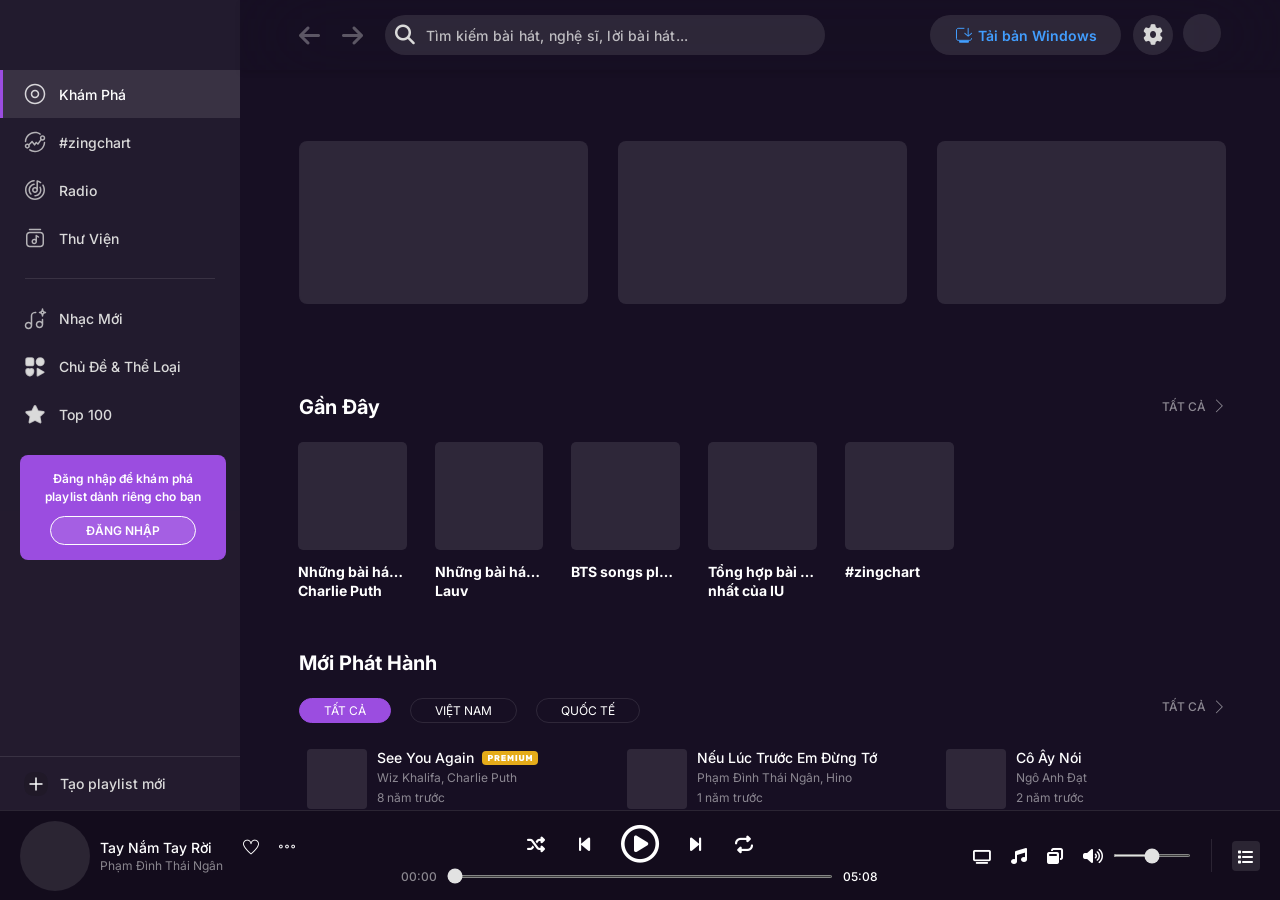
==== MP3Clone.html @ bf53cf37 "new commit" ====
<!DOCTYPE html>
<html lang="en">

<head>
    <meta charset="UTF-8">
    <meta http-equiv="X-UA-Compatible" content="IE=edge">
    <meta name="viewport" content="width=device-width, initial-scale=1.0">
    <meta name="Author" content="MP3 Clone">
    <link rel="icon" type="image/png" href="https://static-zmp3.zmdcdn.me/skins/zmp3-v5.2/images/icon_zing_mp3_60.png">
    <link rel="preconnect" href="https://fonts.googleapis.com">
    <link rel="preconnect" href="https://fonts.gstatic.com" crossorigin>
    <link href="https://fonts.googleapis.com/css2?family=Inter:wght@400;500;600;700&display=swap" rel="stylesheet">
    <link rel="stylesheet" href="./fonts/themify-icons-font/themify-icons/themify-icons.css">
    <link rel="stylesheet" href="./fontawesome-free-6.2.1-web/css/all.min.css">
    <link rel="stylesheet" href="./file_css/main.css">
    <link rel="stylesheet" href="./file_css/base.css">
    <link rel="stylesheet" href="./file_css/responsive.css">
    <title>MP3 Clone</title>
    <script src="https://cdnjs.cloudflare.com/ajax/libs/howler/2.2.3/howler.min.js"></script>
</head>

<body>
    <div class="main">
        <div class="main-layout zing-layout has-player">
            <!-- Music Sidebar -->
            <aside id="left-sidebar">
                <div class="sidebar-wrapper">
                    <nav class="navbar">
                        <div class="navbar-branch">
                            <div class="navbar-item">
                                <button class="btn-button" tabindex="0">
                                    <div class="logo"></div>
                                </button>
                            </div>
                        </div>
                    </nav>
                    <nav class="navbar navbar-main">
                        <ul class="navbar-menu">
                            <li class="navbar-items navbar-items-active">
                                <a href="#" title="Khám phá">
                                    <svg width="24" height="24" viewBox="0 0 24 24" fill="currentColor">
                                        <path fill-rule="evenodd" clip-rule="evenodd"
                                            d="M3.25 12C3.25 7.16751 7.16751 3.25 12 3.25C16.8325 3.25 20.75 7.16751 20.75 12C20.75 16.8325 16.8325 20.75 12 20.75C7.16751 20.75 3.25 16.8325 3.25 12ZM12 1.75C6.33908 1.75 1.75 6.33908 1.75 12C1.75 17.6609 6.33908 22.25 12 22.25C17.6609 22.25 22.25 17.6609 22.25 12C22.25 6.33908 17.6609 1.75 12 1.75ZM9.25 12C9.25 10.4812 10.4812 9.25 12 9.25C13.5188 9.25 14.75 10.4812 14.75 12C14.75 13.5188 13.5188 14.75 12 14.75C10.4812 14.75 9.25 13.5188 9.25 12ZM12 7.75C9.65279 7.75 7.75 9.65279 7.75 12C7.75 14.3472 9.65279 16.25 12 16.25C14.3472 16.25 16.25 14.3472 16.25 12C16.25 9.65279 14.3472 7.75 12 7.75Z"
                                            fill-opacity="0.8">
                                        </path>
                                    </svg>
                                    <span>Khám Phá</span>
                                </a>
                            </li>
                            <li class="navbar-items">
                                <a href="#" title="#zingchart">
                                    <svg width="24" height="24" viewBox="0 0 24 24" fill="currentColor">
                                        <path fill-rule="evenodd" clip-rule="evenodd"
                                            d="M1.76078 11.5281C2.0086 6.08576 6.49865 1.75 12.0018 1.75C14.0559 1.75 15.971 2.35489 17.5759 3.39648C17.9234 3.62198 18.0222 4.08645 17.7967 4.4339C17.5712 4.78136 17.1068 4.88023 16.7593 4.65473C15.3901 3.76614 13.7574 3.25 12.0018 3.25C7.30422 3.25 3.47074 6.95138 3.25923 11.5963C3.24039 12.0101 2.88968 12.3303 2.47589 12.3114C2.06211 12.2926 1.74194 11.9419 1.76078 11.5281ZM21.5275 11.6871C21.9413 11.7057 22.2617 12.0563 22.243 12.4701C21.998 17.9149 17.5067 22.2536 12.0018 22.2536C9.89696 22.2536 7.93821 21.6184 6.30952 20.5292C5.9652 20.299 5.87274 19.8332 6.103 19.4889C6.33327 19.1446 6.79905 19.0521 7.14337 19.2824C8.53298 20.2117 10.203 20.7536 12.0018 20.7536C16.7009 20.7536 20.5354 17.0497 20.7445 12.4026C20.7632 11.9888 21.1137 11.6685 21.5275 11.6871ZM20.7535 8.05986C20.7535 7.40256 20.2207 6.86972 19.5634 6.86972C18.9061 6.86972 18.3732 7.40256 18.3732 8.05986C18.3732 8.71715 18.9061 9.25 19.5634 9.25C20.2207 9.25 20.7535 8.71715 20.7535 8.05986ZM19.5634 5.36972C21.0491 5.36972 22.2535 6.57413 22.2535 8.05986C22.2535 9.54558 21.0491 10.75 19.5634 10.75C19.1208 10.75 18.7031 10.6431 18.3349 10.4537L15.5083 14.5112C15.3814 14.6933 15.1803 14.8099 14.9592 14.8295C14.738 14.8491 14.5196 14.7698 14.3626 14.6128L13.3637 13.6139L12.2257 15.3202C12.0906 15.5227 11.8658 15.6471 11.6225 15.6538C11.3793 15.6605 11.1478 15.5488 11.0018 15.3542L9.05228 12.7558L6.78385 15.0242C6.75187 15.0562 6.71772 15.0847 6.68188 15.1097C6.80299 15.4073 6.86972 15.7328 6.86972 16.074C6.86972 17.4877 5.72363 18.6338 4.30986 18.6338C2.89609 18.6338 1.75 17.4877 1.75 16.074C1.75 14.6602 2.89609 13.5141 4.30986 13.5141C4.83856 13.5141 5.32983 13.6744 5.73772 13.949L8.60299 11.0837C8.75671 10.93 8.96957 10.8506 9.18642 10.8659C9.40327 10.8813 9.60278 10.9901 9.73324 11.164L11.5657 13.6064L12.6234 12.0207C12.748 11.8338 12.9499 11.7126 13.1735 11.6905C13.3971 11.6684 13.6188 11.7477 13.7776 11.9065L14.7897 12.9186L17.2351 9.40829C17.005 9.01185 16.8732 8.55124 16.8732 8.05986C16.8732 6.57413 18.0777 5.36972 19.5634 5.36972ZM4.30986 15.0141C4.8952 15.0141 5.36972 15.4886 5.36972 16.074C5.36972 16.6593 4.8952 17.1338 4.30986 17.1338C3.72452 17.1338 3.25 16.6593 3.25 16.074C3.25 15.4886 3.72452 15.0141 4.30986 15.0141Z"
                                            fill-opacity="0.8">
                                        </path>
                                    </svg>
                                    <span>#zingchart</span>
                                    <button class="nav-btn shuffle-play-btn button">
                                        <i class="icon ic-20-play-outline">
                                            <i class="fa-regular fa-circle-play"></i>
                                        </i>
                                    </button>
                                </a>
                            </li>
                            <li class="navbar-items">
                                <a href="#" title="Radio">
                                    <svg width="24" height="24" viewBox="0 0 24 24" fill="currentColor">
                                        <path fill-rule="evenodd" clip-rule="evenodd"
                                            d="M11.8722 2.67978C11.911 3.09217 11.6082 3.45794 11.1958 3.49675C6.88011 3.90291 3.5 7.54519 3.5 11.98C3.5 16.6875 7.30771 20.501 12.0014 20.501C16.6952 20.501 20.5029 16.6875 20.5029 11.98C20.5029 10.3767 20.0618 8.87895 19.2951 7.59953C19.0822 7.24422 19.1976 6.78359 19.5529 6.57068C19.9082 6.35777 20.3688 6.4732 20.5818 6.82851C21.4842 8.33451 22.0029 10.0978 22.0029 11.98C22.0029 17.513 17.5266 22.001 12.0014 22.001C6.4763 22.001 2 17.513 2 11.98C2 6.76649 5.9737 2.48158 11.0553 2.00335C11.4676 1.96454 11.8334 2.26739 11.8722 2.67978ZM11.8656 6.19339C11.9286 6.60278 11.6479 6.98576 11.2385 7.0488C8.85318 7.4161 7.02419 9.48361 7.02419 11.9799C7.02419 13.3678 7.58856 14.622 8.50124 15.527C8.79536 15.8186 8.79736 16.2935 8.50571 16.5876C8.21405 16.8818 7.73918 16.8838 7.44506 16.5921C6.25964 15.4166 5.52419 13.7835 5.52419 11.9799C5.52419 8.73441 7.90208 6.04487 11.0102 5.56627C11.4196 5.50323 11.8026 5.784 11.8656 6.19339ZM16.7493 8.68305C17.1175 8.49328 17.5698 8.63791 17.7595 9.00609C18.2192 9.89782 18.4783 10.9096 18.4783 11.9799C18.4783 15.5622 15.58 18.469 12.0013 18.469C11.5871 18.469 11.2513 18.1333 11.2513 17.719C11.2513 17.3048 11.5871 16.969 12.0013 16.969C14.7485 16.969 16.9783 14.7368 16.9783 11.9799C16.9783 11.1542 16.7788 10.3774 16.4262 9.69332C16.2365 9.32514 16.3811 8.87282 16.7493 8.68305ZM14.3787 2.2439C13.9763 2.14558 13.5704 2.39207 13.4721 2.79444C13.4513 2.87927 13.4459 2.96425 13.4541 3.04647V9.4046C13.0253 9.16142 12.5297 9.02255 12.0013 9.02255C10.3691 9.02255 9.04861 10.3481 9.04861 11.9799C9.04861 13.6117 10.3691 14.9373 12.0013 14.9373C13.6336 14.9373 14.9541 13.6117 14.9541 11.9799C14.9541 11.9479 14.9535 11.916 14.9525 11.8842C14.9536 11.8681 14.9541 11.8519 14.9541 11.8355V3.98669C15.7486 4.28167 16.4875 4.69246 17.1504 5.19895C17.4795 5.45044 17.9502 5.3875 18.2017 5.05837C18.4532 4.72924 18.3902 4.25855 18.0611 4.00706C16.9849 3.18473 15.7363 2.57565 14.3787 2.2439ZM12.0013 10.5225C11.2005 10.5225 10.5486 11.1735 10.5486 11.9799C10.5486 12.7863 11.2005 13.4373 12.0013 13.4373C12.8022 13.4373 13.4541 12.7863 13.4541 11.9799C13.4541 11.1735 12.8022 10.5225 12.0013 10.5225Z"
                                            fill-opacity="0.8">
                                        </path>
                                    </svg>
                                    <span>Radio</span>
                                    <figure class="image tag is-48x48">
                                        <img style="height: auto; width: 100%;"
                                            src="https://zjs.zmdcdn.me/zmp3-desktop/dev/147506/static/media/live-tag.e25dd240.svg"
                                            alt="">
                                    </figure>
                                    <button class="nav-btn shuffle-play-btn button">
                                        <i class="icon ic-20-play-outline">
                                            <i class="fa-regular fa-circle-play"></i>
                                        </i>
                                    </button>
                                </a>
                            </li>
                            <li class="navbar-items sidebar-lib">
                                <a href="#" title="Thư viện">
                                    <svg width="24" height="24" viewBox="0 0 24 24" fill="currentColor">
                                        <path fill-rule="evenodd" clip-rule="evenodd"
                                            d="M6.5 2.75C6.08579 2.75 5.75 3.08579 5.75 3.5C5.75 3.91421 6.08579 4.25 6.5 4.25H17.5C17.9142 4.25 18.25 3.91421 18.25 3.5C18.25 3.08579 17.9142 2.75 17.5 2.75H6.5ZM3 9.5C3 7.42893 4.67893 5.75 6.75 5.75H17.25C19.3211 5.75 21 7.42893 21 9.5V17.5C21 19.5711 19.3211 21.25 17.25 21.25H6.75C4.67893 21.25 3 19.5711 3 17.5V9.5ZM6.75 7.25C5.50736 7.25 4.5 8.25736 4.5 9.5V17.5C4.5 18.7426 5.50736 19.75 6.75 19.75H17.25C18.4926 19.75 19.5 18.7426 19.5 17.5V9.5C19.5 8.25736 18.4926 7.25 17.25 7.25H6.75ZM13.666 8.87596C13.4359 8.72253 13.14 8.70823 12.8961 8.83874C12.6522 8.96926 12.5 9.2234 12.5 9.5V13.0499C12.125 12.8581 11.7001 12.75 11.25 12.75C9.73122 12.75 8.5 13.9812 8.5 15.5C8.5 17.0188 9.73122 18.25 11.25 18.25C12.6911 18.25 13.8733 17.1415 13.9905 15.7307C13.9967 15.6916 14 15.6515 14 15.6107V15.5V10.9014L15.084 11.624C15.4286 11.8538 15.8943 11.7607 16.124 11.416C16.3538 11.0714 16.2607 10.6057 15.916 10.376L13.666 8.87596ZM12.5 15.5C12.5 14.8096 11.9404 14.25 11.25 14.25C10.5596 14.25 10 14.8096 10 15.5C10 16.1904 10.5596 16.75 11.25 16.75C11.9404 16.75 12.5 16.1904 12.5 15.5Z"
                                            fill-opacity="0.8">
                                        </path>
                                    </svg>
                                    <span>Thư Viện</span>
                                </a>
                            </li>
                        </ul>
                    </nav>
                    <div class="sidebar-divide"></div>
                    <div style="width: 100%; height: 100%; overflow:hidden; position: relative;">
                        <div class="sidebar-scrollbar is-mark"
                            style="position: absolute; inset: 0px; overflow: hidden scroll; margin-right: -6px; margin-bottom: 0;">
                            <nav class="navbar navbar-main">
                                <ul class="navbar-menu">
                                    <li class="navbar-items">
                                        <a title="Nhạc Mới">
                                            <svg width="24" height="24" viewBox="0 0 24 24" fill="currentColor">
                                                <path fill-rule="evenodd" clip-rule="evenodd"
                                                    d="M20.25 2C20.25 1.58579 19.9142 1.25 19.5 1.25C19.0858 1.25 18.75 1.58579 18.75 2C18.75 2.95195 18.4626 3.63685 18.0656 4.07478C17.6709 4.51015 17.1258 4.75 16.5 4.75C16.0858 4.75 15.75 5.08579 15.75 5.5C15.75 5.91421 16.0858 6.25 16.5 6.25C17.126 6.25 17.671 6.48996 18.0657 6.9254C18.4628 7.36341 18.75 8.04835 18.75 9C18.75 9.41421 19.0858 9.75 19.5 9.75C19.9142 9.75 20.25 9.41421 20.25 9C20.25 8.04805 20.5374 7.36315 20.9344 6.92522C21.3291 6.48985 21.8742 6.25 22.5 6.25C22.9142 6.25 23.25 5.91421 23.25 5.5C23.25 5.08579 22.9142 4.75 22.5 4.75C21.874 4.75 21.329 4.51004 20.9343 4.0746C20.5372 3.63659 20.25 2.95165 20.25 2ZM19.1769 5.08231C19.2934 4.95373 19.4013 4.81641 19.5 4.6709C19.5987 4.81629 19.7064 4.95351 19.8229 5.082C19.9625 5.23602 20.1129 5.37549 20.2725 5.49999C20.113 5.62441 19.9627 5.76378 19.8231 5.91769C19.7066 6.04627 19.5987 6.18359 19.5 6.3291C19.4013 6.18371 19.2936 6.04649 19.1771 5.918C19.0375 5.76398 18.8871 5.62451 18.7275 5.50001C18.887 5.37559 19.0373 5.23622 19.1769 5.08231ZM13.5095 5.31294C13.5652 5.72339 13.2776 6.10128 12.8672 6.15698L12.3492 6.22728L11.3238 6.36644C10.186 6.55633 9.25 7.65728 9.25 8.74999V18.5C9.25 20.5711 7.57107 22.25 5.5 22.25C3.42893 22.25 1.75 20.5711 1.75 18.5C1.75 16.4289 3.42893 14.75 5.5 14.75C6.3442 14.75 7.12325 15.0289 7.75 15.4997V8.74999C7.75 6.89294 9.25015 5.18376 11.0921 4.88439L11.1116 4.88149L12.1475 4.7409L12.6655 4.67061C13.0759 4.61491 13.4538 4.90249 13.5095 5.31294ZM5.5 16.25C6.74264 16.25 7.75 17.2573 7.75 18.5C7.75 19.7426 6.74264 20.75 5.5 20.75C4.25736 20.75 3.25 19.7426 3.25 18.5C3.25 17.2573 4.25736 16.25 5.5 16.25ZM19.5 11.75C19.9142 11.75 20.25 12.0858 20.25 12.5V17.5C20.25 19.5711 18.5711 21.25 16.5 21.25C14.4289 21.25 12.75 19.5711 12.75 17.5C12.75 15.4289 14.4289 13.75 16.5 13.75C17.3442 13.75 18.1233 14.0289 18.75 14.4997V12.5C18.75 12.0858 19.0858 11.75 19.5 11.75ZM16.5 15.25C17.7426 15.25 18.75 16.2573 18.75 17.5C18.75 18.7426 17.7426 19.75 16.5 19.75C15.2574 19.75 14.25 18.7426 14.25 17.5C14.25 16.2573 15.2574 15.25 16.5 15.25Z"
                                                    fill-opacity="0.8"></path>
                                            </svg>
                                            <span>Nhạc Mới</span>
                                            <button class="nav-btn shuffle-play-btn button">
                                                <i class="icon ic-20-play-outline">
                                                    <i class="fa-regular fa-circle-play"></i>
                                                </i>
                                            </button>
                                        </a>
                                    </li>
                                    <li class="navbar-items">
                                        <a title="Chủ Đề & Thể Loại">
                                            <svg width="24" height="24" viewBox="0 0 24 24" fill="currentColor">
                                                <rect x="3" y="3" width="7.57895" height="7.57895" rx="1.89474"
                                                    stroke="currentColor" stroke-opacity="0.8" stroke-width="1.5">
                                                </rect>
                                                <rect x="13.4211" y="3" width="7.57895" height="7.57895" rx="3.78947"
                                                    stroke="currentColor" stroke-opacity="0.8" stroke-width="1.5">
                                                </rect>
                                                <path
                                                    d="M7.02442 20.7272C6.89558 20.7751 6.68337 20.7751 6.55453 20.7272C5.45558 20.3321 3 18.6835 3 15.8893C3 14.6558 3.94358 13.6579 5.10695 13.6579C5.79663 13.6579 6.40674 14.0092 6.78947 14.552C7.17221 14.0092 7.78611 13.6579 8.472 13.6579C9.63537 13.6579 10.5789 14.6558 10.5789 15.8893C10.5789 18.6835 8.12337 20.3321 7.02442 20.7272Z"
                                                    stroke="currentColor" stroke-opacity="0.8" stroke-width="1.5"
                                                    stroke-linecap="round" stroke-linejoin="round"></path>
                                                <path
                                                    d="M14.3684 13.7475L14.3684 20.6735C14.3684 20.819 14.5256 20.9102 14.6519 20.838L20.7121 17.375C20.8394 17.3023 20.8394 17.1188 20.7121 17.046L14.6519 13.583C14.5256 13.5109 14.3684 13.6021 14.3684 13.7475Z"
                                                    stroke="currentColor" stroke-opacity="0.8" stroke-width="1.5">
                                                </path>
                                            </svg>
                                            <span>Chủ Đề & Thể Loại</span>
                                        </a>
                                    </li>
                                    <li class="navbar-items">
                                        <a title="Top 100">
                                            <svg width="24" height="24" viewBox="0 0 24 24" fill="currentColor">
                                                <path fill-rule="evenodd" clip-rule="evenodd"
                                                    d="M12 17L7.01888 19.6187C6.65207 19.8116 6.22335 19.5001 6.29341 19.0916L7.24472 13.5451L3.21491 9.61699C2.91815 9.32773 3.08191 8.82374 3.49202 8.76415L9.06107 7.95491L11.5516 2.90849C11.735 2.53687 12.265 2.53687 12.4484 2.90849L14.9389 7.95491L20.508 8.76415C20.9181 8.82374 21.0818 9.32773 20.7851 9.61699L16.7553 13.5451L17.7066 19.0916C17.7766 19.5001 17.3479 19.8116 16.9811 19.6187L12 17Z"
                                                    stroke="currentColor" stroke-opacity="0.8" stroke-width="1.5">
                                                </path>
                                            </svg>
                                            <span>Top 100</span>
                                        </a>
                                    </li>
                                </ul>
                            </nav>
                            <div class="login-nav-container login mar-t-15">
                                <div class="text">Đăng nhập để khám phá playlist dành riêng cho bạn</div>
                                <button class="nav-btn is-medium is-outlined is-upper button btn-to-login" tabindex="0">
                                    <span>Đăng Nhập</span>
                                </button>
                            </div>
                        </div>
                        <div class="track-horizontal"
                            style="position: absolute; height: 6px; transition: opacity 200ms ease 0s; opacity: 0;">
                            <div
                                style="position: relative; display: block; height: 100%; cursor: pointer; border-radius: inherit; background-color: rgba(0, 0, 0, 0.2); width: 0px;">
                            </div>
                        </div>
                        <div class="track-vertical"
                            style="position: absolute; width: 4px; transition: opacity 200ms ease 0s; opacity: 0; right: 2px; top: 2px; bottom: 2px; z-index: 100;">
                            <div class="thumb-vertical"
                                style="position: relative; display: block; width: 100%; height: 30px; transform: translateY(0px);">
                            </div>
                        </div>
                    </div>
                    <div class="add-playist-sidebar">
                        <button class="nav-btn button">
                            <i class="icon">
                                <svg width="24" height="24" viewBox="0 0 24 24" fill="none">
                                    <path fill-rule="evenodd" clip-rule="evenodd"
                                        d="M0.5164 7.14319C1.32829 3.21545 3.8263 1.02782 7.72282 0.366909C10.6032 -0.121503 13.4847 -0.12767 16.3602 0.380652C20.3723 1.08984 22.7841 3.40504 23.5524 7.39215C24.1461 10.4736 24.1554 13.5879 23.5431 16.6663C22.7218 20.5669 20.1593 22.9747 16.2772 23.6331C13.3968 24.1215 10.5153 24.1277 7.63977 23.6193C3.62772 22.9102 1.20521 20.4794 0.436861 16.4923C-0.186982 13.3905 -0.126933 10.2566 0.5164 7.14319Z"
                                        fill="#141414" fill-opacity="0.2"></path>
                                    <path fill-rule="evenodd" clip-rule="evenodd"
                                        d="M11.25 12.75L11.25 18C11.25 18.4142 11.5858 18.75 12 18.75C12.4142 18.75 12.75 18.4142 12.75 18L12.75 12.75H18C18.4142 12.75 18.75 12.4142 18.75 12C18.75 11.5858 18.4142 11.25 18 11.25H12.75L12.75 6C12.75 5.58579 12.4142 5.25 12 5.25C11.5858 5.25 11.25 5.58579 11.25 6L11.25 11.25H6C5.58579 11.25 5.25 11.5858 5.25 12C5.25 12.4142 5.58579 12.75 6 12.75H11.25Z"
                                        fill="#FEFFFF"></path>
                                </svg>
                            </i>
                            <span>Tạo playlist mới</span>
                        </button>
                    </div>
                </div>
                <button class="nav-btn btn-expanded button" tabindex="0"></button>
            </aside>

            <!-- Music Header -->
            <header class="zm-header is-sticky">
                <div class="level">
                    <div class="level-left">
                        <button class="nav-btn disabled button" tabindex="0">
                            <i class="icon ic-back">
                                <i class="fa-solid fa-arrow-left"></i>
                            </i>
                        </button>
                        <button class="nav-btn disabled button" tabindex="0">
                            <i class="icon ic-forward">
                                <i class="fa-solid fa-arrow-right"></i>
                            </i>
                        </button>
                        <form class="search">
                            <div class="search-container">
                                <button class="nav-btn button" tabindex="0">
                                    <i class="icon ic-search">
                                        <i class="fa-solid fa-search"></i>
                                    </i>
                                </button>
                                <div class="input-wrapper">
                                    <input type="text" class="form-control z-input-placeholder"
                                        placeholder="Tìm kiếm bài hát, nghệ sĩ, lời bài hát...">
                                </div>
                            </div>
                            <ul class="suggest__list">
                                <div class="suggest__list--content">
                                    <div class="search-title">Đề xuất cho bạn</div>
                                    <div>
                                        <li class="suggest__item">
                                            <i class="icon ic-trend">
                                                <i class="fa-solid fa-arrow-trend-up"></i>
                                            </i>
                                            <div class="is-oneline">hoa cỏ lau</div>
                                        </li>
                                    </div>
                                    <div>
                                        <li class="suggest__item">
                                            <i class="icon ic-trend">
                                                <i class="fa-solid fa-arrow-trend-up"></i>
                                            </i>
                                            <div class="is-oneline">cuối cùng thì</div>
                                        </li>
                                    </div>
                                    <div>
                                        <li class="suggest__item">
                                            <i class="icon ic-trend">
                                                <i class="fa-solid fa-arrow-trend-up"></i>
                                            </i>
                                            <div class="is-oneline">tay nắm tay rời</div>
                                        </li>
                                    </div>
                                    <div>
                                        <li class="suggest__item">
                                            <i class="icon ic-trend">
                                                <i class="fa-solid fa-arrow-trend-up"></i>
                                            </i>
                                            <div class="is-oneline">cần 1 ai đó</div>
                                        </li>
                                    </div>
                                    <div>
                                        <li class="suggest__item">
                                            <i class="icon ic-trend">
                                                <i class="fa-solid fa-arrow-trend-up"></i>
                                            </i>
                                            <div class="is-oneline">đừng lo anh đợi mà</div>
                                        </li>
                                    </div>
                                    <a class href="#zing-chart">
                                        <li class="suggest__item">
                                            <i class="icon ic-trend">
                                                <i class="fa-solid fa-arrow-trend-up"></i>
                                            </i>
                                            <div class="is-online">#zingchart</div>
                                        </li>
                                    </a>
                                </div>
                            </ul>
                        </form>
                    </div>
                    <div class="level-right">
                        <div class="download-desktop-app" style="color: var(--link-text-hover);">
                            <a class="nav-btn download-btn button" tabindex="0">
                                <i class="icon">
                                    <svg width="20" height="20" viewBox="0 0 20 20" fill="none">
                                        <path
                                            d="M17.4966 13.4203V13.6633C17.4966 14.5857 16.7489 15.3333 15.8266 15.3333H4.16658C3.24427 15.3333 2.49658 14.5857 2.49658 13.6633V5.00334C2.49658 4.08103 3.24427 3.33334 4.16658 3.33334H9.99658"
                                            stroke="currentColor" stroke-linecap="round"></path>
                                        <path fill-rule="evenodd" clip-rule="evenodd"
                                            d="M14.4979 11.6247C14.4103 11.7021 14.2955 11.7493 14.1696 11.75C14.1687 11.75 14.1678 11.75 14.1668 11.75C14.1659 11.75 14.165 11.75 14.1641 11.75C14.0382 11.7493 13.9233 11.7021 13.8358 11.6247L10.5043 8.70963C10.2964 8.52779 10.2754 8.21191 10.4572 8.00409C10.6391 7.79627 10.9549 7.77521 11.1628 7.95705L13.6668 10.1481V3.33334C13.6668 3.0572 13.8907 2.83334 14.1668 2.83334C14.443 2.83334 14.6668 3.0572 14.6668 3.33334V10.1481L17.1709 7.95705C17.3787 7.77521 17.6946 7.79627 17.8765 8.00409C18.0583 8.21191 18.0372 8.52779 17.8294 8.70963L14.4979 11.6247Z"
                                            fill="currentColor"></path>
                                        <path d="M6 16.8333H14" stroke="currentColor" stroke-width="2"
                                            stroke-linecap="round"></path>
                                    </svg>
                                </i>
                                <span>Tải bản Windows</span>
                            </a>
                            <div class="tooltip-download-btn">
                                Zing MP3 đã có ứng dụng cho máy tính, tải ngay cho trải nghiệm tuyệt vời nhất.
                            </div>
                        </div>
                        <div class="setting-item">
                            <button class="nav-btn zm-tooltip-btn is-hover-circle button">
                                <i class="icon ic-setting fa-solid fa-gear"></i>
                            </button>
                            <span class="setting-text-hidden">Setting</span>
                        </div>
                        <div class="user-setting">
                            <div class="zm-avarta-frame">
                                <button class="nav-btn button" tabindex="0">
                                    <figure class="image is-38x38 is-rounded">
                                        <img src="https://zjs.zmdcdn.me/zmp3-desktop/releases/v1.9.35/static/media/user-default.3ff115bb.png"
                                            alt="">
                                    </figure>
                                </button>
                            </div>
                        </div>
                    </div>
                </div>
            </header>

            <!-- Music Content -->
            <div class="zm-box zm-mainpage">
                <div style="position: relative; overflow: hidden; width: 100%; height: 100%;">
                    <main class="zm-section" id="body-scroll"
                        style="position: absolute; inset: 0px; overflow: hidden scroll; margin-right: -5px; margin-bottom: 0px;">
                        <div class="container home-page-content">
                            <div class="container">
                                <div class="gallery">
                                    <div class="gallery-container" style="height: 241.528px;">
                                        <div class="zm-gallery-prev">
                                            <button class="nav-btn zm-carousel-control-prev control-prev button">
                                                <i class="icon ic-go-left">
                                                    <i class="fa-solid fa-chevron-left"></i>
                                                </i>
                                            </button>
                                        </div>
                                        <div class="gallery-item gallery-item-first">
                                            <div class="zm-card">
                                                <a title="" href="#">
                                                    <div class="zm-card-image">
                                                        <figure class="image is-48x48">
                                                            <img src="https://photo-zmp3.zmdcdn.me/banner/2/3/3/f/233f0f4123b510ad9583de0d94d3b7a4.jpg"
                                                                alt="">
                                                        </figure>
                                                    </div>
                                                    <div class="zm-card-content">
                                                        <div class="title"></div>
                                                        <h3 class="subtitle"></h3>
                                                    </div>
                                                </a>
                                            </div>
                                        </div>
                                        <div class="gallery-item gallery-item-previous">
                                            <div class="zm-card">
                                                <a title="" href="#">
                                                    <div class="zm-card-image">
                                                        <figure class="image is-48x48">
                                                            <img src="https://photo-zmp3.zmdcdn.me/banner/7/a/f/5/7af583e5183a39d36fd4eeb9f02d776e.jpg"
                                                                alt="">
                                                        </figure>
                                                    </div>
                                                    <div class="zm-card-content">
                                                        <div class="title"></div>
                                                        <h3 class="subtitle"></h3>
                                                    </div>
                                                </a>
                                            </div>
                                        </div>
                                        <div class="gallery-item gallery-item-selected">
                                            <div class="zm-card">
                                                <a title="" href="#">
                                                    <div class="zm-card-image">
                                                        <figure class="image is-48x48">
                                                            <img src="https://photo-zmp3.zmdcdn.me/banner/1/9/1/4/191422adebef2244f5ff10e15e7a5a8d.jpg"
                                                                alt="">
                                                        </figure>
                                                    </div>
                                                    <div class="zm-card-content">
                                                        <div class="title"></div>
                                                        <h3 class="subtitle"></h3>
                                                    </div>
                                                </a>
                                            </div>
                                        </div>
                                        <div class="gallery-item gallery-item-next">
                                            <div class="zm-card">
                                                <a title="" href="#">
                                                    <div class="zm-card-image">
                                                        <figure class="image is-48x48">
                                                            <img src="https://photo-zmp3.zmdcdn.me/banner/9/c/e/f/9cefbd7bcc0874603873aae5f3bd1ec6.jpg"
                                                                alt="">
                                                        </figure>
                                                    </div>
                                                    <div class="zm-card-content">
                                                        <div class="title"></div>
                                                        <h3 class="subtitle"></h3>
                                                    </div>
                                                </a>
                                            </div>
                                        </div>
                                        <div class="gallery-item gallery-item-last">
                                            <div class="zm-card">
                                                <a title="" href="#">
                                                    <div class="zm-card-image">
                                                        <figure class="image is-48x48">
                                                            <img src="https://photo-zmp3.zmdcdn.me/banner/1/e/f/1/1ef1decf18c19b5c45787fb8cfbe3fdd.jpg"
                                                                alt="">
                                                        </figure>
                                                    </div>
                                                    <div class="zm-card-content">
                                                        <div class="title"></div>
                                                        <h3 class="subtitle"></h3>
                                                    </div>
                                                </a>
                                            </div>
                                        </div>
                                        <div class="gallery-item gallery-item-add">
                                            <div class="zm-card">
                                                <a title="" href="#">
                                                    <div class="zm-card-image">
                                                        <figure class="image is-48x48">
                                                            <img src="https://photo-zmp3.zmdcdn.me/banner/b/5/4/9/b54904a86a1b6f2fc84263400127c680.jpg"
                                                                alt="">
                                                        </figure>
                                                    </div>
                                                    <div class="zm-card-content">
                                                        <div class="title"></div>
                                                        <h3 class="subtitle"></h3>
                                                    </div>
                                                </a>
                                            </div>
                                        </div>
                                        <div class="zm-gallery-next">
                                            <button class="nav-btn zm-carousel-control-next control-next button">
                                                <i class="icon ic-go-right">
                                                    <i class="fa-solid fa-chevron-right "></i>
                                                </i>
                                            </button>
                                        </div>
                                    </div>
                                </div>
                            </div>
                            <div class="zm-section playist-section zm-home-recent channel-section pad-0">
                                <div class="container">
                                    <h3 class="zm-section-title title is-2">
                                        Gần đây
                                        <a class="discovery-btn" href="https://zingmp3.vn/mymusic/history">
                                            Tất cả
                                            <i class="ti-angle-right icon ic-go-right"></i>
                                        </a>
                                    </h3>
                                    <div class="zm-carousel-wrapper">
                                        <div class="zm-carousel">
                                            <div class="zm-carousel__container"
                                                style="transform: translate3d(0px, 0px, 0px);">
                                                <div
                                                    class="zm-carousel-item is-fullhd-1.4 is-widescreen-1.4 is-desktop-2 is-touch-20 is-tablet-20">
                                                    <div class="playist-wrapper is-title">
                                                        <div class="zm-card">
                                                            <div>
                                                                <a class=""
                                                                    title="Những bài hát hay nhất của Charlie Puth"
                                                                    href="https://zingmp3.vn/playlist/Nhung-Bai-Hat-Hay-Nhat-Cua-Charlie-Puth/ZOUIIC6C.html">
                                                                    <div class="zm-card-image">
                                                                        <figure class="image is-48x48">
                                                                            <img class="imgs"
                                                                                src="https://i1.sndcdn.com/avatars-ebWszZJWGLhZz8L6-ChfpGw-t500x500.jpg"
                                                                                alt="">
                                                                        </figure>
                                                                        <div class="opacity"></div>
                                                                        <div class="zm-actions-container">
                                                                            <div
                                                                                class="zm-box zm-actions playist-actions">
                                                                                <span>
                                                                                    <button
                                                                                        class="nav-btn zm-tooltip-btn is-hover-circle button">
                                                                                        <i
                                                                                            class="icon ic-like fa-regular fa-heart"></i>
                                                                                    </button>
                                                                                </span>
                                                                                <button
                                                                                    class="nav-btn action-play button">
                                                                                    <i
                                                                                        class="icon action-play ic-svg-play-circle"></i>
                                                                                </button>
                                                                                <button
                                                                                    class="nav-btn zm-tooltip-btn is-hover-circle button">
                                                                                    <i class="icon ic-more ti-more"></i>
                                                                                </button>
                                                                            </div>
                                                                        </div>
                                                                    </div>
                                                                </a>
                                                            </div>
                                                            <div class="zm-card-content">
                                                                <h4 class="title is-6">
                                                                    <a class=""
                                                                        title="Những bài hát hay nhất của Charlie Puth"
                                                                        href="https://zingmp3.vn/playlist/Nhung-Bai-Hat-Hay-Nhat-Cua-Charlie-Puth/ZOUIIC6C.html">
                                                                        <span>
                                                                            <span>
                                                                                <span>Những bài hát hay nhất</span>
                                                                                <br>
                                                                                <span>Charlie Puth</span>
                                                                            </span>
                                                                            <span
                                                                                style="position: fixed; visibility: hidden; top: 0; left: 0;"></span>
                                                                        </span>
                                                                    </a>
                                                                </h4>
                                                            </div>
                                                        </div>
                                                    </div>
                                                </div>
                                                <div
                                                    class="zm-carousel-item is-fullhd-1.4 is-widescreen-1.4 is-desktop-2 is-touch-20 is-tablet-20">
                                                    <div class="playist-wrapper is-title">
                                                        <div class="zm-card">
                                                            <div>
                                                                <a class="" title="Những bài hát hay nhất của Lauv"
                                                                    href="https://zingmp3.vn/playlist/Nhung-Bai-Hat-Hay-Nhat-Cua-Lauv/ZUUO7BB0.html">
                                                                    <div class="zm-card-image">
                                                                        <figure class="image is-48x48">
                                                                            <img class="imgs"
                                                                                src="https://photo-resize-zmp3.zmdcdn.me/w600_r1x1_webp/images/d/4/9/7/d4978e0dc59038586ebeb96b278614e4.jpg"
                                                                                alt="">
                                                                        </figure>
                                                                        <div class="opacity"></div>
                                                                        <div class="zm-actions-container">
                                                                            <div
                                                                                class="zm-box zm-actions playist-actions">
                                                                                <span>
                                                                                    <button
                                                                                        class="nav-btn zm-tooltip-btn is-hover-circle button">
                                                                                        <i
                                                                                            class="icon ic-like fa-regular fa-heart"></i>
                                                                                    </button>
                                                                                </span>
                                                                                <button
                                                                                    class="nav-btn action-play button">
                                                                                    <i
                                                                                        class="icon action-play ic-svg-play-circle"></i>
                                                                                </button>
                                                                                <button
                                                                                    class="nav-btn zm-tooltip-btn is-hover-circle button">
                                                                                    <i class="icon ic-more ti-more"></i>
                                                                                </button>
                                                                            </div>
                                                                        </div>
                                                                    </div>
                                                                </a>
                                                            </div>
                                                            <div class="zm-card-content">
                                                                <h4 class="title is-6">
                                                                    <a class="" title="Những bài hát hay nhất của Lauv"
                                                                        href="https://zingmp3.vn/playlist/Nhung-Bai-Hat-Hay-Nhat-Cua-Lauv/ZUUO7BB0.html">
                                                                        <span>
                                                                            <span>
                                                                                <span>Những bài hát hay nhất</span>
                                                                                <br>
                                                                                <span>Lauv</span>
                                                                            </span>
                                                                            <span
                                                                                style="position: fixed; visibility: hidden; top: 0; left: 0;"></span>
                                                                        </span>
                                                                    </a>
                                                                </h4>
                                                            </div>
                                                        </div>
                                                    </div>
                                                </div>
                                                <div
                                                    class="zm-carousel-item is-fullhd-1.4 is-widescreen-1.4 is-desktop-2 is-touch-20 is-tablet-20">
                                                    <div class="playist-wrapper is-title">
                                                        <div class="zm-card">
                                                            <div>
                                                                <a class="" title="Những bài hát hay nhất của BTS"
                                                                    href="https://zingmp3.vn/album/Nhung-Bai-Hat-Hay-Nhat-Cua-BTS-BTS/ZOUODF7C.html">
                                                                    <div class="zm-card-image">
                                                                        <figure class="image is-48x48">
                                                                            <img class="imgs"
                                                                                src="https://photo-resize-zmp3.zmdcdn.me/w320_r1x1_webp/images/0/f/d/a/0fda88573d3a1408c3ea90b7954234f9.jpg"
                                                                                alt="">
                                                                        </figure>
                                                                        <div class="opacity"></div>
                                                                        <div class="zm-actions-container">
                                                                            <div
                                                                                class="zm-box zm-actions playist-actions">
                                                                                <span>
                                                                                    <button
                                                                                        class="nav-btn zm-tooltip-btn is-hover-circle button">
                                                                                        <i
                                                                                            class="icon ic-like fa-regular fa-heart"></i>
                                                                                    </button>
                                                                                </span>
                                                                                <button
                                                                                    class="nav-btn action-play button">
                                                                                    <i
                                                                                        class="icon action-play ic-svg-play-circle"></i>
                                                                                </button>
                                                                                <button
                                                                                    class="nav-btn zm-tooltip-btn is-hover-circle button">
                                                                                    <i class="icon ic-more ti-more"></i>
                                                                                </button>
                                                                            </div>
                                                                        </div>
                                                                    </div>
                                                                </a>
                                                            </div>
                                                            <div class="zm-card-content">
                                                                <h4 class="title is-6">
                                                                    <a class="" title="Những bài hát hay nhất của BTS"
                                                                        href="https://zingmp3.vn/album/Nhung-Bai-Hat-Hay-Nhat-Cua-BTS-BTS/ZOUODF7C.html">
                                                                        <span>
                                                                            <span>
                                                                                <span>BTS songs playlist</span>
                                                                            </span>
                                                                            <span
                                                                                style="position: fixed; visibility: hidden; top: 0; left: 0;"></span>
                                                                        </span>
                                                                    </a>
                                                                </h4>
                                                            </div>
                                                        </div>
                                                    </div>
                                                </div>
                                                <div
                                                    class="zm-carousel-item is-fullhd-1.4 is-widescreen-1.4 is-desktop-2 is-touch-20 is-tablet-20">
                                                    <div class="playist-wrapper is-title">
                                                        <div class="zm-card">
                                                            <div>
                                                                <a class="" title="Những bài hát hay nhất của IU"
                                                                    href="https://zingmp3.vn/album/Nhung-Bai-Hat-Hay-Nhat-Cua-IU-IU/ZOZAO0W8.html">
                                                                    <div class="zm-card-image">
                                                                        <figure class="image is-48x48">
                                                                            <img class="imgs"
                                                                                src="https://photo-resize-zmp3.zmdcdn.me/w600_r1x1_webp/cover/9/9/c/d/99cd218e49667fdde5d7155b176e5ada.jpg"
                                                                                alt="">
                                                                        </figure>
                                                                        <div class="opacity"></div>
                                                                        <div class="zm-actions-container">
                                                                            <div
                                                                                class="zm-box zm-actions playist-actions">
                                                                                <span>
                                                                                    <button
                                                                                        class="nav-btn zm-tooltip-btn is-hover-circle button">
                                                                                        <i
                                                                                            class="icon ic-like fa-regular fa-heart"></i>
                                                                                    </button>
                                                                                </span>
                                                                                <button
                                                                                    class="nav-btn action-play button">
                                                                                    <i
                                                                                        class="icon action-play ic-svg-play-circle"></i>
                                                                                </button>
                                                                                <button
                                                                                    class="nav-btn zm-tooltip-btn is-hover-circle button">
                                                                                    <i class="icon ic-more ti-more"></i>
                                                                                </button>
                                                                            </div>
                                                                        </div>
                                                                    </div>
                                                                </a>
                                                            </div>
                                                            <div class="zm-card-content">
                                                                <h4 class="title is-6">
                                                                    <a class="" title="Những bài hát hay nhất của IU"
                                                                        href="https://zingmp3.vn/album/Nhung-Bai-Hat-Hay-Nhat-Cua-IU-IU/ZOZAO0W8.html">
                                                                        <span>
                                                                            <span>
                                                                                <span>Tổng hợp bài hát hay</span>
                                                                                <br>
                                                                                <span>nhất của IU</span>
                                                                            </span>
                                                                            <span
                                                                                style="position: fixed; visibility: hidden; top: 0; left: 0;"></span>
                                                                        </span>
                                                                    </a>
                                                                </h4>
                                                            </div>
                                                        </div>
                                                    </div>
                                                </div>
                                                <div
                                                    class="zm-carousel-item is-fullhd-1.4 is-widescreen-1.4 is-desktop-2 is-touch-20 is-tablet-20">
                                                    <div class="playist-wrapper is-title">
                                                        <div class="zm-card">
                                                            <div>
                                                                <a class="" title="#zingchart"
                                                                    href="https://zingmp3.vn/album/zingchart-DIMZ-TVk-NH4T-Phat-Ho/ZO68OC68.html">
                                                                    <div class="zm-card-image">
                                                                        <figure class="image is-48x48">
                                                                            <img class="imgs"
                                                                                src="https://photo-resize-zmp3.zmdcdn.me/w320_r1x1_webp/cover/e/d/2/5/ed251cf560be4747e7737b535c357f07.jpg"
                                                                                alt="">
                                                                        </figure>
                                                                        <div class="opacity"></div>
                                                                        <div class="zm-actions-container">
                                                                            <div
                                                                                class="zm-box zm-actions playist-actions">
                                                                                <span>
                                                                                    <button
                                                                                        class="nav-btn zm-tooltip-btn is-hover-circle button">
                                                                                        <i
                                                                                            class="icon ic-like fa-regular fa-heart"></i>
                                                                                    </button>
                                                                                </span>
                                                                                <button
                                                                                    class="nav-btn action-play button">
                                                                                    <i
                                                                                        class="icon action-play ic-svg-play-circle"></i>
                                                                                </button>
                                                                                <button
                                                                                    class="nav-btn zm-tooltip-btn is-hover-circle button">
                                                                                    <i class="icon ic-more ti-more"></i>
                                                                                </button>
                                                                            </div>
                                                                        </div>
                                                                    </div>
                                                                </a>
                                                            </div>
                                                            <div class="zm-card-content">
                                                                <h4 class="title is-6">
                                                                    <a class="" title="#zingchart"
                                                                        href="https://zingmp3.vn/album/zingchart-DIMZ-TVk-NH4T-Phat-Ho/ZO68OC68.html">
                                                                        <span>
                                                                            <span>
                                                                                <span>#zingchart</span>
                                                                            </span>
                                                                            <span
                                                                                style="position: fixed; visibility: hidden; top: 0; left: 0;"></span>
                                                                        </span>
                                                                    </a>
                                                                </h4>
                                                            </div>
                                                        </div>
                                                    </div>
                                                </div>
                                            </div>
                                        </div>
                                        <button class="nav-btn zm-carousel-control-prev zm-disabled is-hide button"
                                            tabindex="0"></button>
                                        <button class="nav-btn zm-carousel-control-next zm-disabled is-hide button"
                                            tabindex="0"></button>
                                    </div>
                                </div>
                            </div>
                            <div class="zm-section zm-new-release-section channel-section pad-0">
                                <h3 class="zm-section-title title is-2">
                                    Mới Phát Hành
                                    <a class="discovery-btn" href="https://zingmp3.vn/new-release/song?filter=all">
                                        Tất cả
                                        <i class="ti-angle-right icon ic-go-right"></i>
                                    </a>
                                </h3>
                                <div class="genre-select">
                                    <button class="tablinks nav-btn button active"
                                        onclick="openMusicList(event, 'Tất cả')" id="defaultOpen" tabindex="0">Tất
                                        cả</button>
                                    <button class="tablinks nav-btn button" onclick="openMusicList(event, 'Việt Nam')"
                                        tabindex="0">Việt Nam</button>
                                    <button class="tablinks nav-btn button" onclick="openMusicList(event, 'Quốc tế')"
                                        tabindex="0">Quốc tế</button>
                                </div>
                                <div class="tabcontent columns is-multiline" id="Tất cả">
                                    <div
                                        class="column mar-b-0 is-fullhd-4 is-widescreen-4 is-desktop-4 is-touch-6 is-tablet-6">
                                        <div class="list">
                                            <div class="list-item hide-right media-item hide-right full-left is-vip">
                                                <div class="media">
                                                    <div class="media-left">
                                                        <div class="song-thumb">
                                                            <figure class="image is-60x60" title="">
                                                                <img src="https://photo-resize-zmp3.zmdcdn.me/w94_r1x1_webp/avatars/e/6/e6315a53da3054a2a4587b532d06933c_1425035895.jpg"
                                                                    alt="">
                                                            </figure>
                                                            <div class="opacity"></div>
                                                            <div class="zm-actions-container">
                                                                <div class="zm-box zm-actions">
                                                                    <button
                                                                        class="nav-btn zm-tooltip-btn animation-like is-hidden active is-hover-circle button">
                                                                        <i class="icon ic-like"></i>
                                                                        <i class="icon ic-like-full"></i>
                                                                    </button>
                                                                    <button class="nav-btn action-play button">
                                                                        <i
                                                                            class="icon action-play ic-play fa-solid fa-play"></i>
                                                                    </button>
                                                                    <button
                                                                        class="nav-btn zm-tooltip-btn is-hidden is-hover-circle button">
                                                                        <i class="icon ic-more"></i>
                                                                    </button>
                                                                </div>
                                                            </div>
                                                        </div>
                                                        <div class="card-info">
                                                            <div class="title-wrapper">
                                                                <span class="item-title title">
                                                                    <span>
                                                                        <span>
                                                                            <span>See You Again</span>
                                                                        </span>
                                                                        <span
                                                                            style="position: fixed; visibility: hidden; top: 0; left: 0;"></span>
                                                                    </span>
                                                                    <i class="icon"
                                                                        style="flex-shrink: 0; margin-left: 8px;">
                                                                        <svg width="56" height="14" viewBox="0 0 56 14"
                                                                            fill="none">
                                                                            <rect width="56" height="14" rx="4"
                                                                                fill="#e5ac1a"></rect>
                                                                            <g clip-path="url(#clip0_3541_3928)">
                                                                                <path
                                                                                    d="M9.89231 4.22549C9.54389 4.07843 9.12579 4 8.64796 4H6.3086C6.219 4 6.14932 4.02941 6.08959 4.08824C6.02986 4.14706 6 4.21569 6 4.30392V9.68627C6 9.77451 6.02986 9.85294 6.08959 9.90196C6.14932 9.96078 6.219 9.9902 6.3086 9.9902H7.43348C7.52308 9.9902 7.60271 9.96078 7.65249 9.91177C7.72217 9.85294 7.75204 9.77451 7.75204 9.68627V7.97059H8.64796C9.12579 7.97059 9.53394 7.90196 9.89231 7.76471C10.2507 7.62745 10.5394 7.40196 10.7385 7.11765C10.9475 6.82353 11.0471 6.45098 11.0471 6.0098C11.0471 5.56863 10.9475 5.18627 10.7385 4.88235C10.5394 4.58824 10.2507 4.36275 9.89231 4.21569V4.22549ZM9.29502 6C9.29502 6.21569 9.23529 6.37255 9.11584 6.48039C8.99638 6.58824 8.82715 6.63725 8.6181 6.63725H7.74208V5.35294H8.6181C8.86697 5.35294 9.04615 5.41176 9.1457 5.52941C9.2552 5.65686 9.30498 5.80392 9.30498 6H9.29502Z"
                                                                                    fill="#FEFFFF"></path>
                                                                                <path
                                                                                    d="M16.5818 7.63725C16.8606 7.4902 17.0995 7.29412 17.2787 7.03922C17.4877 6.7549 17.5873 6.40196 17.5873 5.9902C17.5873 5.36275 17.3583 4.86275 16.9203 4.51961C16.4922 4.17647 15.895 4 15.1583 4H12.8787C12.7891 4 12.7194 4.02941 12.6597 4.08824C12.5999 4.14706 12.5701 4.21569 12.5701 4.30392V9.68627C12.5701 9.77451 12.5999 9.85294 12.6597 9.90196C12.7194 9.96078 12.7891 9.9902 12.8787 9.9902H13.9538C14.0434 9.9902 14.123 9.96078 14.1728 9.90196C14.2325 9.84314 14.2624 9.77451 14.2624 9.68627V7.94118H14.9592L15.885 9.70588C15.9149 9.7549 15.9547 9.81373 16.0144 9.88235C16.0841 9.95098 16.1836 9.9902 16.323 9.9902H17.428C17.5076 9.9902 17.5674 9.96078 17.6271 9.91177C17.6868 9.85294 17.7167 9.78431 17.7167 9.71569C17.7167 9.67647 17.7067 9.62745 17.6769 9.57843L16.5719 7.62745L16.5818 7.63725ZM15.8352 5.97059C15.8352 6.16667 15.7755 6.31373 15.666 6.42157C15.5565 6.52941 15.3873 6.58824 15.1483 6.58824H14.2823V5.35294H15.1483C15.3873 5.35294 15.5664 5.41176 15.666 5.51961C15.7755 5.63725 15.8352 5.78431 15.8352 5.97059Z"
                                                                                    fill="#FEFFFF"></path>
                                                                                <path
                                                                                    d="M23.5801 8.60784H20.9421V7.64706H23.3312C23.4208 7.64706 23.5005 7.61765 23.5602 7.55882C23.6199 7.5 23.6398 7.42157 23.6398 7.34314V6.61765C23.6398 6.52941 23.61 6.46078 23.5602 6.40196C23.5005 6.33333 23.4208 6.30392 23.3312 6.30392H20.9421V5.38235H23.5104C23.6 5.38235 23.6697 5.35294 23.7294 5.29412C23.7892 5.23529 23.819 5.16667 23.819 5.07843V4.30392C23.819 4.21569 23.7892 4.14706 23.7294 4.08824C23.6697 4.02941 23.6 4 23.5104 4H19.6082C19.5186 4 19.4489 4.02941 19.3892 4.08824C19.3294 4.14706 19.2996 4.21569 19.2996 4.30392V9.68627C19.2996 9.77451 19.3294 9.85294 19.3892 9.90196C19.4489 9.96078 19.5186 9.9902 19.6082 9.9902H23.5801C23.6697 9.9902 23.7394 9.96078 23.7991 9.90196C23.8588 9.84314 23.8887 9.77451 23.8887 9.68627V8.91177C23.8887 8.82353 23.8588 8.7549 23.7991 8.69608C23.7394 8.63725 23.6697 8.60784 23.5801 8.60784Z"
                                                                                    fill="#FEFFFF"></path>
                                                                                <path
                                                                                    d="M31.2054 4H30.3095C30.19 4 30.0904 4.03922 30.0208 4.10784C29.9809 4.15686 29.9411 4.19608 29.9212 4.23529L28.5375 6.69608L27.1638 4.2451C27.1638 4.2451 27.104 4.15686 27.0542 4.10784C26.9945 4.03922 26.895 4 26.7755 4H25.8696C25.79 4 25.7203 4.02941 25.6506 4.08824C25.5909 4.14706 25.561 4.21569 25.561 4.30392V9.68627C25.561 9.77451 25.5909 9.85294 25.6506 9.91177C25.7104 9.97059 25.79 9.9902 25.8696 9.9902H26.8751C26.9647 9.9902 27.0443 9.96078 27.0941 9.90196C27.1538 9.84314 27.1837 9.77451 27.1837 9.68627V6.97059L27.9402 8.36274C27.9701 8.42157 28.0199 8.48039 28.0696 8.51961C28.1294 8.57843 28.219 8.59804 28.3185 8.59804H28.7565C28.8561 8.59804 28.9457 8.56863 29.0054 8.51961C29.0651 8.47059 29.1049 8.41176 29.1248 8.36274L29.8814 6.97059V9.68627C29.8814 9.77451 29.9113 9.85294 29.971 9.91177C30.0307 9.97059 30.1104 9.9902 30.1999 9.9902H31.1954C31.285 9.9902 31.3647 9.96078 31.4144 9.91177C31.4841 9.85294 31.514 9.77451 31.514 9.68627V4.30392C31.514 4.21569 31.4841 4.13725 31.4144 4.08824C31.3547 4.02941 31.285 4 31.1954 4H31.2054Z"
                                                                                    fill="#FEFFFF"></path>
                                                                                <path
                                                                                    d="M34.8488 4H33.7239C33.6343 4 33.5546 4.02941 33.5049 4.08824C33.4451 4.14706 33.4153 4.21569 33.4153 4.30392V9.68627C33.4153 9.77451 33.4451 9.85294 33.5049 9.90196C33.5646 9.96078 33.6343 9.9902 33.7239 9.9902H34.8488C34.9384 9.9902 35.018 9.96078 35.0678 9.90196C35.1275 9.84314 35.1574 9.77451 35.1574 9.68627V4.30392C35.1574 4.21569 35.1275 4.14706 35.0678 4.08824C35.008 4.02941 34.9384 4 34.8488 4Z"
                                                                                    fill="#feffff"></path>
                                                                                <path
                                                                                    d="M41.8969 4H40.8118C40.7322 4 40.6625 4.02941 40.5928 4.08824C40.5331 4.14706 40.5032 4.21569 40.5032 4.30392V7.62745C40.5032 7.95098 40.4236 8.19608 40.2643 8.36274C40.105 8.51961 39.896 8.59804 39.6073 8.59804C39.3186 8.59804 39.0896 8.51961 38.9403 8.36274C38.781 8.20588 38.7114 7.95098 38.7114 7.62745V4.30392C38.7114 4.21569 38.6815 4.14706 38.6218 4.08824C38.562 4.02941 38.4923 4 38.4028 4H37.3276C37.238 4 37.1584 4.02941 37.1086 4.08824C37.0489 4.14706 37.019 4.21569 37.019 4.30392V7.63725C37.019 8.16667 37.1285 8.61765 37.3376 8.97059C37.5566 9.31373 37.8652 9.57843 38.2534 9.7549C38.6417 9.92157 39.0996 10 39.6172 10C40.1349 10 40.5928 9.92157 40.981 9.7549C41.3693 9.58824 41.6779 9.32353 41.8969 8.97059C42.1159 8.61765 42.2154 8.16667 42.2154 7.63725V4.30392C42.2154 4.21569 42.1856 4.13725 42.1159 4.08824C42.0561 4.02941 41.9865 4 41.9068 4H41.8969Z"
                                                                                    fill="#FEFFFF"></path>
                                                                                <path
                                                                                    d="M49.9005 4.08824C49.8407 4.02941 49.771 4 49.6815 4H48.7855C48.6561 4 48.5665 4.03922 48.5068 4.10784C48.457 4.15686 48.4272 4.19608 48.4072 4.23529L47.0235 6.69608L45.6398 4.2451C45.6398 4.2451 45.5801 4.15686 45.5303 4.10784C45.4706 4.03922 45.371 4 45.2516 4H44.3457C44.2661 4 44.1864 4.02941 44.1267 4.08824C44.067 4.14706 44.0371 4.21569 44.0371 4.30392V9.68627C44.0371 9.77451 44.067 9.85294 44.1267 9.91177C44.1864 9.97059 44.2661 9.9902 44.3457 9.9902H45.3511C45.4407 9.9902 45.5204 9.96078 45.5701 9.90196C45.6299 9.84314 45.6597 9.77451 45.6597 9.68627V6.97059L46.4163 8.36274C46.4462 8.42157 46.4959 8.48039 46.5457 8.51961C46.6054 8.57843 46.695 8.59804 46.7946 8.59804H47.2326C47.3321 8.59804 47.4217 8.56863 47.4815 8.51961C47.5412 8.47059 47.581 8.41176 47.6009 8.36274L48.3575 6.97059V9.68627C48.3575 9.77451 48.3873 9.85294 48.4471 9.91177C48.5068 9.97059 48.5864 9.9902 48.676 9.9902H49.6715C49.7611 9.9902 49.8407 9.96078 49.8905 9.91177C49.9602 9.85294 49.99 9.77451 49.99 9.68627V4.30392C49.99 4.21569 49.9602 4.13725 49.8905 4.08824H49.9005Z"
                                                                                    fill="#FEFFFF"></path>
                                                                            </g>
                                                                        </svg>
                                                                    </i>
                                                                </span>
                                                            </div>
                                                            <h3 class="is-one-line is-truncate subtitle">
                                                                <a class="is-ghost" href="#">Wiz Khalifa</a>,
                                                                <a class="is-ghost" href="#">Charlie Puth</a>
                                                            </h3>
                                                            <div class="time-release">
                                                                <span>8 năm trước</span>
                                                            </div>
                                                        </div>
                                                    </div>
                                                    <div class="media-right">
                                                        <div class="hover-items">
                                                            <div class="level">
                                                                <div class="level-item"></div>
                                                                <div class="level-item">
                                                                    <button
                                                                        class="nav-btn zm-tooltip-btn is-hover-circle button">
                                                                        <i class="icon ic-karaoke"></i>
                                                                    </button>
                                                                </div>
                                                                <div class="level-item">
                                                                    <button
                                                                        class="nav-btn zm-tooltip-btn animation-like undefined active is-hover-circle button">
                                                                        <i class="icon ic-like"></i>
                                                                        <i class="icon ic-like-full"></i>
                                                                    </button>
                                                                </div>
                                                                <div class="level-item">
                                                                    <button
                                                                        class="nav-btn zm-tooltip-btn is-hover-circle button">
                                                                        <i class="icon ic-more ti-more"></i>
                                                                    </button>
                                                                </div>
                                                            </div>
                                                        </div>
                                                        <div class="action-items">
                                                            <div class="level">
                                                                <div class="level-item">
                                                                    <button
                                                                        class="nav-btn zm-tooltip-btn animation-like undefined active is-hover-circle button">
                                                                        <i class="icon ic-like"></i>
                                                                        <i class="icon ic-like-full"></i>
                                                                    </button>
                                                                </div>
                                                                <div class="level-item duration"></div>
                                                            </div>
                                                        </div>
                                                    </div>
                                                </div>
                                            </div>
                                            <div class="list-item hide-right media-item hide-right full-left">
                                                <div class="media">
                                                    <div class="media-left">
                                                        <div class="song-thumb">
                                                            <figure class="image is-60x60" title="">
                                                                <img src="https://photo-resize-zmp3.zmdcdn.me/w94_r1x1_webp/banner/7/6/b/7/76b7731638db8c6bd3d626319bf77a65.jpg"
                                                                    alt="">
                                                            </figure>
                                                            <div class="opacity"></div>
                                                            <div class="zm-actions-container">
                                                                <div class="zm-box zm-actions">
                                                                    <button
                                                                        class="nav-btn zm-tooltip-btn animation-like is-hidden active is-hover-circle button">
                                                                        <i class="icon ic-like"></i>
                                                                        <i class="icon ic-like-full"></i>
                                                                    </button>
                                                                    <button class="nav-btn action-play button">
                                                                        <i
                                                                            class="icon action-play ic-play fa-solid fa-play"></i>
                                                                    </button>
                                                                    <button
                                                                        class="nav-btn zm-tooltip-btn is-hidden is-hover-circle button">
                                                                        <i class="icon ic-more"></i>
                                                                    </button>
                                                                </div>
                                                            </div>
                                                        </div>
                                                        <div class="card-info">
                                                            <div class="title-wrapper">
                                                                <span class="item-title title">
                                                                    <span>
                                                                        <span>
                                                                            <span>Thuyền Không Đợi Bến</span>
                                                                        </span>
                                                                        <span
                                                                            style="position: fixed; visibility: hidden; top: 0; left: 0;"></span>
                                                                    </span>
                                                                </span>
                                                            </div>
                                                            <h3 class="is-one-line is-truncate subtitle">
                                                                <a class="is-ghost" href="#">Hương Ly</a>
                                                            </h3>
                                                            <div class="time-release">
                                                                <span>2 ngày trước</span>
                                                            </div>
                                                        </div>
                                                    </div>
                                                    <div class="media-right">
                                                        <div class="hover-items">
                                                            <div class="level">
                                                                <div class="level-item"></div>
                                                                <div class="level-item">
                                                                    <button
                                                                        class="nav-btn zm-tooltip-btn is-hover-circle button">
                                                                        <i class="icon ic-karaoke"></i>
                                                                    </button>
                                                                </div>
                                                                <div class="level-item">
                                                                    <button
                                                                        class="nav-btn zm-tooltip-btn animation-like undefined active is-hover-circle button">
                                                                        <i class="icon ic-like"></i>
                                                                        <i class="icon ic-like-full"></i>
                                                                    </button>
                                                                </div>
                                                                <div class="level-item">
                                                                    <button
                                                                        class="nav-btn zm-tooltip-btn is-hover-circle button">
                                                                        <i class="icon ic-more ti-more"></i>
                                                                    </button>
                                                                </div>
                                                            </div>
                                                        </div>
                                                        <div class="action-items">
                                                            <div class="level">
                                                                <div class="level-item">
                                                                    <button
                                                                        class="nav-btn zm-tooltip-btn animation-like undefined active is-hover-circle button">
                                                                        <i class="icon ic-like"></i>
                                                                        <i class="icon ic-like-full"></i>
                                                                    </button>
                                                                </div>
                                                                <div class="level-item duration"></div>
                                                            </div>
                                                        </div>
                                                    </div>
                                                </div>
                                            </div>
                                            <div class="list-item hide-right media-item hide-right full-left">
                                                <div class="media">
                                                    <div class="media-left">
                                                        <div class="song-thumb">
                                                            <figure class="image is-60x60" title="">
                                                                <img src="https://photo-resize-zmp3.zmdcdn.me/w94_r1x1_webp/cover/7/4/6/8/7468cda9226c9caa61730a7fe07151f3.jpg"
                                                                    alt="">
                                                            </figure>
                                                            <div class="opacity"></div>
                                                            <div class="zm-actions-container">
                                                                <div class="zm-box zm-actions">
                                                                    <button
                                                                        class="nav-btn zm-tooltip-btn animation-like is-hidden active is-hover-circle button">
                                                                        <i class="icon ic-like"></i>
                                                                        <i class="icon ic-like-full"></i>
                                                                    </button>
                                                                    <button class="nav-btn action-play button">
                                                                        <i
                                                                            class="icon action-play ic-play fa-solid fa-play"></i>
                                                                    </button>
                                                                    <button
                                                                        class="nav-btn zm-tooltip-btn is-hidden is-hover-circle button">
                                                                        <i class="icon ic-more"></i>
                                                                    </button>
                                                                </div>
                                                            </div>
                                                        </div>
                                                        <div class="card-info">
                                                            <div class="title-wrapper">
                                                                <span class="item-title title">
                                                                    <span>
                                                                        <span>
                                                                            <span>Yêu Nhau Nhé Bạn Thân</span>
                                                                        </span>
                                                                        <span
                                                                            style="position: fixed; visibility: hidden; top: 0; left: 0;"></span>
                                                                    </span>
                                                                </span>
                                                            </div>
                                                            <h3 class="is-one-line is-truncate subtitle">
                                                                <a class="is-ghost" href="#">Phạm Đình Thái Ngân</a>
                                                            </h3>
                                                            <div class="time-release">
                                                                <span>3 năm trước</span>
                                                            </div>
                                                        </div>
                                                    </div>
                                                    <div class="media-right">
                                                        <div class="hover-items">
                                                            <div class="level">
                                                                <div class="level-item"></div>
                                                                <div class="level-item">
                                                                    <button
                                                                        class="nav-btn zm-tooltip-btn is-hover-circle button">
                                                                        <i class="icon ic-karaoke"></i>
                                                                    </button>
                                                                </div>
                                                                <div class="level-item">
                                                                    <button
                                                                        class="nav-btn zm-tooltip-btn animation-like undefined active is-hover-circle button">
                                                                        <i class="icon ic-like"></i>
                                                                        <i class="icon ic-like-full"></i>
                                                                    </button>
                                                                </div>
                                                                <div class="level-item">
                                                                    <button
                                                                        class="nav-btn zm-tooltip-btn is-hover-circle button">
                                                                        <i class="icon ic-more ti-more"></i>
                                                                    </button>
                                                                </div>
                                                            </div>
                                                        </div>
                                                        <div class="action-items">
                                                            <div class="level">
                                                                <div class="level-item">
                                                                    <button
                                                                        class="nav-btn zm-tooltip-btn animation-like undefined active is-hover-circle button">
                                                                        <i class="icon ic-like"></i>
                                                                        <i class="icon ic-like-full"></i>
                                                                    </button>
                                                                </div>
                                                                <div class="level-item duration"></div>
                                                            </div>
                                                        </div>
                                                    </div>
                                                </div>
                                            </div>
                                            <div class="list-item hide-right media-item hide-right full-left">
                                                <div class="media">
                                                    <div class="media-left">
                                                        <div class="song-thumb">
                                                            <figure class="image is-60x60" title="">
                                                                <img src="https://photo-resize-zmp3.zmdcdn.me/w94_r1x1_webp/cover/a/4/3/e/a43e2f55c5699c55e34703b8dc6aad3c.jpg"
                                                                    alt="">
                                                            </figure>
                                                            <div class="opacity"></div>
                                                            <div class="zm-actions-container">
                                                                <div class="zm-box zm-actions">
                                                                    <button
                                                                        class="nav-btn zm-tooltip-btn animation-like is-hidden active is-hover-circle button">
                                                                        <i class="icon ic-like"></i>
                                                                        <i class="icon ic-like-full"></i>
                                                                    </button>
                                                                    <button class="nav-btn action-play button">
                                                                        <i
                                                                            class="icon action-play ic-play fa-solid fa-play"></i>
                                                                    </button>
                                                                    <button
                                                                        class="nav-btn zm-tooltip-btn is-hidden is-hover-circle button">
                                                                        <i class="icon ic-more"></i>
                                                                    </button>
                                                                </div>
                                                            </div>
                                                        </div>
                                                        <div class="card-info">
                                                            <div class="title-wrapper">
                                                                <span class="item-title title">
                                                                    <span>
                                                                        <span>
                                                                            <span>Tay Nắm Tay Rời</span>
                                                                        </span>
                                                                        <span
                                                                            style="position: fixed; visibility: hidden; top: 0; left: 0;"></span>
                                                                    </span>
                                                                </span>
                                                            </div>
                                                            <h3 class="is-one-line is-truncate subtitle">
                                                                <a class="is-ghost" href="#">Phạm Đình Thái Ngân</a>
                                                            </h3>
                                                            <div class="time-release">
                                                                <span>2 năm trước</span>
                                                            </div>
                                                        </div>
                                                    </div>
                                                    <div class="media-right">
                                                        <div class="hover-items">
                                                            <div class="level">
                                                                <div class="level-item"></div>
                                                                <div class="level-item">
                                                                    <button
                                                                        class="nav-btn zm-tooltip-btn is-hover-circle button">
                                                                        <i class="icon ic-karaoke"></i>
                                                                    </button>
                                                                </div>
                                                                <div class="level-item">
                                                                    <button
                                                                        class="nav-btn zm-tooltip-btn animation-like undefined active is-hover-circle button">
                                                                        <i class="icon ic-like"></i>
                                                                        <i class="icon ic-like-full"></i>
                                                                    </button>
                                                                </div>
                                                                <div class="level-item">
                                                                    <button
                                                                        class="nav-btn zm-tooltip-btn is-hover-circle button">
                                                                        <i class="icon ic-more ti-more"></i>
                                                                    </button>
                                                                </div>
                                                            </div>
                                                        </div>
                                                        <div class="action-items">
                                                            <div class="level">
                                                                <div class="level-item">
                                                                    <button
                                                                        class="nav-btn zm-tooltip-btn animation-like undefined active is-hover-circle button">
                                                                        <i class="icon ic-like"></i>
                                                                        <i class="icon ic-like-full"></i>
                                                                    </button>
                                                                </div>
                                                                <div class="level-item duration"></div>
                                                            </div>
                                                        </div>
                                                    </div>
                                                </div>
                                            </div>
                                        </div>
                                    </div>
                                    <div
                                        class="column mar-b-0 is-fullhd-4 is-widescreen-4 is-desktop-4 is-touch-6 is-tablet-6">
                                        <div class="list">
                                            <div class="list-item hide-right media-item hide-right full-left">
                                                <div class="media">
                                                    <div class="media-left">
                                                        <div class="song-thumb">
                                                            <figure class="image is-60x60" title="">
                                                                <img src="https://photo-resize-zmp3.zmdcdn.me/w94_r1x1_webp/cover/9/4/d/1/94d1b9b64bb6aad4d9f05c04efc1e5bd.jpg"
                                                                    alt="">
                                                            </figure>
                                                            <div class="opacity"></div>
                                                            <div class="zm-actions-container">
                                                                <div class="zm-box zm-actions">
                                                                    <button
                                                                        class="nav-btn zm-tooltip-btn animation-like is-hidden active is-hover-circle button">
                                                                        <i class="icon ic-like"></i>
                                                                        <i class="icon ic-like-full"></i>
                                                                    </button>
                                                                    <button class="nav-btn action-play button">
                                                                        <i
                                                                            class="icon action-play ic-play fa-solid fa-play"></i>
                                                                    </button>
                                                                    <button
                                                                        class="nav-btn zm-tooltip-btn is-hidden is-hover-circle button">
                                                                        <i class="icon ic-more"></i>
                                                                    </button>
                                                                </div>
                                                            </div>
                                                        </div>
                                                        <div class="card-info">
                                                            <div class="title-wrapper">
                                                                <span class="item-title title">
                                                                    <span>
                                                                        <span>
                                                                            <span>Nếu Lúc Trước Em Đừng Tới</span>
                                                                        </span>
                                                                        <span
                                                                            style="position: fixed; visibility: hidden; top: 0; left: 0;"></span>
                                                                    </span>
                                                                </span>
                                                            </div>
                                                            <h3 class="is-one-line is-truncate subtitle">
                                                                <a class="is-ghost" href="#">Phạm Đình Thái Ngân</a>,
                                                                <a class="is-ghost" href="#">Hino</a>
                                                            </h3>
                                                            <div class="time-release">
                                                                <span>1 năm trước</span>
                                                            </div>
                                                        </div>
                                                    </div>
                                                    <div class="media-right">
                                                        <div class="hover-items">
                                                            <div class="level">
                                                                <div class="level-item"></div>
                                                                <div class="level-item">
                                                                    <button
                                                                        class="nav-btn zm-tooltip-btn is-hover-circle button">
                                                                        <i class="icon ic-karaoke"></i>
                                                                    </button>
                                                                </div>
                                                                <div class="level-item">
                                                                    <button
                                                                        class="nav-btn zm-tooltip-btn animation-like undefined active is-hover-circle button">
                                                                        <i class="icon ic-like"></i>
                                                                        <i class="icon ic-like-full"></i>
                                                                    </button>
                                                                </div>
                                                                <div class="level-item">
                                                                    <button
                                                                        class="nav-btn zm-tooltip-btn is-hover-circle button">
                                                                        <i class="icon ic-more ti-more"></i>
                                                                    </button>
                                                                </div>
                                                            </div>
                                                        </div>
                                                        <div class="action-items">
                                                            <div class="level">
                                                                <div class="level-item">
                                                                    <button
                                                                        class="nav-btn zm-tooltip-btn animation-like undefined active is-hover-circle button">
                                                                        <i class="icon ic-like"></i>
                                                                        <i class="icon ic-like-full"></i>
                                                                    </button>
                                                                </div>
                                                                <div class="level-item duration"></div>
                                                            </div>
                                                        </div>
                                                    </div>
                                                </div>
                                            </div>
                                            <div class="list-item hide-right media-item hide-right full-left">
                                                <div class="media">
                                                    <div class="media-left">
                                                        <div class="song-thumb">
                                                            <figure class="image is-60x60" title="">
                                                                <img src="https://photo-resize-zmp3.zmdcdn.me/w94_r1x1_webp/cover/c/6/1/7/c617977bfbaba706c2ddebe9c6b5df23.jpg"
                                                                    alt="">
                                                            </figure>
                                                            <div class="opacity"></div>
                                                            <div class="zm-actions-container">
                                                                <div class="zm-box zm-actions">
                                                                    <button
                                                                        class="nav-btn zm-tooltip-btn animation-like is-hidden active is-hover-circle button">
                                                                        <i class="icon ic-like"></i>
                                                                        <i class="icon ic-like-full"></i>
                                                                    </button>
                                                                    <button class="nav-btn action-play button">
                                                                        <i
                                                                            class="icon action-play ic-play fa-solid fa-play"></i>
                                                                    </button>
                                                                    <button
                                                                        class="nav-btn zm-tooltip-btn is-hidden is-hover-circle button">
                                                                        <i class="icon ic-more"></i>
                                                                    </button>
                                                                </div>
                                                            </div>
                                                        </div>
                                                        <div class="card-info">
                                                            <div class="title-wrapper">
                                                                <span class="item-title title">
                                                                    <span>
                                                                        <span>
                                                                            <span>Hoa Cỏ Lau</span>
                                                                        </span>
                                                                        <span
                                                                            style="position: fixed; visibility: hidden; top: 0; left: 0;"></span>
                                                                    </span>
                                                                </span>
                                                            </div>
                                                            <h3 class="is-one-line is-truncate subtitle">
                                                                <a class="is-ghost" href="#">Phong Max</a>
                                                            </h3>
                                                            <div class="time-release">
                                                                <span>4 tháng trước</span>
                                                            </div>
                                                        </div>
                                                    </div>
                                                    <div class="media-right">
                                                        <div class="hover-items">
                                                            <div class="level">
                                                                <div class="level-item"></div>
                                                                <div class="level-item">
                                                                    <button
                                                                        class="nav-btn zm-tooltip-btn is-hover-circle button">
                                                                        <i class="icon ic-karaoke"></i>
                                                                    </button>
                                                                </div>
                                                                <div class="level-item">
                                                                    <button
                                                                        class="nav-btn zm-tooltip-btn animation-like undefined active is-hover-circle button">
                                                                        <i class="icon ic-like"></i>
                                                                        <i class="icon ic-like-full"></i>
                                                                    </button>
                                                                </div>
                                                                <div class="level-item">
                                                                    <button
                                                                        class="nav-btn zm-tooltip-btn is-hover-circle button">
                                                                        <i class="icon ic-more ti-more"></i>
                                                                    </button>
                                                                </div>
                                                            </div>
                                                        </div>
                                                        <div class="action-items">
                                                            <div class="level">
                                                                <div class="level-item">
                                                                    <button
                                                                        class="nav-btn zm-tooltip-btn animation-like undefined active is-hover-circle button">
                                                                        <i class="icon ic-like"></i>
                                                                        <i class="icon ic-like-full"></i>
                                                                    </button>
                                                                </div>
                                                                <div class="level-item duration"></div>
                                                            </div>
                                                        </div>
                                                    </div>
                                                </div>
                                            </div>
                                            <div class="list-item hide-right media-item hide-right full-left">
                                                <div class="media">
                                                    <div class="media-left">
                                                        <div class="song-thumb">
                                                            <figure class="image is-60x60" title="">
                                                                <img src="https://photo-resize-zmp3.zmdcdn.me/w94_r1x1_webp/cover/a/5/3/8/a538d9c932eb45d4e713090821d55120.jpg"
                                                                    alt="">
                                                            </figure>
                                                            <div class="opacity"></div>
                                                            <div class="zm-actions-container">
                                                                <div class="zm-box zm-actions">
                                                                    <button
                                                                        class="nav-btn zm-tooltip-btn animation-like is-hidden active is-hover-circle button">
                                                                        <i class="icon ic-like"></i>
                                                                        <i class="icon ic-like-full"></i>
                                                                    </button>
                                                                    <button class="nav-btn action-play button">
                                                                        <i
                                                                            class="icon action-play ic-play fa-solid fa-play"></i>
                                                                    </button>
                                                                    <button
                                                                        class="nav-btn zm-tooltip-btn is-hidden is-hover-circle button">
                                                                        <i class="icon ic-more"></i>
                                                                    </button>
                                                                </div>
                                                            </div>
                                                        </div>
                                                        <div class="card-info">
                                                            <div class="title-wrapper">
                                                                <span class="item-title title">
                                                                    <span>
                                                                        <span>
                                                                            <span>Cần 1 Ai Đó</span>
                                                                        </span>
                                                                        <span
                                                                            style="position: fixed; visibility: hidden; top: 0; left: 0;"></span>
                                                                    </span>
                                                                </span>
                                                            </div>
                                                            <h3 class="is-one-line is-truncate subtitle">
                                                                <a class="is-ghost" href="#">Phạm Đình Thái Ngân</a>
                                                            </h3>
                                                            <div class="time-release">
                                                                <span>2 năm trước</span>
                                                            </div>
                                                        </div>
                                                    </div>
                                                    <div class="media-right">
                                                        <div class="hover-items">
                                                            <div class="level">
                                                                <div class="level-item"></div>
                                                                <div class="level-item">
                                                                    <button
                                                                        class="nav-btn zm-tooltip-btn is-hover-circle button">
                                                                        <i class="icon ic-karaoke"></i>
                                                                    </button>
                                                                </div>
                                                                <div class="level-item">
                                                                    <button
                                                                        class="nav-btn zm-tooltip-btn animation-like undefined active is-hover-circle button">
                                                                        <i class="icon ic-like"></i>
                                                                        <i class="icon ic-like-full"></i>
                                                                    </button>
                                                                </div>
                                                                <div class="level-item">
                                                                    <button
                                                                        class="nav-btn zm-tooltip-btn is-hover-circle button">
                                                                        <i class="icon ic-more ti-more"></i>
                                                                    </button>
                                                                </div>
                                                            </div>
                                                        </div>
                                                        <div class="action-items">
                                                            <div class="level">
                                                                <div class="level-item">
                                                                    <button
                                                                        class="nav-btn zm-tooltip-btn animation-like undefined active is-hover-circle button">
                                                                        <i class="icon ic-like"></i>
                                                                        <i class="icon ic-like-full"></i>
                                                                    </button>
                                                                </div>
                                                                <div class="level-item duration"></div>
                                                            </div>
                                                        </div>
                                                    </div>
                                                </div>
                                            </div>
                                            <div class="list-item hide-right media-item hide-right full-left is-vip">
                                                <div class="media">
                                                    <div class="media-left">
                                                        <div class="song-thumb">
                                                            <figure class="image is-60x60" title="">
                                                                <img src="https://audiomidimania.com/midicovers/CR2417.jpg"
                                                                    alt="">
                                                            </figure>
                                                            <div class="opacity"></div>
                                                            <div class="zm-actions-container">
                                                                <div class="zm-box zm-actions">
                                                                    <button
                                                                        class="nav-btn zm-tooltip-btn animation-like is-hidden active is-hover-circle button">
                                                                        <i class="icon ic-like"></i>
                                                                        <i class="icon ic-like-full"></i>
                                                                    </button>
                                                                    <button class="nav-btn action-play button">
                                                                        <i
                                                                            class="icon action-play ic-play fa-solid fa-play"></i>
                                                                    </button>
                                                                    <button
                                                                        class="nav-btn zm-tooltip-btn is-hidden is-hover-circle button">
                                                                        <i class="icon ic-more"></i>
                                                                    </button>
                                                                </div>
                                                            </div>
                                                        </div>
                                                        <div class="card-info">
                                                            <div class="title-wrapper">
                                                                <span class="item-title title">
                                                                    <span>
                                                                        <span>
                                                                            <span>Dangerously</span>
                                                                        </span>
                                                                        <span
                                                                            style="position: fixed; visibility: hidden; top: 0; left: 0;"></span>
                                                                    </span>
                                                                    <i class="icon"
                                                                        style="flex-shrink: 0; margin-left: 8px;">
                                                                        <svg width="56" height="14" viewBox="0 0 56 14"
                                                                            fill="none">
                                                                            <rect width="56" height="14" rx="4"
                                                                                fill="#e5ac1a"></rect>
                                                                            <g clip-path="url(#clip0_3541_3928)">
                                                                                <path
                                                                                    d="M9.89231 4.22549C9.54389 4.07843 9.12579 4 8.64796 4H6.3086C6.219 4 6.14932 4.02941 6.08959 4.08824C6.02986 4.14706 6 4.21569 6 4.30392V9.68627C6 9.77451 6.02986 9.85294 6.08959 9.90196C6.14932 9.96078 6.219 9.9902 6.3086 9.9902H7.43348C7.52308 9.9902 7.60271 9.96078 7.65249 9.91177C7.72217 9.85294 7.75204 9.77451 7.75204 9.68627V7.97059H8.64796C9.12579 7.97059 9.53394 7.90196 9.89231 7.76471C10.2507 7.62745 10.5394 7.40196 10.7385 7.11765C10.9475 6.82353 11.0471 6.45098 11.0471 6.0098C11.0471 5.56863 10.9475 5.18627 10.7385 4.88235C10.5394 4.58824 10.2507 4.36275 9.89231 4.21569V4.22549ZM9.29502 6C9.29502 6.21569 9.23529 6.37255 9.11584 6.48039C8.99638 6.58824 8.82715 6.63725 8.6181 6.63725H7.74208V5.35294H8.6181C8.86697 5.35294 9.04615 5.41176 9.1457 5.52941C9.2552 5.65686 9.30498 5.80392 9.30498 6H9.29502Z"
                                                                                    fill="#FEFFFF"></path>
                                                                                <path
                                                                                    d="M16.5818 7.63725C16.8606 7.4902 17.0995 7.29412 17.2787 7.03922C17.4877 6.7549 17.5873 6.40196 17.5873 5.9902C17.5873 5.36275 17.3583 4.86275 16.9203 4.51961C16.4922 4.17647 15.895 4 15.1583 4H12.8787C12.7891 4 12.7194 4.02941 12.6597 4.08824C12.5999 4.14706 12.5701 4.21569 12.5701 4.30392V9.68627C12.5701 9.77451 12.5999 9.85294 12.6597 9.90196C12.7194 9.96078 12.7891 9.9902 12.8787 9.9902H13.9538C14.0434 9.9902 14.123 9.96078 14.1728 9.90196C14.2325 9.84314 14.2624 9.77451 14.2624 9.68627V7.94118H14.9592L15.885 9.70588C15.9149 9.7549 15.9547 9.81373 16.0144 9.88235C16.0841 9.95098 16.1836 9.9902 16.323 9.9902H17.428C17.5076 9.9902 17.5674 9.96078 17.6271 9.91177C17.6868 9.85294 17.7167 9.78431 17.7167 9.71569C17.7167 9.67647 17.7067 9.62745 17.6769 9.57843L16.5719 7.62745L16.5818 7.63725ZM15.8352 5.97059C15.8352 6.16667 15.7755 6.31373 15.666 6.42157C15.5565 6.52941 15.3873 6.58824 15.1483 6.58824H14.2823V5.35294H15.1483C15.3873 5.35294 15.5664 5.41176 15.666 5.51961C15.7755 5.63725 15.8352 5.78431 15.8352 5.97059Z"
                                                                                    fill="#FEFFFF"></path>
                                                                                <path
                                                                                    d="M23.5801 8.60784H20.9421V7.64706H23.3312C23.4208 7.64706 23.5005 7.61765 23.5602 7.55882C23.6199 7.5 23.6398 7.42157 23.6398 7.34314V6.61765C23.6398 6.52941 23.61 6.46078 23.5602 6.40196C23.5005 6.33333 23.4208 6.30392 23.3312 6.30392H20.9421V5.38235H23.5104C23.6 5.38235 23.6697 5.35294 23.7294 5.29412C23.7892 5.23529 23.819 5.16667 23.819 5.07843V4.30392C23.819 4.21569 23.7892 4.14706 23.7294 4.08824C23.6697 4.02941 23.6 4 23.5104 4H19.6082C19.5186 4 19.4489 4.02941 19.3892 4.08824C19.3294 4.14706 19.2996 4.21569 19.2996 4.30392V9.68627C19.2996 9.77451 19.3294 9.85294 19.3892 9.90196C19.4489 9.96078 19.5186 9.9902 19.6082 9.9902H23.5801C23.6697 9.9902 23.7394 9.96078 23.7991 9.90196C23.8588 9.84314 23.8887 9.77451 23.8887 9.68627V8.91177C23.8887 8.82353 23.8588 8.7549 23.7991 8.69608C23.7394 8.63725 23.6697 8.60784 23.5801 8.60784Z"
                                                                                    fill="#FEFFFF"></path>
                                                                                <path
                                                                                    d="M31.2054 4H30.3095C30.19 4 30.0904 4.03922 30.0208 4.10784C29.9809 4.15686 29.9411 4.19608 29.9212 4.23529L28.5375 6.69608L27.1638 4.2451C27.1638 4.2451 27.104 4.15686 27.0542 4.10784C26.9945 4.03922 26.895 4 26.7755 4H25.8696C25.79 4 25.7203 4.02941 25.6506 4.08824C25.5909 4.14706 25.561 4.21569 25.561 4.30392V9.68627C25.561 9.77451 25.5909 9.85294 25.6506 9.91177C25.7104 9.97059 25.79 9.9902 25.8696 9.9902H26.8751C26.9647 9.9902 27.0443 9.96078 27.0941 9.90196C27.1538 9.84314 27.1837 9.77451 27.1837 9.68627V6.97059L27.9402 8.36274C27.9701 8.42157 28.0199 8.48039 28.0696 8.51961C28.1294 8.57843 28.219 8.59804 28.3185 8.59804H28.7565C28.8561 8.59804 28.9457 8.56863 29.0054 8.51961C29.0651 8.47059 29.1049 8.41176 29.1248 8.36274L29.8814 6.97059V9.68627C29.8814 9.77451 29.9113 9.85294 29.971 9.91177C30.0307 9.97059 30.1104 9.9902 30.1999 9.9902H31.1954C31.285 9.9902 31.3647 9.96078 31.4144 9.91177C31.4841 9.85294 31.514 9.77451 31.514 9.68627V4.30392C31.514 4.21569 31.4841 4.13725 31.4144 4.08824C31.3547 4.02941 31.285 4 31.1954 4H31.2054Z"
                                                                                    fill="#FEFFFF"></path>
                                                                                <path
                                                                                    d="M34.8488 4H33.7239C33.6343 4 33.5546 4.02941 33.5049 4.08824C33.4451 4.14706 33.4153 4.21569 33.4153 4.30392V9.68627C33.4153 9.77451 33.4451 9.85294 33.5049 9.90196C33.5646 9.96078 33.6343 9.9902 33.7239 9.9902H34.8488C34.9384 9.9902 35.018 9.96078 35.0678 9.90196C35.1275 9.84314 35.1574 9.77451 35.1574 9.68627V4.30392C35.1574 4.21569 35.1275 4.14706 35.0678 4.08824C35.008 4.02941 34.9384 4 34.8488 4Z"
                                                                                    fill="#feffff"></path>
                                                                                <path
                                                                                    d="M41.8969 4H40.8118C40.7322 4 40.6625 4.02941 40.5928 4.08824C40.5331 4.14706 40.5032 4.21569 40.5032 4.30392V7.62745C40.5032 7.95098 40.4236 8.19608 40.2643 8.36274C40.105 8.51961 39.896 8.59804 39.6073 8.59804C39.3186 8.59804 39.0896 8.51961 38.9403 8.36274C38.781 8.20588 38.7114 7.95098 38.7114 7.62745V4.30392C38.7114 4.21569 38.6815 4.14706 38.6218 4.08824C38.562 4.02941 38.4923 4 38.4028 4H37.3276C37.238 4 37.1584 4.02941 37.1086 4.08824C37.0489 4.14706 37.019 4.21569 37.019 4.30392V7.63725C37.019 8.16667 37.1285 8.61765 37.3376 8.97059C37.5566 9.31373 37.8652 9.57843 38.2534 9.7549C38.6417 9.92157 39.0996 10 39.6172 10C40.1349 10 40.5928 9.92157 40.981 9.7549C41.3693 9.58824 41.6779 9.32353 41.8969 8.97059C42.1159 8.61765 42.2154 8.16667 42.2154 7.63725V4.30392C42.2154 4.21569 42.1856 4.13725 42.1159 4.08824C42.0561 4.02941 41.9865 4 41.9068 4H41.8969Z"
                                                                                    fill="#FEFFFF"></path>
                                                                                <path
                                                                                    d="M49.9005 4.08824C49.8407 4.02941 49.771 4 49.6815 4H48.7855C48.6561 4 48.5665 4.03922 48.5068 4.10784C48.457 4.15686 48.4272 4.19608 48.4072 4.23529L47.0235 6.69608L45.6398 4.2451C45.6398 4.2451 45.5801 4.15686 45.5303 4.10784C45.4706 4.03922 45.371 4 45.2516 4H44.3457C44.2661 4 44.1864 4.02941 44.1267 4.08824C44.067 4.14706 44.0371 4.21569 44.0371 4.30392V9.68627C44.0371 9.77451 44.067 9.85294 44.1267 9.91177C44.1864 9.97059 44.2661 9.9902 44.3457 9.9902H45.3511C45.4407 9.9902 45.5204 9.96078 45.5701 9.90196C45.6299 9.84314 45.6597 9.77451 45.6597 9.68627V6.97059L46.4163 8.36274C46.4462 8.42157 46.4959 8.48039 46.5457 8.51961C46.6054 8.57843 46.695 8.59804 46.7946 8.59804H47.2326C47.3321 8.59804 47.4217 8.56863 47.4815 8.51961C47.5412 8.47059 47.581 8.41176 47.6009 8.36274L48.3575 6.97059V9.68627C48.3575 9.77451 48.3873 9.85294 48.4471 9.91177C48.5068 9.97059 48.5864 9.9902 48.676 9.9902H49.6715C49.7611 9.9902 49.8407 9.96078 49.8905 9.91177C49.9602 9.85294 49.99 9.77451 49.99 9.68627V4.30392C49.99 4.21569 49.9602 4.13725 49.8905 4.08824H49.9005Z"
                                                                                    fill="#FEFFFF"></path>
                                                                            </g>
                                                                        </svg>
                                                                    </i>
                                                                </span>
                                                            </div>
                                                            <h3 class="is-one-line is-truncate subtitle">
                                                                <a class="is-ghost" href="#">Charlie Puth</a>
                                                            </h3>
                                                            <div class="time-release">
                                                                <span>7 năm trước</span>
                                                            </div>
                                                        </div>
                                                    </div>
                                                    <div class="media-right">
                                                        <div class="hover-items">
                                                            <div class="level">
                                                                <div class="level-item"></div>
                                                                <div class="level-item">
                                                                    <button
                                                                        class="nav-btn zm-tooltip-btn is-hover-circle button">
                                                                        <i class="icon ic-karaoke"></i>
                                                                    </button>
                                                                </div>
                                                                <div class="level-item">
                                                                    <button
                                                                        class="nav-btn zm-tooltip-btn animation-like undefined active is-hover-circle button">
                                                                        <i class="icon ic-like"></i>
                                                                        <i class="icon ic-like-full"></i>
                                                                    </button>
                                                                </div>
                                                                <div class="level-item">
                                                                    <button
                                                                        class="nav-btn zm-tooltip-btn is-hover-circle button">
                                                                        <i class="icon ic-more ti-more"></i>
                                                                    </button>
                                                                </div>
                                                            </div>
                                                        </div>
                                                        <div class="action-items">
                                                            <div class="level">
                                                                <div class="level-item">
                                                                    <button
                                                                        class="nav-btn zm-tooltip-btn animation-like undefined active is-hover-circle button">
                                                                        <i class="icon ic-like"></i>
                                                                        <i class="icon ic-like-full"></i>
                                                                    </button>
                                                                </div>
                                                                <div class="level-item duration"></div>
                                                            </div>
                                                        </div>
                                                    </div>
                                                </div>
                                            </div>
                                        </div>
                                    </div>
                                    <div
                                        class="column mar-b-0 is-fullhd-4 is-widescreen-4 is-desktop-4 is-touch-0 is-tablet-0">
                                        <div class="list">
                                            <div class="list-item hide-right media-item hide-right full-left">
                                                <div class="media">
                                                    <div class="media-left">
                                                        <div class="song-thumb">
                                                            <figure class="image is-60x60" title="">
                                                                <img src="https://photo-resize-zmp3.zmdcdn.me/w94_r1x1_webp/cover/c/d/c/9/cdc97c56de2db4b273513653b83113b9.jpg"
                                                                    alt="">
                                                            </figure>
                                                            <div class="opacity"></div>
                                                            <div class="zm-actions-container">
                                                                <div class="zm-box zm-actions">
                                                                    <button
                                                                        class="nav-btn zm-tooltip-btn animation-like is-hidden active is-hover-circle button">
                                                                        <i class="icon ic-like"></i>
                                                                        <i class="icon ic-like-full"></i>
                                                                    </button>
                                                                    <button class="nav-btn action-play button">
                                                                        <i
                                                                            class="icon action-play ic-play fa-solid fa-play"></i>
                                                                    </button>
                                                                    <button
                                                                        class="nav-btn zm-tooltip-btn is-hidden is-hover-circle button">
                                                                        <i class="icon ic-more"></i>
                                                                    </button>
                                                                </div>
                                                            </div>
                                                        </div>
                                                        <div class="card-info">
                                                            <div class="title-wrapper">
                                                                <span class="item-title title">
                                                                    <span>
                                                                        <span>
                                                                            <span>Cô Ấy Nói</span>
                                                                        </span>
                                                                        <span
                                                                            style="position: fixed; visibility: hidden; top: 0; left: 0;"></span>
                                                                    </span>
                                                                </span>
                                                            </div>
                                                            <h3 class="is-one-line is-truncate subtitle">
                                                                <a class="is-ghost" href="#">Ngô Anh Đạt</a>
                                                            </h3>
                                                            <div class="time-release">
                                                                <span>2 năm trước</span>
                                                            </div>
                                                        </div>
                                                    </div>
                                                    <div class="media-right">
                                                        <div class="hover-items">
                                                            <div class="level">
                                                                <div class="level-item"></div>
                                                                <div class="level-item">
                                                                    <button
                                                                        class="nav-btn zm-tooltip-btn is-hover-circle button">
                                                                        <i class="icon ic-karaoke"></i>
                                                                    </button>
                                                                </div>
                                                                <div class="level-item">
                                                                    <button
                                                                        class="nav-btn zm-tooltip-btn animation-like undefined active is-hover-circle button">
                                                                        <i class="icon ic-like"></i>
                                                                        <i class="icon ic-like-full"></i>
                                                                    </button>
                                                                </div>
                                                                <div class="level-item">
                                                                    <button
                                                                        class="nav-btn zm-tooltip-btn is-hover-circle button">
                                                                        <i class="icon ic-more ti-more"></i>
                                                                    </button>
                                                                </div>
                                                            </div>
                                                        </div>
                                                        <div class="action-items">
                                                            <div class="level">
                                                                <div class="level-item">
                                                                    <button
                                                                        class="nav-btn zm-tooltip-btn animation-like undefined active is-hover-circle button">
                                                                        <i class="icon ic-like"></i>
                                                                        <i class="icon ic-like-full"></i>
                                                                    </button>
                                                                </div>
                                                                <div class="level-item duration"></div>
                                                            </div>
                                                        </div>
                                                    </div>
                                                </div>
                                            </div>
                                            <div class="list-item hide-right media-item hide-right full-left">
                                                <div class="media">
                                                    <div class="media-left">
                                                        <div class="song-thumb">
                                                            <figure class="image is-60x60" title="">
                                                                <img src="https://photo-resize-zmp3.zmdcdn.me/w94_r1x1_webp/cover/3/b/6/c/3b6cd83083294c69539f0e8b15ed6c89.jpg"
                                                                    alt="">
                                                            </figure>
                                                            <div class="opacity"></div>
                                                            <div class="zm-actions-container">
                                                                <div class="zm-box zm-actions">
                                                                    <button
                                                                        class="nav-btn zm-tooltip-btn animation-like is-hidden active is-hover-circle button">
                                                                        <i class="icon ic-like"></i>
                                                                        <i class="icon ic-like-full"></i>
                                                                    </button>
                                                                    <button class="nav-btn action-play button">
                                                                        <i
                                                                            class="icon action-play ic-play fa-solid fa-play"></i>
                                                                    </button>
                                                                    <button
                                                                        class="nav-btn zm-tooltip-btn is-hidden is-hover-circle button">
                                                                        <i class="icon ic-more"></i>
                                                                    </button>
                                                                </div>
                                                            </div>
                                                        </div>
                                                        <div class="card-info">
                                                            <div class="title-wrapper">
                                                                <span class="item-title title">
                                                                    <span>
                                                                        <span>
                                                                            <span>Từ Khung Cửa Sổ Này</span>
                                                                        </span>
                                                                        <span
                                                                            style="position: fixed; visibility: hidden; top: 0; left: 0;"></span>
                                                                    </span>
                                                                </span>
                                                            </div>
                                                            <h3 class="is-one-line is-truncate subtitle">
                                                                <a class="is-ghost" href="#">Suni Hạ Linh</a>
                                                            </h3>
                                                            <div class="time-release">
                                                                <span>4 ngày trước</span>
                                                            </div>
                                                        </div>
                                                    </div>
                                                    <div class="media-right">
                                                        <div class="hover-items">
                                                            <div class="level">
                                                                <div class="level-item"></div>
                                                                <div class="level-item">
                                                                    <button
                                                                        class="nav-btn zm-tooltip-btn is-hover-circle button">
                                                                        <i class="icon ic-karaoke"></i>
                                                                    </button>
                                                                </div>
                                                                <div class="level-item">
                                                                    <button
                                                                        class="nav-btn zm-tooltip-btn animation-like undefined active is-hover-circle button">
                                                                        <i class="icon ic-like"></i>
                                                                        <i class="icon ic-like-full"></i>
                                                                    </button>
                                                                </div>
                                                                <div class="level-item">
                                                                    <button
                                                                        class="nav-btn zm-tooltip-btn is-hover-circle button">
                                                                        <i class="icon ic-more ti-more"></i>
                                                                    </button>
                                                                </div>
                                                            </div>
                                                        </div>
                                                        <div class="action-items">
                                                            <div class="level">
                                                                <div class="level-item">
                                                                    <button
                                                                        class="nav-btn zm-tooltip-btn animation-like undefined active is-hover-circle button">
                                                                        <i class="icon ic-like"></i>
                                                                        <i class="icon ic-like-full"></i>
                                                                    </button>
                                                                </div>
                                                                <div class="level-item duration"></div>
                                                            </div>
                                                        </div>
                                                    </div>
                                                </div>
                                            </div>
                                            <div class="list-item hide-right media-item hide-right full-left is-vip">
                                                <div class="media">
                                                    <div class="media-left">
                                                        <div class="song-thumb">
                                                            <figure class="image is-60x60" title="">
                                                                <img src="https://photo-resize-zmp3.zmdcdn.me/w94_r1x1_webp/cover/a/4/a/0/a4a08bd0ddc1fce1b83119a4e8401761.jpg"
                                                                    alt="">
                                                            </figure>
                                                            <div class="opacity"></div>
                                                            <div class="zm-actions-container">
                                                                <div class="zm-box zm-actions">
                                                                    <button
                                                                        class="nav-btn zm-tooltip-btn animation-like is-hidden active is-hover-circle button">
                                                                        <i class="icon ic-like"></i>
                                                                        <i class="icon ic-like-full"></i>
                                                                    </button>
                                                                    <button class="nav-btn action-play button">
                                                                        <i
                                                                            class="icon action-play ic-play fa-solid fa-play"></i>
                                                                    </button>
                                                                    <button
                                                                        class="nav-btn zm-tooltip-btn is-hidden is-hover-circle button">
                                                                        <i class="icon ic-more"></i>
                                                                    </button>
                                                                </div>
                                                            </div>
                                                        </div>
                                                        <div class="card-info">
                                                            <div class="title-wrapper">
                                                                <span class="item-title title">
                                                                    <span>
                                                                        <span>
                                                                            <span>Đi Bơi</span>
                                                                        </span>
                                                                        <span
                                                                            style="position: fixed; visibility: hidden; top: 0; left: 0;"></span>
                                                                    </span>
                                                                    <i class="icon"
                                                                        style="flex-shrink: 0; margin-left: 8px;">
                                                                        <svg width="56" height="14" viewBox="0 0 56 14"
                                                                            fill="none">
                                                                            <rect width="56" height="14" rx="4"
                                                                                fill="#e5ac1a"></rect>
                                                                            <g clip-path="url(#clip0_3541_3928)">
                                                                                <path
                                                                                    d="M9.89231 4.22549C9.54389 4.07843 9.12579 4 8.64796 4H6.3086C6.219 4 6.14932 4.02941 6.08959 4.08824C6.02986 4.14706 6 4.21569 6 4.30392V9.68627C6 9.77451 6.02986 9.85294 6.08959 9.90196C6.14932 9.96078 6.219 9.9902 6.3086 9.9902H7.43348C7.52308 9.9902 7.60271 9.96078 7.65249 9.91177C7.72217 9.85294 7.75204 9.77451 7.75204 9.68627V7.97059H8.64796C9.12579 7.97059 9.53394 7.90196 9.89231 7.76471C10.2507 7.62745 10.5394 7.40196 10.7385 7.11765C10.9475 6.82353 11.0471 6.45098 11.0471 6.0098C11.0471 5.56863 10.9475 5.18627 10.7385 4.88235C10.5394 4.58824 10.2507 4.36275 9.89231 4.21569V4.22549ZM9.29502 6C9.29502 6.21569 9.23529 6.37255 9.11584 6.48039C8.99638 6.58824 8.82715 6.63725 8.6181 6.63725H7.74208V5.35294H8.6181C8.86697 5.35294 9.04615 5.41176 9.1457 5.52941C9.2552 5.65686 9.30498 5.80392 9.30498 6H9.29502Z"
                                                                                    fill="#FEFFFF"></path>
                                                                                <path
                                                                                    d="M16.5818 7.63725C16.8606 7.4902 17.0995 7.29412 17.2787 7.03922C17.4877 6.7549 17.5873 6.40196 17.5873 5.9902C17.5873 5.36275 17.3583 4.86275 16.9203 4.51961C16.4922 4.17647 15.895 4 15.1583 4H12.8787C12.7891 4 12.7194 4.02941 12.6597 4.08824C12.5999 4.14706 12.5701 4.21569 12.5701 4.30392V9.68627C12.5701 9.77451 12.5999 9.85294 12.6597 9.90196C12.7194 9.96078 12.7891 9.9902 12.8787 9.9902H13.9538C14.0434 9.9902 14.123 9.96078 14.1728 9.90196C14.2325 9.84314 14.2624 9.77451 14.2624 9.68627V7.94118H14.9592L15.885 9.70588C15.9149 9.7549 15.9547 9.81373 16.0144 9.88235C16.0841 9.95098 16.1836 9.9902 16.323 9.9902H17.428C17.5076 9.9902 17.5674 9.96078 17.6271 9.91177C17.6868 9.85294 17.7167 9.78431 17.7167 9.71569C17.7167 9.67647 17.7067 9.62745 17.6769 9.57843L16.5719 7.62745L16.5818 7.63725ZM15.8352 5.97059C15.8352 6.16667 15.7755 6.31373 15.666 6.42157C15.5565 6.52941 15.3873 6.58824 15.1483 6.58824H14.2823V5.35294H15.1483C15.3873 5.35294 15.5664 5.41176 15.666 5.51961C15.7755 5.63725 15.8352 5.78431 15.8352 5.97059Z"
                                                                                    fill="#FEFFFF"></path>
                                                                                <path
                                                                                    d="M23.5801 8.60784H20.9421V7.64706H23.3312C23.4208 7.64706 23.5005 7.61765 23.5602 7.55882C23.6199 7.5 23.6398 7.42157 23.6398 7.34314V6.61765C23.6398 6.52941 23.61 6.46078 23.5602 6.40196C23.5005 6.33333 23.4208 6.30392 23.3312 6.30392H20.9421V5.38235H23.5104C23.6 5.38235 23.6697 5.35294 23.7294 5.29412C23.7892 5.23529 23.819 5.16667 23.819 5.07843V4.30392C23.819 4.21569 23.7892 4.14706 23.7294 4.08824C23.6697 4.02941 23.6 4 23.5104 4H19.6082C19.5186 4 19.4489 4.02941 19.3892 4.08824C19.3294 4.14706 19.2996 4.21569 19.2996 4.30392V9.68627C19.2996 9.77451 19.3294 9.85294 19.3892 9.90196C19.4489 9.96078 19.5186 9.9902 19.6082 9.9902H23.5801C23.6697 9.9902 23.7394 9.96078 23.7991 9.90196C23.8588 9.84314 23.8887 9.77451 23.8887 9.68627V8.91177C23.8887 8.82353 23.8588 8.7549 23.7991 8.69608C23.7394 8.63725 23.6697 8.60784 23.5801 8.60784Z"
                                                                                    fill="#FEFFFF"></path>
                                                                                <path
                                                                                    d="M31.2054 4H30.3095C30.19 4 30.0904 4.03922 30.0208 4.10784C29.9809 4.15686 29.9411 4.19608 29.9212 4.23529L28.5375 6.69608L27.1638 4.2451C27.1638 4.2451 27.104 4.15686 27.0542 4.10784C26.9945 4.03922 26.895 4 26.7755 4H25.8696C25.79 4 25.7203 4.02941 25.6506 4.08824C25.5909 4.14706 25.561 4.21569 25.561 4.30392V9.68627C25.561 9.77451 25.5909 9.85294 25.6506 9.91177C25.7104 9.97059 25.79 9.9902 25.8696 9.9902H26.8751C26.9647 9.9902 27.0443 9.96078 27.0941 9.90196C27.1538 9.84314 27.1837 9.77451 27.1837 9.68627V6.97059L27.9402 8.36274C27.9701 8.42157 28.0199 8.48039 28.0696 8.51961C28.1294 8.57843 28.219 8.59804 28.3185 8.59804H28.7565C28.8561 8.59804 28.9457 8.56863 29.0054 8.51961C29.0651 8.47059 29.1049 8.41176 29.1248 8.36274L29.8814 6.97059V9.68627C29.8814 9.77451 29.9113 9.85294 29.971 9.91177C30.0307 9.97059 30.1104 9.9902 30.1999 9.9902H31.1954C31.285 9.9902 31.3647 9.96078 31.4144 9.91177C31.4841 9.85294 31.514 9.77451 31.514 9.68627V4.30392C31.514 4.21569 31.4841 4.13725 31.4144 4.08824C31.3547 4.02941 31.285 4 31.1954 4H31.2054Z"
                                                                                    fill="#FEFFFF"></path>
                                                                                <path
                                                                                    d="M34.8488 4H33.7239C33.6343 4 33.5546 4.02941 33.5049 4.08824C33.4451 4.14706 33.4153 4.21569 33.4153 4.30392V9.68627C33.4153 9.77451 33.4451 9.85294 33.5049 9.90196C33.5646 9.96078 33.6343 9.9902 33.7239 9.9902H34.8488C34.9384 9.9902 35.018 9.96078 35.0678 9.90196C35.1275 9.84314 35.1574 9.77451 35.1574 9.68627V4.30392C35.1574 4.21569 35.1275 4.14706 35.0678 4.08824C35.008 4.02941 34.9384 4 34.8488 4Z"
                                                                                    fill="#feffff"></path>
                                                                                <path
                                                                                    d="M41.8969 4H40.8118C40.7322 4 40.6625 4.02941 40.5928 4.08824C40.5331 4.14706 40.5032 4.21569 40.5032 4.30392V7.62745C40.5032 7.95098 40.4236 8.19608 40.2643 8.36274C40.105 8.51961 39.896 8.59804 39.6073 8.59804C39.3186 8.59804 39.0896 8.51961 38.9403 8.36274C38.781 8.20588 38.7114 7.95098 38.7114 7.62745V4.30392C38.7114 4.21569 38.6815 4.14706 38.6218 4.08824C38.562 4.02941 38.4923 4 38.4028 4H37.3276C37.238 4 37.1584 4.02941 37.1086 4.08824C37.0489 4.14706 37.019 4.21569 37.019 4.30392V7.63725C37.019 8.16667 37.1285 8.61765 37.3376 8.97059C37.5566 9.31373 37.8652 9.57843 38.2534 9.7549C38.6417 9.92157 39.0996 10 39.6172 10C40.1349 10 40.5928 9.92157 40.981 9.7549C41.3693 9.58824 41.6779 9.32353 41.8969 8.97059C42.1159 8.61765 42.2154 8.16667 42.2154 7.63725V4.30392C42.2154 4.21569 42.1856 4.13725 42.1159 4.08824C42.0561 4.02941 41.9865 4 41.9068 4H41.8969Z"
                                                                                    fill="#FEFFFF"></path>
                                                                                <path
                                                                                    d="M49.9005 4.08824C49.8407 4.02941 49.771 4 49.6815 4H48.7855C48.6561 4 48.5665 4.03922 48.5068 4.10784C48.457 4.15686 48.4272 4.19608 48.4072 4.23529L47.0235 6.69608L45.6398 4.2451C45.6398 4.2451 45.5801 4.15686 45.5303 4.10784C45.4706 4.03922 45.371 4 45.2516 4H44.3457C44.2661 4 44.1864 4.02941 44.1267 4.08824C44.067 4.14706 44.0371 4.21569 44.0371 4.30392V9.68627C44.0371 9.77451 44.067 9.85294 44.1267 9.91177C44.1864 9.97059 44.2661 9.9902 44.3457 9.9902H45.3511C45.4407 9.9902 45.5204 9.96078 45.5701 9.90196C45.6299 9.84314 45.6597 9.77451 45.6597 9.68627V6.97059L46.4163 8.36274C46.4462 8.42157 46.4959 8.48039 46.5457 8.51961C46.6054 8.57843 46.695 8.59804 46.7946 8.59804H47.2326C47.3321 8.59804 47.4217 8.56863 47.4815 8.51961C47.5412 8.47059 47.581 8.41176 47.6009 8.36274L48.3575 6.97059V9.68627C48.3575 9.77451 48.3873 9.85294 48.4471 9.91177C48.5068 9.97059 48.5864 9.9902 48.676 9.9902H49.6715C49.7611 9.9902 49.8407 9.96078 49.8905 9.91177C49.9602 9.85294 49.99 9.77451 49.99 9.68627V4.30392C49.99 4.21569 49.9602 4.13725 49.8905 4.08824H49.9005Z"
                                                                                    fill="#FEFFFF"></path>
                                                                            </g>
                                                                        </svg>
                                                                    </i>
                                                                </span>
                                                            </div>
                                                            <h3 class="is-one-line is-truncate subtitle">
                                                                <a class="is-ghost" href="#">Mr. B</a>,
                                                                <a class="is-ghost" href="#">T.R.I</a>
                                                            </h3>
                                                            <div class="time-release">
                                                                <span>4 ngày trước</span>
                                                            </div>
                                                        </div>
                                                    </div>
                                                    <div class="media-right">
                                                        <div class="hover-items">
                                                            <div class="level">
                                                                <div class="level-item"></div>
                                                                <div class="level-item">
                                                                    <button
                                                                        class="nav-btn zm-tooltip-btn is-hover-circle button">
                                                                        <i class="icon ic-karaoke"></i>
                                                                    </button>
                                                                </div>
                                                                <div class="level-item">
                                                                    <button
                                                                        class="nav-btn zm-tooltip-btn animation-like undefined active is-hover-circle button">
                                                                        <i class="icon ic-like"></i>
                                                                        <i class="icon ic-like-full"></i>
                                                                    </button>
                                                                </div>
                                                                <div class="level-item">
                                                                    <button
                                                                        class="nav-btn zm-tooltip-btn is-hover-circle button">
                                                                        <i class="icon ic-more ti-more"></i>
                                                                    </button>
                                                                </div>
                                                            </div>
                                                        </div>
                                                        <div class="action-items">
                                                            <div class="level">
                                                                <div class="level-item">
                                                                    <button
                                                                        class="nav-btn zm-tooltip-btn animation-like undefined active is-hover-circle button">
                                                                        <i class="icon ic-like"></i>
                                                                        <i class="icon ic-like-full"></i>
                                                                    </button>
                                                                </div>
                                                                <div class="level-item duration"></div>
                                                            </div>
                                                        </div>
                                                    </div>
                                                </div>
                                            </div>
                                            <div class="list-item hide-right media-item hide-right full-left">
                                                <div class="media">
                                                    <div class="media-left">
                                                        <div class="song-thumb">
                                                            <figure class="image is-60x60" title="">
                                                                <img src="https://photo-resize-zmp3.zmdcdn.me/w94_r1x1_webp/cover/d/c/6/7/dc67d1cca8873aa0086583e9db762184.jpg"
                                                                    alt="">
                                                            </figure>
                                                            <div class="opacity"></div>
                                                            <div class="zm-actions-container">
                                                                <div class="zm-box zm-actions">
                                                                    <button
                                                                        class="nav-btn zm-tooltip-btn animation-like is-hidden active is-hover-circle button">
                                                                        <i class="icon ic-like"></i>
                                                                        <i class="icon ic-like-full"></i>
                                                                    </button>
                                                                    <button class="nav-btn action-play button">
                                                                        <i
                                                                            class="icon action-play ic-play fa-solid fa-play"></i>
                                                                    </button>
                                                                    <button
                                                                        class="nav-btn zm-tooltip-btn is-hidden is-hover-circle button">
                                                                        <i class="icon ic-more"></i>
                                                                    </button>
                                                                </div>
                                                            </div>
                                                        </div>
                                                        <div class="card-info">
                                                            <div class="title-wrapper">
                                                                <span class="item-title title">
                                                                    <span>
                                                                        <span>
                                                                            <span>Cho Hai Người Đau</span>
                                                                        </span>
                                                                        <span
                                                                            style="position: fixed; visibility: hidden; top: 0; left: 0;"></span>
                                                                    </span>
                                                                </span>
                                                            </div>
                                                            <h3 class="is-one-line is-truncate subtitle">
                                                                <a class="is-ghost" href="#">Dee Trần</a>
                                                            </h3>
                                                            <div class="time-release">
                                                                <span>3 ngày trước</span>
                                                            </div>
                                                        </div>
                                                    </div>
                                                    <div class="media-right">
                                                        <div class="hover-items">
                                                            <div class="level">
                                                                <div class="level-item"></div>
                                                                <div class="level-item">
                                                                    <button
                                                                        class="nav-btn zm-tooltip-btn is-hover-circle button">
                                                                        <i class="icon ic-karaoke"></i>
                                                                    </button>
                                                                </div>
                                                                <div class="level-item">
                                                                    <button
                                                                        class="nav-btn zm-tooltip-btn animation-like undefined active is-hover-circle button">
                                                                        <i class="icon ic-like"></i>
                                                                        <i class="icon ic-like-full"></i>
                                                                    </button>
                                                                </div>
                                                                <div class="level-item">
                                                                    <button
                                                                        class="nav-btn zm-tooltip-btn is-hover-circle button">
                                                                        <i class="icon ic-more ti-more"></i>
                                                                    </button>
                                                                </div>
                                                            </div>
                                                        </div>
                                                        <div class="action-items">
                                                            <div class="level">
                                                                <div class="level-item">
                                                                    <button
                                                                        class="nav-btn zm-tooltip-btn animation-like undefined active is-hover-circle button">
                                                                        <i class="icon ic-like"></i>
                                                                        <i class="icon ic-like-full"></i>
                                                                    </button>
                                                                </div>
                                                                <div class="level-item duration"></div>
                                                            </div>
                                                        </div>
                                                    </div>
                                                </div>
                                            </div>
                                        </div>
                                    </div>
                                </div>
                                <div class="tabcontent columns is-multiline" id="Việt Nam" style="display: none;">
                                    <div
                                        class="column mar-b-0 is-fullhd-4 is-widescreen-4 is-desktop-4 is-touch-6 is-tablet-6">
                                        <div class="list">
                                            <div class="list-item hide-right media-item hide-right full-left">
                                                <div class="media">
                                                    <div class="media-left">
                                                        <div class="song-thumb">
                                                            <figure class="image is-60x60" title="">
                                                                <img src="https://photo-resize-zmp3.zmdcdn.me/w94_r1x1_webp/cover/1/a/c/4/1ac4562a284933198b9460ac810d38aa.jpg"
                                                                    alt="">
                                                            </figure>
                                                            <div class="opacity"></div>
                                                            <div class="zm-actions-container">
                                                                <div class="zm-box zm-actions">
                                                                    <button
                                                                        class="nav-btn zm-tooltip-btn animation-like is-hidden active is-hover-circle button">
                                                                        <i class="icon ic-like"></i>
                                                                        <i class="icon ic-like-full"></i>
                                                                    </button>
                                                                    <button class="nav-btn action-play button">
                                                                        <i
                                                                            class="icon action-play ic-play fa-solid fa-play"></i>
                                                                    </button>
                                                                    <button
                                                                        class="nav-btn zm-tooltip-btn is-hidden is-hover-circle button">
                                                                        <i class="icon ic-more"></i>
                                                                    </button>
                                                                </div>
                                                            </div>
                                                        </div>
                                                        <div class="card-info">
                                                            <div class="title-wrapper">
                                                                <span class="item-title title">
                                                                    <span>
                                                                        <span>
                                                                            <span>Cung Nữ</span>
                                                                        </span>
                                                                        <span
                                                                            style="position: fixed; visibility: hidden; top: 0; left: 0;"></span>
                                                                    </span>
                                                                </span>
                                                            </div>
                                                            <h3 class="is-one-line is-truncate subtitle">
                                                                <a class="is-ghost" href="#">YuniBoo</a>,
                                                                <a class="is-ghost" href="#">Hương Ly</a>
                                                            </h3>
                                                            <div class="time-release">
                                                                <span>Hôm qua</span>
                                                            </div>
                                                        </div>
                                                    </div>
                                                    <div class="media-right">
                                                        <div class="hover-items">
                                                            <div class="level">
                                                                <div class="level-item"></div>
                                                                <div class="level-item">
                                                                    <button
                                                                        class="nav-btn zm-tooltip-btn is-hover-circle button">
                                                                        <i class="icon ic-karaoke"></i>
                                                                    </button>
                                                                </div>
                                                                <div class="level-item">
                                                                    <button
                                                                        class="nav-btn zm-tooltip-btn animation-like undefined active is-hover-circle button">
                                                                        <i class="icon ic-like"></i>
                                                                        <i class="icon ic-like-full"></i>
                                                                    </button>
                                                                </div>
                                                                <div class="level-item">
                                                                    <button
                                                                        class="nav-btn zm-tooltip-btn is-hover-circle button">
                                                                        <i class="icon ic-more ti-more"></i>
                                                                    </button>
                                                                </div>
                                                            </div>
                                                        </div>
                                                        <div class="action-items">
                                                            <div class="level">
                                                                <div class="level-item">
                                                                    <button
                                                                        class="nav-btn zm-tooltip-btn animation-like undefined active is-hover-circle button">
                                                                        <i class="icon ic-like"></i>
                                                                        <i class="icon ic-like-full"></i>
                                                                    </button>
                                                                </div>
                                                                <div class="level-item duration"></div>
                                                            </div>
                                                        </div>
                                                    </div>
                                                </div>
                                            </div>
                                            <div class="list-item hide-right media-item hide-right full-left">
                                                <div class="media">
                                                    <div class="media-left">
                                                        <div class="song-thumb">
                                                            <figure class="image is-60x60" title="">
                                                                <img src="https://photo-resize-zmp3.zmdcdn.me/w94_r1x1_webp/cover/3/7/f/1/37f119d89d22f4436c3f64ece176c363.jpg"
                                                                    alt="">
                                                            </figure>
                                                            <div class="opacity"></div>
                                                            <div class="zm-actions-container">
                                                                <div class="zm-box zm-actions">
                                                                    <button
                                                                        class="nav-btn zm-tooltip-btn animation-like is-hidden active is-hover-circle button">
                                                                        <i class="icon ic-like"></i>
                                                                        <i class="icon ic-like-full"></i>
                                                                    </button>
                                                                    <button class="nav-btn action-play button">
                                                                        <i
                                                                            class="icon action-play ic-play fa-solid fa-play"></i>
                                                                    </button>
                                                                    <button
                                                                        class="nav-btn zm-tooltip-btn is-hidden is-hover-circle button">
                                                                        <i class="icon ic-more"></i>
                                                                    </button>
                                                                </div>
                                                            </div>
                                                        </div>
                                                        <div class="card-info">
                                                            <div class="title-wrapper">
                                                                <span class="item-title title">
                                                                    <span>
                                                                        <span>
                                                                            <span>Em Là Ai</span>
                                                                        </span>
                                                                        <span
                                                                            style="position: fixed; visibility: hidden; top: 0; left: 0;"></span>
                                                                    </span>
                                                                </span>
                                                            </div>
                                                            <h3 class="is-one-line is-truncate subtitle">
                                                                <a class="is-ghost" href="#">Keyo</a>
                                                            </h3>
                                                            <div class="time-release">
                                                                <span>2 ngày trước</span>
                                                            </div>
                                                        </div>
                                                    </div>
                                                    <div class="media-right">
                                                        <div class="hover-items">
                                                            <div class="level">
                                                                <div class="level-item"></div>
                                                                <div class="level-item">
                                                                    <button
                                                                        class="nav-btn zm-tooltip-btn is-hover-circle button">
                                                                        <i class="icon ic-karaoke"></i>
                                                                    </button>
                                                                </div>
                                                                <div class="level-item">
                                                                    <button
                                                                        class="nav-btn zm-tooltip-btn animation-like undefined active is-hover-circle button">
                                                                        <i class="icon ic-like"></i>
                                                                        <i class="icon ic-like-full"></i>
                                                                    </button>
                                                                </div>
                                                                <div class="level-item">
                                                                    <button
                                                                        class="nav-btn zm-tooltip-btn is-hover-circle button">
                                                                        <i class="icon ic-more ti-more"></i>
                                                                    </button>
                                                                </div>
                                                            </div>
                                                        </div>
                                                        <div class="action-items">
                                                            <div class="level">
                                                                <div class="level-item">
                                                                    <button
                                                                        class="nav-btn zm-tooltip-btn animation-like undefined active is-hover-circle button">
                                                                        <i class="icon ic-like"></i>
                                                                        <i class="icon ic-like-full"></i>
                                                                    </button>
                                                                </div>
                                                                <div class="level-item duration"></div>
                                                            </div>
                                                        </div>
                                                    </div>
                                                </div>
                                            </div>
                                            <div class="list-item hide-right media-item hide-right full-left">
                                                <div class="media">
                                                    <div class="media-left">
                                                        <div class="song-thumb">
                                                            <figure class="image is-60x60" title="">
                                                                <img src="https://photo-resize-zmp3.zmdcdn.me/w94_r1x1_webp/cover/5/5/3/4/5534082af22f4e4b4175bb4872705759.jpg"
                                                                    alt="">
                                                            </figure>
                                                            <div class="opacity"></div>
                                                            <div class="zm-actions-container">
                                                                <div class="zm-box zm-actions">
                                                                    <button
                                                                        class="nav-btn zm-tooltip-btn animation-like is-hidden active is-hover-circle button">
                                                                        <i class="icon ic-like"></i>
                                                                        <i class="icon ic-like-full"></i>
                                                                    </button>
                                                                    <button class="nav-btn action-play button">
                                                                        <i
                                                                            class="icon action-play ic-play fa-solid fa-play"></i>
                                                                    </button>
                                                                    <button
                                                                        class="nav-btn zm-tooltip-btn is-hidden is-hover-circle button">
                                                                        <i class="icon ic-more"></i>
                                                                    </button>
                                                                </div>
                                                            </div>
                                                        </div>
                                                        <div class="card-info">
                                                            <div class="title-wrapper">
                                                                <span class="item-title title">
                                                                    <span>
                                                                        <span>
                                                                            <span>Khoác Xiêm Y</span>
                                                                        </span>
                                                                        <span
                                                                            style="position: fixed; visibility: hidden; top: 0; left: 0;"></span>
                                                                    </span>
                                                                </span>
                                                            </div>
                                                            <h3 class="is-one-line is-truncate subtitle">
                                                                <a class="is-ghost" href="#">Phát Hồ</a>
                                                            </h3>
                                                            <div class="time-release">
                                                                <span>6 ngày trước</span>
                                                            </div>
                                                        </div>
                                                    </div>
                                                    <div class="media-right">
                                                        <div class="hover-items">
                                                            <div class="level">
                                                                <div class="level-item"></div>
                                                                <div class="level-item">
                                                                    <button
                                                                        class="nav-btn zm-tooltip-btn is-hover-circle button">
                                                                        <i class="icon ic-karaoke"></i>
                                                                    </button>
                                                                </div>
                                                                <div class="level-item">
                                                                    <button
                                                                        class="nav-btn zm-tooltip-btn animation-like undefined active is-hover-circle button">
                                                                        <i class="icon ic-like"></i>
                                                                        <i class="icon ic-like-full"></i>
                                                                    </button>
                                                                </div>
                                                                <div class="level-item">
                                                                    <button
                                                                        class="nav-btn zm-tooltip-btn is-hover-circle button">
                                                                        <i class="icon ic-more ti-more"></i>
                                                                    </button>
                                                                </div>
                                                            </div>
                                                        </div>
                                                        <div class="action-items">
                                                            <div class="level">
                                                                <div class="level-item">
                                                                    <button
                                                                        class="nav-btn zm-tooltip-btn animation-like undefined active is-hover-circle button">
                                                                        <i class="icon ic-like"></i>
                                                                        <i class="icon ic-like-full"></i>
                                                                    </button>
                                                                </div>
                                                                <div class="level-item duration"></div>
                                                            </div>
                                                        </div>
                                                    </div>
                                                </div>
                                            </div>
                                            <div class="list-item hide-right media-item hide-right full-left">
                                                <div class="media">
                                                    <div class="media-left">
                                                        <div class="song-thumb">
                                                            <figure class="image is-60x60" title="">
                                                                <img src="https://photo-resize-zmp3.zmdcdn.me/w94_r1x1_webp/banner/7/6/b/7/76b7731638db8c6bd3d626319bf77a65.jpg"
                                                                    alt="">
                                                            </figure>
                                                            <div class="opacity"></div>
                                                            <div class="zm-actions-container">
                                                                <div class="zm-box zm-actions">
                                                                    <button
                                                                        class="nav-btn zm-tooltip-btn animation-like is-hidden active is-hover-circle button">
                                                                        <i class="icon ic-like"></i>
                                                                        <i class="icon ic-like-full"></i>
                                                                    </button>
                                                                    <button class="nav-btn action-play button">
                                                                        <i
                                                                            class="icon action-play ic-play fa-solid fa-play"></i>
                                                                    </button>
                                                                    <button
                                                                        class="nav-btn zm-tooltip-btn is-hidden is-hover-circle button">
                                                                        <i class="icon ic-more"></i>
                                                                    </button>
                                                                </div>
                                                            </div>
                                                        </div>
                                                        <div class="card-info">
                                                            <div class="title-wrapper">
                                                                <span class="item-title title">
                                                                    <span>
                                                                        <span>
                                                                            <span>Thuyền Không Đợi Bến</span>
                                                                        </span>
                                                                        <span
                                                                            style="position: fixed; visibility: hidden; top: 0; left: 0;"></span>
                                                                    </span>
                                                                </span>
                                                            </div>
                                                            <h3 class="is-one-line is-truncate subtitle">
                                                                <a class="is-ghost" href="#">Hương Ly</a>
                                                            </h3>
                                                            <div class="time-release">
                                                                <span>2 ngày trước</span>
                                                            </div>
                                                        </div>
                                                    </div>
                                                    <div class="media-right">
                                                        <div class="hover-items">
                                                            <div class="level">
                                                                <div class="level-item"></div>
                                                                <div class="level-item">
                                                                    <button
                                                                        class="nav-btn zm-tooltip-btn is-hover-circle button">
                                                                        <i class="icon ic-karaoke"></i>
                                                                    </button>
                                                                </div>
                                                                <div class="level-item">
                                                                    <button
                                                                        class="nav-btn zm-tooltip-btn animation-like undefined active is-hover-circle button">
                                                                        <i class="icon ic-like"></i>
                                                                        <i class="icon ic-like-full"></i>
                                                                    </button>
                                                                </div>
                                                                <div class="level-item">
                                                                    <button
                                                                        class="nav-btn zm-tooltip-btn is-hover-circle button">
                                                                        <i class="icon ic-more ti-more"></i>
                                                                    </button>
                                                                </div>
                                                            </div>
                                                        </div>
                                                        <div class="action-items">
                                                            <div class="level">
                                                                <div class="level-item">
                                                                    <button
                                                                        class="nav-btn zm-tooltip-btn animation-like undefined active is-hover-circle button">
                                                                        <i class="icon ic-like"></i>
                                                                        <i class="icon ic-like-full"></i>
                                                                    </button>
                                                                </div>
                                                                <div class="level-item duration"></div>
                                                            </div>
                                                        </div>
                                                    </div>
                                                </div>
                                            </div>
                                        </div>
                                    </div>
                                    <div
                                        class="column mar-b-0 is-fullhd-4 is-widescreen-4 is-desktop-4 is-touch-6 is-tablet-6">
                                        <div class="list">
                                            <div class="list-item hide-right media-item hide-right full-left">
                                                <div class="media">
                                                    <div class="media-left">
                                                        <div class="song-thumb">
                                                            <figure class="image is-60x60" title="">
                                                                <img src="https://photo-resize-zmp3.zmdcdn.me/w94_r1x1_webp/cover/d/c/6/7/dc67d1cca8873aa0086583e9db762184.jpg"
                                                                    alt="">
                                                            </figure>
                                                            <div class="opacity"></div>
                                                            <div class="zm-actions-container">
                                                                <div class="zm-box zm-actions">
                                                                    <button
                                                                        class="nav-btn zm-tooltip-btn animation-like is-hidden active is-hover-circle button">
                                                                        <i class="icon ic-like"></i>
                                                                        <i class="icon ic-like-full"></i>
                                                                    </button>
                                                                    <button class="nav-btn action-play button">
                                                                        <i
                                                                            class="icon action-play ic-play fa-solid fa-play"></i>
                                                                    </button>
                                                                    <button
                                                                        class="nav-btn zm-tooltip-btn is-hidden is-hover-circle button">
                                                                        <i class="icon ic-more"></i>
                                                                    </button>
                                                                </div>
                                                            </div>
                                                        </div>
                                                        <div class="card-info">
                                                            <div class="title-wrapper">
                                                                <span class="item-title title">
                                                                    <span>
                                                                        <span>
                                                                            <span>Cho Hai Người Đau</span>
                                                                        </span>
                                                                        <span
                                                                            style="position: fixed; visibility: hidden; top: 0; left: 0;"></span>
                                                                    </span>
                                                                </span>
                                                            </div>
                                                            <h3 class="is-one-line is-truncate subtitle">
                                                                <a class="is-ghost" href="#">Dee Trần</a>
                                                            </h3>
                                                            <div class="time-release">
                                                                <span>6 ngày trước</span>
                                                            </div>
                                                        </div>
                                                    </div>
                                                    <div class="media-right">
                                                        <div class="hover-items">
                                                            <div class="level">
                                                                <div class="level-item"></div>
                                                                <div class="level-item">
                                                                    <button
                                                                        class="nav-btn zm-tooltip-btn is-hover-circle button">
                                                                        <i class="icon ic-karaoke"></i>
                                                                    </button>
                                                                </div>
                                                                <div class="level-item">
                                                                    <button
                                                                        class="nav-btn zm-tooltip-btn animation-like undefined active is-hover-circle button">
                                                                        <i class="icon ic-like"></i>
                                                                        <i class="icon ic-like-full"></i>
                                                                    </button>
                                                                </div>
                                                                <div class="level-item">
                                                                    <button
                                                                        class="nav-btn zm-tooltip-btn is-hover-circle button">
                                                                        <i class="icon ic-more ti-more"></i>
                                                                    </button>
                                                                </div>
                                                            </div>
                                                        </div>
                                                        <div class="action-items">
                                                            <div class="level">
                                                                <div class="level-item">
                                                                    <button
                                                                        class="nav-btn zm-tooltip-btn animation-like undefined active is-hover-circle button">
                                                                        <i class="icon ic-like"></i>
                                                                        <i class="icon ic-like-full"></i>
                                                                    </button>
                                                                </div>
                                                                <div class="level-item duration"></div>
                                                            </div>
                                                        </div>
                                                    </div>
                                                </div>
                                            </div>
                                            <div class="list-item hide-right media-item hide-right full-left">
                                                <div class="media">
                                                    <div class="media-left">
                                                        <div class="song-thumb">
                                                            <figure class="image is-60x60" title="">
                                                                <img src="https://photo-resize-zmp3.zmdcdn.me/w94_r1x1_webp/cover/9/4/d/1/94d1b9b64bb6aad4d9f05c04efc1e5bd.jpg"
                                                                    alt="">
                                                            </figure>
                                                            <div class="opacity"></div>
                                                            <div class="zm-actions-container">
                                                                <div class="zm-box zm-actions">
                                                                    <button
                                                                        class="nav-btn zm-tooltip-btn animation-like is-hidden active is-hover-circle button">
                                                                        <i class="icon ic-like"></i>
                                                                        <i class="icon ic-like-full"></i>
                                                                    </button>
                                                                    <button class="nav-btn action-play button">
                                                                        <i
                                                                            class="icon action-play ic-play fa-solid fa-play"></i>
                                                                    </button>
                                                                    <button
                                                                        class="nav-btn zm-tooltip-btn is-hidden is-hover-circle button">
                                                                        <i class="icon ic-more"></i>
                                                                    </button>
                                                                </div>
                                                            </div>
                                                        </div>
                                                        <div class="card-info">
                                                            <div class="title-wrapper">
                                                                <span class="item-title title">
                                                                    <span>
                                                                        <span>
                                                                            <span>Nếu Lúc Trước Em Đừng Tới</span>
                                                                        </span>
                                                                        <span
                                                                            style="position: fixed; visibility: hidden; top: 0; left: 0;"></span>
                                                                    </span>
                                                                </span>
                                                            </div>
                                                            <h3 class="is-one-line is-truncate subtitle">
                                                                <a class="is-ghost" href="#">Phạm Đình Thái Ngân</a>,
                                                                <a class="is-ghost" href="#">Hino</a>
                                                            </h3>
                                                            <div class="time-release">
                                                                <span>1 năm trước</span>
                                                            </div>
                                                        </div>
                                                    </div>
                                                    <div class="media-right">
                                                        <div class="hover-items">
                                                            <div class="level">
                                                                <div class="level-item"></div>
                                                                <div class="level-item">
                                                                    <button
                                                                        class="nav-btn zm-tooltip-btn is-hover-circle button">
                                                                        <i class="icon ic-karaoke"></i>
                                                                    </button>
                                                                </div>
                                                                <div class="level-item">
                                                                    <button
                                                                        class="nav-btn zm-tooltip-btn animation-like undefined active is-hover-circle button">
                                                                        <i class="icon ic-like"></i>
                                                                        <i class="icon ic-like-full"></i>
                                                                    </button>
                                                                </div>
                                                                <div class="level-item">
                                                                    <button
                                                                        class="nav-btn zm-tooltip-btn is-hover-circle button">
                                                                        <i class="icon ic-more ti-more"></i>
                                                                    </button>
                                                                </div>
                                                            </div>
                                                        </div>
                                                        <div class="action-items">
                                                            <div class="level">
                                                                <div class="level-item">
                                                                    <button
                                                                        class="nav-btn zm-tooltip-btn animation-like undefined active is-hover-circle button">
                                                                        <i class="icon ic-like"></i>
                                                                        <i class="icon ic-like-full"></i>
                                                                    </button>
                                                                </div>
                                                                <div class="level-item duration"></div>
                                                            </div>
                                                        </div>
                                                    </div>
                                                </div>
                                            </div>
                                            <div class="list-item hide-right media-item hide-right full-left">
                                                <div class="media">
                                                    <div class="media-left">
                                                        <div class="song-thumb">
                                                            <figure class="image is-60x60" title="">
                                                                <img src="https://photo-resize-zmp3.zmdcdn.me/w94_r1x1_webp/cover/3/b/6/c/3b6cd83083294c69539f0e8b15ed6c89.jpg"
                                                                    alt="">
                                                            </figure>
                                                            <div class="opacity"></div>
                                                            <div class="zm-actions-container">
                                                                <div class="zm-box zm-actions">
                                                                    <button
                                                                        class="nav-btn zm-tooltip-btn animation-like is-hidden active is-hover-circle button">
                                                                        <i class="icon ic-like"></i>
                                                                        <i class="icon ic-like-full"></i>
                                                                    </button>
                                                                    <button class="nav-btn action-play button">
                                                                        <i
                                                                            class="icon action-play ic-play fa-solid fa-play"></i>
                                                                    </button>
                                                                    <button
                                                                        class="nav-btn zm-tooltip-btn is-hidden is-hover-circle button">
                                                                        <i class="icon ic-more"></i>
                                                                    </button>
                                                                </div>
                                                            </div>
                                                        </div>
                                                        <div class="card-info">
                                                            <div class="title-wrapper">
                                                                <span class="item-title title">
                                                                    <span>
                                                                        <span>
                                                                            <span>Từ Khung Cửa Sổ Này</span>
                                                                        </span>
                                                                        <span
                                                                            style="position: fixed; visibility: hidden; top: 0; left: 0;"></span>
                                                                    </span>
                                                                </span>
                                                            </div>
                                                            <h3 class="is-one-line is-truncate subtitle">
                                                                <a class="is-ghost" href="#">Suni Hạ Linh</a>
                                                            </h3>
                                                            <div class="time-release">
                                                                <span>1 tuần trước</span>
                                                            </div>
                                                        </div>
                                                    </div>
                                                    <div class="media-right">
                                                        <div class="hover-items">
                                                            <div class="level">
                                                                <div class="level-item"></div>
                                                                <div class="level-item">
                                                                    <button
                                                                        class="nav-btn zm-tooltip-btn is-hover-circle button">
                                                                        <i class="icon ic-karaoke"></i>
                                                                    </button>
                                                                </div>
                                                                <div class="level-item">
                                                                    <button
                                                                        class="nav-btn zm-tooltip-btn animation-like undefined active is-hover-circle button">
                                                                        <i class="icon ic-like"></i>
                                                                        <i class="icon ic-like-full"></i>
                                                                    </button>
                                                                </div>
                                                                <div class="level-item">
                                                                    <button
                                                                        class="nav-btn zm-tooltip-btn is-hover-circle button">
                                                                        <i class="icon ic-more ti-more"></i>
                                                                    </button>
                                                                </div>
                                                            </div>
                                                        </div>
                                                        <div class="action-items">
                                                            <div class="level">
                                                                <div class="level-item">
                                                                    <button
                                                                        class="nav-btn zm-tooltip-btn animation-like undefined active is-hover-circle button">
                                                                        <i class="icon ic-like"></i>
                                                                        <i class="icon ic-like-full"></i>
                                                                    </button>
                                                                </div>
                                                                <div class="level-item duration"></div>
                                                            </div>
                                                        </div>
                                                    </div>
                                                </div>
                                            </div>
                                            <div class="list-item hide-right media-item hide-right full-left">
                                                <div class="media">
                                                    <div class="media-left">
                                                        <div class="song-thumb">
                                                            <figure class="image is-60x60" title="">
                                                                <img src="https://photo-resize-zmp3.zmdcdn.me/w94_r1x1_webp/cover/1/e/8/0/1e8098989df346b6b4426e0ec78c0427.jpg"
                                                                    alt="">
                                                            </figure>
                                                            <div class="opacity"></div>
                                                            <div class="zm-actions-container">
                                                                <div class="zm-box zm-actions">
                                                                    <button
                                                                        class="nav-btn zm-tooltip-btn animation-like is-hidden active is-hover-circle button">
                                                                        <i class="icon ic-like"></i>
                                                                        <i class="icon ic-like-full"></i>
                                                                    </button>
                                                                    <button class="nav-btn action-play button">
                                                                        <i
                                                                            class="icon action-play ic-play fa-solid fa-play"></i>
                                                                    </button>
                                                                    <button
                                                                        class="nav-btn zm-tooltip-btn is-hidden is-hover-circle button">
                                                                        <i class="icon ic-more"></i>
                                                                    </button>
                                                                </div>
                                                            </div>
                                                        </div>
                                                        <div class="card-info">
                                                            <div class="title-wrapper">
                                                                <span class="item-title title">
                                                                    <span>
                                                                        <span>
                                                                            <span>Thư Gửi Dad</span>
                                                                        </span>
                                                                        <span
                                                                            style="position: fixed; visibility: hidden; top: 0; left: 0;"></span>
                                                                    </span>
                                                                </span>
                                                            </div>
                                                            <h3 class="is-one-line is-truncate subtitle">
                                                                <a class="is-ghost" href="#">Thu Minh</a>,
                                                                <a class="is-ghost" href="#">Trọng Hiếu</a>
                                                            </h3>
                                                            <div class="time-release">
                                                                <span>1 tuần trước</span>
                                                            </div>
                                                        </div>
                                                    </div>
                                                    <div class="media-right">
                                                        <div class="hover-items">
                                                            <div class="level">
                                                                <div class="level-item"></div>
                                                                <div class="level-item">
                                                                    <button
                                                                        class="nav-btn zm-tooltip-btn is-hover-circle button">
                                                                        <i class="icon ic-karaoke"></i>
                                                                    </button>
                                                                </div>
                                                                <div class="level-item">
                                                                    <button
                                                                        class="nav-btn zm-tooltip-btn animation-like undefined active is-hover-circle button">
                                                                        <i class="icon ic-like"></i>
                                                                        <i class="icon ic-like-full"></i>
                                                                    </button>
                                                                </div>
                                                                <div class="level-item">
                                                                    <button
                                                                        class="nav-btn zm-tooltip-btn is-hover-circle button">
                                                                        <i class="icon ic-more ti-more"></i>
                                                                    </button>
                                                                </div>
                                                            </div>
                                                        </div>
                                                        <div class="action-items">
                                                            <div class="level">
                                                                <div class="level-item">
                                                                    <button
                                                                        class="nav-btn zm-tooltip-btn animation-like undefined active is-hover-circle button">
                                                                        <i class="icon ic-like"></i>
                                                                        <i class="icon ic-like-full"></i>
                                                                    </button>
                                                                </div>
                                                                <div class="level-item duration"></div>
                                                            </div>
                                                        </div>
                                                    </div>
                                                </div>
                                            </div>
                                        </div>
                                    </div>
                                    <div
                                        class="column mar-b-0 is-fullhd-4 is-widescreen-4 is-desktop-4 is-touch-0 is-tablet-0">
                                        <div class="list">
                                            <div class="list-item hide-right media-item hide-right full-left is-vip">
                                                <div class="media">
                                                    <div class="media-left">
                                                        <div class="song-thumb">
                                                            <figure class="image is-60x60" title="">
                                                                <img src="https://photo-resize-zmp3.zmdcdn.me/w94_r1x1_webp/cover/a/4/a/0/a4a08bd0ddc1fce1b83119a4e8401761.jpg"
                                                                    alt="">
                                                            </figure>
                                                            <div class="opacity"></div>
                                                            <div class="zm-actions-container">
                                                                <div class="zm-box zm-actions">
                                                                    <button
                                                                        class="nav-btn zm-tooltip-btn animation-like is-hidden active is-hover-circle button">
                                                                        <i class="icon ic-like"></i>
                                                                        <i class="icon ic-like-full"></i>
                                                                    </button>
                                                                    <button class="nav-btn action-play button">
                                                                        <i
                                                                            class="icon action-play ic-play fa-solid fa-play"></i>
                                                                    </button>
                                                                    <button
                                                                        class="nav-btn zm-tooltip-btn is-hidden is-hover-circle button">
                                                                        <i class="icon ic-more"></i>
                                                                    </button>
                                                                </div>
                                                            </div>
                                                        </div>
                                                        <div class="card-info">
                                                            <div class="title-wrapper">
                                                                <span class="item-title title">
                                                                    <span>
                                                                        <span>
                                                                            <span>Đi Bơi</span>
                                                                        </span>
                                                                        <span
                                                                            style="position: fixed; visibility: hidden; top: 0; left: 0;"></span>
                                                                    </span>
                                                                    <i class="icon"
                                                                        style="flex-shrink: 0; margin-left: 8px;">
                                                                        <svg width="56" height="14" viewBox="0 0 56 14"
                                                                            fill="none">
                                                                            <rect width="56" height="14" rx="4"
                                                                                fill="#e5ac1a"></rect>
                                                                            <g clip-path="url(#clip0_3541_3928)">
                                                                                <path
                                                                                    d="M9.89231 4.22549C9.54389 4.07843 9.12579 4 8.64796 4H6.3086C6.219 4 6.14932 4.02941 6.08959 4.08824C6.02986 4.14706 6 4.21569 6 4.30392V9.68627C6 9.77451 6.02986 9.85294 6.08959 9.90196C6.14932 9.96078 6.219 9.9902 6.3086 9.9902H7.43348C7.52308 9.9902 7.60271 9.96078 7.65249 9.91177C7.72217 9.85294 7.75204 9.77451 7.75204 9.68627V7.97059H8.64796C9.12579 7.97059 9.53394 7.90196 9.89231 7.76471C10.2507 7.62745 10.5394 7.40196 10.7385 7.11765C10.9475 6.82353 11.0471 6.45098 11.0471 6.0098C11.0471 5.56863 10.9475 5.18627 10.7385 4.88235C10.5394 4.58824 10.2507 4.36275 9.89231 4.21569V4.22549ZM9.29502 6C9.29502 6.21569 9.23529 6.37255 9.11584 6.48039C8.99638 6.58824 8.82715 6.63725 8.6181 6.63725H7.74208V5.35294H8.6181C8.86697 5.35294 9.04615 5.41176 9.1457 5.52941C9.2552 5.65686 9.30498 5.80392 9.30498 6H9.29502Z"
                                                                                    fill="#FEFFFF"></path>
                                                                                <path
                                                                                    d="M16.5818 7.63725C16.8606 7.4902 17.0995 7.29412 17.2787 7.03922C17.4877 6.7549 17.5873 6.40196 17.5873 5.9902C17.5873 5.36275 17.3583 4.86275 16.9203 4.51961C16.4922 4.17647 15.895 4 15.1583 4H12.8787C12.7891 4 12.7194 4.02941 12.6597 4.08824C12.5999 4.14706 12.5701 4.21569 12.5701 4.30392V9.68627C12.5701 9.77451 12.5999 9.85294 12.6597 9.90196C12.7194 9.96078 12.7891 9.9902 12.8787 9.9902H13.9538C14.0434 9.9902 14.123 9.96078 14.1728 9.90196C14.2325 9.84314 14.2624 9.77451 14.2624 9.68627V7.94118H14.9592L15.885 9.70588C15.9149 9.7549 15.9547 9.81373 16.0144 9.88235C16.0841 9.95098 16.1836 9.9902 16.323 9.9902H17.428C17.5076 9.9902 17.5674 9.96078 17.6271 9.91177C17.6868 9.85294 17.7167 9.78431 17.7167 9.71569C17.7167 9.67647 17.7067 9.62745 17.6769 9.57843L16.5719 7.62745L16.5818 7.63725ZM15.8352 5.97059C15.8352 6.16667 15.7755 6.31373 15.666 6.42157C15.5565 6.52941 15.3873 6.58824 15.1483 6.58824H14.2823V5.35294H15.1483C15.3873 5.35294 15.5664 5.41176 15.666 5.51961C15.7755 5.63725 15.8352 5.78431 15.8352 5.97059Z"
                                                                                    fill="#FEFFFF"></path>
                                                                                <path
                                                                                    d="M23.5801 8.60784H20.9421V7.64706H23.3312C23.4208 7.64706 23.5005 7.61765 23.5602 7.55882C23.6199 7.5 23.6398 7.42157 23.6398 7.34314V6.61765C23.6398 6.52941 23.61 6.46078 23.5602 6.40196C23.5005 6.33333 23.4208 6.30392 23.3312 6.30392H20.9421V5.38235H23.5104C23.6 5.38235 23.6697 5.35294 23.7294 5.29412C23.7892 5.23529 23.819 5.16667 23.819 5.07843V4.30392C23.819 4.21569 23.7892 4.14706 23.7294 4.08824C23.6697 4.02941 23.6 4 23.5104 4H19.6082C19.5186 4 19.4489 4.02941 19.3892 4.08824C19.3294 4.14706 19.2996 4.21569 19.2996 4.30392V9.68627C19.2996 9.77451 19.3294 9.85294 19.3892 9.90196C19.4489 9.96078 19.5186 9.9902 19.6082 9.9902H23.5801C23.6697 9.9902 23.7394 9.96078 23.7991 9.90196C23.8588 9.84314 23.8887 9.77451 23.8887 9.68627V8.91177C23.8887 8.82353 23.8588 8.7549 23.7991 8.69608C23.7394 8.63725 23.6697 8.60784 23.5801 8.60784Z"
                                                                                    fill="#FEFFFF"></path>
                                                                                <path
                                                                                    d="M31.2054 4H30.3095C30.19 4 30.0904 4.03922 30.0208 4.10784C29.9809 4.15686 29.9411 4.19608 29.9212 4.23529L28.5375 6.69608L27.1638 4.2451C27.1638 4.2451 27.104 4.15686 27.0542 4.10784C26.9945 4.03922 26.895 4 26.7755 4H25.8696C25.79 4 25.7203 4.02941 25.6506 4.08824C25.5909 4.14706 25.561 4.21569 25.561 4.30392V9.68627C25.561 9.77451 25.5909 9.85294 25.6506 9.91177C25.7104 9.97059 25.79 9.9902 25.8696 9.9902H26.8751C26.9647 9.9902 27.0443 9.96078 27.0941 9.90196C27.1538 9.84314 27.1837 9.77451 27.1837 9.68627V6.97059L27.9402 8.36274C27.9701 8.42157 28.0199 8.48039 28.0696 8.51961C28.1294 8.57843 28.219 8.59804 28.3185 8.59804H28.7565C28.8561 8.59804 28.9457 8.56863 29.0054 8.51961C29.0651 8.47059 29.1049 8.41176 29.1248 8.36274L29.8814 6.97059V9.68627C29.8814 9.77451 29.9113 9.85294 29.971 9.91177C30.0307 9.97059 30.1104 9.9902 30.1999 9.9902H31.1954C31.285 9.9902 31.3647 9.96078 31.4144 9.91177C31.4841 9.85294 31.514 9.77451 31.514 9.68627V4.30392C31.514 4.21569 31.4841 4.13725 31.4144 4.08824C31.3547 4.02941 31.285 4 31.1954 4H31.2054Z"
                                                                                    fill="#FEFFFF"></path>
                                                                                <path
                                                                                    d="M34.8488 4H33.7239C33.6343 4 33.5546 4.02941 33.5049 4.08824C33.4451 4.14706 33.4153 4.21569 33.4153 4.30392V9.68627C33.4153 9.77451 33.4451 9.85294 33.5049 9.90196C33.5646 9.96078 33.6343 9.9902 33.7239 9.9902H34.8488C34.9384 9.9902 35.018 9.96078 35.0678 9.90196C35.1275 9.84314 35.1574 9.77451 35.1574 9.68627V4.30392C35.1574 4.21569 35.1275 4.14706 35.0678 4.08824C35.008 4.02941 34.9384 4 34.8488 4Z"
                                                                                    fill="#feffff"></path>
                                                                                <path
                                                                                    d="M41.8969 4H40.8118C40.7322 4 40.6625 4.02941 40.5928 4.08824C40.5331 4.14706 40.5032 4.21569 40.5032 4.30392V7.62745C40.5032 7.95098 40.4236 8.19608 40.2643 8.36274C40.105 8.51961 39.896 8.59804 39.6073 8.59804C39.3186 8.59804 39.0896 8.51961 38.9403 8.36274C38.781 8.20588 38.7114 7.95098 38.7114 7.62745V4.30392C38.7114 4.21569 38.6815 4.14706 38.6218 4.08824C38.562 4.02941 38.4923 4 38.4028 4H37.3276C37.238 4 37.1584 4.02941 37.1086 4.08824C37.0489 4.14706 37.019 4.21569 37.019 4.30392V7.63725C37.019 8.16667 37.1285 8.61765 37.3376 8.97059C37.5566 9.31373 37.8652 9.57843 38.2534 9.7549C38.6417 9.92157 39.0996 10 39.6172 10C40.1349 10 40.5928 9.92157 40.981 9.7549C41.3693 9.58824 41.6779 9.32353 41.8969 8.97059C42.1159 8.61765 42.2154 8.16667 42.2154 7.63725V4.30392C42.2154 4.21569 42.1856 4.13725 42.1159 4.08824C42.0561 4.02941 41.9865 4 41.9068 4H41.8969Z"
                                                                                    fill="#FEFFFF"></path>
                                                                                <path
                                                                                    d="M49.9005 4.08824C49.8407 4.02941 49.771 4 49.6815 4H48.7855C48.6561 4 48.5665 4.03922 48.5068 4.10784C48.457 4.15686 48.4272 4.19608 48.4072 4.23529L47.0235 6.69608L45.6398 4.2451C45.6398 4.2451 45.5801 4.15686 45.5303 4.10784C45.4706 4.03922 45.371 4 45.2516 4H44.3457C44.2661 4 44.1864 4.02941 44.1267 4.08824C44.067 4.14706 44.0371 4.21569 44.0371 4.30392V9.68627C44.0371 9.77451 44.067 9.85294 44.1267 9.91177C44.1864 9.97059 44.2661 9.9902 44.3457 9.9902H45.3511C45.4407 9.9902 45.5204 9.96078 45.5701 9.90196C45.6299 9.84314 45.6597 9.77451 45.6597 9.68627V6.97059L46.4163 8.36274C46.4462 8.42157 46.4959 8.48039 46.5457 8.51961C46.6054 8.57843 46.695 8.59804 46.7946 8.59804H47.2326C47.3321 8.59804 47.4217 8.56863 47.4815 8.51961C47.5412 8.47059 47.581 8.41176 47.6009 8.36274L48.3575 6.97059V9.68627C48.3575 9.77451 48.3873 9.85294 48.4471 9.91177C48.5068 9.97059 48.5864 9.9902 48.676 9.9902H49.6715C49.7611 9.9902 49.8407 9.96078 49.8905 9.91177C49.9602 9.85294 49.99 9.77451 49.99 9.68627V4.30392C49.99 4.21569 49.9602 4.13725 49.8905 4.08824H49.9005Z"
                                                                                    fill="#FEFFFF"></path>
                                                                            </g>
                                                                        </svg>
                                                                    </i>
                                                                </span>
                                                            </div>
                                                            <h3 class="is-one-line is-truncate subtitle">
                                                                <a class="is-ghost" href="#">Mr. B</a>,
                                                                <a class="is-ghost" href="#">T.R.I</a>
                                                            </h3>
                                                            <div class="time-release">
                                                                <span>4 ngày trước</span>
                                                            </div>
                                                        </div>
                                                    </div>
                                                    <div class="media-right">
                                                        <div class="hover-items">
                                                            <div class="level">
                                                                <div class="level-item"></div>
                                                                <div class="level-item">
                                                                    <button
                                                                        class="nav-btn zm-tooltip-btn is-hover-circle button">
                                                                        <i class="icon ic-karaoke"></i>
                                                                    </button>
                                                                </div>
                                                                <div class="level-item">
                                                                    <button
                                                                        class="nav-btn zm-tooltip-btn animation-like undefined active is-hover-circle button">
                                                                        <i class="icon ic-like"></i>
                                                                        <i class="icon ic-like-full"></i>
                                                                    </button>
                                                                </div>
                                                                <div class="level-item">
                                                                    <button
                                                                        class="nav-btn zm-tooltip-btn is-hover-circle button">
                                                                        <i class="icon ic-more ti-more"></i>
                                                                    </button>
                                                                </div>
                                                            </div>
                                                        </div>
                                                        <div class="action-items">
                                                            <div class="level">
                                                                <div class="level-item">
                                                                    <button
                                                                        class="nav-btn zm-tooltip-btn animation-like undefined active is-hover-circle button">
                                                                        <i class="icon ic-like"></i>
                                                                        <i class="icon ic-like-full"></i>
                                                                    </button>
                                                                </div>
                                                                <div class="level-item duration"></div>
                                                            </div>
                                                        </div>
                                                    </div>
                                                </div>
                                            </div>
                                            <div class="list-item hide-right media-item hide-right full-left">
                                                <div class="media">
                                                    <div class="media-left">
                                                        <div class="song-thumb">
                                                            <figure class="image is-60x60" title="">
                                                                <img src="https://photo-resize-zmp3.zmdcdn.me/w94_r1x1_webp/cover/1/1/4/4/1144139bdff3ffa4c5dd318fd9ac86e6.jpg"
                                                                    alt="">
                                                            </figure>
                                                            <div class="opacity"></div>
                                                            <div class="zm-actions-container">
                                                                <div class="zm-box zm-actions">
                                                                    <button
                                                                        class="nav-btn zm-tooltip-btn animation-like is-hidden active is-hover-circle button">
                                                                        <i class="icon ic-like"></i>
                                                                        <i class="icon ic-like-full"></i>
                                                                    </button>
                                                                    <button class="nav-btn action-play button">
                                                                        <i
                                                                            class="icon action-play ic-play fa-solid fa-play"></i>
                                                                    </button>
                                                                    <button
                                                                        class="nav-btn zm-tooltip-btn is-hidden is-hover-circle button">
                                                                        <i class="icon ic-more"></i>
                                                                    </button>
                                                                </div>
                                                            </div>
                                                        </div>
                                                        <div class="card-info">
                                                            <div class="title-wrapper">
                                                                <span class="item-title title">
                                                                    <span>
                                                                        <span>
                                                                            <span>Vừa Đi Vừa Khóc</span>
                                                                        </span>
                                                                        <span
                                                                            style="position: fixed; visibility: hidden; top: 0; left: 0;"></span>
                                                                    </span>
                                                                </span>
                                                            </div>
                                                            <h3 class="is-one-line is-truncate subtitle">
                                                                <a class="is-ghost" href="#">GiGi Hương GIang</a>
                                                            </h3>
                                                            <div class="time-release">
                                                                <span>6 ngày trước</span>
                                                            </div>
                                                        </div>
                                                    </div>
                                                    <div class="media-right">
                                                        <div class="hover-items">
                                                            <div class="level">
                                                                <div class="level-item"></div>
                                                                <div class="level-item">
                                                                    <button
                                                                        class="nav-btn zm-tooltip-btn is-hover-circle button">
                                                                        <i class="icon ic-karaoke"></i>
                                                                    </button>
                                                                </div>
                                                                <div class="level-item">
                                                                    <button
                                                                        class="nav-btn zm-tooltip-btn animation-like undefined active is-hover-circle button">
                                                                        <i class="icon ic-like"></i>
                                                                        <i class="icon ic-like-full"></i>
                                                                    </button>
                                                                </div>
                                                                <div class="level-item">
                                                                    <button
                                                                        class="nav-btn zm-tooltip-btn is-hover-circle button">
                                                                        <i class="icon ic-more ti-more"></i>
                                                                    </button>
                                                                </div>
                                                            </div>
                                                        </div>
                                                        <div class="action-items">
                                                            <div class="level">
                                                                <div class="level-item">
                                                                    <button
                                                                        class="nav-btn zm-tooltip-btn animation-like undefined active is-hover-circle button">
                                                                        <i class="icon ic-like"></i>
                                                                        <i class="icon ic-like-full"></i>
                                                                    </button>
                                                                </div>
                                                                <div class="level-item duration"></div>
                                                            </div>
                                                        </div>
                                                    </div>
                                                </div>
                                            </div>
                                            <div class="list-item hide-right media-item hide-right full-left">
                                                <div class="media">
                                                    <div class="media-left">
                                                        <div class="song-thumb">
                                                            <figure class="image is-60x60" title="">
                                                                <img src="https://photo-resize-zmp3.zmdcdn.me/w94_r1x1_webp/cover/c/6/1/7/c617977bfbaba706c2ddebe9c6b5df23.jpg"
                                                                    alt="">
                                                            </figure>
                                                            <div class="opacity"></div>
                                                            <div class="zm-actions-container">
                                                                <div class="zm-box zm-actions">
                                                                    <button
                                                                        class="nav-btn zm-tooltip-btn animation-like is-hidden active is-hover-circle button">
                                                                        <i class="icon ic-like"></i>
                                                                        <i class="icon ic-like-full"></i>
                                                                    </button>
                                                                    <button class="nav-btn action-play button">
                                                                        <i
                                                                            class="icon action-play ic-play fa-solid fa-play"></i>
                                                                    </button>
                                                                    <button
                                                                        class="nav-btn zm-tooltip-btn is-hidden is-hover-circle button">
                                                                        <i class="icon ic-more"></i>
                                                                    </button>
                                                                </div>
                                                            </div>
                                                        </div>
                                                        <div class="card-info">
                                                            <div class="title-wrapper">
                                                                <span class="item-title title">
                                                                    <span>
                                                                        <span>
                                                                            <span>Hoa Cỏ Lau</span>
                                                                        </span>
                                                                        <span
                                                                            style="position: fixed; visibility: hidden; top: 0; left: 0;"></span>
                                                                    </span>
                                                                </span>
                                                            </div>
                                                            <h3 class="is-one-line is-truncate subtitle">
                                                                <a class="is-ghost" href="#">Phong Max</a>
                                                            </h3>
                                                            <div class="time-release">
                                                                <span>4 tháng trước</span>
                                                            </div>
                                                        </div>
                                                    </div>
                                                    <div class="media-right">
                                                        <div class="hover-items">
                                                            <div class="level">
                                                                <div class="level-item"></div>
                                                                <div class="level-item">
                                                                    <button
                                                                        class="nav-btn zm-tooltip-btn is-hover-circle button">
                                                                        <i class="icon ic-karaoke"></i>
                                                                    </button>
                                                                </div>
                                                                <div class="level-item">
                                                                    <button
                                                                        class="nav-btn zm-tooltip-btn animation-like undefined active is-hover-circle button">
                                                                        <i class="icon ic-like"></i>
                                                                        <i class="icon ic-like-full"></i>
                                                                    </button>
                                                                </div>
                                                                <div class="level-item">
                                                                    <button
                                                                        class="nav-btn zm-tooltip-btn is-hover-circle button">
                                                                        <i class="icon ic-more ti-more"></i>
                                                                    </button>
                                                                </div>
                                                            </div>
                                                        </div>
                                                        <div class="action-items">
                                                            <div class="level">
                                                                <div class="level-item">
                                                                    <button
                                                                        class="nav-btn zm-tooltip-btn animation-like undefined active is-hover-circle button">
                                                                        <i class="icon ic-like"></i>
                                                                        <i class="icon ic-like-full"></i>
                                                                    </button>
                                                                </div>
                                                                <div class="level-item duration"></div>
                                                            </div>
                                                        </div>
                                                    </div>
                                                </div>
                                            </div>
                                            <div class="list-item hide-right media-item hide-right full-left">
                                                <div class="media">
                                                    <div class="media-left">
                                                        <div class="song-thumb">
                                                            <figure class="image is-60x60" title="">
                                                                <img src="https://photo-resize-zmp3.zmdcdn.me/w94_r1x1_webp/cover/3/5/0/7/35071c4af266abdba812173c58d3b547.jpg"
                                                                    alt="">
                                                            </figure>
                                                            <div class="opacity"></div>
                                                            <div class="zm-actions-container">
                                                                <div class="zm-box zm-actions">
                                                                    <button
                                                                        class="nav-btn zm-tooltip-btn animation-like is-hidden active is-hover-circle button">
                                                                        <i class="icon ic-like"></i>
                                                                        <i class="icon ic-like-full"></i>
                                                                    </button>
                                                                    <button class="nav-btn action-play button">
                                                                        <i
                                                                            class="icon action-play ic-play fa-solid fa-play"></i>
                                                                    </button>
                                                                    <button
                                                                        class="nav-btn zm-tooltip-btn is-hidden is-hover-circle button">
                                                                        <i class="icon ic-more"></i>
                                                                    </button>
                                                                </div>
                                                            </div>
                                                        </div>
                                                        <div class="card-info">
                                                            <div class="title-wrapper">
                                                                <span class="item-title title">
                                                                    <span>
                                                                        <span>
                                                                            <span>Muốn Quên Được Em</span>
                                                                        </span>
                                                                        <span
                                                                            style="position: fixed; visibility: hidden; top: 0; left: 0;"></span>
                                                                    </span>
                                                                </span>
                                                            </div>
                                                            <h3 class="is-one-line is-truncate subtitle">
                                                                <a class="is-ghost" href="#">Freaky</a>
                                                            </h3>
                                                            <div class="time-release">
                                                                <span>5 ngày trước</span>
                                                            </div>
                                                        </div>
                                                    </div>
                                                    <div class="media-right">
                                                        <div class="hover-items">
                                                            <div class="level">
                                                                <div class="level-item"></div>
                                                                <div class="level-item">
                                                                    <button
                                                                        class="nav-btn zm-tooltip-btn is-hover-circle button">
                                                                        <i class="icon ic-karaoke"></i>
                                                                    </button>
                                                                </div>
                                                                <div class="level-item">
                                                                    <button
                                                                        class="nav-btn zm-tooltip-btn animation-like undefined active is-hover-circle button">
                                                                        <i class="icon ic-like"></i>
                                                                        <i class="icon ic-like-full"></i>
                                                                    </button>
                                                                </div>
                                                                <div class="level-item">
                                                                    <button
                                                                        class="nav-btn zm-tooltip-btn is-hover-circle button">
                                                                        <i class="icon ic-more ti-more"></i>
                                                                    </button>
                                                                </div>
                                                            </div>
                                                        </div>
                                                        <div class="action-items">
                                                            <div class="level">
                                                                <div class="level-item">
                                                                    <button
                                                                        class="nav-btn zm-tooltip-btn animation-like undefined active is-hover-circle button">
                                                                        <i class="icon ic-like"></i>
                                                                        <i class="icon ic-like-full"></i>
                                                                    </button>
                                                                </div>
                                                                <div class="level-item duration"></div>
                                                            </div>
                                                        </div>
                                                    </div>
                                                </div>
                                            </div>
                                        </div>
                                    </div>
                                </div>
                                <div class="tabcontent columns is-multiline" id="Quốc tế" style="display: none;">
                                    <div
                                        class="column mar-b-0 is-fullhd-4 is-widescreen-4 is-desktop-4 is-touch-6 is-tablet-6">
                                        <div class="list">
                                            <div class="list-item hide-right media-item hide-right full-left">
                                                <div class="media">
                                                    <div class="media-left">
                                                        <div class="song-thumb">
                                                            <figure class="image is-60x60" title="">
                                                                <img src="https://photo-resize-zmp3.zmdcdn.me/w94_r1x1_webp/cover/3/a/a/2/3aa27090da76d9c987c7609f943a1b25.jpg"
                                                                    alt="">
                                                            </figure>
                                                            <div class="opacity"></div>
                                                            <div class="zm-actions-container">
                                                                <div class="zm-box zm-actions">
                                                                    <button
                                                                        class="nav-btn zm-tooltip-btn animation-like is-hidden active is-hover-circle button">
                                                                        <i class="icon ic-like"></i>
                                                                        <i class="icon ic-like-full"></i>
                                                                    </button>
                                                                    <button class="nav-btn action-play button">
                                                                        <i
                                                                            class="icon action-play ic-play fa-solid fa-play"></i>
                                                                    </button>
                                                                    <button
                                                                        class="nav-btn zm-tooltip-btn is-hidden is-hover-circle button">
                                                                        <i class="icon ic-more"></i>
                                                                    </button>
                                                                </div>
                                                            </div>
                                                        </div>
                                                        <div class="card-info">
                                                            <div class="title-wrapper">
                                                                <span class="item-title title">
                                                                    <span>
                                                                        <span>
                                                                            <span>ETA</span>
                                                                        </span>
                                                                        <span
                                                                            style="position: fixed; visibility: hidden; top: 0; left: 0;"></span>
                                                                    </span>
                                                                </span>
                                                            </div>
                                                            <h3 class="is-one-line is-truncate subtitle">
                                                                <a class="is-ghost" href="#">NewJeans</a>
                                                            </h3>
                                                            <div class="time-release">
                                                                <span>6 ngày trước</span>
                                                            </div>
                                                        </div>
                                                    </div>
                                                    <div class="media-right">
                                                        <div class="hover-items">
                                                            <div class="level">
                                                                <div class="level-item"></div>
                                                                <div class="level-item">
                                                                    <button
                                                                        class="nav-btn zm-tooltip-btn is-hover-circle button">
                                                                        <i class="icon ic-karaoke"></i>
                                                                    </button>
                                                                </div>
                                                                <div class="level-item">
                                                                    <button
                                                                        class="nav-btn zm-tooltip-btn animation-like undefined active is-hover-circle button">
                                                                        <i class="icon ic-like"></i>
                                                                        <i class="icon ic-like-full"></i>
                                                                    </button>
                                                                </div>
                                                                <div class="level-item">
                                                                    <button
                                                                        class="nav-btn zm-tooltip-btn is-hover-circle button">
                                                                        <i class="icon ic-more ti-more"></i>
                                                                    </button>
                                                                </div>
                                                            </div>
                                                        </div>
                                                        <div class="action-items">
                                                            <div class="level">
                                                                <div class="level-item">
                                                                    <button
                                                                        class="nav-btn zm-tooltip-btn animation-like undefined active is-hover-circle button">
                                                                        <i class="icon ic-like"></i>
                                                                        <i class="icon ic-like-full"></i>
                                                                    </button>
                                                                </div>
                                                                <div class="level-item duration"></div>
                                                            </div>
                                                        </div>
                                                    </div>
                                                </div>
                                            </div>
                                            <div class="list-item hide-right media-item hide-right full-left is-vip">
                                                <div class="media">
                                                    <div class="media-left">
                                                        <div class="song-thumb">
                                                            <figure class="image is-60x60" title="">
                                                                <img src="https://photo-resize-zmp3.zmdcdn.me/w94_r1x1_webp/cover/e/6/5/2/e6523a66076aa76341abb9e8f7acf79b.jpg"
                                                                    alt="">
                                                            </figure>
                                                            <div class="opacity"></div>
                                                            <div class="zm-actions-container">
                                                                <div class="zm-box zm-actions">
                                                                    <button
                                                                        class="nav-btn zm-tooltip-btn animation-like is-hidden active is-hover-circle button">
                                                                        <i class="icon ic-like"></i>
                                                                        <i class="icon ic-like-full"></i>
                                                                    </button>
                                                                    <button class="nav-btn action-play button">
                                                                        <i
                                                                            class="icon action-play ic-play fa-solid fa-play"></i>
                                                                    </button>
                                                                    <button
                                                                        class="nav-btn zm-tooltip-btn is-hidden is-hover-circle button">
                                                                        <i class="icon ic-more"></i>
                                                                    </button>
                                                                </div>
                                                            </div>
                                                        </div>
                                                        <div class="card-info">
                                                            <div class="title-wrapper">
                                                                <span class="item-title title">
                                                                    <span>
                                                                        <span>
                                                                            <span>Summer Comes</span>
                                                                        </span>
                                                                        <span
                                                                            style="position: fixed; visibility: hidden; top: 0; left: 0;"></span>
                                                                    </span>
                                                                    <i class="icon"
                                                                        style="flex-shrink: 0; margin-left: 8px;">
                                                                        <svg width="56" height="14" viewBox="0 0 56 14"
                                                                            fill="none">
                                                                            <rect width="56" height="14" rx="4"
                                                                                fill="#e5ac1a"></rect>
                                                                            <g clip-path="url(#clip0_3541_3928)">
                                                                                <path
                                                                                    d="M9.89231 4.22549C9.54389 4.07843 9.12579 4 8.64796 4H6.3086C6.219 4 6.14932 4.02941 6.08959 4.08824C6.02986 4.14706 6 4.21569 6 4.30392V9.68627C6 9.77451 6.02986 9.85294 6.08959 9.90196C6.14932 9.96078 6.219 9.9902 6.3086 9.9902H7.43348C7.52308 9.9902 7.60271 9.96078 7.65249 9.91177C7.72217 9.85294 7.75204 9.77451 7.75204 9.68627V7.97059H8.64796C9.12579 7.97059 9.53394 7.90196 9.89231 7.76471C10.2507 7.62745 10.5394 7.40196 10.7385 7.11765C10.9475 6.82353 11.0471 6.45098 11.0471 6.0098C11.0471 5.56863 10.9475 5.18627 10.7385 4.88235C10.5394 4.58824 10.2507 4.36275 9.89231 4.21569V4.22549ZM9.29502 6C9.29502 6.21569 9.23529 6.37255 9.11584 6.48039C8.99638 6.58824 8.82715 6.63725 8.6181 6.63725H7.74208V5.35294H8.6181C8.86697 5.35294 9.04615 5.41176 9.1457 5.52941C9.2552 5.65686 9.30498 5.80392 9.30498 6H9.29502Z"
                                                                                    fill="#FEFFFF"></path>
                                                                                <path
                                                                                    d="M16.5818 7.63725C16.8606 7.4902 17.0995 7.29412 17.2787 7.03922C17.4877 6.7549 17.5873 6.40196 17.5873 5.9902C17.5873 5.36275 17.3583 4.86275 16.9203 4.51961C16.4922 4.17647 15.895 4 15.1583 4H12.8787C12.7891 4 12.7194 4.02941 12.6597 4.08824C12.5999 4.14706 12.5701 4.21569 12.5701 4.30392V9.68627C12.5701 9.77451 12.5999 9.85294 12.6597 9.90196C12.7194 9.96078 12.7891 9.9902 12.8787 9.9902H13.9538C14.0434 9.9902 14.123 9.96078 14.1728 9.90196C14.2325 9.84314 14.2624 9.77451 14.2624 9.68627V7.94118H14.9592L15.885 9.70588C15.9149 9.7549 15.9547 9.81373 16.0144 9.88235C16.0841 9.95098 16.1836 9.9902 16.323 9.9902H17.428C17.5076 9.9902 17.5674 9.96078 17.6271 9.91177C17.6868 9.85294 17.7167 9.78431 17.7167 9.71569C17.7167 9.67647 17.7067 9.62745 17.6769 9.57843L16.5719 7.62745L16.5818 7.63725ZM15.8352 5.97059C15.8352 6.16667 15.7755 6.31373 15.666 6.42157C15.5565 6.52941 15.3873 6.58824 15.1483 6.58824H14.2823V5.35294H15.1483C15.3873 5.35294 15.5664 5.41176 15.666 5.51961C15.7755 5.63725 15.8352 5.78431 15.8352 5.97059Z"
                                                                                    fill="#FEFFFF"></path>
                                                                                <path
                                                                                    d="M23.5801 8.60784H20.9421V7.64706H23.3312C23.4208 7.64706 23.5005 7.61765 23.5602 7.55882C23.6199 7.5 23.6398 7.42157 23.6398 7.34314V6.61765C23.6398 6.52941 23.61 6.46078 23.5602 6.40196C23.5005 6.33333 23.4208 6.30392 23.3312 6.30392H20.9421V5.38235H23.5104C23.6 5.38235 23.6697 5.35294 23.7294 5.29412C23.7892 5.23529 23.819 5.16667 23.819 5.07843V4.30392C23.819 4.21569 23.7892 4.14706 23.7294 4.08824C23.6697 4.02941 23.6 4 23.5104 4H19.6082C19.5186 4 19.4489 4.02941 19.3892 4.08824C19.3294 4.14706 19.2996 4.21569 19.2996 4.30392V9.68627C19.2996 9.77451 19.3294 9.85294 19.3892 9.90196C19.4489 9.96078 19.5186 9.9902 19.6082 9.9902H23.5801C23.6697 9.9902 23.7394 9.96078 23.7991 9.90196C23.8588 9.84314 23.8887 9.77451 23.8887 9.68627V8.91177C23.8887 8.82353 23.8588 8.7549 23.7991 8.69608C23.7394 8.63725 23.6697 8.60784 23.5801 8.60784Z"
                                                                                    fill="#FEFFFF"></path>
                                                                                <path
                                                                                    d="M31.2054 4H30.3095C30.19 4 30.0904 4.03922 30.0208 4.10784C29.9809 4.15686 29.9411 4.19608 29.9212 4.23529L28.5375 6.69608L27.1638 4.2451C27.1638 4.2451 27.104 4.15686 27.0542 4.10784C26.9945 4.03922 26.895 4 26.7755 4H25.8696C25.79 4 25.7203 4.02941 25.6506 4.08824C25.5909 4.14706 25.561 4.21569 25.561 4.30392V9.68627C25.561 9.77451 25.5909 9.85294 25.6506 9.91177C25.7104 9.97059 25.79 9.9902 25.8696 9.9902H26.8751C26.9647 9.9902 27.0443 9.96078 27.0941 9.90196C27.1538 9.84314 27.1837 9.77451 27.1837 9.68627V6.97059L27.9402 8.36274C27.9701 8.42157 28.0199 8.48039 28.0696 8.51961C28.1294 8.57843 28.219 8.59804 28.3185 8.59804H28.7565C28.8561 8.59804 28.9457 8.56863 29.0054 8.51961C29.0651 8.47059 29.1049 8.41176 29.1248 8.36274L29.8814 6.97059V9.68627C29.8814 9.77451 29.9113 9.85294 29.971 9.91177C30.0307 9.97059 30.1104 9.9902 30.1999 9.9902H31.1954C31.285 9.9902 31.3647 9.96078 31.4144 9.91177C31.4841 9.85294 31.514 9.77451 31.514 9.68627V4.30392C31.514 4.21569 31.4841 4.13725 31.4144 4.08824C31.3547 4.02941 31.285 4 31.1954 4H31.2054Z"
                                                                                    fill="#FEFFFF"></path>
                                                                                <path
                                                                                    d="M34.8488 4H33.7239C33.6343 4 33.5546 4.02941 33.5049 4.08824C33.4451 4.14706 33.4153 4.21569 33.4153 4.30392V9.68627C33.4153 9.77451 33.4451 9.85294 33.5049 9.90196C33.5646 9.96078 33.6343 9.9902 33.7239 9.9902H34.8488C34.9384 9.9902 35.018 9.96078 35.0678 9.90196C35.1275 9.84314 35.1574 9.77451 35.1574 9.68627V4.30392C35.1574 4.21569 35.1275 4.14706 35.0678 4.08824C35.008 4.02941 34.9384 4 34.8488 4Z"
                                                                                    fill="#feffff"></path>
                                                                                <path
                                                                                    d="M41.8969 4H40.8118C40.7322 4 40.6625 4.02941 40.5928 4.08824C40.5331 4.14706 40.5032 4.21569 40.5032 4.30392V7.62745C40.5032 7.95098 40.4236 8.19608 40.2643 8.36274C40.105 8.51961 39.896 8.59804 39.6073 8.59804C39.3186 8.59804 39.0896 8.51961 38.9403 8.36274C38.781 8.20588 38.7114 7.95098 38.7114 7.62745V4.30392C38.7114 4.21569 38.6815 4.14706 38.6218 4.08824C38.562 4.02941 38.4923 4 38.4028 4H37.3276C37.238 4 37.1584 4.02941 37.1086 4.08824C37.0489 4.14706 37.019 4.21569 37.019 4.30392V7.63725C37.019 8.16667 37.1285 8.61765 37.3376 8.97059C37.5566 9.31373 37.8652 9.57843 38.2534 9.7549C38.6417 9.92157 39.0996 10 39.6172 10C40.1349 10 40.5928 9.92157 40.981 9.7549C41.3693 9.58824 41.6779 9.32353 41.8969 8.97059C42.1159 8.61765 42.2154 8.16667 42.2154 7.63725V4.30392C42.2154 4.21569 42.1856 4.13725 42.1159 4.08824C42.0561 4.02941 41.9865 4 41.9068 4H41.8969Z"
                                                                                    fill="#FEFFFF"></path>
                                                                                <path
                                                                                    d="M49.9005 4.08824C49.8407 4.02941 49.771 4 49.6815 4H48.7855C48.6561 4 48.5665 4.03922 48.5068 4.10784C48.457 4.15686 48.4272 4.19608 48.4072 4.23529L47.0235 6.69608L45.6398 4.2451C45.6398 4.2451 45.5801 4.15686 45.5303 4.10784C45.4706 4.03922 45.371 4 45.2516 4H44.3457C44.2661 4 44.1864 4.02941 44.1267 4.08824C44.067 4.14706 44.0371 4.21569 44.0371 4.30392V9.68627C44.0371 9.77451 44.067 9.85294 44.1267 9.91177C44.1864 9.97059 44.2661 9.9902 44.3457 9.9902H45.3511C45.4407 9.9902 45.5204 9.96078 45.5701 9.90196C45.6299 9.84314 45.6597 9.77451 45.6597 9.68627V6.97059L46.4163 8.36274C46.4462 8.42157 46.4959 8.48039 46.5457 8.51961C46.6054 8.57843 46.695 8.59804 46.7946 8.59804H47.2326C47.3321 8.59804 47.4217 8.56863 47.4815 8.51961C47.5412 8.47059 47.581 8.41176 47.6009 8.36274L48.3575 6.97059V9.68627C48.3575 9.77451 48.3873 9.85294 48.4471 9.91177C48.5068 9.97059 48.5864 9.9902 48.676 9.9902H49.6715C49.7611 9.9902 49.8407 9.96078 49.8905 9.91177C49.9602 9.85294 49.99 9.77451 49.99 9.68627V4.30392C49.99 4.21569 49.9602 4.13725 49.8905 4.08824H49.9005Z"
                                                                                    fill="#FEFFFF"></path>
                                                                            </g>
                                                                        </svg>
                                                                    </i>
                                                                </span>
                                                            </div>
                                                            <h3 class="is-one-line is-truncate subtitle">
                                                                <a class="is-ghost" href="#">OH MY GIRL</a>
                                                            </h3>
                                                            <div class="time-release">
                                                                <span>3 ngày trước</span>
                                                            </div>
                                                        </div>
                                                    </div>
                                                    <div class="media-right">
                                                        <div class="hover-items">
                                                            <div class="level">
                                                                <div class="level-item"></div>
                                                                <div class="level-item">
                                                                    <button
                                                                        class="nav-btn zm-tooltip-btn is-hover-circle button">
                                                                        <i class="icon ic-karaoke"></i>
                                                                    </button>
                                                                </div>
                                                                <div class="level-item">
                                                                    <button
                                                                        class="nav-btn zm-tooltip-btn animation-like undefined active is-hover-circle button">
                                                                        <i class="icon ic-like"></i>
                                                                        <i class="icon ic-like-full"></i>
                                                                    </button>
                                                                </div>
                                                                <div class="level-item">
                                                                    <button
                                                                        class="nav-btn zm-tooltip-btn is-hover-circle button">
                                                                        <i class="icon ic-more ti-more"></i>
                                                                    </button>
                                                                </div>
                                                            </div>
                                                        </div>
                                                        <div class="action-items">
                                                            <div class="level">
                                                                <div class="level-item">
                                                                    <button
                                                                        class="nav-btn zm-tooltip-btn animation-like undefined active is-hover-circle button">
                                                                        <i class="icon ic-like"></i>
                                                                        <i class="icon ic-like-full"></i>
                                                                    </button>
                                                                </div>
                                                                <div class="level-item duration"></div>
                                                            </div>
                                                        </div>
                                                    </div>
                                                </div>
                                            </div>
                                            <div class="list-item hide-right media-item hide-right full-left is-vip">
                                                <div class="media">
                                                    <div class="media-left">
                                                        <div class="song-thumb">
                                                            <figure class="image is-60x60" title="">
                                                                <img src="https://photo-resize-zmp3.zmdcdn.me/w94_r1x1_webp/cover/1/8/4/c/184c02d757b0bec9c0257553addbc0e8.jpg"
                                                                    alt="">
                                                            </figure>
                                                            <div class="opacity"></div>
                                                            <div class="zm-actions-container">
                                                                <div class="zm-box zm-actions">
                                                                    <button
                                                                        class="nav-btn zm-tooltip-btn animation-like is-hidden active is-hover-circle button">
                                                                        <i class="icon ic-like"></i>
                                                                        <i class="icon ic-like-full"></i>
                                                                    </button>
                                                                    <button class="nav-btn action-play button">
                                                                        <i
                                                                            class="icon action-play ic-play fa-solid fa-play"></i>
                                                                    </button>
                                                                    <button
                                                                        class="nav-btn zm-tooltip-btn is-hidden is-hover-circle button">
                                                                        <i class="icon ic-more"></i>
                                                                    </button>
                                                                </div>
                                                            </div>
                                                        </div>
                                                        <div class="card-info">
                                                            <div class="title-wrapper">
                                                                <span class="item-title title">
                                                                    <span>
                                                                        <span>
                                                                            <span>MIND YOUR BUSINESS</span>
                                                                        </span>
                                                                        <span
                                                                            style="position: fixed; visibility: hidden; top: 0; left: 0;"></span>
                                                                    </span>
                                                                    <i class="icon"
                                                                        style="flex-shrink: 0; margin-left: 8px;">
                                                                        <svg width="56" height="14" viewBox="0 0 56 14"
                                                                            fill="none">
                                                                            <rect width="56" height="14" rx="4"
                                                                                fill="#e5ac1a"></rect>
                                                                            <g clip-path="url(#clip0_3541_3928)">
                                                                                <path
                                                                                    d="M9.89231 4.22549C9.54389 4.07843 9.12579 4 8.64796 4H6.3086C6.219 4 6.14932 4.02941 6.08959 4.08824C6.02986 4.14706 6 4.21569 6 4.30392V9.68627C6 9.77451 6.02986 9.85294 6.08959 9.90196C6.14932 9.96078 6.219 9.9902 6.3086 9.9902H7.43348C7.52308 9.9902 7.60271 9.96078 7.65249 9.91177C7.72217 9.85294 7.75204 9.77451 7.75204 9.68627V7.97059H8.64796C9.12579 7.97059 9.53394 7.90196 9.89231 7.76471C10.2507 7.62745 10.5394 7.40196 10.7385 7.11765C10.9475 6.82353 11.0471 6.45098 11.0471 6.0098C11.0471 5.56863 10.9475 5.18627 10.7385 4.88235C10.5394 4.58824 10.2507 4.36275 9.89231 4.21569V4.22549ZM9.29502 6C9.29502 6.21569 9.23529 6.37255 9.11584 6.48039C8.99638 6.58824 8.82715 6.63725 8.6181 6.63725H7.74208V5.35294H8.6181C8.86697 5.35294 9.04615 5.41176 9.1457 5.52941C9.2552 5.65686 9.30498 5.80392 9.30498 6H9.29502Z"
                                                                                    fill="#FEFFFF"></path>
                                                                                <path
                                                                                    d="M16.5818 7.63725C16.8606 7.4902 17.0995 7.29412 17.2787 7.03922C17.4877 6.7549 17.5873 6.40196 17.5873 5.9902C17.5873 5.36275 17.3583 4.86275 16.9203 4.51961C16.4922 4.17647 15.895 4 15.1583 4H12.8787C12.7891 4 12.7194 4.02941 12.6597 4.08824C12.5999 4.14706 12.5701 4.21569 12.5701 4.30392V9.68627C12.5701 9.77451 12.5999 9.85294 12.6597 9.90196C12.7194 9.96078 12.7891 9.9902 12.8787 9.9902H13.9538C14.0434 9.9902 14.123 9.96078 14.1728 9.90196C14.2325 9.84314 14.2624 9.77451 14.2624 9.68627V7.94118H14.9592L15.885 9.70588C15.9149 9.7549 15.9547 9.81373 16.0144 9.88235C16.0841 9.95098 16.1836 9.9902 16.323 9.9902H17.428C17.5076 9.9902 17.5674 9.96078 17.6271 9.91177C17.6868 9.85294 17.7167 9.78431 17.7167 9.71569C17.7167 9.67647 17.7067 9.62745 17.6769 9.57843L16.5719 7.62745L16.5818 7.63725ZM15.8352 5.97059C15.8352 6.16667 15.7755 6.31373 15.666 6.42157C15.5565 6.52941 15.3873 6.58824 15.1483 6.58824H14.2823V5.35294H15.1483C15.3873 5.35294 15.5664 5.41176 15.666 5.51961C15.7755 5.63725 15.8352 5.78431 15.8352 5.97059Z"
                                                                                    fill="#FEFFFF"></path>
                                                                                <path
                                                                                    d="M23.5801 8.60784H20.9421V7.64706H23.3312C23.4208 7.64706 23.5005 7.61765 23.5602 7.55882C23.6199 7.5 23.6398 7.42157 23.6398 7.34314V6.61765C23.6398 6.52941 23.61 6.46078 23.5602 6.40196C23.5005 6.33333 23.4208 6.30392 23.3312 6.30392H20.9421V5.38235H23.5104C23.6 5.38235 23.6697 5.35294 23.7294 5.29412C23.7892 5.23529 23.819 5.16667 23.819 5.07843V4.30392C23.819 4.21569 23.7892 4.14706 23.7294 4.08824C23.6697 4.02941 23.6 4 23.5104 4H19.6082C19.5186 4 19.4489 4.02941 19.3892 4.08824C19.3294 4.14706 19.2996 4.21569 19.2996 4.30392V9.68627C19.2996 9.77451 19.3294 9.85294 19.3892 9.90196C19.4489 9.96078 19.5186 9.9902 19.6082 9.9902H23.5801C23.6697 9.9902 23.7394 9.96078 23.7991 9.90196C23.8588 9.84314 23.8887 9.77451 23.8887 9.68627V8.91177C23.8887 8.82353 23.8588 8.7549 23.7991 8.69608C23.7394 8.63725 23.6697 8.60784 23.5801 8.60784Z"
                                                                                    fill="#FEFFFF"></path>
                                                                                <path
                                                                                    d="M31.2054 4H30.3095C30.19 4 30.0904 4.03922 30.0208 4.10784C29.9809 4.15686 29.9411 4.19608 29.9212 4.23529L28.5375 6.69608L27.1638 4.2451C27.1638 4.2451 27.104 4.15686 27.0542 4.10784C26.9945 4.03922 26.895 4 26.7755 4H25.8696C25.79 4 25.7203 4.02941 25.6506 4.08824C25.5909 4.14706 25.561 4.21569 25.561 4.30392V9.68627C25.561 9.77451 25.5909 9.85294 25.6506 9.91177C25.7104 9.97059 25.79 9.9902 25.8696 9.9902H26.8751C26.9647 9.9902 27.0443 9.96078 27.0941 9.90196C27.1538 9.84314 27.1837 9.77451 27.1837 9.68627V6.97059L27.9402 8.36274C27.9701 8.42157 28.0199 8.48039 28.0696 8.51961C28.1294 8.57843 28.219 8.59804 28.3185 8.59804H28.7565C28.8561 8.59804 28.9457 8.56863 29.0054 8.51961C29.0651 8.47059 29.1049 8.41176 29.1248 8.36274L29.8814 6.97059V9.68627C29.8814 9.77451 29.9113 9.85294 29.971 9.91177C30.0307 9.97059 30.1104 9.9902 30.1999 9.9902H31.1954C31.285 9.9902 31.3647 9.96078 31.4144 9.91177C31.4841 9.85294 31.514 9.77451 31.514 9.68627V4.30392C31.514 4.21569 31.4841 4.13725 31.4144 4.08824C31.3547 4.02941 31.285 4 31.1954 4H31.2054Z"
                                                                                    fill="#FEFFFF"></path>
                                                                                <path
                                                                                    d="M34.8488 4H33.7239C33.6343 4 33.5546 4.02941 33.5049 4.08824C33.4451 4.14706 33.4153 4.21569 33.4153 4.30392V9.68627C33.4153 9.77451 33.4451 9.85294 33.5049 9.90196C33.5646 9.96078 33.6343 9.9902 33.7239 9.9902H34.8488C34.9384 9.9902 35.018 9.96078 35.0678 9.90196C35.1275 9.84314 35.1574 9.77451 35.1574 9.68627V4.30392C35.1574 4.21569 35.1275 4.14706 35.0678 4.08824C35.008 4.02941 34.9384 4 34.8488 4Z"
                                                                                    fill="#feffff"></path>
                                                                                <path
                                                                                    d="M41.8969 4H40.8118C40.7322 4 40.6625 4.02941 40.5928 4.08824C40.5331 4.14706 40.5032 4.21569 40.5032 4.30392V7.62745C40.5032 7.95098 40.4236 8.19608 40.2643 8.36274C40.105 8.51961 39.896 8.59804 39.6073 8.59804C39.3186 8.59804 39.0896 8.51961 38.9403 8.36274C38.781 8.20588 38.7114 7.95098 38.7114 7.62745V4.30392C38.7114 4.21569 38.6815 4.14706 38.6218 4.08824C38.562 4.02941 38.4923 4 38.4028 4H37.3276C37.238 4 37.1584 4.02941 37.1086 4.08824C37.0489 4.14706 37.019 4.21569 37.019 4.30392V7.63725C37.019 8.16667 37.1285 8.61765 37.3376 8.97059C37.5566 9.31373 37.8652 9.57843 38.2534 9.7549C38.6417 9.92157 39.0996 10 39.6172 10C40.1349 10 40.5928 9.92157 40.981 9.7549C41.3693 9.58824 41.6779 9.32353 41.8969 8.97059C42.1159 8.61765 42.2154 8.16667 42.2154 7.63725V4.30392C42.2154 4.21569 42.1856 4.13725 42.1159 4.08824C42.0561 4.02941 41.9865 4 41.9068 4H41.8969Z"
                                                                                    fill="#FEFFFF"></path>
                                                                                <path
                                                                                    d="M49.9005 4.08824C49.8407 4.02941 49.771 4 49.6815 4H48.7855C48.6561 4 48.5665 4.03922 48.5068 4.10784C48.457 4.15686 48.4272 4.19608 48.4072 4.23529L47.0235 6.69608L45.6398 4.2451C45.6398 4.2451 45.5801 4.15686 45.5303 4.10784C45.4706 4.03922 45.371 4 45.2516 4H44.3457C44.2661 4 44.1864 4.02941 44.1267 4.08824C44.067 4.14706 44.0371 4.21569 44.0371 4.30392V9.68627C44.0371 9.77451 44.067 9.85294 44.1267 9.91177C44.1864 9.97059 44.2661 9.9902 44.3457 9.9902H45.3511C45.4407 9.9902 45.5204 9.96078 45.5701 9.90196C45.6299 9.84314 45.6597 9.77451 45.6597 9.68627V6.97059L46.4163 8.36274C46.4462 8.42157 46.4959 8.48039 46.5457 8.51961C46.6054 8.57843 46.695 8.59804 46.7946 8.59804H47.2326C47.3321 8.59804 47.4217 8.56863 47.4815 8.51961C47.5412 8.47059 47.581 8.41176 47.6009 8.36274L48.3575 6.97059V9.68627C48.3575 9.77451 48.3873 9.85294 48.4471 9.91177C48.5068 9.97059 48.5864 9.9902 48.676 9.9902H49.6715C49.7611 9.9902 49.8407 9.96078 49.8905 9.91177C49.9602 9.85294 49.99 9.77451 49.99 9.68627V4.30392C49.99 4.21569 49.9602 4.13725 49.8905 4.08824H49.9005Z"
                                                                                    fill="#FEFFFF"></path>
                                                                            </g>
                                                                        </svg>
                                                                    </i>
                                                                </span>
                                                            </div>
                                                            <h3 class="is-one-line is-truncate subtitle">
                                                                <a class="is-ghost" href="#">Will.i.am</a>,
                                                                <a class="is-ghost" href="#">Britney Spears</a>
                                                            </h3>
                                                            <div class="time-release">
                                                                <span>6 ngày trước</span>
                                                            </div>
                                                        </div>
                                                    </div>
                                                    <div class="media-right">
                                                        <div class="hover-items">
                                                            <div class="level">
                                                                <div class="level-item"></div>
                                                                <div class="level-item">
                                                                    <button
                                                                        class="nav-btn zm-tooltip-btn is-hover-circle button">
                                                                        <i class="icon ic-karaoke"></i>
                                                                    </button>
                                                                </div>
                                                                <div class="level-item">
                                                                    <button
                                                                        class="nav-btn zm-tooltip-btn animation-like undefined active is-hover-circle button">
                                                                        <i class="icon ic-like"></i>
                                                                        <i class="icon ic-like-full"></i>
                                                                    </button>
                                                                </div>
                                                                <div class="level-item">
                                                                    <button
                                                                        class="nav-btn zm-tooltip-btn is-hover-circle button">
                                                                        <i class="icon ic-more ti-more"></i>
                                                                    </button>
                                                                </div>
                                                            </div>
                                                        </div>
                                                        <div class="action-items">
                                                            <div class="level">
                                                                <div class="level-item">
                                                                    <button
                                                                        class="nav-btn zm-tooltip-btn animation-like undefined active is-hover-circle button">
                                                                        <i class="icon ic-like"></i>
                                                                        <i class="icon ic-like-full"></i>
                                                                    </button>
                                                                </div>
                                                                <div class="level-item duration"></div>
                                                            </div>
                                                        </div>
                                                    </div>
                                                </div>
                                            </div>
                                            <div class="list-item hide-right media-item hide-right full-left">
                                                <div class="media">
                                                    <div class="media-left">
                                                        <div class="song-thumb">
                                                            <figure class="image is-60x60" title="">
                                                                <img src="https://photo-resize-zmp3.zmdcdn.me/w94_r1x1_webp/cover/1/4/1/a/141a4f9d31c2ed71a0ef7e0fc9eed2c9.jpg"
                                                                    alt="">
                                                            </figure>
                                                            <div class="opacity"></div>
                                                            <div class="zm-actions-container">
                                                                <div class="zm-box zm-actions">
                                                                    <button
                                                                        class="nav-btn zm-tooltip-btn animation-like is-hidden active is-hover-circle button">
                                                                        <i class="icon ic-like"></i>
                                                                        <i class="icon ic-like-full"></i>
                                                                    </button>
                                                                    <button class="nav-btn action-play button">
                                                                        <i
                                                                            class="icon action-play ic-play fa-solid fa-play"></i>
                                                                    </button>
                                                                    <button
                                                                        class="nav-btn zm-tooltip-btn is-hidden is-hover-circle button">
                                                                        <i class="icon ic-more"></i>
                                                                    </button>
                                                                </div>
                                                            </div>
                                                        </div>
                                                        <div class="card-info">
                                                            <div class="title-wrapper">
                                                                <span class="item-title title">
                                                                    <span>
                                                                        <span>
                                                                            <span>ISTJ</span>
                                                                        </span>
                                                                        <span
                                                                            style="position: fixed; visibility: hidden; top: 0; left: 0;"></span>
                                                                    </span>
                                                                </span>
                                                            </div>
                                                            <h3 class="is-one-line is-truncate subtitle">
                                                                <a class="is-ghost" href="#">NCT Dream</a>
                                                            </h3>
                                                            <div class="time-release">
                                                                <span>1 tuần trước</span>
                                                            </div>
                                                        </div>
                                                    </div>
                                                    <div class="media-right">
                                                        <div class="hover-items">
                                                            <div class="level">
                                                                <div class="level-item"></div>
                                                                <div class="level-item">
                                                                    <button
                                                                        class="nav-btn zm-tooltip-btn is-hover-circle button">
                                                                        <i class="icon ic-karaoke"></i>
                                                                    </button>
                                                                </div>
                                                                <div class="level-item">
                                                                    <button
                                                                        class="nav-btn zm-tooltip-btn animation-like undefined active is-hover-circle button">
                                                                        <i class="icon ic-like"></i>
                                                                        <i class="icon ic-like-full"></i>
                                                                    </button>
                                                                </div>
                                                                <div class="level-item">
                                                                    <button
                                                                        class="nav-btn zm-tooltip-btn is-hover-circle button">
                                                                        <i class="icon ic-more ti-more"></i>
                                                                    </button>
                                                                </div>
                                                            </div>
                                                        </div>
                                                        <div class="action-items">
                                                            <div class="level">
                                                                <div class="level-item">
                                                                    <button
                                                                        class="nav-btn zm-tooltip-btn animation-like undefined active is-hover-circle button">
                                                                        <i class="icon ic-like"></i>
                                                                        <i class="icon ic-like-full"></i>
                                                                    </button>
                                                                </div>
                                                                <div class="level-item duration"></div>
                                                            </div>
                                                        </div>
                                                    </div>
                                                </div>
                                            </div>
                                        </div>
                                    </div>
                                    <div
                                        class="column mar-b-0 is-fullhd-4 is-widescreen-4 is-desktop-4 is-touch-6 is-tablet-6">
                                        <div class="list">
                                            <div class="list-item hide-right media-item hide-right full-left is-vip">
                                                <div class="media">
                                                    <div class="media-left">
                                                        <div class="song-thumb">
                                                            <figure class="image is-60x60" title="">
                                                                <img src="https://photo-resize-zmp3.zmdcdn.me/w94_r1x1_webp/cover/7/3/3/0/733086be9e716c5510bb17e901076721.jpg"
                                                                    alt="">
                                                            </figure>
                                                            <div class="opacity"></div>
                                                            <div class="zm-actions-container">
                                                                <div class="zm-box zm-actions">
                                                                    <button
                                                                        class="nav-btn zm-tooltip-btn animation-like is-hidden active is-hover-circle button">
                                                                        <i class="icon ic-like"></i>
                                                                        <i class="icon ic-like-full"></i>
                                                                    </button>
                                                                    <button class="nav-btn action-play button">
                                                                        <i
                                                                            class="icon action-play ic-play fa-solid fa-play"></i>
                                                                    </button>
                                                                    <button
                                                                        class="nav-btn zm-tooltip-btn is-hidden is-hover-circle button">
                                                                        <i class="icon ic-more"></i>
                                                                    </button>
                                                                </div>
                                                            </div>
                                                        </div>
                                                        <div class="card-info">
                                                            <div class="title-wrapper">
                                                                <span class="item-title title">
                                                                    <span>
                                                                        <span>
                                                                            <span>K-POP</span>
                                                                        </span>
                                                                        <span
                                                                            style="position: fixed; visibility: hidden; top: 0; left: 0;"></span>
                                                                    </span>
                                                                    <i class="icon"
                                                                        style="flex-shrink: 0; margin-left: 8px;">
                                                                        <svg width="56" height="14" viewBox="0 0 56 14"
                                                                            fill="none">
                                                                            <rect width="56" height="14" rx="4"
                                                                                fill="#e5ac1a"></rect>
                                                                            <g clip-path="url(#clip0_3541_3928)">
                                                                                <path
                                                                                    d="M9.89231 4.22549C9.54389 4.07843 9.12579 4 8.64796 4H6.3086C6.219 4 6.14932 4.02941 6.08959 4.08824C6.02986 4.14706 6 4.21569 6 4.30392V9.68627C6 9.77451 6.02986 9.85294 6.08959 9.90196C6.14932 9.96078 6.219 9.9902 6.3086 9.9902H7.43348C7.52308 9.9902 7.60271 9.96078 7.65249 9.91177C7.72217 9.85294 7.75204 9.77451 7.75204 9.68627V7.97059H8.64796C9.12579 7.97059 9.53394 7.90196 9.89231 7.76471C10.2507 7.62745 10.5394 7.40196 10.7385 7.11765C10.9475 6.82353 11.0471 6.45098 11.0471 6.0098C11.0471 5.56863 10.9475 5.18627 10.7385 4.88235C10.5394 4.58824 10.2507 4.36275 9.89231 4.21569V4.22549ZM9.29502 6C9.29502 6.21569 9.23529 6.37255 9.11584 6.48039C8.99638 6.58824 8.82715 6.63725 8.6181 6.63725H7.74208V5.35294H8.6181C8.86697 5.35294 9.04615 5.41176 9.1457 5.52941C9.2552 5.65686 9.30498 5.80392 9.30498 6H9.29502Z"
                                                                                    fill="#FEFFFF"></path>
                                                                                <path
                                                                                    d="M16.5818 7.63725C16.8606 7.4902 17.0995 7.29412 17.2787 7.03922C17.4877 6.7549 17.5873 6.40196 17.5873 5.9902C17.5873 5.36275 17.3583 4.86275 16.9203 4.51961C16.4922 4.17647 15.895 4 15.1583 4H12.8787C12.7891 4 12.7194 4.02941 12.6597 4.08824C12.5999 4.14706 12.5701 4.21569 12.5701 4.30392V9.68627C12.5701 9.77451 12.5999 9.85294 12.6597 9.90196C12.7194 9.96078 12.7891 9.9902 12.8787 9.9902H13.9538C14.0434 9.9902 14.123 9.96078 14.1728 9.90196C14.2325 9.84314 14.2624 9.77451 14.2624 9.68627V7.94118H14.9592L15.885 9.70588C15.9149 9.7549 15.9547 9.81373 16.0144 9.88235C16.0841 9.95098 16.1836 9.9902 16.323 9.9902H17.428C17.5076 9.9902 17.5674 9.96078 17.6271 9.91177C17.6868 9.85294 17.7167 9.78431 17.7167 9.71569C17.7167 9.67647 17.7067 9.62745 17.6769 9.57843L16.5719 7.62745L16.5818 7.63725ZM15.8352 5.97059C15.8352 6.16667 15.7755 6.31373 15.666 6.42157C15.5565 6.52941 15.3873 6.58824 15.1483 6.58824H14.2823V5.35294H15.1483C15.3873 5.35294 15.5664 5.41176 15.666 5.51961C15.7755 5.63725 15.8352 5.78431 15.8352 5.97059Z"
                                                                                    fill="#FEFFFF"></path>
                                                                                <path
                                                                                    d="M23.5801 8.60784H20.9421V7.64706H23.3312C23.4208 7.64706 23.5005 7.61765 23.5602 7.55882C23.6199 7.5 23.6398 7.42157 23.6398 7.34314V6.61765C23.6398 6.52941 23.61 6.46078 23.5602 6.40196C23.5005 6.33333 23.4208 6.30392 23.3312 6.30392H20.9421V5.38235H23.5104C23.6 5.38235 23.6697 5.35294 23.7294 5.29412C23.7892 5.23529 23.819 5.16667 23.819 5.07843V4.30392C23.819 4.21569 23.7892 4.14706 23.7294 4.08824C23.6697 4.02941 23.6 4 23.5104 4H19.6082C19.5186 4 19.4489 4.02941 19.3892 4.08824C19.3294 4.14706 19.2996 4.21569 19.2996 4.30392V9.68627C19.2996 9.77451 19.3294 9.85294 19.3892 9.90196C19.4489 9.96078 19.5186 9.9902 19.6082 9.9902H23.5801C23.6697 9.9902 23.7394 9.96078 23.7991 9.90196C23.8588 9.84314 23.8887 9.77451 23.8887 9.68627V8.91177C23.8887 8.82353 23.8588 8.7549 23.7991 8.69608C23.7394 8.63725 23.6697 8.60784 23.5801 8.60784Z"
                                                                                    fill="#FEFFFF"></path>
                                                                                <path
                                                                                    d="M31.2054 4H30.3095C30.19 4 30.0904 4.03922 30.0208 4.10784C29.9809 4.15686 29.9411 4.19608 29.9212 4.23529L28.5375 6.69608L27.1638 4.2451C27.1638 4.2451 27.104 4.15686 27.0542 4.10784C26.9945 4.03922 26.895 4 26.7755 4H25.8696C25.79 4 25.7203 4.02941 25.6506 4.08824C25.5909 4.14706 25.561 4.21569 25.561 4.30392V9.68627C25.561 9.77451 25.5909 9.85294 25.6506 9.91177C25.7104 9.97059 25.79 9.9902 25.8696 9.9902H26.8751C26.9647 9.9902 27.0443 9.96078 27.0941 9.90196C27.1538 9.84314 27.1837 9.77451 27.1837 9.68627V6.97059L27.9402 8.36274C27.9701 8.42157 28.0199 8.48039 28.0696 8.51961C28.1294 8.57843 28.219 8.59804 28.3185 8.59804H28.7565C28.8561 8.59804 28.9457 8.56863 29.0054 8.51961C29.0651 8.47059 29.1049 8.41176 29.1248 8.36274L29.8814 6.97059V9.68627C29.8814 9.77451 29.9113 9.85294 29.971 9.91177C30.0307 9.97059 30.1104 9.9902 30.1999 9.9902H31.1954C31.285 9.9902 31.3647 9.96078 31.4144 9.91177C31.4841 9.85294 31.514 9.77451 31.514 9.68627V4.30392C31.514 4.21569 31.4841 4.13725 31.4144 4.08824C31.3547 4.02941 31.285 4 31.1954 4H31.2054Z"
                                                                                    fill="#FEFFFF"></path>
                                                                                <path
                                                                                    d="M34.8488 4H33.7239C33.6343 4 33.5546 4.02941 33.5049 4.08824C33.4451 4.14706 33.4153 4.21569 33.4153 4.30392V9.68627C33.4153 9.77451 33.4451 9.85294 33.5049 9.90196C33.5646 9.96078 33.6343 9.9902 33.7239 9.9902H34.8488C34.9384 9.9902 35.018 9.96078 35.0678 9.90196C35.1275 9.84314 35.1574 9.77451 35.1574 9.68627V4.30392C35.1574 4.21569 35.1275 4.14706 35.0678 4.08824C35.008 4.02941 34.9384 4 34.8488 4Z"
                                                                                    fill="#feffff"></path>
                                                                                <path
                                                                                    d="M41.8969 4H40.8118C40.7322 4 40.6625 4.02941 40.5928 4.08824C40.5331 4.14706 40.5032 4.21569 40.5032 4.30392V7.62745C40.5032 7.95098 40.4236 8.19608 40.2643 8.36274C40.105 8.51961 39.896 8.59804 39.6073 8.59804C39.3186 8.59804 39.0896 8.51961 38.9403 8.36274C38.781 8.20588 38.7114 7.95098 38.7114 7.62745V4.30392C38.7114 4.21569 38.6815 4.14706 38.6218 4.08824C38.562 4.02941 38.4923 4 38.4028 4H37.3276C37.238 4 37.1584 4.02941 37.1086 4.08824C37.0489 4.14706 37.019 4.21569 37.019 4.30392V7.63725C37.019 8.16667 37.1285 8.61765 37.3376 8.97059C37.5566 9.31373 37.8652 9.57843 38.2534 9.7549C38.6417 9.92157 39.0996 10 39.6172 10C40.1349 10 40.5928 9.92157 40.981 9.7549C41.3693 9.58824 41.6779 9.32353 41.8969 8.97059C42.1159 8.61765 42.2154 8.16667 42.2154 7.63725V4.30392C42.2154 4.21569 42.1856 4.13725 42.1159 4.08824C42.0561 4.02941 41.9865 4 41.9068 4H41.8969Z"
                                                                                    fill="#FEFFFF"></path>
                                                                                <path
                                                                                    d="M49.9005 4.08824C49.8407 4.02941 49.771 4 49.6815 4H48.7855C48.6561 4 48.5665 4.03922 48.5068 4.10784C48.457 4.15686 48.4272 4.19608 48.4072 4.23529L47.0235 6.69608L45.6398 4.2451C45.6398 4.2451 45.5801 4.15686 45.5303 4.10784C45.4706 4.03922 45.371 4 45.2516 4H44.3457C44.2661 4 44.1864 4.02941 44.1267 4.08824C44.067 4.14706 44.0371 4.21569 44.0371 4.30392V9.68627C44.0371 9.77451 44.067 9.85294 44.1267 9.91177C44.1864 9.97059 44.2661 9.9902 44.3457 9.9902H45.3511C45.4407 9.9902 45.5204 9.96078 45.5701 9.90196C45.6299 9.84314 45.6597 9.77451 45.6597 9.68627V6.97059L46.4163 8.36274C46.4462 8.42157 46.4959 8.48039 46.5457 8.51961C46.6054 8.57843 46.695 8.59804 46.7946 8.59804H47.2326C47.3321 8.59804 47.4217 8.56863 47.4815 8.51961C47.5412 8.47059 47.581 8.41176 47.6009 8.36274L48.3575 6.97059V9.68627C48.3575 9.77451 48.3873 9.85294 48.4471 9.91177C48.5068 9.97059 48.5864 9.9902 48.676 9.9902H49.6715C49.7611 9.9902 49.8407 9.96078 49.8905 9.91177C49.9602 9.85294 49.99 9.77451 49.99 9.68627V4.30392C49.99 4.21569 49.9602 4.13725 49.8905 4.08824H49.9005Z"
                                                                                    fill="#FEFFFF"></path>
                                                                            </g>
                                                                        </svg>
                                                                    </i>
                                                                </span>
                                                            </div>
                                                            <h3 class="is-one-line is-truncate subtitle">
                                                                <i class="icon indicator ic-explicit">
                                                                    <i class="fa-solid fa-e"></i>
                                                                </i>
                                                                <a class="is-ghost" href="#">Travis Scott</a>,
                                                                <a class="is-ghost" href="#">Bad Bunny</a>,
                                                                <a class="is-ghost" href="#">The Weeknd</a>
                                                            </h3>
                                                            <div class="time-release">
                                                                <span>1 tuần trước</span>
                                                            </div>
                                                        </div>
                                                    </div>
                                                    <div class="media-right">
                                                        <div class="hover-items">
                                                            <div class="level">
                                                                <div class="level-item"></div>
                                                                <div class="level-item">
                                                                    <button
                                                                        class="nav-btn zm-tooltip-btn is-hover-circle button">
                                                                        <i class="icon ic-karaoke"></i>
                                                                    </button>
                                                                </div>
                                                                <div class="level-item">
                                                                    <button
                                                                        class="nav-btn zm-tooltip-btn animation-like undefined active is-hover-circle button">
                                                                        <i class="icon ic-like"></i>
                                                                        <i class="icon ic-like-full"></i>
                                                                    </button>
                                                                </div>
                                                                <div class="level-item">
                                                                    <button
                                                                        class="nav-btn zm-tooltip-btn is-hover-circle button">
                                                                        <i class="icon ic-more ti-more"></i>
                                                                    </button>
                                                                </div>
                                                            </div>
                                                        </div>
                                                        <div class="action-items">
                                                            <div class="level">
                                                                <div class="level-item">
                                                                    <button
                                                                        class="nav-btn zm-tooltip-btn animation-like undefined active is-hover-circle button">
                                                                        <i class="icon ic-like"></i>
                                                                        <i class="icon ic-like-full"></i>
                                                                    </button>
                                                                </div>
                                                                <div class="level-item duration"></div>
                                                            </div>
                                                        </div>
                                                    </div>
                                                </div>
                                            </div>
                                            <div class="list-item hide-right media-item hide-right full-left">
                                                <div class="media">
                                                    <div class="media-left">
                                                        <div class="song-thumb">
                                                            <figure class="image is-60x60" title="">
                                                                <img src="https://photo-resize-zmp3.zmdcdn.me/w94_r1x1_webp/cover/7/4/9/f/749f378b09dc3fb46ebb50a44d335562.jpg"
                                                                    alt="">
                                                            </figure>
                                                            <div class="opacity"></div>
                                                            <div class="zm-actions-container">
                                                                <div class="zm-box zm-actions">
                                                                    <button
                                                                        class="nav-btn zm-tooltip-btn animation-like is-hidden active is-hover-circle button">
                                                                        <i class="icon ic-like"></i>
                                                                        <i class="icon ic-like-full"></i>
                                                                    </button>
                                                                    <button class="nav-btn action-play button">
                                                                        <i
                                                                            class="icon action-play ic-play fa-solid fa-play"></i>
                                                                    </button>
                                                                    <button
                                                                        class="nav-btn zm-tooltip-btn is-hidden is-hover-circle button">
                                                                        <i class="icon ic-more"></i>
                                                                    </button>
                                                                </div>
                                                            </div>
                                                        </div>
                                                        <div class="card-info">
                                                            <div class="title-wrapper">
                                                                <span class="item-title title">
                                                                    <span>
                                                                        <span>
                                                                            <span>Endless Summer</span>
                                                                        </span>
                                                                        <span
                                                                            style="position: fixed; visibility: hidden; top: 0; left: 0;"></span>
                                                                    </span>
                                                                </span>
                                                            </div>
                                                            <h3 class="is-one-line is-truncate subtitle">
                                                                <i class="icon indicator ic-explicit">
                                                                    <i class="fa-solid fa-e"></i>
                                                                </i>
                                                                <a class="is-ghost" href="#">Alan Walker</a>,
                                                                <a class="is-ghost" href="#">Zak Abel   </a>
                                                            </h3>
                                                            <div class="time-release">
                                                                <span>1 tuần trước</span>
                                                            </div>
                                                        </div>
                                                    </div>
                                                    <div class="media-right">
                                                        <div class="hover-items">
                                                            <div class="level">
                                                                <div class="level-item"></div>
                                                                <div class="level-item">
                                                                    <button
                                                                        class="nav-btn zm-tooltip-btn is-hover-circle button">
                                                                        <i class="icon ic-karaoke"></i>
                                                                    </button>
                                                                </div>
                                                                <div class="level-item">
                                                                    <button
                                                                        class="nav-btn zm-tooltip-btn animation-like undefined active is-hover-circle button">
                                                                        <i class="icon ic-like"></i>
                                                                        <i class="icon ic-like-full"></i>
                                                                    </button>
                                                                </div>
                                                                <div class="level-item">
                                                                    <button
                                                                        class="nav-btn zm-tooltip-btn is-hover-circle button">
                                                                        <i class="icon ic-more ti-more"></i>
                                                                    </button>
                                                                </div>
                                                            </div>
                                                        </div>
                                                        <div class="action-items">
                                                            <div class="level">
                                                                <div class="level-item">
                                                                    <button
                                                                        class="nav-btn zm-tooltip-btn animation-like undefined active is-hover-circle button">
                                                                        <i class="icon ic-like"></i>
                                                                        <i class="icon ic-like-full"></i>
                                                                    </button>
                                                                </div>
                                                                <div class="level-item duration"></div>
                                                            </div>
                                                        </div>
                                                    </div>
                                                </div>
                                            </div>
                                            <div class="list-item hide-right media-item hide-right full-left is-vip">
                                                <div class="media">
                                                    <div class="media-left">
                                                        <div class="song-thumb">
                                                            <figure class="image is-60x60" title="">
                                                                <img src="https://photo-resize-zmp3.zmdcdn.me/w94_r1x1_webp/cover/7/d/b/3/7db31badb8fcba16321d063b6539cc34.jpg"
                                                                    alt="">
                                                            </figure>
                                                            <div class="opacity"></div>
                                                            <div class="zm-actions-container">
                                                                <div class="zm-box zm-actions">
                                                                    <button
                                                                        class="nav-btn zm-tooltip-btn animation-like is-hidden active is-hover-circle button">
                                                                        <i class="icon ic-like"></i>
                                                                        <i class="icon ic-like-full"></i>
                                                                    </button>
                                                                    <button class="nav-btn action-play button">
                                                                        <i
                                                                            class="icon action-play ic-play fa-solid fa-play"></i>
                                                                    </button>
                                                                    <button
                                                                        class="nav-btn zm-tooltip-btn is-hidden is-hover-circle button">
                                                                        <i class="icon ic-more"></i>
                                                                    </button>
                                                                </div>
                                                            </div>
                                                        </div>
                                                        <div class="card-info">
                                                            <div class="title-wrapper">
                                                                <span class="item-title title">
                                                                    <span>
                                                                        <span>
                                                                            <span>Love Like This</span>
                                                                        </span>
                                                                        <span
                                                                            style="position: fixed; visibility: hidden; top: 0; left: 0;"></span>
                                                                    </span>
                                                                    <i class="icon" style="flex-shrink: 0; margin-left: 8px;">
                                                                        <svg width="56" height="14" viewBox="0 0 56 14" fill="none">
                                                                            <rect width="56" height="14" rx="4" fill="#e5ac1a"></rect>
                                                                            <g clip-path="url(#clip0_3541_3928)">
                                                                                <path d="M9.89231 4.22549C9.54389 4.07843 9.12579 4 8.64796 4H6.3086C6.219 4 6.14932 4.02941 6.08959 4.08824C6.02986 4.14706 6 4.21569 6 4.30392V9.68627C6 9.77451 6.02986 9.85294 6.08959 9.90196C6.14932 9.96078 6.219 9.9902 6.3086 9.9902H7.43348C7.52308 9.9902 7.60271 9.96078 7.65249 9.91177C7.72217 9.85294 7.75204 9.77451 7.75204 9.68627V7.97059H8.64796C9.12579 7.97059 9.53394 7.90196 9.89231 7.76471C10.2507 7.62745 10.5394 7.40196 10.7385 7.11765C10.9475 6.82353 11.0471 6.45098 11.0471 6.0098C11.0471 5.56863 10.9475 5.18627 10.7385 4.88235C10.5394 4.58824 10.2507 4.36275 9.89231 4.21569V4.22549ZM9.29502 6C9.29502 6.21569 9.23529 6.37255 9.11584 6.48039C8.99638 6.58824 8.82715 6.63725 8.6181 6.63725H7.74208V5.35294H8.6181C8.86697 5.35294 9.04615 5.41176 9.1457 5.52941C9.2552 5.65686 9.30498 5.80392 9.30498 6H9.29502Z" fill="#FEFFFF"></path>
                                                                                <path d="M16.5818 7.63725C16.8606 7.4902 17.0995 7.29412 17.2787 7.03922C17.4877 6.7549 17.5873 6.40196 17.5873 5.9902C17.5873 5.36275 17.3583 4.86275 16.9203 4.51961C16.4922 4.17647 15.895 4 15.1583 4H12.8787C12.7891 4 12.7194 4.02941 12.6597 4.08824C12.5999 4.14706 12.5701 4.21569 12.5701 4.30392V9.68627C12.5701 9.77451 12.5999 9.85294 12.6597 9.90196C12.7194 9.96078 12.7891 9.9902 12.8787 9.9902H13.9538C14.0434 9.9902 14.123 9.96078 14.1728 9.90196C14.2325 9.84314 14.2624 9.77451 14.2624 9.68627V7.94118H14.9592L15.885 9.70588C15.9149 9.7549 15.9547 9.81373 16.0144 9.88235C16.0841 9.95098 16.1836 9.9902 16.323 9.9902H17.428C17.5076 9.9902 17.5674 9.96078 17.6271 9.91177C17.6868 9.85294 17.7167 9.78431 17.7167 9.71569C17.7167 9.67647 17.7067 9.62745 17.6769 9.57843L16.5719 7.62745L16.5818 7.63725ZM15.8352 5.97059C15.8352 6.16667 15.7755 6.31373 15.666 6.42157C15.5565 6.52941 15.3873 6.58824 15.1483 6.58824H14.2823V5.35294H15.1483C15.3873 5.35294 15.5664 5.41176 15.666 5.51961C15.7755 5.63725 15.8352 5.78431 15.8352 5.97059Z" fill="#FEFFFF"></path>
                                                                                <path d="M23.5801 8.60784H20.9421V7.64706H23.3312C23.4208 7.64706 23.5005 7.61765 23.5602 7.55882C23.6199 7.5 23.6398 7.42157 23.6398 7.34314V6.61765C23.6398 6.52941 23.61 6.46078 23.5602 6.40196C23.5005 6.33333 23.4208 6.30392 23.3312 6.30392H20.9421V5.38235H23.5104C23.6 5.38235 23.6697 5.35294 23.7294 5.29412C23.7892 5.23529 23.819 5.16667 23.819 5.07843V4.30392C23.819 4.21569 23.7892 4.14706 23.7294 4.08824C23.6697 4.02941 23.6 4 23.5104 4H19.6082C19.5186 4 19.4489 4.02941 19.3892 4.08824C19.3294 4.14706 19.2996 4.21569 19.2996 4.30392V9.68627C19.2996 9.77451 19.3294 9.85294 19.3892 9.90196C19.4489 9.96078 19.5186 9.9902 19.6082 9.9902H23.5801C23.6697 9.9902 23.7394 9.96078 23.7991 9.90196C23.8588 9.84314 23.8887 9.77451 23.8887 9.68627V8.91177C23.8887 8.82353 23.8588 8.7549 23.7991 8.69608C23.7394 8.63725 23.6697 8.60784 23.5801 8.60784Z" fill="#FEFFFF"></path>
                                                                                <path d="M31.2054 4H30.3095C30.19 4 30.0904 4.03922 30.0208 4.10784C29.9809 4.15686 29.9411 4.19608 29.9212 4.23529L28.5375 6.69608L27.1638 4.2451C27.1638 4.2451 27.104 4.15686 27.0542 4.10784C26.9945 4.03922 26.895 4 26.7755 4H25.8696C25.79 4 25.7203 4.02941 25.6506 4.08824C25.5909 4.14706 25.561 4.21569 25.561 4.30392V9.68627C25.561 9.77451 25.5909 9.85294 25.6506 9.91177C25.7104 9.97059 25.79 9.9902 25.8696 9.9902H26.8751C26.9647 9.9902 27.0443 9.96078 27.0941 9.90196C27.1538 9.84314 27.1837 9.77451 27.1837 9.68627V6.97059L27.9402 8.36274C27.9701 8.42157 28.0199 8.48039 28.0696 8.51961C28.1294 8.57843 28.219 8.59804 28.3185 8.59804H28.7565C28.8561 8.59804 28.9457 8.56863 29.0054 8.51961C29.0651 8.47059 29.1049 8.41176 29.1248 8.36274L29.8814 6.97059V9.68627C29.8814 9.77451 29.9113 9.85294 29.971 9.91177C30.0307 9.97059 30.1104 9.9902 30.1999 9.9902H31.1954C31.285 9.9902 31.3647 9.96078 31.4144 9.91177C31.4841 9.85294 31.514 9.77451 31.514 9.68627V4.30392C31.514 4.21569 31.4841 4.13725 31.4144 4.08824C31.3547 4.02941 31.285 4 31.1954 4H31.2054Z" fill="#FEFFFF"></path>
                                                                                <path d="M34.8488 4H33.7239C33.6343 4 33.5546 4.02941 33.5049 4.08824C33.4451 4.14706 33.4153 4.21569 33.4153 4.30392V9.68627C33.4153 9.77451 33.4451 9.85294 33.5049 9.90196C33.5646 9.96078 33.6343 9.9902 33.7239 9.9902H34.8488C34.9384 9.9902 35.018 9.96078 35.0678 9.90196C35.1275 9.84314 35.1574 9.77451 35.1574 9.68627V4.30392C35.1574 4.21569 35.1275 4.14706 35.0678 4.08824C35.008 4.02941 34.9384 4 34.8488 4Z" fill="#feffff"></path>
                                                                                <path d="M41.8969 4H40.8118C40.7322 4 40.6625 4.02941 40.5928 4.08824C40.5331 4.14706 40.5032 4.21569 40.5032 4.30392V7.62745C40.5032 7.95098 40.4236 8.19608 40.2643 8.36274C40.105 8.51961 39.896 8.59804 39.6073 8.59804C39.3186 8.59804 39.0896 8.51961 38.9403 8.36274C38.781 8.20588 38.7114 7.95098 38.7114 7.62745V4.30392C38.7114 4.21569 38.6815 4.14706 38.6218 4.08824C38.562 4.02941 38.4923 4 38.4028 4H37.3276C37.238 4 37.1584 4.02941 37.1086 4.08824C37.0489 4.14706 37.019 4.21569 37.019 4.30392V7.63725C37.019 8.16667 37.1285 8.61765 37.3376 8.97059C37.5566 9.31373 37.8652 9.57843 38.2534 9.7549C38.6417 9.92157 39.0996 10 39.6172 10C40.1349 10 40.5928 9.92157 40.981 9.7549C41.3693 9.58824 41.6779 9.32353 41.8969 8.97059C42.1159 8.61765 42.2154 8.16667 42.2154 7.63725V4.30392C42.2154 4.21569 42.1856 4.13725 42.1159 4.08824C42.0561 4.02941 41.9865 4 41.9068 4H41.8969Z" fill="#FEFFFF"></path>
                                                                                <path d="M49.9005 4.08824C49.8407 4.02941 49.771 4 49.6815 4H48.7855C48.6561 4 48.5665 4.03922 48.5068 4.10784C48.457 4.15686 48.4272 4.19608 48.4072 4.23529L47.0235 6.69608L45.6398 4.2451C45.6398 4.2451 45.5801 4.15686 45.5303 4.10784C45.4706 4.03922 45.371 4 45.2516 4H44.3457C44.2661 4 44.1864 4.02941 44.1267 4.08824C44.067 4.14706 44.0371 4.21569 44.0371 4.30392V9.68627C44.0371 9.77451 44.067 9.85294 44.1267 9.91177C44.1864 9.97059 44.2661 9.9902 44.3457 9.9902H45.3511C45.4407 9.9902 45.5204 9.96078 45.5701 9.90196C45.6299 9.84314 45.6597 9.77451 45.6597 9.68627V6.97059L46.4163 8.36274C46.4462 8.42157 46.4959 8.48039 46.5457 8.51961C46.6054 8.57843 46.695 8.59804 46.7946 8.59804H47.2326C47.3321 8.59804 47.4217 8.56863 47.4815 8.51961C47.5412 8.47059 47.581 8.41176 47.6009 8.36274L48.3575 6.97059V9.68627C48.3575 9.77451 48.3873 9.85294 48.4471 9.91177C48.5068 9.97059 48.5864 9.9902 48.676 9.9902H49.6715C49.7611 9.9902 49.8407 9.96078 49.8905 9.91177C49.9602 9.85294 49.99 9.77451 49.99 9.68627V4.30392C49.99 4.21569 49.9602 4.13725 49.8905 4.08824H49.9005Z" fill="#FEFFFF"></path>
                                                                            </g>
                                                                        </svg>
                                                                    </i>
                                                                </span>
                                                            </div>
                                                            <h3 class="is-one-line is-truncate subtitle">
                                                                <a class="is-ghost" href="#">ZAYN</a>
                                                            </h3>
                                                            <div class="time-release">
                                                                <span>6 ngày trước</span>
                                                            </div>
                                                        </div>
                                                    </div>
                                                    <div class="media-right">
                                                        <div class="hover-items">
                                                            <div class="level">
                                                                <div class="level-item"></div>
                                                                <div class="level-item">
                                                                    <button
                                                                        class="nav-btn zm-tooltip-btn is-hover-circle button">
                                                                        <i class="icon ic-karaoke"></i>
                                                                    </button>
                                                                </div>
                                                                <div class="level-item">
                                                                    <button
                                                                        class="nav-btn zm-tooltip-btn animation-like undefined active is-hover-circle button">
                                                                        <i class="icon ic-like"></i>
                                                                        <i class="icon ic-like-full"></i>
                                                                    </button>
                                                                </div>
                                                                <div class="level-item">
                                                                    <button
                                                                        class="nav-btn zm-tooltip-btn is-hover-circle button">
                                                                        <i class="icon ic-more ti-more"></i>
                                                                    </button>
                                                                </div>
                                                            </div>
                                                        </div>
                                                        <div class="action-items">
                                                            <div class="level">
                                                                <div class="level-item">
                                                                    <button
                                                                        class="nav-btn zm-tooltip-btn animation-like undefined active is-hover-circle button">
                                                                        <i class="icon ic-like"></i>
                                                                        <i class="icon ic-like-full"></i>
                                                                    </button>
                                                                </div>
                                                                <div class="level-item duration"></div>
                                                            </div>
                                                        </div>
                                                    </div>
                                                </div>
                                            </div>
                                            <div class="list-item hide-right media-item hide-right full-left">
                                                <div class="media">
                                                    <div class="media-left">
                                                        <div class="song-thumb">
                                                            <figure class="image is-60x60" title="">
                                                                <img src="https://photo-resize-zmp3.zmdcdn.me/w94_r1x1_webp/cover/3/6/a/4/36a4f508df29ec8c7c342118b63a00aa.jpg"
                                                                    alt="">
                                                            </figure>
                                                            <div class="opacity"></div>
                                                            <div class="zm-actions-container">
                                                                <div class="zm-box zm-actions">
                                                                    <button
                                                                        class="nav-btn zm-tooltip-btn animation-like is-hidden active is-hover-circle button">
                                                                        <i class="icon ic-like"></i>
                                                                        <i class="icon ic-like-full"></i>
                                                                    </button>
                                                                    <button class="nav-btn action-play button">
                                                                        <i
                                                                            class="icon action-play ic-play fa-solid fa-play"></i>
                                                                    </button>
                                                                    <button
                                                                        class="nav-btn zm-tooltip-btn is-hidden is-hover-circle button">
                                                                        <i class="icon ic-more"></i>
                                                                    </button>
                                                                </div>
                                                            </div>
                                                        </div>
                                                        <div class="card-info">
                                                            <div class="title-wrapper">
                                                                <span class="item-title title">
                                                                    <span>
                                                                        <span>
                                                                            <span>Seven (feat. Latto) (Explicit Ver.)</span>
                                                                        </span>
                                                                        <span
                                                                            style="position: fixed; visibility: hidden; top: 0; left: 0;"></span>
                                                                    </span>
                                                                </span>
                                                            </div>
                                                            <h3 class="is-one-line is-truncate subtitle">
                                                                <i class="icon indicator ic-explicit">
                                                                    <i class="fa-solid fa-e"></i>
                                                                </i>
                                                                <a class="is-ghost" href="#">Jung Kook</a>,
                                                                <a class="is-ghost" href="#">Latto</a>
                                                            </h3>
                                                            <div class="time-release">
                                                                <span>1 tuần trước</span>
                                                            </div>
                                                        </div>
                                                    </div>
                                                    <div class="media-right">
                                                        <div class="hover-items">
                                                            <div class="level">
                                                                <div class="level-item"></div>
                                                                <div class="level-item">
                                                                    <button
                                                                        class="nav-btn zm-tooltip-btn is-hover-circle button">
                                                                        <i class="icon ic-karaoke"></i>
                                                                    </button>
                                                                </div>
                                                                <div class="level-item">
                                                                    <button
                                                                        class="nav-btn zm-tooltip-btn animation-like undefined active is-hover-circle button">
                                                                        <i class="icon ic-like"></i>
                                                                        <i class="icon ic-like-full"></i>
                                                                    </button>
                                                                </div>
                                                                <div class="level-item">
                                                                    <button
                                                                        class="nav-btn zm-tooltip-btn is-hover-circle button">
                                                                        <i class="icon ic-more ti-more"></i>
                                                                    </button>
                                                                </div>
                                                            </div>
                                                        </div>
                                                        <div class="action-items">
                                                            <div class="level">
                                                                <div class="level-item">
                                                                    <button
                                                                        class="nav-btn zm-tooltip-btn animation-like undefined active is-hover-circle button">
                                                                        <i class="icon ic-like"></i>
                                                                        <i class="icon ic-like-full"></i>
                                                                    </button>
                                                                </div>
                                                                <div class="level-item duration"></div>
                                                            </div>
                                                        </div>
                                                    </div>
                                                </div>
                                            </div>
                                        </div>
                                    </div>
                                    <div
                                        class="column mar-b-0 is-fullhd-4 is-widescreen-4 is-desktop-4 is-touch-0 is-tablet-0">
                                        <div class="list">
                                            <div class="list-item hide-right media-item hide-right full-left is-vip">
                                                <div class="media">
                                                    <div class="media-left">
                                                        <div class="song-thumb">
                                                            <figure class="image is-60x60" title="">
                                                                <img src="https://photo-resize-zmp3.zmdcdn.me/w94_r1x1_webp/cover/7/e/d/a/7eda2945795e00857cdc0eb10d8cfab7.jpg"
                                                                    alt="">
                                                            </figure>
                                                            <div class="opacity"></div>
                                                            <div class="zm-actions-container">
                                                                <div class="zm-box zm-actions">
                                                                    <button
                                                                        class="nav-btn zm-tooltip-btn animation-like is-hidden active is-hover-circle button">
                                                                        <i class="icon ic-like"></i>
                                                                        <i class="icon ic-like-full"></i>
                                                                    </button>
                                                                    <button class="nav-btn action-play button">
                                                                        <i
                                                                            class="icon action-play ic-play fa-solid fa-play"></i>
                                                                    </button>
                                                                    <button
                                                                        class="nav-btn zm-tooltip-btn is-hidden is-hover-circle button">
                                                                        <i class="icon ic-more"></i>
                                                                    </button>
                                                                </div>
                                                            </div>
                                                        </div>
                                                        <div class="card-info">
                                                            <div class="title-wrapper">
                                                                <span class="item-title title">
                                                                    <span>
                                                                        <span>
                                                                            <span>Overdrive</span>
                                                                        </span>
                                                                        <span
                                                                            style="position: fixed; visibility: hidden; top: 0; left: 0;"></span>
                                                                    </span>
                                                                    <i class="icon"
                                                                        style="flex-shrink: 0; margin-left: 8px;">
                                                                        <svg width="56" height="14" viewBox="0 0 56 14"
                                                                            fill="none">
                                                                            <rect width="56" height="14" rx="4"
                                                                                fill="#e5ac1a"></rect>
                                                                            <g clip-path="url(#clip0_3541_3928)">
                                                                                <path
                                                                                    d="M9.89231 4.22549C9.54389 4.07843 9.12579 4 8.64796 4H6.3086C6.219 4 6.14932 4.02941 6.08959 4.08824C6.02986 4.14706 6 4.21569 6 4.30392V9.68627C6 9.77451 6.02986 9.85294 6.08959 9.90196C6.14932 9.96078 6.219 9.9902 6.3086 9.9902H7.43348C7.52308 9.9902 7.60271 9.96078 7.65249 9.91177C7.72217 9.85294 7.75204 9.77451 7.75204 9.68627V7.97059H8.64796C9.12579 7.97059 9.53394 7.90196 9.89231 7.76471C10.2507 7.62745 10.5394 7.40196 10.7385 7.11765C10.9475 6.82353 11.0471 6.45098 11.0471 6.0098C11.0471 5.56863 10.9475 5.18627 10.7385 4.88235C10.5394 4.58824 10.2507 4.36275 9.89231 4.21569V4.22549ZM9.29502 6C9.29502 6.21569 9.23529 6.37255 9.11584 6.48039C8.99638 6.58824 8.82715 6.63725 8.6181 6.63725H7.74208V5.35294H8.6181C8.86697 5.35294 9.04615 5.41176 9.1457 5.52941C9.2552 5.65686 9.30498 5.80392 9.30498 6H9.29502Z"
                                                                                    fill="#FEFFFF"></path>
                                                                                <path
                                                                                    d="M16.5818 7.63725C16.8606 7.4902 17.0995 7.29412 17.2787 7.03922C17.4877 6.7549 17.5873 6.40196 17.5873 5.9902C17.5873 5.36275 17.3583 4.86275 16.9203 4.51961C16.4922 4.17647 15.895 4 15.1583 4H12.8787C12.7891 4 12.7194 4.02941 12.6597 4.08824C12.5999 4.14706 12.5701 4.21569 12.5701 4.30392V9.68627C12.5701 9.77451 12.5999 9.85294 12.6597 9.90196C12.7194 9.96078 12.7891 9.9902 12.8787 9.9902H13.9538C14.0434 9.9902 14.123 9.96078 14.1728 9.90196C14.2325 9.84314 14.2624 9.77451 14.2624 9.68627V7.94118H14.9592L15.885 9.70588C15.9149 9.7549 15.9547 9.81373 16.0144 9.88235C16.0841 9.95098 16.1836 9.9902 16.323 9.9902H17.428C17.5076 9.9902 17.5674 9.96078 17.6271 9.91177C17.6868 9.85294 17.7167 9.78431 17.7167 9.71569C17.7167 9.67647 17.7067 9.62745 17.6769 9.57843L16.5719 7.62745L16.5818 7.63725ZM15.8352 5.97059C15.8352 6.16667 15.7755 6.31373 15.666 6.42157C15.5565 6.52941 15.3873 6.58824 15.1483 6.58824H14.2823V5.35294H15.1483C15.3873 5.35294 15.5664 5.41176 15.666 5.51961C15.7755 5.63725 15.8352 5.78431 15.8352 5.97059Z"
                                                                                    fill="#FEFFFF"></path>
                                                                                <path
                                                                                    d="M23.5801 8.60784H20.9421V7.64706H23.3312C23.4208 7.64706 23.5005 7.61765 23.5602 7.55882C23.6199 7.5 23.6398 7.42157 23.6398 7.34314V6.61765C23.6398 6.52941 23.61 6.46078 23.5602 6.40196C23.5005 6.33333 23.4208 6.30392 23.3312 6.30392H20.9421V5.38235H23.5104C23.6 5.38235 23.6697 5.35294 23.7294 5.29412C23.7892 5.23529 23.819 5.16667 23.819 5.07843V4.30392C23.819 4.21569 23.7892 4.14706 23.7294 4.08824C23.6697 4.02941 23.6 4 23.5104 4H19.6082C19.5186 4 19.4489 4.02941 19.3892 4.08824C19.3294 4.14706 19.2996 4.21569 19.2996 4.30392V9.68627C19.2996 9.77451 19.3294 9.85294 19.3892 9.90196C19.4489 9.96078 19.5186 9.9902 19.6082 9.9902H23.5801C23.6697 9.9902 23.7394 9.96078 23.7991 9.90196C23.8588 9.84314 23.8887 9.77451 23.8887 9.68627V8.91177C23.8887 8.82353 23.8588 8.7549 23.7991 8.69608C23.7394 8.63725 23.6697 8.60784 23.5801 8.60784Z"
                                                                                    fill="#FEFFFF"></path>
                                                                                <path
                                                                                    d="M31.2054 4H30.3095C30.19 4 30.0904 4.03922 30.0208 4.10784C29.9809 4.15686 29.9411 4.19608 29.9212 4.23529L28.5375 6.69608L27.1638 4.2451C27.1638 4.2451 27.104 4.15686 27.0542 4.10784C26.9945 4.03922 26.895 4 26.7755 4H25.8696C25.79 4 25.7203 4.02941 25.6506 4.08824C25.5909 4.14706 25.561 4.21569 25.561 4.30392V9.68627C25.561 9.77451 25.5909 9.85294 25.6506 9.91177C25.7104 9.97059 25.79 9.9902 25.8696 9.9902H26.8751C26.9647 9.9902 27.0443 9.96078 27.0941 9.90196C27.1538 9.84314 27.1837 9.77451 27.1837 9.68627V6.97059L27.9402 8.36274C27.9701 8.42157 28.0199 8.48039 28.0696 8.51961C28.1294 8.57843 28.219 8.59804 28.3185 8.59804H28.7565C28.8561 8.59804 28.9457 8.56863 29.0054 8.51961C29.0651 8.47059 29.1049 8.41176 29.1248 8.36274L29.8814 6.97059V9.68627C29.8814 9.77451 29.9113 9.85294 29.971 9.91177C30.0307 9.97059 30.1104 9.9902 30.1999 9.9902H31.1954C31.285 9.9902 31.3647 9.96078 31.4144 9.91177C31.4841 9.85294 31.514 9.77451 31.514 9.68627V4.30392C31.514 4.21569 31.4841 4.13725 31.4144 4.08824C31.3547 4.02941 31.285 4 31.1954 4H31.2054Z"
                                                                                    fill="#FEFFFF"></path>
                                                                                <path
                                                                                    d="M34.8488 4H33.7239C33.6343 4 33.5546 4.02941 33.5049 4.08824C33.4451 4.14706 33.4153 4.21569 33.4153 4.30392V9.68627C33.4153 9.77451 33.4451 9.85294 33.5049 9.90196C33.5646 9.96078 33.6343 9.9902 33.7239 9.9902H34.8488C34.9384 9.9902 35.018 9.96078 35.0678 9.90196C35.1275 9.84314 35.1574 9.77451 35.1574 9.68627V4.30392C35.1574 4.21569 35.1275 4.14706 35.0678 4.08824C35.008 4.02941 34.9384 4 34.8488 4Z"
                                                                                    fill="#feffff"></path>
                                                                                <path
                                                                                    d="M41.8969 4H40.8118C40.7322 4 40.6625 4.02941 40.5928 4.08824C40.5331 4.14706 40.5032 4.21569 40.5032 4.30392V7.62745C40.5032 7.95098 40.4236 8.19608 40.2643 8.36274C40.105 8.51961 39.896 8.59804 39.6073 8.59804C39.3186 8.59804 39.0896 8.51961 38.9403 8.36274C38.781 8.20588 38.7114 7.95098 38.7114 7.62745V4.30392C38.7114 4.21569 38.6815 4.14706 38.6218 4.08824C38.562 4.02941 38.4923 4 38.4028 4H37.3276C37.238 4 37.1584 4.02941 37.1086 4.08824C37.0489 4.14706 37.019 4.21569 37.019 4.30392V7.63725C37.019 8.16667 37.1285 8.61765 37.3376 8.97059C37.5566 9.31373 37.8652 9.57843 38.2534 9.7549C38.6417 9.92157 39.0996 10 39.6172 10C40.1349 10 40.5928 9.92157 40.981 9.7549C41.3693 9.58824 41.6779 9.32353 41.8969 8.97059C42.1159 8.61765 42.2154 8.16667 42.2154 7.63725V4.30392C42.2154 4.21569 42.1856 4.13725 42.1159 4.08824C42.0561 4.02941 41.9865 4 41.9068 4H41.8969Z"
                                                                                    fill="#FEFFFF"></path>
                                                                                <path
                                                                                    d="M49.9005 4.08824C49.8407 4.02941 49.771 4 49.6815 4H48.7855C48.6561 4 48.5665 4.03922 48.5068 4.10784C48.457 4.15686 48.4272 4.19608 48.4072 4.23529L47.0235 6.69608L45.6398 4.2451C45.6398 4.2451 45.5801 4.15686 45.5303 4.10784C45.4706 4.03922 45.371 4 45.2516 4H44.3457C44.2661 4 44.1864 4.02941 44.1267 4.08824C44.067 4.14706 44.0371 4.21569 44.0371 4.30392V9.68627C44.0371 9.77451 44.067 9.85294 44.1267 9.91177C44.1864 9.97059 44.2661 9.9902 44.3457 9.9902H45.3511C45.4407 9.9902 45.5204 9.96078 45.5701 9.90196C45.6299 9.84314 45.6597 9.77451 45.6597 9.68627V6.97059L46.4163 8.36274C46.4462 8.42157 46.4959 8.48039 46.5457 8.51961C46.6054 8.57843 46.695 8.59804 46.7946 8.59804H47.2326C47.3321 8.59804 47.4217 8.56863 47.4815 8.51961C47.5412 8.47059 47.581 8.41176 47.6009 8.36274L48.3575 6.97059V9.68627C48.3575 9.77451 48.3873 9.85294 48.4471 9.91177C48.5068 9.97059 48.5864 9.9902 48.676 9.9902H49.6715C49.7611 9.9902 49.8407 9.96078 49.8905 9.91177C49.9602 9.85294 49.99 9.77451 49.99 9.68627V4.30392C49.99 4.21569 49.9602 4.13725 49.8905 4.08824H49.9005Z"
                                                                                    fill="#FEFFFF"></path>
                                                                            </g>
                                                                        </svg>
                                                                    </i>
                                                                </span>
                                                            </div>
                                                            <h3 class="is-one-line is-truncate subtitle">
                                                                <a class="is-ghost" href="#">Post Malone</a>
                                                            </h3>
                                                            <div class="time-release">
                                                                <span>1 tuần trước</span>
                                                            </div>
                                                        </div>
                                                    </div>
                                                    <div class="media-right">
                                                        <div class="hover-items">
                                                            <div class="level">
                                                                <div class="level-item"></div>
                                                                <div class="level-item">
                                                                    <button
                                                                        class="nav-btn zm-tooltip-btn is-hover-circle button">
                                                                        <i class="icon ic-karaoke"></i>
                                                                    </button>
                                                                </div>
                                                                <div class="level-item">
                                                                    <button
                                                                        class="nav-btn zm-tooltip-btn animation-like undefined active is-hover-circle button">
                                                                        <i class="icon ic-like"></i>
                                                                        <i class="icon ic-like-full"></i>
                                                                    </button>
                                                                </div>
                                                                <div class="level-item">
                                                                    <button
                                                                        class="nav-btn zm-tooltip-btn is-hover-circle button">
                                                                        <i class="icon ic-more ti-more"></i>
                                                                    </button>
                                                                </div>
                                                            </div>
                                                        </div>
                                                        <div class="action-items">
                                                            <div class="level">
                                                                <div class="level-item">
                                                                    <button
                                                                        class="nav-btn zm-tooltip-btn animation-like undefined active is-hover-circle button">
                                                                        <i class="icon ic-like"></i>
                                                                        <i class="icon ic-like-full"></i>
                                                                    </button>
                                                                </div>
                                                                <div class="level-item duration"></div>
                                                            </div>
                                                        </div>
                                                    </div>
                                                </div>
                                            </div>
                                            <div class="list-item hide-right media-item hide-right full-left is-vip">
                                                <div class="media">
                                                    <div class="media-left">
                                                        <div class="song-thumb">
                                                            <figure class="image is-60x60" title="">
                                                                <img src="https://photo-resize-zmp3.zmdcdn.me/w94_r1x1_webp/cover/0/6/a/0/06a02e4ba5d19390b004c979557ee0c5.jpg"
                                                                    alt="">
                                                            </figure>
                                                            <div class="opacity"></div>
                                                            <div class="zm-actions-container">
                                                                <div class="zm-box zm-actions">
                                                                    <button
                                                                        class="nav-btn zm-tooltip-btn animation-like is-hidden active is-hover-circle button">
                                                                        <i class="icon ic-like"></i>
                                                                        <i class="icon ic-like-full"></i>
                                                                    </button>
                                                                    <button class="nav-btn action-play button">
                                                                        <i
                                                                            class="icon action-play ic-play fa-solid fa-play"></i>
                                                                    </button>
                                                                    <button
                                                                        class="nav-btn zm-tooltip-btn is-hidden is-hover-circle button">
                                                                        <i class="icon ic-more"></i>
                                                                    </button>
                                                                </div>
                                                            </div>
                                                        </div>
                                                        <div class="card-info">
                                                            <div class="title-wrapper">
                                                                <span class="item-title title">
                                                                    <span>
                                                                        <span>
                                                                            <span>Rush</span>
                                                                        </span>
                                                                        <span
                                                                            style="position: fixed; visibility: hidden; top: 0; left: 0;"></span>
                                                                    </span>
                                                                    <i class="icon"
                                                                        style="flex-shrink: 0; margin-left: 8px;">
                                                                        <svg width="56" height="14" viewBox="0 0 56 14"
                                                                            fill="none">
                                                                            <rect width="56" height="14" rx="4"
                                                                                fill="#e5ac1a"></rect>
                                                                            <g clip-path="url(#clip0_3541_3928)">
                                                                                <path
                                                                                    d="M9.89231 4.22549C9.54389 4.07843 9.12579 4 8.64796 4H6.3086C6.219 4 6.14932 4.02941 6.08959 4.08824C6.02986 4.14706 6 4.21569 6 4.30392V9.68627C6 9.77451 6.02986 9.85294 6.08959 9.90196C6.14932 9.96078 6.219 9.9902 6.3086 9.9902H7.43348C7.52308 9.9902 7.60271 9.96078 7.65249 9.91177C7.72217 9.85294 7.75204 9.77451 7.75204 9.68627V7.97059H8.64796C9.12579 7.97059 9.53394 7.90196 9.89231 7.76471C10.2507 7.62745 10.5394 7.40196 10.7385 7.11765C10.9475 6.82353 11.0471 6.45098 11.0471 6.0098C11.0471 5.56863 10.9475 5.18627 10.7385 4.88235C10.5394 4.58824 10.2507 4.36275 9.89231 4.21569V4.22549ZM9.29502 6C9.29502 6.21569 9.23529 6.37255 9.11584 6.48039C8.99638 6.58824 8.82715 6.63725 8.6181 6.63725H7.74208V5.35294H8.6181C8.86697 5.35294 9.04615 5.41176 9.1457 5.52941C9.2552 5.65686 9.30498 5.80392 9.30498 6H9.29502Z"
                                                                                    fill="#FEFFFF"></path>
                                                                                <path
                                                                                    d="M16.5818 7.63725C16.8606 7.4902 17.0995 7.29412 17.2787 7.03922C17.4877 6.7549 17.5873 6.40196 17.5873 5.9902C17.5873 5.36275 17.3583 4.86275 16.9203 4.51961C16.4922 4.17647 15.895 4 15.1583 4H12.8787C12.7891 4 12.7194 4.02941 12.6597 4.08824C12.5999 4.14706 12.5701 4.21569 12.5701 4.30392V9.68627C12.5701 9.77451 12.5999 9.85294 12.6597 9.90196C12.7194 9.96078 12.7891 9.9902 12.8787 9.9902H13.9538C14.0434 9.9902 14.123 9.96078 14.1728 9.90196C14.2325 9.84314 14.2624 9.77451 14.2624 9.68627V7.94118H14.9592L15.885 9.70588C15.9149 9.7549 15.9547 9.81373 16.0144 9.88235C16.0841 9.95098 16.1836 9.9902 16.323 9.9902H17.428C17.5076 9.9902 17.5674 9.96078 17.6271 9.91177C17.6868 9.85294 17.7167 9.78431 17.7167 9.71569C17.7167 9.67647 17.7067 9.62745 17.6769 9.57843L16.5719 7.62745L16.5818 7.63725ZM15.8352 5.97059C15.8352 6.16667 15.7755 6.31373 15.666 6.42157C15.5565 6.52941 15.3873 6.58824 15.1483 6.58824H14.2823V5.35294H15.1483C15.3873 5.35294 15.5664 5.41176 15.666 5.51961C15.7755 5.63725 15.8352 5.78431 15.8352 5.97059Z"
                                                                                    fill="#FEFFFF"></path>
                                                                                <path
                                                                                    d="M23.5801 8.60784H20.9421V7.64706H23.3312C23.4208 7.64706 23.5005 7.61765 23.5602 7.55882C23.6199 7.5 23.6398 7.42157 23.6398 7.34314V6.61765C23.6398 6.52941 23.61 6.46078 23.5602 6.40196C23.5005 6.33333 23.4208 6.30392 23.3312 6.30392H20.9421V5.38235H23.5104C23.6 5.38235 23.6697 5.35294 23.7294 5.29412C23.7892 5.23529 23.819 5.16667 23.819 5.07843V4.30392C23.819 4.21569 23.7892 4.14706 23.7294 4.08824C23.6697 4.02941 23.6 4 23.5104 4H19.6082C19.5186 4 19.4489 4.02941 19.3892 4.08824C19.3294 4.14706 19.2996 4.21569 19.2996 4.30392V9.68627C19.2996 9.77451 19.3294 9.85294 19.3892 9.90196C19.4489 9.96078 19.5186 9.9902 19.6082 9.9902H23.5801C23.6697 9.9902 23.7394 9.96078 23.7991 9.90196C23.8588 9.84314 23.8887 9.77451 23.8887 9.68627V8.91177C23.8887 8.82353 23.8588 8.7549 23.7991 8.69608C23.7394 8.63725 23.6697 8.60784 23.5801 8.60784Z"
                                                                                    fill="#FEFFFF"></path>
                                                                                <path
                                                                                    d="M31.2054 4H30.3095C30.19 4 30.0904 4.03922 30.0208 4.10784C29.9809 4.15686 29.9411 4.19608 29.9212 4.23529L28.5375 6.69608L27.1638 4.2451C27.1638 4.2451 27.104 4.15686 27.0542 4.10784C26.9945 4.03922 26.895 4 26.7755 4H25.8696C25.79 4 25.7203 4.02941 25.6506 4.08824C25.5909 4.14706 25.561 4.21569 25.561 4.30392V9.68627C25.561 9.77451 25.5909 9.85294 25.6506 9.91177C25.7104 9.97059 25.79 9.9902 25.8696 9.9902H26.8751C26.9647 9.9902 27.0443 9.96078 27.0941 9.90196C27.1538 9.84314 27.1837 9.77451 27.1837 9.68627V6.97059L27.9402 8.36274C27.9701 8.42157 28.0199 8.48039 28.0696 8.51961C28.1294 8.57843 28.219 8.59804 28.3185 8.59804H28.7565C28.8561 8.59804 28.9457 8.56863 29.0054 8.51961C29.0651 8.47059 29.1049 8.41176 29.1248 8.36274L29.8814 6.97059V9.68627C29.8814 9.77451 29.9113 9.85294 29.971 9.91177C30.0307 9.97059 30.1104 9.9902 30.1999 9.9902H31.1954C31.285 9.9902 31.3647 9.96078 31.4144 9.91177C31.4841 9.85294 31.514 9.77451 31.514 9.68627V4.30392C31.514 4.21569 31.4841 4.13725 31.4144 4.08824C31.3547 4.02941 31.285 4 31.1954 4H31.2054Z"
                                                                                    fill="#FEFFFF"></path>
                                                                                <path
                                                                                    d="M34.8488 4H33.7239C33.6343 4 33.5546 4.02941 33.5049 4.08824C33.4451 4.14706 33.4153 4.21569 33.4153 4.30392V9.68627C33.4153 9.77451 33.4451 9.85294 33.5049 9.90196C33.5646 9.96078 33.6343 9.9902 33.7239 9.9902H34.8488C34.9384 9.9902 35.018 9.96078 35.0678 9.90196C35.1275 9.84314 35.1574 9.77451 35.1574 9.68627V4.30392C35.1574 4.21569 35.1275 4.14706 35.0678 4.08824C35.008 4.02941 34.9384 4 34.8488 4Z"
                                                                                    fill="#feffff"></path>
                                                                                <path
                                                                                    d="M41.8969 4H40.8118C40.7322 4 40.6625 4.02941 40.5928 4.08824C40.5331 4.14706 40.5032 4.21569 40.5032 4.30392V7.62745C40.5032 7.95098 40.4236 8.19608 40.2643 8.36274C40.105 8.51961 39.896 8.59804 39.6073 8.59804C39.3186 8.59804 39.0896 8.51961 38.9403 8.36274C38.781 8.20588 38.7114 7.95098 38.7114 7.62745V4.30392C38.7114 4.21569 38.6815 4.14706 38.6218 4.08824C38.562 4.02941 38.4923 4 38.4028 4H37.3276C37.238 4 37.1584 4.02941 37.1086 4.08824C37.0489 4.14706 37.019 4.21569 37.019 4.30392V7.63725C37.019 8.16667 37.1285 8.61765 37.3376 8.97059C37.5566 9.31373 37.8652 9.57843 38.2534 9.7549C38.6417 9.92157 39.0996 10 39.6172 10C40.1349 10 40.5928 9.92157 40.981 9.7549C41.3693 9.58824 41.6779 9.32353 41.8969 8.97059C42.1159 8.61765 42.2154 8.16667 42.2154 7.63725V4.30392C42.2154 4.21569 42.1856 4.13725 42.1159 4.08824C42.0561 4.02941 41.9865 4 41.9068 4H41.8969Z"
                                                                                    fill="#FEFFFF"></path>
                                                                                <path
                                                                                    d="M49.9005 4.08824C49.8407 4.02941 49.771 4 49.6815 4H48.7855C48.6561 4 48.5665 4.03922 48.5068 4.10784C48.457 4.15686 48.4272 4.19608 48.4072 4.23529L47.0235 6.69608L45.6398 4.2451C45.6398 4.2451 45.5801 4.15686 45.5303 4.10784C45.4706 4.03922 45.371 4 45.2516 4H44.3457C44.2661 4 44.1864 4.02941 44.1267 4.08824C44.067 4.14706 44.0371 4.21569 44.0371 4.30392V9.68627C44.0371 9.77451 44.067 9.85294 44.1267 9.91177C44.1864 9.97059 44.2661 9.9902 44.3457 9.9902H45.3511C45.4407 9.9902 45.5204 9.96078 45.5701 9.90196C45.6299 9.84314 45.6597 9.77451 45.6597 9.68627V6.97059L46.4163 8.36274C46.4462 8.42157 46.4959 8.48039 46.5457 8.51961C46.6054 8.57843 46.695 8.59804 46.7946 8.59804H47.2326C47.3321 8.59804 47.4217 8.56863 47.4815 8.51961C47.5412 8.47059 47.581 8.41176 47.6009 8.36274L48.3575 6.97059V9.68627C48.3575 9.77451 48.3873 9.85294 48.4471 9.91177C48.5068 9.97059 48.5864 9.9902 48.676 9.9902H49.6715C49.7611 9.9902 49.8407 9.96078 49.8905 9.91177C49.9602 9.85294 49.99 9.77451 49.99 9.68627V4.30392C49.99 4.21569 49.9602 4.13725 49.8905 4.08824H49.9005Z"
                                                                                    fill="#FEFFFF"></path>
                                                                            </g>
                                                                        </svg>
                                                                    </i>
                                                                </span>
                                                            </div>
                                                            <h3 class="is-one-line is-truncate subtitle">
                                                                <i class="icon indicator ic-explicit">
                                                                    <i class="fa-solid fa-e"></i>
                                                                </i>
                                                                <a class="is-ghost" href="#">Troye Sivan</a>
                                                            </h3>
                                                            <div class="time-release">
                                                                <span>2 tuần trước</span>
                                                            </div>
                                                        </div>
                                                    </div>
                                                    <div class="media-right">
                                                        <div class="hover-items">
                                                            <div class="level">
                                                                <div class="level-item"></div>
                                                                <div class="level-item">
                                                                    <button
                                                                        class="nav-btn zm-tooltip-btn is-hover-circle button">
                                                                        <i class="icon ic-karaoke"></i>
                                                                    </button>
                                                                </div>
                                                                <div class="level-item">
                                                                    <button
                                                                        class="nav-btn zm-tooltip-btn animation-like undefined active is-hover-circle button">
                                                                        <i class="icon ic-like"></i>
                                                                        <i class="icon ic-like-full"></i>
                                                                    </button>
                                                                </div>
                                                                <div class="level-item">
                                                                    <button
                                                                        class="nav-btn zm-tooltip-btn is-hover-circle button">
                                                                        <i class="icon ic-more ti-more"></i>
                                                                    </button>
                                                                </div>
                                                            </div>
                                                        </div>
                                                        <div class="action-items">
                                                            <div class="level">
                                                                <div class="level-item">
                                                                    <button
                                                                        class="nav-btn zm-tooltip-btn animation-like undefined active is-hover-circle button">
                                                                        <i class="icon ic-like"></i>
                                                                        <i class="icon ic-like-full"></i>
                                                                    </button>
                                                                </div>
                                                                <div class="level-item duration"></div>
                                                            </div>
                                                        </div>
                                                    </div>
                                                </div>
                                            </div>
                                            <div class="list-item hide-right media-item hide-right full-left is-vip">
                                                <div class="media">
                                                    <div class="media-left">
                                                        <div class="song-thumb">
                                                            <figure class="image is-60x60" title="">
                                                                <img src="https://photo-resize-zmp3.zmdcdn.me/w94_r1x1_webp/cover/c/0/c/a/c0cabd0ac5ddd4646b2603c0bdd71887.jpg"
                                                                    alt="">
                                                            </figure>
                                                            <div class="opacity"></div>
                                                            <div class="zm-actions-container">
                                                                <div class="zm-box zm-actions">
                                                                    <button
                                                                        class="nav-btn zm-tooltip-btn animation-like is-hidden active is-hover-circle button">
                                                                        <i class="icon ic-like"></i>
                                                                        <i class="icon ic-like-full"></i>
                                                                    </button>
                                                                    <button class="nav-btn action-play button">
                                                                        <i
                                                                            class="icon action-play ic-play fa-solid fa-play"></i>
                                                                    </button>
                                                                    <button
                                                                        class="nav-btn zm-tooltip-btn is-hidden is-hover-circle button">
                                                                        <i class="icon ic-more"></i>
                                                                    </button>
                                                                </div>
                                                            </div>
                                                        </div>
                                                        <div class="card-info">
                                                            <div class="title-wrapper">
                                                                <span class="item-title title">
                                                                    <span>
                                                                        <span>
                                                                            <span>What Was I Made For? [From The Motion...</span>
                                                                        </span>
                                                                        <span
                                                                            style="position: fixed; visibility: hidden; top: 0; left: 0;"></span>
                                                                    </span>
                                                                    <i class="icon"
                                                                        style="flex-shrink: 0; margin-left: 8px;">
                                                                        <svg width="56" height="14" viewBox="0 0 56 14"
                                                                            fill="none">
                                                                            <rect width="56" height="14" rx="4"
                                                                                fill="#e5ac1a"></rect>
                                                                            <g clip-path="url(#clip0_3541_3928)">
                                                                                <path
                                                                                    d="M9.89231 4.22549C9.54389 4.07843 9.12579 4 8.64796 4H6.3086C6.219 4 6.14932 4.02941 6.08959 4.08824C6.02986 4.14706 6 4.21569 6 4.30392V9.68627C6 9.77451 6.02986 9.85294 6.08959 9.90196C6.14932 9.96078 6.219 9.9902 6.3086 9.9902H7.43348C7.52308 9.9902 7.60271 9.96078 7.65249 9.91177C7.72217 9.85294 7.75204 9.77451 7.75204 9.68627V7.97059H8.64796C9.12579 7.97059 9.53394 7.90196 9.89231 7.76471C10.2507 7.62745 10.5394 7.40196 10.7385 7.11765C10.9475 6.82353 11.0471 6.45098 11.0471 6.0098C11.0471 5.56863 10.9475 5.18627 10.7385 4.88235C10.5394 4.58824 10.2507 4.36275 9.89231 4.21569V4.22549ZM9.29502 6C9.29502 6.21569 9.23529 6.37255 9.11584 6.48039C8.99638 6.58824 8.82715 6.63725 8.6181 6.63725H7.74208V5.35294H8.6181C8.86697 5.35294 9.04615 5.41176 9.1457 5.52941C9.2552 5.65686 9.30498 5.80392 9.30498 6H9.29502Z"
                                                                                    fill="#FEFFFF"></path>
                                                                                <path
                                                                                    d="M16.5818 7.63725C16.8606 7.4902 17.0995 7.29412 17.2787 7.03922C17.4877 6.7549 17.5873 6.40196 17.5873 5.9902C17.5873 5.36275 17.3583 4.86275 16.9203 4.51961C16.4922 4.17647 15.895 4 15.1583 4H12.8787C12.7891 4 12.7194 4.02941 12.6597 4.08824C12.5999 4.14706 12.5701 4.21569 12.5701 4.30392V9.68627C12.5701 9.77451 12.5999 9.85294 12.6597 9.90196C12.7194 9.96078 12.7891 9.9902 12.8787 9.9902H13.9538C14.0434 9.9902 14.123 9.96078 14.1728 9.90196C14.2325 9.84314 14.2624 9.77451 14.2624 9.68627V7.94118H14.9592L15.885 9.70588C15.9149 9.7549 15.9547 9.81373 16.0144 9.88235C16.0841 9.95098 16.1836 9.9902 16.323 9.9902H17.428C17.5076 9.9902 17.5674 9.96078 17.6271 9.91177C17.6868 9.85294 17.7167 9.78431 17.7167 9.71569C17.7167 9.67647 17.7067 9.62745 17.6769 9.57843L16.5719 7.62745L16.5818 7.63725ZM15.8352 5.97059C15.8352 6.16667 15.7755 6.31373 15.666 6.42157C15.5565 6.52941 15.3873 6.58824 15.1483 6.58824H14.2823V5.35294H15.1483C15.3873 5.35294 15.5664 5.41176 15.666 5.51961C15.7755 5.63725 15.8352 5.78431 15.8352 5.97059Z"
                                                                                    fill="#FEFFFF"></path>
                                                                                <path
                                                                                    d="M23.5801 8.60784H20.9421V7.64706H23.3312C23.4208 7.64706 23.5005 7.61765 23.5602 7.55882C23.6199 7.5 23.6398 7.42157 23.6398 7.34314V6.61765C23.6398 6.52941 23.61 6.46078 23.5602 6.40196C23.5005 6.33333 23.4208 6.30392 23.3312 6.30392H20.9421V5.38235H23.5104C23.6 5.38235 23.6697 5.35294 23.7294 5.29412C23.7892 5.23529 23.819 5.16667 23.819 5.07843V4.30392C23.819 4.21569 23.7892 4.14706 23.7294 4.08824C23.6697 4.02941 23.6 4 23.5104 4H19.6082C19.5186 4 19.4489 4.02941 19.3892 4.08824C19.3294 4.14706 19.2996 4.21569 19.2996 4.30392V9.68627C19.2996 9.77451 19.3294 9.85294 19.3892 9.90196C19.4489 9.96078 19.5186 9.9902 19.6082 9.9902H23.5801C23.6697 9.9902 23.7394 9.96078 23.7991 9.90196C23.8588 9.84314 23.8887 9.77451 23.8887 9.68627V8.91177C23.8887 8.82353 23.8588 8.7549 23.7991 8.69608C23.7394 8.63725 23.6697 8.60784 23.5801 8.60784Z"
                                                                                    fill="#FEFFFF"></path>
                                                                                <path
                                                                                    d="M31.2054 4H30.3095C30.19 4 30.0904 4.03922 30.0208 4.10784C29.9809 4.15686 29.9411 4.19608 29.9212 4.23529L28.5375 6.69608L27.1638 4.2451C27.1638 4.2451 27.104 4.15686 27.0542 4.10784C26.9945 4.03922 26.895 4 26.7755 4H25.8696C25.79 4 25.7203 4.02941 25.6506 4.08824C25.5909 4.14706 25.561 4.21569 25.561 4.30392V9.68627C25.561 9.77451 25.5909 9.85294 25.6506 9.91177C25.7104 9.97059 25.79 9.9902 25.8696 9.9902H26.8751C26.9647 9.9902 27.0443 9.96078 27.0941 9.90196C27.1538 9.84314 27.1837 9.77451 27.1837 9.68627V6.97059L27.9402 8.36274C27.9701 8.42157 28.0199 8.48039 28.0696 8.51961C28.1294 8.57843 28.219 8.59804 28.3185 8.59804H28.7565C28.8561 8.59804 28.9457 8.56863 29.0054 8.51961C29.0651 8.47059 29.1049 8.41176 29.1248 8.36274L29.8814 6.97059V9.68627C29.8814 9.77451 29.9113 9.85294 29.971 9.91177C30.0307 9.97059 30.1104 9.9902 30.1999 9.9902H31.1954C31.285 9.9902 31.3647 9.96078 31.4144 9.91177C31.4841 9.85294 31.514 9.77451 31.514 9.68627V4.30392C31.514 4.21569 31.4841 4.13725 31.4144 4.08824C31.3547 4.02941 31.285 4 31.1954 4H31.2054Z"
                                                                                    fill="#FEFFFF"></path>
                                                                                <path
                                                                                    d="M34.8488 4H33.7239C33.6343 4 33.5546 4.02941 33.5049 4.08824C33.4451 4.14706 33.4153 4.21569 33.4153 4.30392V9.68627C33.4153 9.77451 33.4451 9.85294 33.5049 9.90196C33.5646 9.96078 33.6343 9.9902 33.7239 9.9902H34.8488C34.9384 9.9902 35.018 9.96078 35.0678 9.90196C35.1275 9.84314 35.1574 9.77451 35.1574 9.68627V4.30392C35.1574 4.21569 35.1275 4.14706 35.0678 4.08824C35.008 4.02941 34.9384 4 34.8488 4Z"
                                                                                    fill="#feffff"></path>
                                                                                <path
                                                                                    d="M41.8969 4H40.8118C40.7322 4 40.6625 4.02941 40.5928 4.08824C40.5331 4.14706 40.5032 4.21569 40.5032 4.30392V7.62745C40.5032 7.95098 40.4236 8.19608 40.2643 8.36274C40.105 8.51961 39.896 8.59804 39.6073 8.59804C39.3186 8.59804 39.0896 8.51961 38.9403 8.36274C38.781 8.20588 38.7114 7.95098 38.7114 7.62745V4.30392C38.7114 4.21569 38.6815 4.14706 38.6218 4.08824C38.562 4.02941 38.4923 4 38.4028 4H37.3276C37.238 4 37.1584 4.02941 37.1086 4.08824C37.0489 4.14706 37.019 4.21569 37.019 4.30392V7.63725C37.019 8.16667 37.1285 8.61765 37.3376 8.97059C37.5566 9.31373 37.8652 9.57843 38.2534 9.7549C38.6417 9.92157 39.0996 10 39.6172 10C40.1349 10 40.5928 9.92157 40.981 9.7549C41.3693 9.58824 41.6779 9.32353 41.8969 8.97059C42.1159 8.61765 42.2154 8.16667 42.2154 7.63725V4.30392C42.2154 4.21569 42.1856 4.13725 42.1159 4.08824C42.0561 4.02941 41.9865 4 41.9068 4H41.8969Z"
                                                                                    fill="#FEFFFF"></path>
                                                                                <path
                                                                                    d="M49.9005 4.08824C49.8407 4.02941 49.771 4 49.6815 4H48.7855C48.6561 4 48.5665 4.03922 48.5068 4.10784C48.457 4.15686 48.4272 4.19608 48.4072 4.23529L47.0235 6.69608L45.6398 4.2451C45.6398 4.2451 45.5801 4.15686 45.5303 4.10784C45.4706 4.03922 45.371 4 45.2516 4H44.3457C44.2661 4 44.1864 4.02941 44.1267 4.08824C44.067 4.14706 44.0371 4.21569 44.0371 4.30392V9.68627C44.0371 9.77451 44.067 9.85294 44.1267 9.91177C44.1864 9.97059 44.2661 9.9902 44.3457 9.9902H45.3511C45.4407 9.9902 45.5204 9.96078 45.5701 9.90196C45.6299 9.84314 45.6597 9.77451 45.6597 9.68627V6.97059L46.4163 8.36274C46.4462 8.42157 46.4959 8.48039 46.5457 8.51961C46.6054 8.57843 46.695 8.59804 46.7946 8.59804H47.2326C47.3321 8.59804 47.4217 8.56863 47.4815 8.51961C47.5412 8.47059 47.581 8.41176 47.6009 8.36274L48.3575 6.97059V9.68627C48.3575 9.77451 48.3873 9.85294 48.4471 9.91177C48.5068 9.97059 48.5864 9.9902 48.676 9.9902H49.6715C49.7611 9.9902 49.8407 9.96078 49.8905 9.91177C49.9602 9.85294 49.99 9.77451 49.99 9.68627V4.30392C49.99 4.21569 49.9602 4.13725 49.8905 4.08824H49.9005Z"
                                                                                    fill="#FEFFFF"></path>
                                                                            </g>
                                                                        </svg>
                                                                    </i>
                                                                </span>
                                                            </div>
                                                            <h3 class="is-one-line is-truncate subtitle">
                                                                <a class="is-ghost" href="#">Billie Eilish</a>
                                                            </h3>
                                                            <div class="time-release">
                                                                <span>2 tuần trước</span>
                                                            </div>
                                                        </div>
                                                    </div>
                                                    <div class="media-right">
                                                        <div class="hover-items">
                                                            <div class="level">
                                                                <div class="level-item"></div>
                                                                <div class="level-item">
                                                                    <button
                                                                        class="nav-btn zm-tooltip-btn is-hover-circle button">
                                                                        <i class="icon ic-karaoke"></i>
                                                                    </button>
                                                                </div>
                                                                <div class="level-item">
                                                                    <button
                                                                        class="nav-btn zm-tooltip-btn animation-like undefined active is-hover-circle button">
                                                                        <i class="icon ic-like"></i>
                                                                        <i class="icon ic-like-full"></i>
                                                                    </button>
                                                                </div>
                                                                <div class="level-item">
                                                                    <button
                                                                        class="nav-btn zm-tooltip-btn is-hover-circle button">
                                                                        <i class="icon ic-more ti-more"></i>
                                                                    </button>
                                                                </div>
                                                            </div>
                                                        </div>
                                                        <div class="action-items">
                                                            <div class="level">
                                                                <div class="level-item">
                                                                    <button
                                                                        class="nav-btn zm-tooltip-btn animation-like undefined active is-hover-circle button">
                                                                        <i class="icon ic-like"></i>
                                                                        <i class="icon ic-like-full"></i>
                                                                    </button>
                                                                </div>
                                                                <div class="level-item duration"></div>
                                                            </div>
                                                        </div>
                                                    </div>
                                                </div>
                                            </div>
                                            <div class="list-item hide-right media-item hide-right full-left">
                                                <div class="media">
                                                    <div class="media-left">
                                                        <div class="song-thumb">
                                                            <figure class="image is-60x60" title="">
                                                                <img src="https://photo-resize-zmp3.zmdcdn.me/w94_r1x1_webp/cover/7/2/9/4/7294fcdc0433d2b70a85354a3a204a3f.jpg"
                                                                    alt="">
                                                            </figure>
                                                            <div class="opacity"></div>
                                                            <div class="zm-actions-container">
                                                                <div class="zm-box zm-actions">
                                                                    <button
                                                                        class="nav-btn zm-tooltip-btn animation-like is-hidden active is-hover-circle button">
                                                                        <i class="icon ic-like"></i>
                                                                        <i class="icon ic-like-full"></i>
                                                                    </button>
                                                                    <button class="nav-btn action-play button">
                                                                        <i
                                                                            class="icon action-play ic-play fa-solid fa-play"></i>
                                                                    </button>
                                                                    <button
                                                                        class="nav-btn zm-tooltip-btn is-hidden is-hover-circle button">
                                                                        <i class="icon ic-more"></i>
                                                                    </button>
                                                                </div>
                                                            </div>
                                                        </div>
                                                        <div class="card-info">
                                                            <div class="title-wrapper">
                                                                <span class="item-title title">
                                                                    <span>
                                                                        <span>
                                                                            <span>I WANT</span>
                                                                        </span>
                                                                        <span
                                                                            style="position: fixed; visibility: hidden; top: 0; left: 0;"></span>
                                                                    </span>
                                                                </span>
                                                            </div>
                                                            <h3 class="is-one-line is-truncate subtitle">
                                                                <a class="is-ghost" href="#">IVE</a>
                                                            </h3>
                                                            <div class="time-release">
                                                                <span>2 tuần trước</span>
                                                            </div>
                                                        </div>
                                                    </div>
                                                    <div class="media-right">
                                                        <div class="hover-items">
                                                            <div class="level">
                                                                <div class="level-item"></div>
                                                                <div class="level-item">
                                                                    <button
                                                                        class="nav-btn zm-tooltip-btn is-hover-circle button">
                                                                        <i class="icon ic-karaoke"></i>
                                                                    </button>
                                                                </div>
                                                                <div class="level-item">
                                                                    <button
                                                                        class="nav-btn zm-tooltip-btn animation-like undefined active is-hover-circle button">
                                                                        <i class="icon ic-like"></i>
                                                                        <i class="icon ic-like-full"></i>
                                                                    </button>
                                                                </div>
                                                                <div class="level-item">
                                                                    <button
                                                                        class="nav-btn zm-tooltip-btn is-hover-circle button">
                                                                        <i class="icon ic-more ti-more"></i>
                                                                    </button>
                                                                </div>
                                                            </div>
                                                        </div>
                                                        <div class="action-items">
                                                            <div class="level">
                                                                <div class="level-item">
                                                                    <button
                                                                        class="nav-btn zm-tooltip-btn animation-like undefined active is-hover-circle button">
                                                                        <i class="icon ic-like"></i>
                                                                        <i class="icon ic-like-full"></i>
                                                                    </button>
                                                                </div>
                                                                <div class="level-item duration"></div>
                                                            </div>
                                                        </div>
                                                    </div>
                                                </div>
                                            </div>
                                        </div>
                                    </div>
                                </div>
                            </div>
                            <div class="zm-section playist-section channel-section pad-0">
                                <div class="container">
                                    <h3 class="zm-section-title title is-2">
                                        Chill
                                        <a class="discovery-btn" href="#">
                                            Tất cả
                                            <i class="ti-angle-right icon ic-go-right"></i>
                                        </a>
                                    </h3>
                                    <div class="zm-carousel-wrapper">
                                        <div class="zm-carousel">
                                            <div class="zm-carousel__container"
                                                style="transform: translate3d(0px, 0px, 0px);">
                                                <div
                                                    class="zm-carousel-item is-fullhd-20 is-widescreen-20 is-desktop-3 is-touch-3 is-tablet-3">
                                                    <div class="playist-wrapper is-description">
                                                        <div class="zm-card">
                                                            <div>
                                                                <a class="" title=""
                                                                    href="https://zingmp3.vn/album/Acoustic-Thu-Gian-GREY-D-Thinh-Suy-AMEE-Hoang-Yen-Chibi/ZOUWE9EO.html">
                                                                    <div class="zm-card-image">
                                                                        <figure class="image is-48x48">
                                                                            <img class="imgs"
                                                                                src="https://photo-resize-zmp3.zmdcdn.me/w320_r1x1_webp/cover/1/7/3/c/173ce5cfc42b83b9ebe59d4441fbae60.jpg"
                                                                                alt="">
                                                                        </figure>
                                                                        <div class="opacity"></div>
                                                                        <div class="zm-actions-container">
                                                                            <div
                                                                                class="zm-box zm-actions playist-actions">
                                                                                <span>
                                                                                    <button
                                                                                        class="nav-btn zm-tooltip-btn is-hover-circle button">
                                                                                        <i
                                                                                            class="icon ic-like fa-regular fa-heart"></i>
                                                                                    </button>
                                                                                </span>
                                                                                <button
                                                                                    class="nav-btn action-play button">
                                                                                    <i
                                                                                        class="icon action-play ic-svg-play-circle"></i>
                                                                                </button>
                                                                                <button
                                                                                    class="nav-btn zm-tooltip-btn is-hover-circle button">
                                                                                    <i class="icon ic-more ti-more"></i>
                                                                                </button>
                                                                            </div>
                                                                        </div>
                                                                    </div>
                                                                </a>
                                                            </div>
                                                            <div class="zm-card-content">
                                                                <h3 class="mt-10 subtitle">
                                                                    <span>
                                                                        <span>
                                                                            <span>Không ồn ã, không vội vàng, cùng thư
                                                                                giãn với âm nhạc Acoustic ngay tại
                                                                                đây</span>
                                                                        </span>
                                                                        <span
                                                                            style="position: fixed; visibility: hidden; top: 0; left: 0;"></span>
                                                                    </span>
                                                                </h3>
                                                            </div>
                                                        </div>
                                                    </div>
                                                </div>
                                                <div
                                                    class="zm-carousel-item is-fullhd-20 is-widescreen-20 is-desktop-3 is-touch-3 is-tablet-3">
                                                    <div class="playist-wrapper is-description">
                                                        <div class="zm-card">
                                                            <div>
                                                                <a class="" title=""
                                                                    href="https://zingmp3.vn/album/Giai-Dieu-Chua-Lanh-Wren-Evans-GREY-D-Thinh-Suy-Bao-Anh/SB7ACB7D.html">
                                                                    <div class="zm-card-image">
                                                                        <figure class="image is-48x48">
                                                                            <img class="imgs"
                                                                                src="https://photo-resize-zmp3.zmdcdn.me/w320_r1x1_webp/cover/8/3/5/1/8351ceb59c750597f4fd74670d2c9088.jpg"
                                                                                alt="">
                                                                        </figure>
                                                                        <div class="opacity"></div>
                                                                        <div class="zm-actions-container">
                                                                            <div
                                                                                class="zm-box zm-actions playist-actions">
                                                                                <span>
                                                                                    <button
                                                                                        class="nav-btn zm-tooltip-btn is-hover-circle button">
                                                                                        <i
                                                                                            class="icon ic-like fa-regular fa-heart"></i>
                                                                                    </button>
                                                                                </span>
                                                                                <button
                                                                                    class="nav-btn action-play button">
                                                                                    <i
                                                                                        class="icon action-play ic-svg-play-circle"></i>
                                                                                </button>
                                                                                <button
                                                                                    class="nav-btn zm-tooltip-btn is-hover-circle button">
                                                                                    <i class="icon ic-more ti-more"></i>
                                                                                </button>
                                                                            </div>
                                                                        </div>
                                                                    </div>
                                                                </a>
                                                            </div>
                                                            <div class="zm-card-content">
                                                                <h3 class="mt-10 subtitle">
                                                                    <span>
                                                                        <span>
                                                                            <span>Khi bạn cần giai điệu để xoa dịu những
                                                                                tổn thương đã qua</span>
                                                                        </span>
                                                                        <span
                                                                            style="position: fixed; visibility: hidden; top: 0; left: 0;"></span>
                                                                    </span>
                                                                </h3>
                                                            </div>
                                                        </div>
                                                    </div>
                                                </div>
                                                <div
                                                    class="zm-carousel-item is-fullhd-20 is-widescreen-20 is-desktop-3 is-touch-3 is-tablet-3">
                                                    <div class="playist-wrapper is-description">
                                                        <div class="zm-card">
                                                            <div>
                                                                <a class="" title=""
                                                                    href="https://zingmp3.vn/album/Don-He-Nhe-Nhang-Hoang-Dung-Hoang-Yen-Chibi-Hoang-Duyen-Minh-Min/ZOZC0WC0.html">
                                                                    <div class="zm-card-image">
                                                                        <figure class="image is-48x48">
                                                                            <img class="imgs"
                                                                                src="https://photo-resize-zmp3.zmdcdn.me/w320_r1x1_webp/cover/6/5/6/4/6564372bd4a9df8add0125fe9fe4b226.jpg"
                                                                                alt="">
                                                                        </figure>
                                                                        <div class="opacity"></div>
                                                                        <div class="zm-actions-container">
                                                                            <div
                                                                                class="zm-box zm-actions playist-actions">
                                                                                <span>
                                                                                    <button
                                                                                        class="nav-btn zm-tooltip-btn is-hover-circle button">
                                                                                        <i
                                                                                            class="icon ic-like fa-regular fa-heart"></i>
                                                                                    </button>
                                                                                </span>
                                                                                <button
                                                                                    class="nav-btn action-play button">
                                                                                    <i
                                                                                        class="icon action-play ic-svg-play-circle"></i>
                                                                                </button>
                                                                                <button
                                                                                    class="nav-btn zm-tooltip-btn is-hover-circle button">
                                                                                    <i class="icon ic-more ti-more"></i>
                                                                                </button>
                                                                            </div>
                                                                        </div>
                                                                    </div>
                                                                </a>
                                                            </div>
                                                            <div class="zm-card-content">
                                                                <h3 class="mt-10 subtitle">
                                                                    <span>
                                                                        <span>
                                                                            <span>Âm nhạc V-pop nhẹ nhàng cùng bạn chào
                                                                                đón những ngày hè</span>
                                                                        </span>
                                                                        <span
                                                                            style="position: fixed; visibility: hidden; top: 0; left: 0;"></span>
                                                                    </span>
                                                                </h3>
                                                            </div>
                                                        </div>
                                                    </div>
                                                </div>
                                                <div
                                                    class="zm-carousel-item is-fullhd-20 is-widescreen-20 is-desktop-3 is-touch-3 is-tablet-3">
                                                    <div class="playist-wrapper is-description">
                                                        <div class="zm-card">
                                                            <div>
                                                                <a class="" title=""
                                                                    href="https://zingmp3.vn/album/Lofi-Mot-Chut-Thoi-Kai-Dinh-Vicky-Nhung-Kha-Vuong-Anh-Tu/6IACDA86.html">
                                                                    <div class="zm-card-image">
                                                                        <figure class="image is-48x48">
                                                                            <img class="imgs"
                                                                                src="https://photo-resize-zmp3.zmdcdn.me/w320_r1x1_webp/cover/2/4/5/3/24538985249cd4d3b324b4a4a09ad288.jpg"
                                                                                alt="">
                                                                        </figure>
                                                                        <div class="opacity"></div>
                                                                        <div class="zm-actions-container">
                                                                            <div
                                                                                class="zm-box zm-actions playist-actions">
                                                                                <span>
                                                                                    <button
                                                                                        class="nav-btn zm-tooltip-btn is-hover-circle button">
                                                                                        <i
                                                                                            class="icon ic-like fa-regular fa-heart"></i>
                                                                                    </button>
                                                                                </span>
                                                                                <button
                                                                                    class="nav-btn action-play button">
                                                                                    <i
                                                                                        class="icon action-play ic-svg-play-circle"></i>
                                                                                </button>
                                                                                <button
                                                                                    class="nav-btn zm-tooltip-btn is-hover-circle button">
                                                                                    <i class="icon ic-more ti-more"></i>
                                                                                </button>
                                                                            </div>
                                                                        </div>
                                                                    </div>
                                                                </a>
                                                            </div>
                                                            <div class="zm-card-content">
                                                                <h3 class="mt-10 subtitle">
                                                                    <span>
                                                                        <span>
                                                                            <span>Nhạc Việt "lâu phai" và gây nghiện
                                                                                hoài hoài</span>
                                                                        </span>
                                                                        <span
                                                                            style="position: fixed; visibility: hidden; top: 0; left: 0;"></span>
                                                                    </span>
                                                                </h3>
                                                            </div>
                                                        </div>
                                                    </div>
                                                </div>
                                                <div
                                                    class="zm-carousel-item is-fullhd-20 is-widescreen-20 is-desktop-3 is-touch-3 is-tablet-3">
                                                    <div class="playist-wrapper is-description">
                                                        <div class="zm-card">
                                                            <div>
                                                                <a class="" title=""
                                                                    href="https://zingmp3.vn/album/Nhe-Nhang-Cung-V-Pop-LyLy-Suni-Ha-Linh-Bao-Anh-O-lew/ZOZU0I7A.html">
                                                                    <div class="zm-card-image">
                                                                        <figure class="image is-48x48">
                                                                            <img class="imgs"
                                                                                src="https://photo-resize-zmp3.zmdcdn.me/w320_r1x1_webp/cover/3/3/8/3/338314b32165c5e44d6c7ec302d3fdfb.jpg"
                                                                                alt="">
                                                                        </figure>
                                                                        <div class="opacity"></div>
                                                                        <div class="zm-actions-container">
                                                                            <div
                                                                                class="zm-box zm-actions playist-actions">
                                                                                <span>
                                                                                    <button
                                                                                        class="nav-btn zm-tooltip-btn is-hover-circle button">
                                                                                        <i
                                                                                            class="icon ic-like fa-regular fa-heart"></i>
                                                                                    </button>
                                                                                </span>
                                                                                <button
                                                                                    class="nav-btn action-play button">
                                                                                    <i
                                                                                        class="icon action-play ic-svg-play-circle"></i>
                                                                                </button>
                                                                                <button
                                                                                    class="nav-btn zm-tooltip-btn is-hover-circle button">
                                                                                    <i class="icon ic-more ti-more"></i>
                                                                                </button>
                                                                            </div>
                                                                        </div>
                                                                    </div>
                                                                </a>
                                                            </div>
                                                            <div class="zm-card-content">
                                                                <h3 class="mt-10 subtitle">
                                                                    <span>
                                                                        <span>
                                                                            <span>Thả mình cùng những giai điệu V-pop
                                                                                nhẹ nhàng</span>
                                                                        </span>
                                                                        <span
                                                                            style="position: fixed; visibility: hidden; top: 0; left: 0;"></span>
                                                                    </span>
                                                                </h3>
                                                            </div>
                                                        </div>
                                                    </div>
                                                </div>
                                            </div>
                                        </div>
                                        <button class="nav-btn zm-carousel-control-prev zm-disabled is-hide button">
                                            <i class="icon ic-go-left"></i>
                                        </button>
                                        <button class="nav-btn zm-carousel-control-next zm-disabled is-hide button">
                                            <i class="icon ic-go-right"></i>
                                        </button>
                                    </div>
                                </div>
                            </div>
                            <div class="zm-section playist-section channel-section pad-0">
                                <div class="container">
                                    <h3 class="zm-section-title title is-2">
                                        Một Chút Yêu Đời
                                    </h3>
                                    <div class="zm-carousel-wrapper">
                                        <div class="zm-carousel">
                                            <div class="zm-carousel__container"
                                                style="transform: translate3d(0px, 0px, 0px);">
                                                <div
                                                    class="zm-carousel-item is-fullhd-20 is-widescreen-20 is-desktop-3 is-touch-3 is-tablet-3">
                                                    <div class="playist-wrapper is-description">
                                                        <div class="zm-card">
                                                            <div>
                                                                <a class="" title="" href="#">
                                                                    <div class="zm-card-image">
                                                                        <figure class="image is-48x48">
                                                                            <img class="imgs"
                                                                                src="https://photo-resize-zmp3.zmdcdn.me/w320_r1x1_webp/cover/e/e/5/8/ee585aaa535d279fffe6a20485c77c32.jpg"
                                                                                alt="">
                                                                        </figure>
                                                                        <div class="opacity"></div>
                                                                        <div class="zm-actions-container">
                                                                            <div
                                                                                class="zm-box zm-actions playist-actions">
                                                                                <span>
                                                                                    <button
                                                                                        class="nav-btn zm-tooltip-btn is-hover-circle button">
                                                                                        <i
                                                                                            class="icon ic-like fa-regular fa-heart"></i>
                                                                                    </button>
                                                                                </span>
                                                                                <button
                                                                                    class="nav-btn action-play button">
                                                                                    <i
                                                                                        class="icon action-play ic-svg-play-circle"></i>
                                                                                </button>
                                                                                <button
                                                                                    class="nav-btn zm-tooltip-btn is-hover-circle button">
                                                                                    <i class="icon ic-more ti-more"></i>
                                                                                </button>
                                                                            </div>
                                                                        </div>
                                                                    </div>
                                                                </a>
                                                            </div>
                                                            <div class="zm-card-content">
                                                                <h3 class="mt-10 subtitle">
                                                                    <span>
                                                                        <span>
                                                                            <span>
                                                                                <span>Dễ nghe dễ nhớ, nghe một phát dính
                                                                                    ngay</span>
                                                                            </span>
                                                                            <span
                                                                                style="position: fixed; visibility: hidden; top: 0; left: 0;"></span>
                                                                        </span>
                                                                    </span>
                                                                </h3>
                                                            </div>
                                                        </div>
                                                    </div>
                                                </div>
                                                <div
                                                    class="zm-carousel-item is-fullhd-20 is-widescreen-20 is-desktop-3 is-touch-3 is-tablet-3">
                                                    <div class="playist-wrapper is-description">
                                                        <div class="zm-card">
                                                            <div>
                                                                <a class="" title="" href="#">
                                                                    <div class="zm-card-image">
                                                                        <figure class="image is-48x48">
                                                                            <img class="imgs"
                                                                                src="https://photo-resize-zmp3.zmdcdn.me/w320_r1x1_webp/cover/f/d/4/e/fd4ea3ded2ef220f877559d176ae5fe8.jpg"
                                                                                alt="">
                                                                        </figure>
                                                                        <div class="opacity"></div>
                                                                        <div class="zm-actions-container">
                                                                            <div
                                                                                class="zm-box zm-actions playist-actions">
                                                                                <span>
                                                                                    <button
                                                                                        class="nav-btn zm-tooltip-btn is-hover-circle button">
                                                                                        <i
                                                                                            class="icon ic-like fa-regular fa-heart"></i>
                                                                                    </button>
                                                                                </span>
                                                                                <button
                                                                                    class="nav-btn action-play button">
                                                                                    <i
                                                                                        class="icon action-play ic-svg-play-circle"></i>
                                                                                </button>
                                                                                <button
                                                                                    class="nav-btn zm-tooltip-btn is-hover-circle button">
                                                                                    <i class="icon ic-more ti-more"></i>
                                                                                </button>
                                                                            </div>
                                                                        </div>
                                                                    </div>
                                                                </a>
                                                            </div>
                                                            <div class="zm-card-content">
                                                                <h3 class="mt-10 subtitle">
                                                                    <span>
                                                                        <span>
                                                                            <span>
                                                                                <span>Hạnh phúc trong tình yêu là được
                                                                                    bên nhau mỗi ngày</span>
                                                                            </span>
                                                                            <span
                                                                                style="position: fixed; visibility: hidden; top: 0; left: 0;"></span>
                                                                        </span>
                                                                    </span>
                                                                </h3>
                                                            </div>
                                                        </div>
                                                    </div>
                                                </div>
                                                <div
                                                    class="zm-carousel-item is-fullhd-20 is-widescreen-20 is-desktop-3 is-touch-3 is-tablet-3">
                                                    <div class="playist-wrapper is-description">
                                                        <div class="zm-card">
                                                            <div>
                                                                <a class="" title="" href="#">
                                                                    <div class="zm-card-image">
                                                                        <figure class="image is-48x48">
                                                                            <img class="imgs"
                                                                                src="https://photo-resize-zmp3.zmdcdn.me/w320_r1x1_webp/cover/b/4/1/3/b41377b4f7b65faa4a4884b6bb529506.jpg"
                                                                                alt="">
                                                                        </figure>
                                                                        <div class="opacity"></div>
                                                                        <div class="zm-actions-container">
                                                                            <div
                                                                                class="zm-box zm-actions playist-actions">
                                                                                <span>
                                                                                    <button
                                                                                        class="nav-btn zm-tooltip-btn is-hover-circle button">
                                                                                        <i
                                                                                            class="icon ic-like fa-regular fa-heart"></i>
                                                                                    </button>
                                                                                </span>
                                                                                <button
                                                                                    class="nav-btn action-play button">
                                                                                    <i
                                                                                        class="icon action-play ic-svg-play-circle"></i>
                                                                                </button>
                                                                                <button
                                                                                    class="nav-btn zm-tooltip-btn is-hover-circle button">
                                                                                    <i class="icon ic-more ti-more"></i>
                                                                                </button>
                                                                            </div>
                                                                        </div>
                                                                    </div>
                                                                </a>
                                                            </div>
                                                            <div class="zm-card-content">
                                                                <h3 class="mt-10 subtitle">
                                                                    <span>
                                                                        <span>
                                                                            <span>
                                                                                <span>Vượt qua nỗi buồn, lấy lại niềm
                                                                                    vui</span>
                                                                            </span>
                                                                            <span
                                                                                style="position: fixed; visibility: hidden; top: 0; left: 0;"></span>
                                                                        </span>
                                                                    </span>
                                                                </h3>
                                                            </div>
                                                        </div>
                                                    </div>
                                                </div>
                                                <div
                                                    class="zm-carousel-item is-fullhd-20 is-widescreen-20 is-desktop-3 is-touch-3 is-tablet-3">
                                                    <div class="playist-wrapper is-description">
                                                        <div class="zm-card">
                                                            <div>
                                                                <a class="" title="" href="#">
                                                                    <div class="zm-card-image">
                                                                        <figure class="image is-48x48">
                                                                            <img class="imgs"
                                                                                src="https://photo-resize-zmp3.zmdcdn.me/w320_r1x1_webp/cover/1/4/e/7/14e7559ebd1dfc6684761f157746106a.jpg"
                                                                                alt="">
                                                                        </figure>
                                                                        <div class="opacity"></div>
                                                                        <div class="zm-actions-container">
                                                                            <div
                                                                                class="zm-box zm-actions playist-actions">
                                                                                <span>
                                                                                    <button
                                                                                        class="nav-btn zm-tooltip-btn is-hover-circle button">
                                                                                        <i
                                                                                            class="icon ic-like fa-regular fa-heart"></i>
                                                                                    </button>
                                                                                </span>
                                                                                <button
                                                                                    class="nav-btn action-play button">
                                                                                    <i
                                                                                        class="icon action-play ic-svg-play-circle"></i>
                                                                                </button>
                                                                                <button
                                                                                    class="nav-btn zm-tooltip-btn is-hover-circle button">
                                                                                    <i class="icon ic-more ti-more"></i>
                                                                                </button>
                                                                            </div>
                                                                        </div>
                                                                    </div>
                                                                </a>
                                                            </div>
                                                            <div class="zm-card-content">
                                                                <h3 class="mt-10 subtitle">
                                                                    <span>
                                                                        <span>
                                                                            <span>
                                                                                <span>Hãy cứ yêu đi vì cuộc đời cho
                                                                                    phép</span>
                                                                            </span>
                                                                            <span
                                                                                style="position: fixed; visibility: hidden; top: 0; left: 0;"></span>
                                                                        </span>
                                                                    </span>
                                                                </h3>
                                                            </div>
                                                        </div>
                                                    </div>
                                                </div>
                                                <div
                                                    class="zm-carousel-item is-fullhd-20 is-widescreen-20 is-desktop-3 is-touch-3 is-tablet-3">
                                                    <div class="playist-wrapper is-description">
                                                        <div class="zm-card">
                                                            <div>
                                                                <a class="" title="" href="#">
                                                                    <div class="zm-card-image">
                                                                        <figure class="image is-48x48">
                                                                            <img class="imgs"
                                                                                src="https://photo-resize-zmp3.zmdcdn.me/w320_r1x1_webp/cover/7/4/1/d/741d049eb93a2a8214f75ff239e9195f.jpg"
                                                                                alt="">
                                                                        </figure>
                                                                        <div class="opacity"></div>
                                                                        <div class="zm-actions-container">
                                                                            <div
                                                                                class="zm-box zm-actions playist-actions">
                                                                                <span>
                                                                                    <button
                                                                                        class="nav-btn zm-tooltip-btn is-hover-circle button">
                                                                                        <i
                                                                                            class="icon ic-like fa-regular fa-heart"></i>
                                                                                    </button>
                                                                                </span>
                                                                                <button
                                                                                    class="nav-btn action-play button">
                                                                                    <i
                                                                                        class="icon action-play ic-svg-play-circle"></i>
                                                                                </button>
                                                                                <button
                                                                                    class="nav-btn zm-tooltip-btn is-hover-circle button">
                                                                                    <i class="icon ic-more ti-more"></i>
                                                                                </button>
                                                                            </div>
                                                                        </div>
                                                                    </div>
                                                                </a>
                                                            </div>
                                                            <div class="zm-card-content">
                                                                <h3 class="mt-10 subtitle">
                                                                    <span>
                                                                        <span>
                                                                            <span>
                                                                                <span>Ở đây có những lựa chọn V-pop làm
                                                                                    bạn vui tươi không cần tưới</span>
                                                                            </span>
                                                                            <span
                                                                                style="position: fixed; visibility: hidden; top: 0; left: 0;"></span>
                                                                        </span>
                                                                    </span>
                                                                </h3>
                                                            </div>
                                                        </div>
                                                    </div>
                                                </div>
                                            </div>
                                        </div>
                                        <button class="nav-btn zm-carousel-control-prev zm-disabled is-hide button">
                                            <i class="icon ic-go-left"></i>
                                        </button>
                                        <button class="nav-btn zm-carousel-control-next zm-disabled is-hide button">
                                            <i class="icon ic-go-right"></i>
                                        </button>
                                    </div>
                                </div>
                            </div>
                            <div class="zm-section playist-section channel-section pad-0">
                                <div class="container">
                                    <h3 class="zm-section-title title is-2">
                                        Cuối Tuần Lên Nhạc
                                    </h3>
                                    <div class="zm-carousel-wrapper">
                                        <div class="zm-carousel">
                                            <div class="zm-carousel__container"
                                                style="transform: translate3d(0px, 0px, 0px);">
                                                <div
                                                    class="zm-carousel-item is-fullhd-20 is-widescreen-20 is-desktop-3 is-touch-3 is-tablet-3">
                                                    <div class="playist-wrapper is-description">
                                                        <div class="zm-card">
                                                            <div>
                                                                <a class="" title="" href="#">
                                                                    <div class="zm-card-image">
                                                                        <figure class="image is-48x48">
                                                                            <img class="imgs"
                                                                                src="https://photo-resize-zmp3.zmdcdn.me/w320_r1x1_webp/cover/6/1/7/b/617b2f3b99e6eafc4b7901a00fc1eab2.jpg"
                                                                                alt="">
                                                                        </figure>
                                                                        <div class="opacity"></div>
                                                                        <div class="zm-actions-container">
                                                                            <div
                                                                                class="zm-box zm-actions playist-actions">
                                                                                <span>
                                                                                    <button
                                                                                        class="nav-btn zm-tooltip-btn is-hover-circle button">
                                                                                        <i
                                                                                            class="icon ic-like fa-regular fa-heart"></i>
                                                                                    </button>
                                                                                </span>
                                                                                <button
                                                                                    class="nav-btn action-play button">
                                                                                    <i
                                                                                        class="icon action-play ic-svg-play-circle"></i>
                                                                                </button>
                                                                                <button
                                                                                    class="nav-btn zm-tooltip-btn is-hover-circle button">
                                                                                    <i class="icon ic-more ti-more"></i>
                                                                                </button>
                                                                            </div>
                                                                        </div>
                                                                    </div>
                                                                </a>
                                                            </div>
                                                            <div class="zm-card-content">
                                                                <h3 class="mt-10 subtitle">
                                                                    <span>
                                                                        <span>
                                                                            <span>
                                                                                <span>Giải tỏa tinh thần sau 1 tuần căng
                                                                                    thẳng bằng những giai điệu V-pop sôi
                                                                                    động</span>
                                                                            </span>
                                                                            <span
                                                                                style="position: fixed; visibility: hidden; top: 0; left: 0;"></span>
                                                                        </span>
                                                                    </span>
                                                                </h3>
                                                            </div>
                                                        </div>
                                                    </div>
                                                </div>
                                                <div
                                                    class="zm-carousel-item is-fullhd-20 is-widescreen-20 is-desktop-3 is-touch-3 is-tablet-3">
                                                    <div class="playist-wrapper is-description">
                                                        <div class="zm-card">
                                                            <div>
                                                                <a class="" title="" href="#">
                                                                    <div class="zm-card-image">
                                                                        <figure class="image is-48x48">
                                                                            <img class="imgs"
                                                                                src="https://photo-resize-zmp3.zmdcdn.me/w320_r1x1_webp/cover/6/b/4/c/6b4c6ea307d1a82e5d21ac44d1057d16.jpg"
                                                                                alt="">
                                                                        </figure>
                                                                        <div class="opacity"></div>
                                                                        <div class="zm-actions-container">
                                                                            <div
                                                                                class="zm-box zm-actions playist-actions">
                                                                                <span>
                                                                                    <button
                                                                                        class="nav-btn zm-tooltip-btn is-hover-circle button">
                                                                                        <i
                                                                                            class="icon ic-like fa-regular fa-heart"></i>
                                                                                    </button>
                                                                                </span>
                                                                                <button
                                                                                    class="nav-btn action-play button">
                                                                                    <i
                                                                                        class="icon action-play ic-svg-play-circle"></i>
                                                                                </button>
                                                                                <button
                                                                                    class="nav-btn zm-tooltip-btn is-hover-circle button">
                                                                                    <i class="icon ic-more ti-more"></i>
                                                                                </button>
                                                                            </div>
                                                                        </div>
                                                                    </div>
                                                                </a>
                                                            </div>
                                                            <div class="zm-card-content">
                                                                <h3 class="mt-10 subtitle">
                                                                    <span>
                                                                        <span>
                                                                            <span>
                                                                                <span>Có những ngày cuối tuần chẳng muốn
                                                                                    đi đâu, chỉ muốn nằm dài ở nhà, cắm
                                                                                    tai</span>
                                                                            </span>
                                                                            <span
                                                                                style="position: fixed; visibility: hidden; top: 0; left: 0;"></span>
                                                                        </span>
                                                                    </span>
                                                                </h3>
                                                            </div>
                                                        </div>
                                                    </div>
                                                </div>
                                                <div
                                                    class="zm-carousel-item is-fullhd-20 is-widescreen-20 is-desktop-3 is-touch-3 is-tablet-3">
                                                    <div class="playist-wrapper is-description">
                                                        <div class="zm-card">
                                                            <div>
                                                                <a class="" title="" href="#">
                                                                    <div class="zm-card-image">
                                                                        <figure class="image is-48x48">
                                                                            <img class="imgs"
                                                                                src="https://photo-resize-zmp3.zmdcdn.me/w320_r1x1_webp/cover/3/2/f/e/32fe988cfd3e6d90b0306017726ee345.jpg"
                                                                                alt="">
                                                                        </figure>
                                                                        <div class="opacity"></div>
                                                                        <div class="zm-actions-container">
                                                                            <div
                                                                                class="zm-box zm-actions playist-actions">
                                                                                <span>
                                                                                    <button
                                                                                        class="nav-btn zm-tooltip-btn is-hover-circle button">
                                                                                        <i
                                                                                            class="icon ic-like fa-regular fa-heart"></i>
                                                                                    </button>
                                                                                </span>
                                                                                <button
                                                                                    class="nav-btn action-play button">
                                                                                    <i
                                                                                        class="icon action-play ic-svg-play-circle"></i>
                                                                                </button>
                                                                                <button
                                                                                    class="nav-btn zm-tooltip-btn is-hover-circle button">
                                                                                    <i class="icon ic-more ti-more"></i>
                                                                                </button>
                                                                            </div>
                                                                        </div>
                                                                    </div>
                                                                </a>
                                                            </div>
                                                            <div class="zm-card-content">
                                                                <h3 class="mt-10 subtitle">
                                                                    <span>
                                                                        <span>
                                                                            <span>
                                                                                <span>Cuối tuần ngọt ngào với những giai
                                                                                    điệu nghe là muốn yêu</span>
                                                                            </span>
                                                                            <span
                                                                                style="position: fixed; visibility: hidden; top: 0; left: 0;"></span>
                                                                        </span>
                                                                    </span>
                                                                </h3>
                                                            </div>
                                                        </div>
                                                    </div>
                                                </div>
                                                <div
                                                    class="zm-carousel-item is-fullhd-20 is-widescreen-20 is-desktop-3 is-touch-3 is-tablet-3">
                                                    <div class="playist-wrapper is-description">
                                                        <div class="zm-card">
                                                            <div>
                                                                <a class="" title="" href="#">
                                                                    <div class="zm-card-image">
                                                                        <figure class="image is-48x48">
                                                                            <img class="imgs"
                                                                                src="https://photo-resize-zmp3.zmdcdn.me/w320_r1x1_webp/cover/c/0/4/9/c04909f0e7c3b6df3eff11632b5bb23c.jpg"
                                                                                alt="">
                                                                        </figure>
                                                                        <div class="opacity"></div>
                                                                        <div class="zm-actions-container">
                                                                            <div
                                                                                class="zm-box zm-actions playist-actions">
                                                                                <span>
                                                                                    <button
                                                                                        class="nav-btn zm-tooltip-btn is-hover-circle button">
                                                                                        <i
                                                                                            class="icon ic-like fa-regular fa-heart"></i>
                                                                                    </button>
                                                                                </span>
                                                                                <button
                                                                                    class="nav-btn action-play button">
                                                                                    <i
                                                                                        class="icon action-play ic-svg-play-circle"></i>
                                                                                </button>
                                                                                <button
                                                                                    class="nav-btn zm-tooltip-btn is-hover-circle button">
                                                                                    <i class="icon ic-more ti-more"></i>
                                                                                </button>
                                                                            </div>
                                                                        </div>
                                                                    </div>
                                                                </a>
                                                            </div>
                                                            <div class="zm-card-content">
                                                                <h3 class="mt-10 subtitle">
                                                                    <span>
                                                                        <span>
                                                                            <span>
                                                                                <span>Tận hưởng cuối tuần cùng thanh âm
                                                                                    thảnh thơi của V-pop</span>
                                                                            </span>
                                                                            <span
                                                                                style="position: fixed; visibility: hidden; top: 0; left: 0;"></span>
                                                                        </span>
                                                                    </span>
                                                                </h3>
                                                            </div>
                                                        </div>
                                                    </div>
                                                </div>
                                                <div
                                                    class="zm-carousel-item is-fullhd-20 is-widescreen-20 is-desktop-3 is-touch-3 is-tablet-3">
                                                    <div class="playist-wrapper is-description">
                                                        <div class="zm-card">
                                                            <div>
                                                                <a class="" title="" href="#">
                                                                    <div class="zm-card-image">
                                                                        <figure class="image is-48x48">
                                                                            <img class="imgs"
                                                                                src="https://photo-resize-zmp3.zmdcdn.me/w320_r1x1_webp/cover/f/2/c/3/f2c342c689f75ebe23bfff34745338b8.jpg"
                                                                                alt="">
                                                                        </figure>
                                                                        <div class="opacity"></div>
                                                                        <div class="zm-actions-container">
                                                                            <div
                                                                                class="zm-box zm-actions playist-actions">
                                                                                <span>
                                                                                    <button
                                                                                        class="nav-btn zm-tooltip-btn is-hover-circle button">
                                                                                        <i
                                                                                            class="icon ic-like fa-regular fa-heart"></i>
                                                                                    </button>
                                                                                </span>
                                                                                <button
                                                                                    class="nav-btn action-play button">
                                                                                    <i
                                                                                        class="icon action-play ic-svg-play-circle"></i>
                                                                                </button>
                                                                                <button
                                                                                    class="nav-btn zm-tooltip-btn is-hover-circle button">
                                                                                    <i class="icon ic-more ti-more"></i>
                                                                                </button>
                                                                            </div>
                                                                        </div>
                                                                    </div>
                                                                </a>
                                                            </div>
                                                            <div class="zm-card-content">
                                                                <h3 class="mt-10 subtitle">
                                                                    <span>
                                                                        <span>
                                                                            <span>
                                                                                <span>Ở đây có những lựa chọn V-pop làm
                                                                                    bạn vui tươi không cần tưới</span>
                                                                            </span>
                                                                            <span
                                                                                style="position: fixed; visibility: hidden; top: 0; left: 0;"></span>
                                                                        </span>
                                                                    </span>
                                                                </h3>
                                                            </div>
                                                        </div>
                                                    </div>
                                                </div>
                                            </div>
                                        </div>
                                        <button class="nav-btn zm-carousel-control-prev zm-disabled is-hide button">
                                            <i class="icon ic-go-left"></i>
                                        </button>
                                        <button class="nav-btn zm-carousel-control-next zm-disabled is-hide button">
                                            <i class="icon ic-go-right"></i>
                                        </button>
                                    </div>
                                </div>
                            </div>
                            <div class="zm-section playist-section channel-section pad-0">
                                <div class="container">
                                    <h3 class="zm-section-title title is-2">
                                        Remix Là Dance Luôn
                                    </h3>
                                    <div class="zm-carousel-wrapper">
                                        <div class="zm-carousel">
                                            <div class="zm-carousel__container"
                                                style="transform: translate3d(0px, 0px, 0px);">
                                                <div
                                                    class="zm-carousel-item is-fullhd-20 is-widescreen-20 is-desktop-3 is-touch-3 is-tablet-3">
                                                    <div class="playist-wrapper is-description">
                                                        <div class="zm-card">
                                                            <div>
                                                                <a class="" title="" href="#">
                                                                    <div class="zm-card-image">
                                                                        <figure class="image is-48x48">
                                                                            <img class="imgs"
                                                                                src="https://photo-resize-zmp3.zmdcdn.me/w320_r1x1_webp/cover/0/2/c/a/02caafca8652825677d61435fb68e1eb.jpg"
                                                                                alt="">
                                                                        </figure>
                                                                        <div class="opacity"></div>
                                                                        <div class="zm-actions-container">
                                                                            <div
                                                                                class="zm-box zm-actions playist-actions">
                                                                                <span>
                                                                                    <button
                                                                                        class="nav-btn zm-tooltip-btn is-hover-circle button">
                                                                                        <i
                                                                                            class="icon ic-like fa-regular fa-heart"></i>
                                                                                    </button>
                                                                                </span>
                                                                                <button
                                                                                    class="nav-btn action-play button">
                                                                                    <i
                                                                                        class="icon action-play ic-svg-play-circle"></i>
                                                                                </button>
                                                                                <button
                                                                                    class="nav-btn zm-tooltip-btn is-hover-circle button">
                                                                                    <i class="icon ic-more ti-more"></i>
                                                                                </button>
                                                                            </div>
                                                                        </div>
                                                                    </div>
                                                                </a>
                                                            </div>
                                                            <div class="zm-card-content">
                                                                <h3 class="mt-10 subtitle">
                                                                    <a class="is-ghost"
                                                                        href="http://zingmp3.vn/K-ICM">K-ICM</a>,
                                                                    <a class="is-ghost"
                                                                        href="http://zingmp3.vn/Touliver">Touliver</a>,
                                                                    <a class="is-ghost"
                                                                        href="http://zingmp3.vn/Hoaprox">Hoaprox</a>...
                                                                </h3>
                                                            </div>
                                                        </div>
                                                    </div>
                                                </div>
                                                <div
                                                    class="zm-carousel-item is-fullhd-20 is-widescreen-20 is-desktop-3 is-touch-3 is-tablet-3">
                                                    <div class="playist-wrapper is-description">
                                                        <div class="zm-card">
                                                            <div>
                                                                <a class="" title="" href="#">
                                                                    <div class="zm-card-image">
                                                                        <figure class="image is-48x48">
                                                                            <img class="imgs"
                                                                                src="https://photo-resize-zmp3.zmdcdn.me/w320_r1x1_webp/cover/2/9/e/7/29e78741b838c9db1e97aa321d9a6ca6.jpg"
                                                                                alt="">
                                                                        </figure>
                                                                        <div class="opacity"></div>
                                                                        <div class="zm-actions-container">
                                                                            <div
                                                                                class="zm-box zm-actions playist-actions">
                                                                                <span>
                                                                                    <button
                                                                                        class="nav-btn zm-tooltip-btn is-hover-circle button">
                                                                                        <i
                                                                                            class="icon ic-like fa-regular fa-heart"></i>
                                                                                    </button>
                                                                                </span>
                                                                                <button
                                                                                    class="nav-btn action-play button">
                                                                                    <i
                                                                                        class="icon action-play ic-svg-play-circle"></i>
                                                                                </button>
                                                                                <button
                                                                                    class="nav-btn zm-tooltip-btn is-hover-circle button">
                                                                                    <i class="icon ic-more ti-more"></i>
                                                                                </button>
                                                                            </div>
                                                                        </div>
                                                                    </div>
                                                                </a>
                                                            </div>
                                                            <div class="zm-card-content">
                                                                <h3 class="mt-10 subtitle">
                                                                    <a class="is-ghost"
                                                                        href="http://zingmp3.vn/Masew">Masew</a>,
                                                                    <a class="is-ghost"
                                                                        href="http://zingmp3.vn/K-ICM">K-ICM</a>,
                                                                    <a class="is-ghost"
                                                                        href="http://zingmp3.vn/SlimV">SlimV</a>...
                                                                </h3>
                                                            </div>
                                                        </div>
                                                    </div>
                                                </div>
                                                <div
                                                    class="zm-carousel-item is-fullhd-20 is-widescreen-20 is-desktop-3 is-touch-3 is-tablet-3">
                                                    <div class="playist-wrapper is-description">
                                                        <div class="zm-card">
                                                            <div>
                                                                <a class="" title="" href="#">
                                                                    <div class="zm-card-image">
                                                                        <figure class="image is-48x48">
                                                                            <img class="imgs"
                                                                                src="https://photo-resize-zmp3.zmdcdn.me/w320_r1x1_webp/cover/8/b/6/3/8b633f47ce20e9e7d6f73ff577899c85.jpg"
                                                                                alt="">
                                                                        </figure>
                                                                        <div class="opacity"></div>
                                                                        <div class="zm-actions-container">
                                                                            <div
                                                                                class="zm-box zm-actions playist-actions">
                                                                                <span>
                                                                                    <button
                                                                                        class="nav-btn zm-tooltip-btn is-hover-circle button">
                                                                                        <i
                                                                                            class="icon ic-like fa-regular fa-heart"></i>
                                                                                    </button>
                                                                                </span>
                                                                                <button
                                                                                    class="nav-btn action-play button">
                                                                                    <i
                                                                                        class="icon action-play ic-svg-play-circle"></i>
                                                                                </button>
                                                                                <button
                                                                                    class="nav-btn zm-tooltip-btn is-hover-circle button">
                                                                                    <i class="icon ic-more ti-more"></i>
                                                                                </button>
                                                                            </div>
                                                                        </div>
                                                                    </div>
                                                                </a>
                                                            </div>
                                                            <div class="zm-card-content">
                                                                <h3 class="mt-10 subtitle">
                                                                    <a class="is-ghost"
                                                                        href="http://zingmp3.vn/Hoang-Thuy-Linh">Hoàng
                                                                        Thùy Linh</a>,
                                                                    <a class="is-ghost"
                                                                        href="http://zingmp3.vn/Masew">Masew</a>,
                                                                    <a class="is-ghost"
                                                                        href="http://zingmp3.vn/Van-Mai-Huong">Văn Mai
                                                                        Hương</a>...
                                                                </h3>
                                                            </div>
                                                        </div>
                                                    </div>
                                                </div>
                                                <div
                                                    class="zm-carousel-item is-fullhd-20 is-widescreen-20 is-desktop-3 is-touch-3 is-tablet-3">
                                                    <div class="playist-wrapper is-description">
                                                        <div class="zm-card">
                                                            <div>
                                                                <a class="" title="" href="#">
                                                                    <div class="zm-card-image">
                                                                        <figure class="image is-48x48">
                                                                            <img class="imgs"
                                                                                src="https://photo-resize-zmp3.zmdcdn.me/w320_r1x1_webp/cover/b/6/9/3/b693be6c98b86ae20fb6ad6e6969d8a7.jpg"
                                                                                alt="">
                                                                        </figure>
                                                                        <div class="opacity"></div>
                                                                        <div class="zm-actions-container">
                                                                            <div
                                                                                class="zm-box zm-actions playist-actions">
                                                                                <span>
                                                                                    <button
                                                                                        class="nav-btn zm-tooltip-btn is-hover-circle button">
                                                                                        <i
                                                                                            class="icon ic-like fa-regular fa-heart"></i>
                                                                                    </button>
                                                                                </span>
                                                                                <button
                                                                                    class="nav-btn action-play button">
                                                                                    <i
                                                                                        class="icon action-play ic-svg-play-circle"></i>
                                                                                </button>
                                                                                <button
                                                                                    class="nav-btn zm-tooltip-btn is-hover-circle button">
                                                                                    <i class="icon ic-more ti-more"></i>
                                                                                </button>
                                                                            </div>
                                                                        </div>
                                                                    </div>
                                                                </a>
                                                            </div>
                                                            <div class="zm-card-content">
                                                                <h3 class="mt-10 subtitle">
                                                                    <a class="is-ghost"
                                                                        href="http://zingmp3.vn/Dong-Nhi">Đông Nhi</a>,
                                                                    <a class="is-ghost"
                                                                        href="http://zingmp3.vn/Hoang-Thuy-Linh">Hoàng
                                                                        Thùy Linh</a>,
                                                                    <a class="is-ghost"
                                                                        href="http://zingmp3.vn/Chi-Pu">Chi Pu</a>...
                                                                </h3>
                                                            </div>
                                                        </div>
                                                    </div>
                                                </div>
                                                <div
                                                    class="zm-carousel-item is-fullhd-20 is-widescreen-20 is-desktop-3 is-touch-3 is-tablet-3">
                                                    <div class="playist-wrapper is-description">
                                                        <div class="zm-card">
                                                            <div>
                                                                <a class="" title="" href="#">
                                                                    <div class="zm-card-image">
                                                                        <figure class="image is-48x48">
                                                                            <img class="imgs"
                                                                                src="https://photo-resize-zmp3.zmdcdn.me/w320_r1x1_webp/cover/5/8/d/f/58df1d4ef8f51f181b77af6623be9c78.jpg"
                                                                                alt="">
                                                                        </figure>
                                                                        <div class="opacity"></div>
                                                                        <div class="zm-actions-container">
                                                                            <div
                                                                                class="zm-box zm-actions playist-actions">
                                                                                <span>
                                                                                    <button
                                                                                        class="nav-btn zm-tooltip-btn is-hover-circle button">
                                                                                        <i
                                                                                            class="icon ic-like fa-regular fa-heart"></i>
                                                                                    </button>
                                                                                </span>
                                                                                <button
                                                                                    class="nav-btn action-play button">
                                                                                    <i
                                                                                        class="icon action-play ic-svg-play-circle"></i>
                                                                                </button>
                                                                                <button
                                                                                    class="nav-btn zm-tooltip-btn is-hover-circle button">
                                                                                    <i class="icon ic-more ti-more"></i>
                                                                                </button>
                                                                            </div>
                                                                        </div>
                                                                    </div>
                                                                </a>
                                                            </div>
                                                            <div class="zm-card-content">
                                                                <h3 class="mt-10 subtitle">
                                                                    <a class="is-ghost"
                                                                        href="http://zingmp3.vn/Xesi">Xesi</a>,
                                                                    <a class="is-ghost"
                                                                        href="http://zingmp3.vn/Phao">Pháo</a>,
                                                                    <a class="is-ghost"
                                                                        href="http://zingmp3.vn/ricky-star">Ricky
                                                                        Star</a>...
                                                                </h3>
                                                            </div>
                                                        </div>
                                                    </div>
                                                </div>
                                            </div>
                                        </div>
                                        <button class="nav-btn zm-carousel-control-prev zm-disabled is-hide button">
                                            <i class="icon ic-go-left"></i>
                                        </button>
                                        <button class="nav-btn zm-carousel-control-next zm-disabled is-hide button">
                                            <i class="icon ic-go-right"></i>
                                        </button>
                                    </div>
                                </div>
                            </div>
                            <div class="zm-section playist-section channel-section pad-0">
                                <div class="container">
                                    <h3 class="zm-section-title title is-2">
                                        Tâm Trạng Tan Chậm
                                    </h3>
                                    <div class="zm-carousel-wrapper">
                                        <div class="zm-carousel">
                                            <div class="zm-carousel__container"
                                                style="transform: translate3d(0px, 0px, 0px);">
                                                <div
                                                    class="zm-carousel-item is-fullhd-20 is-widescreen-20 is-desktop-3 is-touch-3 is-tablet-3">
                                                    <div class="playist-wrapper is-description">
                                                        <div class="zm-card">
                                                            <div>
                                                                <a class="" title="" href="#">
                                                                    <div class="zm-card-image">
                                                                        <figure class="image is-48x48">
                                                                            <img class="imgs"
                                                                                src="https://photo-resize-zmp3.zmdcdn.me/w320_r1x1_webp/cover/f/a/c/a/facaf9c8894e7817bb44b328a5548d63.jpg"
                                                                                alt="">
                                                                        </figure>
                                                                        <div class="opacity"></div>
                                                                        <div class="zm-actions-container">
                                                                            <div
                                                                                class="zm-box zm-actions playist-actions">
                                                                                <span>
                                                                                    <button
                                                                                        class="nav-btn zm-tooltip-btn is-hover-circle button">
                                                                                        <i
                                                                                            class="icon ic-like fa-regular fa-heart"></i>
                                                                                    </button>
                                                                                </span>
                                                                                <button
                                                                                    class="nav-btn action-play button">
                                                                                    <i
                                                                                        class="icon action-play ic-svg-play-circle"></i>
                                                                                </button>
                                                                                <button
                                                                                    class="nav-btn zm-tooltip-btn is-hover-circle button">
                                                                                    <i class="icon ic-more ti-more"></i>
                                                                                </button>
                                                                            </div>
                                                                        </div>
                                                                    </div>
                                                                </a>
                                                            </div>
                                                            <div class="zm-card-content">
                                                                <h3 class="mt-10 subtitle">
                                                                    <span>
                                                                        <span>
                                                                            <span>
                                                                                <span>Để những giai điệu nhẹ nhàng dìu
                                                                                    bạn bước qua nỗi cô đơn</span>
                                                                            </span>
                                                                            <span
                                                                                style="position: fixed; visibility: hidden; top: 0; left: 0;"></span>
                                                                        </span>
                                                                    </span>
                                                                </h3>
                                                            </div>
                                                        </div>
                                                    </div>
                                                </div>
                                                <div
                                                    class="zm-carousel-item is-fullhd-20 is-widescreen-20 is-desktop-3 is-touch-3 is-tablet-3">
                                                    <div class="playist-wrapper is-description">
                                                        <div class="zm-card">
                                                            <div>
                                                                <a class="" title="" href="#">
                                                                    <div class="zm-card-image">
                                                                        <figure class="image is-48x48">
                                                                            <img class="imgs"
                                                                                src="https://photo-resize-zmp3.zmdcdn.me/w320_r1x1_webp/cover/9/4/0/5/94050761b3ebf508595a7d6d99d79e23.jpg"
                                                                                alt="">
                                                                        </figure>
                                                                        <div class="opacity"></div>
                                                                        <div class="zm-actions-container">
                                                                            <div
                                                                                class="zm-box zm-actions playist-actions">
                                                                                <span>
                                                                                    <button
                                                                                        class="nav-btn zm-tooltip-btn is-hover-circle button">
                                                                                        <i
                                                                                            class="icon ic-like fa-regular fa-heart"></i>
                                                                                    </button>
                                                                                </span>
                                                                                <button
                                                                                    class="nav-btn action-play button">
                                                                                    <i
                                                                                        class="icon action-play ic-svg-play-circle"></i>
                                                                                </button>
                                                                                <button
                                                                                    class="nav-btn zm-tooltip-btn is-hover-circle button">
                                                                                    <i class="icon ic-more ti-more"></i>
                                                                                </button>
                                                                            </div>
                                                                        </div>
                                                                    </div>
                                                                </a>
                                                            </div>
                                                            <div class="zm-card-content">
                                                                <h3 class="mt-10 subtitle">
                                                                    <span>
                                                                        <span>
                                                                            <span>
                                                                                <span>Chưa đi hết nửa đoạn đường, hứa
                                                                                    thề chi để vấn vương trong
                                                                                    lòng</span>
                                                                            </span>
                                                                            <span
                                                                                style="position: fixed; visibility: hidden; top: 0; left: 0;"></span>
                                                                        </span>
                                                                    </span>
                                                                </h3>
                                                            </div>
                                                        </div>
                                                    </div>
                                                </div>
                                                <div
                                                    class="zm-carousel-item is-fullhd-20 is-widescreen-20 is-desktop-3 is-touch-3 is-tablet-3">
                                                    <div class="playist-wrapper is-description">
                                                        <div class="zm-card">
                                                            <div>
                                                                <a class="" title="" href="#">
                                                                    <div class="zm-card-image">
                                                                        <figure class="image is-48x48">
                                                                            <img class="imgs"
                                                                                src="https://photo-resize-zmp3.zmdcdn.me/w320_r1x1_webp/cover/2/c/d/3/2cd315ae59e4ae41c398be044fb474df.jpg"
                                                                                alt="">
                                                                        </figure>
                                                                        <div class="opacity"></div>
                                                                        <div class="zm-actions-container">
                                                                            <div
                                                                                class="zm-box zm-actions playist-actions">
                                                                                <span>
                                                                                    <button
                                                                                        class="nav-btn zm-tooltip-btn is-hover-circle button">
                                                                                        <i
                                                                                            class="icon ic-like fa-regular fa-heart"></i>
                                                                                    </button>
                                                                                </span>
                                                                                <button
                                                                                    class="nav-btn action-play button">
                                                                                    <i
                                                                                        class="icon action-play ic-svg-play-circle"></i>
                                                                                </button>
                                                                                <button
                                                                                    class="nav-btn zm-tooltip-btn is-hover-circle button">
                                                                                    <i class="icon ic-more ti-more"></i>
                                                                                </button>
                                                                            </div>
                                                                        </div>
                                                                    </div>
                                                                </a>
                                                            </div>
                                                            <div class="zm-card-content">
                                                                <h3 class="mt-10 subtitle">
                                                                    <span>
                                                                        <span>
                                                                            <span>
                                                                                <span>Nỗi buồn đẹp đẽ lướt qua tay như
                                                                                    những phím đàn</span>
                                                                            </span>
                                                                            <span
                                                                                style="position: fixed; visibility: hidden; top: 0; left: 0;"></span>
                                                                        </span>
                                                                    </span>
                                                                </h3>
                                                            </div>
                                                        </div>
                                                    </div>
                                                </div>
                                                <div
                                                    class="zm-carousel-item is-fullhd-20 is-widescreen-20 is-desktop-3 is-touch-3 is-tablet-3">
                                                    <div class="playist-wrapper is-description">
                                                        <div class="zm-card">
                                                            <div>
                                                                <a class="" title="" href="#">
                                                                    <div class="zm-card-image">
                                                                        <figure class="image is-48x48">
                                                                            <img class="imgs"
                                                                                src="https://photo-resize-zmp3.zmdcdn.me/w320_r1x1_webp/cover/7/6/5/8/7658a72abd7e5fb1a862d264106e4323.jpg"
                                                                                alt="">
                                                                        </figure>
                                                                        <div class="opacity"></div>
                                                                        <div class="zm-actions-container">
                                                                            <div
                                                                                class="zm-box zm-actions playist-actions">
                                                                                <span>
                                                                                    <button
                                                                                        class="nav-btn zm-tooltip-btn is-hover-circle button">
                                                                                        <i
                                                                                            class="icon ic-like fa-regular fa-heart"></i>
                                                                                    </button>
                                                                                </span>
                                                                                <button
                                                                                    class="nav-btn action-play button">
                                                                                    <i
                                                                                        class="icon action-play ic-svg-play-circle"></i>
                                                                                </button>
                                                                                <button
                                                                                    class="nav-btn zm-tooltip-btn is-hover-circle button">
                                                                                    <i class="icon ic-more ti-more"></i>
                                                                                </button>
                                                                            </div>
                                                                        </div>
                                                                    </div>
                                                                </a>
                                                            </div>
                                                            <div class="zm-card-content">
                                                                <h3 class="mt-10 subtitle">
                                                                    <span>
                                                                        <span>
                                                                            <span>
                                                                                <span>Lắng nghe những khúc tình buồn
                                                                                    ngày xưa qua tiếng hát ngày
                                                                                    nay</span>
                                                                            </span>
                                                                            <span
                                                                                style="position: fixed; visibility: hidden; top: 0; left: 0;"></span>
                                                                        </span>
                                                                    </span>
                                                                </h3>
                                                            </div>
                                                        </div>
                                                    </div>
                                                </div>
                                                <div
                                                    class="zm-carousel-item is-fullhd-20 is-widescreen-20 is-desktop-3 is-touch-3 is-tablet-3">
                                                    <div class="playist-wrapper is-description">
                                                        <div class="zm-card">
                                                            <div>
                                                                <a class="" title="" href="#">
                                                                    <div class="zm-card-image">
                                                                        <figure class="image is-48x48">
                                                                            <img class="imgs"
                                                                                src="https://photo-resize-zmp3.zmdcdn.me/w320_r1x1_webp/cover/d/f/9/c/df9ce952c631d5b30ed42d6cc13972af.jpg"
                                                                                alt="">
                                                                        </figure>
                                                                        <div class="opacity"></div>
                                                                        <div class="zm-actions-container">
                                                                            <div
                                                                                class="zm-box zm-actions playist-actions">
                                                                                <span>
                                                                                    <button
                                                                                        class="nav-btn zm-tooltip-btn is-hover-circle button">
                                                                                        <i
                                                                                            class="icon ic-like fa-regular fa-heart"></i>
                                                                                    </button>
                                                                                </span>
                                                                                <button
                                                                                    class="nav-btn action-play button">
                                                                                    <i
                                                                                        class="icon action-play ic-svg-play-circle"></i>
                                                                                </button>
                                                                                <button
                                                                                    class="nav-btn zm-tooltip-btn is-hover-circle button">
                                                                                    <i class="icon ic-more ti-more"></i>
                                                                                </button>
                                                                            </div>
                                                                        </div>
                                                                    </div>
                                                                </a>
                                                            </div>
                                                            <div class="zm-card-content">
                                                                <h3 class="mt-10 subtitle">
                                                                    <span>
                                                                        <span>
                                                                            <span>
                                                                                <span>Một mình nghêu ngao những câu hát
                                                                                    indie buồn tênh</span>
                                                                            </span>
                                                                            <span
                                                                                style="position: fixed; visibility: hidden; top: 0; left: 0;"></span>
                                                                        </span>
                                                                    </span>
                                                                </h3>
                                                            </div>
                                                        </div>
                                                    </div>
                                                </div>
                                            </div>
                                        </div>
                                        <button class="nav-btn zm-carousel-control-prev zm-disabled is-hide button">
                                            <i class="icon ic-go-left"></i>
                                        </button>
                                        <button class="nav-btn zm-carousel-control-next zm-disabled is-hide button">
                                            <i class="icon ic-go-right"></i>
                                        </button>
                                    </div>
                                </div>
                            </div>
                            <div class="zm-section playist-section channel-section pad-0">
                                <div class="container">
                                    <h3 class="zm-section-title title is-2">
                                        Nghệ Sĩ Thịnh Hành
                                    </h3>
                                    <div class="zm-carousel-wrapper">
                                        <div class="zm-carousel">
                                            <div class="zm-carousel__container"
                                                style="transform: translate3d(0px, 0px, 0px);">
                                                <div
                                                    class="zm-carousel-item is-fullhd-20 is-widescreen-20 is-desktop-3 is-touch-3 is-tablet-3">
                                                    <div class="playist-wrapper is-description">
                                                        <div class="zm-card">
                                                            <div>
                                                                <a class="" title="" href="#">
                                                                    <div class="zm-card-image">
                                                                        <figure class="image is-48x48">
                                                                            <img class="imgs"
                                                                                src="https://photo-resize-zmp3.zmdcdn.me/w320_r1x1_webp/cover/a/0/e/1/a0e183ed11726d6502fb9a3c7bb65e41.jpg"
                                                                                alt="">
                                                                        </figure>
                                                                        <div class="opacity"></div>
                                                                        <div class="zm-actions-container">
                                                                            <div
                                                                                class="zm-box zm-actions playist-actions">
                                                                                <span>
                                                                                    <button
                                                                                        class="nav-btn zm-tooltip-btn is-hover-circle button">
                                                                                        <i
                                                                                            class="icon ic-like fa-regular fa-heart"></i>
                                                                                    </button>
                                                                                </span>
                                                                                <button
                                                                                    class="nav-btn action-play button">
                                                                                    <i
                                                                                        class="icon action-play ic-svg-play-circle"></i>
                                                                                </button>
                                                                                <button
                                                                                    class="nav-btn zm-tooltip-btn is-hover-circle button">
                                                                                    <i class="icon ic-more ti-more"></i>
                                                                                </button>
                                                                            </div>
                                                                        </div>
                                                                    </div>
                                                                </a>
                                                            </div>
                                                            <div class="zm-card-content">
                                                                <h3 class="mt-10 subtitle">
                                                                    <span>
                                                                        <span>
                                                                            <span>
                                                                                <span>'Ngày mình chia tay' và những tâm
                                                                                    tư của chàng trai si tình Phan Duy
                                                                                    Anh</span>
                                                                            </span>
                                                                            <span
                                                                                style="position: fixed; visibility: hidden; top: 0; left: 0;"></span>
                                                                        </span>
                                                                    </span>
                                                                </h3>
                                                            </div>
                                                        </div>
                                                    </div>
                                                </div>
                                                <div
                                                    class="zm-carousel-item is-fullhd-20 is-widescreen-20 is-desktop-3 is-touch-3 is-tablet-3">
                                                    <div class="playist-wrapper is-description">
                                                        <div class="zm-card">
                                                            <div>
                                                                <a class="" title="" href="#">
                                                                    <div class="zm-card-image">
                                                                        <figure class="image is-48x48">
                                                                            <img class="imgs"
                                                                                src="https://photo-resize-zmp3.zmdcdn.me/w320_r1x1_webp/cover/9/2/6/5/926591fc0643c6554d1b080243a55809.jpg"
                                                                                alt="">
                                                                        </figure>
                                                                        <div class="opacity"></div>
                                                                        <div class="zm-actions-container">
                                                                            <div
                                                                                class="zm-box zm-actions playist-actions">
                                                                                <span>
                                                                                    <button
                                                                                        class="nav-btn zm-tooltip-btn is-hover-circle button">
                                                                                        <i
                                                                                            class="icon ic-like fa-regular fa-heart"></i>
                                                                                    </button>
                                                                                </span>
                                                                                <button
                                                                                    class="nav-btn action-play button">
                                                                                    <i
                                                                                        class="icon action-play ic-svg-play-circle"></i>
                                                                                </button>
                                                                                <button
                                                                                    class="nav-btn zm-tooltip-btn is-hover-circle button">
                                                                                    <i class="icon ic-more ti-more"></i>
                                                                                </button>
                                                                            </div>
                                                                        </div>
                                                                    </div>
                                                                </a>
                                                            </div>
                                                            <div class="zm-card-content">
                                                                <h3 class="mt-10 subtitle">
                                                                    <span>
                                                                        <span>
                                                                            <span>
                                                                                <span>'Có ai hẹn hò cùng em chưa' và bộ
                                                                                    sưu tập Hit của Quân A.P</span>
                                                                            </span>
                                                                            <span
                                                                                style="position: fixed; visibility: hidden; top: 0; left: 0;"></span>
                                                                        </span>
                                                                    </span>
                                                                </h3>
                                                            </div>
                                                        </div>
                                                    </div>
                                                </div>
                                                <div
                                                    class="zm-carousel-item is-fullhd-20 is-widescreen-20 is-desktop-3 is-touch-3 is-tablet-3">
                                                    <div class="playist-wrapper is-description">
                                                        <div class="zm-card">
                                                            <div>
                                                                <a class="" title="" href="#">
                                                                    <div class="zm-card-image">
                                                                        <figure class="image is-48x48">
                                                                            <img class="imgs"
                                                                                src="https://photo-resize-zmp3.zmdcdn.me/w320_r1x1_webp/cover/9/4/1/e/941e2a5be3221531da107515bc1b04ce.jpg"
                                                                                alt="">
                                                                        </figure>
                                                                        <div class="opacity"></div>
                                                                        <div class="zm-actions-container">
                                                                            <div
                                                                                class="zm-box zm-actions playist-actions">
                                                                                <span>
                                                                                    <button
                                                                                        class="nav-btn zm-tooltip-btn is-hover-circle button">
                                                                                        <i
                                                                                            class="icon ic-like fa-regular fa-heart"></i>
                                                                                    </button>
                                                                                </span>
                                                                                <button
                                                                                    class="nav-btn action-play button">
                                                                                    <i
                                                                                        class="icon action-play ic-svg-play-circle"></i>
                                                                                </button>
                                                                                <button
                                                                                    class="nav-btn zm-tooltip-btn is-hover-circle button">
                                                                                    <i class="icon ic-more ti-more"></i>
                                                                                </button>
                                                                            </div>
                                                                        </div>
                                                                    </div>
                                                                </a>
                                                            </div>
                                                            <div class="zm-card-content">
                                                                <h3 class="mt-10 subtitle">
                                                                    <span>
                                                                        <span>
                                                                            <span>
                                                                                <span>'Không biết nên vui hay buồn' với
                                                                                    âm nhạc của Bảo Anh</span>
                                                                            </span>
                                                                            <span
                                                                                style="position: fixed; visibility: hidden; top: 0; left: 0;"></span>
                                                                        </span>
                                                                    </span>
                                                                </h3>
                                                            </div>
                                                        </div>
                                                    </div>
                                                </div>
                                                <div
                                                    class="zm-carousel-item is-fullhd-20 is-widescreen-20 is-desktop-3 is-touch-3 is-tablet-3">
                                                    <div class="playist-wrapper is-description">
                                                        <div class="zm-card">
                                                            <div>
                                                                <a class="" title="" href="#">
                                                                    <div class="zm-card-image">
                                                                        <figure class="image is-48x48">
                                                                            <img class="imgs"
                                                                                src="https://photo-resize-zmp3.zmdcdn.me/w320_r1x1_webp/cover/6/4/1/6/641605151988fcf90672492e5a1ae6d1.jpg"
                                                                                alt="">
                                                                        </figure>
                                                                        <div class="opacity"></div>
                                                                        <div class="zm-actions-container">
                                                                            <div
                                                                                class="zm-box zm-actions playist-actions">
                                                                                <span>
                                                                                    <button
                                                                                        class="nav-btn zm-tooltip-btn is-hover-circle button">
                                                                                        <i
                                                                                            class="icon ic-like fa-regular fa-heart"></i>
                                                                                    </button>
                                                                                </span>
                                                                                <button
                                                                                    class="nav-btn action-play button">
                                                                                    <i
                                                                                        class="icon action-play ic-svg-play-circle"></i>
                                                                                </button>
                                                                                <button
                                                                                    class="nav-btn zm-tooltip-btn is-hover-circle button">
                                                                                    <i class="icon ic-more ti-more"></i>
                                                                                </button>
                                                                            </div>
                                                                        </div>
                                                                    </div>
                                                                </a>
                                                            </div>
                                                            <div class="zm-card-content">
                                                                <h3 class="mt-10 subtitle">
                                                                    <span>
                                                                        <span>
                                                                            <span>
                                                                                <span>Ú òa một cái có ngay nhạc xịn của
                                                                                    MOMO</span>
                                                                            </span>
                                                                            <span
                                                                                style="position: fixed; visibility: hidden; top: 0; left: 0;"></span>
                                                                        </span>
                                                                    </span>
                                                                </h3>
                                                            </div>
                                                        </div>
                                                    </div>
                                                </div>
                                                <div
                                                    class="zm-carousel-item is-fullhd-20 is-widescreen-20 is-desktop-3 is-touch-3 is-tablet-3">
                                                    <div class="playist-wrapper is-description">
                                                        <div class="zm-card">
                                                            <div>
                                                                <a class="" title="" href="#">
                                                                    <div class="zm-card-image">
                                                                        <figure class="image is-48x48">
                                                                            <img class="imgs"
                                                                                src="https://photo-resize-zmp3.zmdcdn.me/w320_r1x1_webp/cover/f/0/c/a/f0ca3df4efc4bd6ed88312947d75b53d.jpg"
                                                                                alt="">
                                                                        </figure>
                                                                        <div class="opacity"></div>
                                                                        <div class="zm-actions-container">
                                                                            <div
                                                                                class="zm-box zm-actions playist-actions">
                                                                                <span>
                                                                                    <button
                                                                                        class="nav-btn zm-tooltip-btn is-hover-circle button">
                                                                                        <i
                                                                                            class="icon ic-like fa-regular fa-heart"></i>
                                                                                    </button>
                                                                                </span>
                                                                                <button
                                                                                    class="nav-btn action-play button">
                                                                                    <i
                                                                                        class="icon action-play ic-svg-play-circle"></i>
                                                                                </button>
                                                                                <button
                                                                                    class="nav-btn zm-tooltip-btn is-hover-circle button">
                                                                                    <i class="icon ic-more ti-more"></i>
                                                                                </button>
                                                                            </div>
                                                                        </div>
                                                                    </div>
                                                                </a>
                                                            </div>
                                                            <div class="zm-card-content">
                                                                <h3 class="mt-10 subtitle">
                                                                    <span>
                                                                        <span>
                                                                            <span>
                                                                                <span>Nghe Hà Nhi 'tri ân' người yêu cũ
                                                                                    qua các bản Hit</span>
                                                                            </span>
                                                                            <span
                                                                                style="position: fixed; visibility: hidden; top: 0; left: 0;"></span>
                                                                        </span>
                                                                    </span>
                                                                </h3>
                                                            </div>
                                                        </div>
                                                    </div>
                                                </div>
                                            </div>
                                        </div>
                                        <button class="nav-btn zm-carousel-control-prev zm-disabled is-hide button">
                                            <i class="icon ic-go-left"></i>
                                        </button>
                                        <button class="nav-btn zm-carousel-control-next zm-disabled is-hide button">
                                            <i class="icon ic-go-right"></i>
                                        </button>
                                    </div>
                                </div>
                            </div>
                            <div class="zm-section channel-section pad-0">
                                <div class="container new-release-slider">
                                    <h3 class="zm-section-title title is-2">
                                        BXH Nhạc Mới
                                        <a class="discovery-btn" href="https://zingmp3.vn/moi-phat-hanh">
                                            Tất cả
                                            <i class="ti-angle-right icon ic-go-right"></i>
                                        </a>
                                    </h3>
                                    <div class="zm-carousel-wrapper">
                                        <div class="zm-carousel">
                                            <div class="zm-carousel__container zm-carousel-animation-active"
                                                style="transform: translate3d(0px, 0px, 0px);">
                                                <div
                                                    class="zm-carousel-item is-fullhd-4 is-widescreen-4 is-desktop-4 is-touch-6 is-tablet-6">
                                                    <div class="new-release-item">
                                                        <div class="media">
                                                            <div class="media-left">
                                                                <div class="zm-card-image">
                                                                    <figure class="image is-120x120" title="">
                                                                        <img class="imgs"
                                                                            src="https://photo-resize-zmp3.zmdcdn.me/w240_r1x1_webp/cover/6/d/9/6/6d961b2a82f151a0f9af7de928e8f809.jpg"
                                                                            alt="">
                                                                    </figure>
                                                                    <div class="opacity"></div>
                                                                    <div class="zm-actions-container">
                                                                        <div class="zm-box zm-actions playist-actions">
                                                                            <span class="is-hidden">
                                                                                <button
                                                                                    class="nav-btn zm-tooltip-btn is-hidden is-hover-circle button">
                                                                                    <i class="icon ic-like"></i>
                                                                                </button>
                                                                            </span>
                                                                            <button class="nav-btn action-play button">
                                                                                <i
                                                                                    class="icon action-play ic-svg-play-circle"></i>
                                                                            </button>
                                                                            <button
                                                                                class="nav-btn zm-tooltip-btn is-hidden is-hover-circle button">
                                                                                <i class="icon ic-more"></i>
                                                                            </button>
                                                                        </div>
                                                                    </div>
                                                                </div>
                                                            </div>
                                                            <div class="media-content">
                                                                <div>
                                                                    <div class="title-wrapper">
                                                                        <span class="item-title title">
                                                                            <span>
                                                                                <span>
                                                                                    <span>À Lôi</span>
                                                                                </span>
                                                                                <span
                                                                                    style="position: fixed; visibility: hidden; top: 0; left: 0;"></span>
                                                                            </span>
                                                                        </span>
                                                                    </div>
                                                                    <h3 class="is-one-line subtitle">
                                                                        <a class="is-ghost"
                                                                            href="https://zingmp3.vn/nghe-si/Double2T">Double2T</a>,
                                                                        <a href="https://zingmp3.vn/nghe-si/Masew"
                                                                            class="is-ghost">Masew</a>
                                                                    </h3>
                                                                </div>
                                                                <div>
                                                                    <span class="order">
                                                                        #1
                                                                    </span>
                                                                    <span class="release-date">13.07.2023</span>
                                                                </div>
                                                            </div>
                                                        </div>
                                                    </div>
                                                </div>
                                                <div
                                                    class="zm-carousel-item is-fullhd-4 is-widescreen-4 is-desktop-4 is-touch-6 is-tablet-6">
                                                    <div class="new-release-item">
                                                        <div class="media">
                                                            <div class="media-left">
                                                                <div class="zm-card-image">
                                                                    <figure class="image is-120x120" title="">
                                                                        <img class="imgs"
                                                                            src="https://photo-resize-zmp3.zmdcdn.me/w240_r1x1_webp/cover/3/5/0/7/35071c4af266abdba812173c58d3b547.jpg"
                                                                            alt="">
                                                                    </figure>
                                                                    <div class="opacity"></div>
                                                                    <div class="zm-actions-container">
                                                                        <div class="zm-box zm-actions playist-actions">
                                                                            <span class="is-hidden">
                                                                                <button
                                                                                    class="nav-btn zm-tooltip-btn is-hidden is-hover-circle button">
                                                                                    <i class="icon ic-like"></i>
                                                                                </button>
                                                                            </span>
                                                                            <button class="nav-btn action-play button">
                                                                                <i
                                                                                    class="icon action-play ic-svg-play-circle"></i>
                                                                            </button>
                                                                            <button
                                                                                class="nav-btn zm-tooltip-btn is-hidden is-hover-circle button">
                                                                                <i class="icon ic-more"></i>
                                                                            </button>
                                                                        </div>
                                                                    </div>
                                                                </div>
                                                            </div>
                                                            <div class="media-content">
                                                                <div>
                                                                    <div class="title-wrapper">
                                                                        <span class="item-title title">
                                                                            <span>
                                                                                <span>
                                                                                    <span>Muốn Quên Được Em</span>
                                                                                </span>
                                                                                <span
                                                                                    style="position: fixed; visibility: hidden; top: 0; left: 0;"></span>
                                                                            </span>
                                                                        </span>
                                                                    </div>
                                                                    <h3 class="is-one-line subtitle">
                                                                        <a class="is-ghost"
                                                                            href="https://zingmp3.vn/nghe-si/Freaky">Freaky</a>
                                                                    </h3>
                                                                </div>
                                                                <div>
                                                                    <span class="order">
                                                                        #2
                                                                    </span>
                                                                    <span class="release-date">18.07.2023</span>
                                                                </div>
                                                            </div>
                                                        </div>
                                                    </div>
                                                </div>
                                                <div
                                                    class="zm-carousel-item is-fullhd-4 is-widescreen-4 is-desktop-4 is-touch-6 is-tablet-6">
                                                    <div class="new-release-item">
                                                        <div class="media">
                                                            <div class="media-left">
                                                                <div class="zm-card-image">
                                                                    <figure class="image is-120x120" title="">
                                                                        <img class="imgs"
                                                                            src="https://photo-resize-zmp3.zmdcdn.me/w240_r1x1_webp/cover/b/f/3/8/bf38c48f69a1a0b04e00e1ebb4c06530.jpg"
                                                                            alt="">
                                                                    </figure>
                                                                    <div class="opacity"></div>
                                                                    <div class="zm-actions-container">
                                                                        <div class="zm-box zm-actions playist-actions">
                                                                            <span class="is-hidden">
                                                                                <button
                                                                                    class="nav-btn zm-tooltip-btn is-hidden is-hover-circle button">
                                                                                    <i class="icon ic-like"></i>
                                                                                </button>
                                                                            </span>
                                                                            <button class="nav-btn action-play button">
                                                                                <i
                                                                                    class="icon action-play ic-svg-play-circle"></i>
                                                                            </button>
                                                                            <button
                                                                                class="nav-btn zm-tooltip-btn is-hidden is-hover-circle button">
                                                                                <i class="icon ic-more"></i>
                                                                            </button>
                                                                        </div>
                                                                    </div>
                                                                </div>
                                                            </div>
                                                            <div class="media-content">
                                                                <div>
                                                                    <div class="title-wrapper">
                                                                        <span class="item-title title">
                                                                            <span>
                                                                                <span>
                                                                                    <span>Cô Gái Từng Đổ Vỡ</span>
                                                                                </span>
                                                                                <span
                                                                                    style="position: fixed; visibility: hidden; top: 0; left: 0;"></span>
                                                                            </span>
                                                                        </span>
                                                                    </div>
                                                                    <h3 class="is-one-line subtitle">
                                                                        <a class="is-ghost"
                                                                            href="https://zingmp3.vn/nghe-si/Nhat-Phong">Nhật
                                                                            Phong</a>
                                                                    </h3>
                                                                </div>
                                                                <div>
                                                                    <span class="order">
                                                                        #3
                                                                    </span>
                                                                    <span class="release-date">20.07.2023</span>
                                                                </div>
                                                            </div>
                                                        </div>
                                                    </div>
                                                </div>
                                                <div
                                                    class="zm-carousel-item is-fullhd-4 is-widescreen-4 is-desktop-4 is-touch-6 is-tablet-6">
                                                    <div class="new-release-item">
                                                        <div class="media">
                                                            <div class="media-left">
                                                                <div class="zm-card-image">
                                                                    <figure class="image is-120x120" title="">
                                                                        <img class="imgs"
                                                                            src="https://photo-resize-zmp3.zmdcdn.me/w240_r1x1_webp/cover/a/a/f/5/aaf500095e6b01088d79ea07dc8e409d.jpg"
                                                                            alt="">
                                                                    </figure>
                                                                    <div class="opacity"></div>
                                                                    <div class="zm-actions-container">
                                                                        <div class="zm-box zm-actions playist-actions">
                                                                            <span class="is-hidden">
                                                                                <button
                                                                                    class="nav-btn zm-tooltip-btn is-hidden is-hover-circle button">
                                                                                    <i class="icon ic-like"></i>
                                                                                </button>
                                                                            </span>
                                                                            <button class="nav-btn action-play button">
                                                                                <i
                                                                                    class="icon action-play ic-svg-play-circle"></i>
                                                                            </button>
                                                                            <button
                                                                                class="nav-btn zm-tooltip-btn is-hidden is-hover-circle button">
                                                                                <i class="icon ic-more"></i>
                                                                            </button>
                                                                        </div>
                                                                    </div>
                                                                </div>
                                                            </div>
                                                            <div class="media-content">
                                                                <div>
                                                                    <div class="title-wrapper">
                                                                        <span class="item-title title">
                                                                            <span>
                                                                                <span>
                                                                                    <span>Gửi Lòng Anh Theo Cơn
                                                                                        Gió</span>
                                                                                </span>
                                                                                <span
                                                                                    style="position: fixed; visibility: hidden; top: 0; left: 0;"></span>
                                                                            </span>
                                                                        </span>
                                                                    </div>
                                                                    <h3 class="is-one-line subtitle">
                                                                        <a class="is-ghost"
                                                                            href="https://zingmp3.vn/nghe-si/Do-Minh-Quan">Đỗ
                                                                            Minh Quân</a>
                                                                    </h3>
                                                                </div>
                                                                <div>
                                                                    <span class="order">
                                                                        #4
                                                                    </span>
                                                                    <span class="release-date">19.07.2023</span>
                                                                </div>
                                                            </div>
                                                        </div>
                                                    </div>
                                                </div>
                                                <div
                                                    class="zm-carousel-item is-fullhd-4 is-widescreen-4 is-desktop-4 is-touch-6 is-tablet-6">
                                                    <div class="new-release-item">
                                                        <div class="media">
                                                            <div class="media-left">
                                                                <div class="zm-card-image">
                                                                    <figure class="image is-120x120" title="">
                                                                        <img class="imgs"
                                                                            src="https://photo-resize-zmp3.zmdcdn.me/w240_r1x1_webp/cover/5/d/a/0/5da0e3ece8d91c3b6859f2e2c1cfbf1e.jpg"
                                                                            alt="">
                                                                    </figure>
                                                                    <div class="opacity"></div>
                                                                    <div class="zm-actions-container">
                                                                        <div class="zm-box zm-actions playist-actions">
                                                                            <span class="is-hidden">
                                                                                <button
                                                                                    class="nav-btn zm-tooltip-btn is-hidden is-hover-circle button">
                                                                                    <i class="icon ic-like"></i>
                                                                                </button>
                                                                            </span>
                                                                            <button class="nav-btn action-play button">
                                                                                <i
                                                                                    class="icon action-play ic-svg-play-circle"></i>
                                                                            </button>
                                                                            <button
                                                                                class="nav-btn zm-tooltip-btn is-hidden is-hover-circle button">
                                                                                <i class="icon ic-more"></i>
                                                                            </button>
                                                                        </div>
                                                                    </div>
                                                                </div>
                                                            </div>
                                                            <div class="media-content">
                                                                <div>
                                                                    <div class="title-wrapper">
                                                                        <span class="item-title title">
                                                                            <span>
                                                                                <span>
                                                                                    <span>Từ Khung Cửa Sổ Này</span>
                                                                                </span>
                                                                                <span
                                                                                    style="position: fixed; visibility: hidden; top: 0; left: 0;"></span>
                                                                            </span>
                                                                        </span>
                                                                    </div>
                                                                    <h3 class="is-one-line subtitle">
                                                                        <a class="is-ghost"
                                                                            href="https://zingmp3.vn/nghe-si/Suni-Ha-Linh">Suni
                                                                            Hạ Linh</a>
                                                                    </h3>
                                                                </div>
                                                                <div>
                                                                    <span class="order">
                                                                        #5
                                                                    </span>
                                                                    <span class="release-date">20.07.2023</span>
                                                                </div>
                                                            </div>
                                                        </div>
                                                    </div>
                                                </div>
                                                <div
                                                    class="zm-carousel-item is-fullhd-4 is-widescreen-4 is-desktop-4 is-touch-6 is-tablet-6">
                                                    <div class="new-release-item">
                                                        <div class="media">
                                                            <div class="media-left">
                                                                <div class="zm-card-image">
                                                                    <figure class="image is-120x120" title="">
                                                                        <img class="imgs"
                                                                            src="https://photo-resize-zmp3.zmdcdn.me/w240_r1x1_webp/cover/5/7/8/e/578e84c8417c0f7b8e329a87ef56df39.jpg"
                                                                            alt="">
                                                                    </figure>
                                                                    <div class="opacity"></div>
                                                                    <div class="zm-actions-container">
                                                                        <div class="zm-box zm-actions playist-actions">
                                                                            <span class="is-hidden">
                                                                                <button
                                                                                    class="nav-btn zm-tooltip-btn is-hidden is-hover-circle button">
                                                                                    <i class="icon ic-like"></i>
                                                                                </button>
                                                                            </span>
                                                                            <button class="nav-btn action-play button">
                                                                                <i
                                                                                    class="icon action-play ic-svg-play-circle"></i>
                                                                            </button>
                                                                            <button
                                                                                class="nav-btn zm-tooltip-btn is-hidden is-hover-circle button">
                                                                                <i class="icon ic-more"></i>
                                                                            </button>
                                                                        </div>
                                                                    </div>
                                                                </div>
                                                            </div>
                                                            <div class="media-content">
                                                                <div>
                                                                    <div class="title-wrapper">
                                                                        <span class="item-title title">
                                                                            <span>
                                                                                <span>
                                                                                    <span>Giữa Đại Lộ Đông Tây</span>
                                                                                </span>
                                                                                <span
                                                                                    style="position: fixed; visibility: hidden; top: 0; left: 0;"></span>
                                                                            </span>
                                                                        </span>
                                                                    </div>
                                                                    <h3 class="is-one-line subtitle">
                                                                        <a class="is-ghost"
                                                                            href="https://zingmp3.vn/nghe-si/Vietnam-Idol-IW87OUBO">Vietnam
                                                                            Idol</a>,
                                                                        <a href="https://zingmp3.vn/nghe-si/Nguyen-Ha-Minh-IW87OUB7"
                                                                            class="is-ghost">Nguyễn Hà Minh</a>
                                                                    </h3>
                                                                </div>
                                                                <div>
                                                                    <span class="order">
                                                                        #6
                                                                    </span>
                                                                    <span class="release-date">18.07.2023</span>
                                                                </div>
                                                            </div>
                                                        </div>
                                                    </div>
                                                </div>
                                                <div
                                                    class="zm-carousel-item is-fullhd-4 is-widescreen-4 is-desktop-4 is-touch-6 is-tablet-6">
                                                    <div class="new-release-item">
                                                        <div class="media">
                                                            <div class="media-left">
                                                                <div class="zm-card-image">
                                                                    <figure class="image is-120x120" title="">
                                                                        <img class="imgs"
                                                                            src="https://photo-resize-zmp3.zmdcdn.me/w240_r1x1_webp/cover/5/8/b/f/58bfea78c7595d2fdc94e8097180e2f9.jpg"
                                                                            alt="">
                                                                    </figure>
                                                                    <div class="opacity"></div>
                                                                    <div class="zm-actions-container">
                                                                        <div class="zm-box zm-actions playist-actions">
                                                                            <span class="is-hidden">
                                                                                <button
                                                                                    class="nav-btn zm-tooltip-btn is-hidden is-hover-circle button">
                                                                                    <i class="icon ic-like"></i>
                                                                                </button>
                                                                            </span>
                                                                            <button class="nav-btn action-play button">
                                                                                <i
                                                                                    class="icon action-play ic-svg-play-circle"></i>
                                                                            </button>
                                                                            <button
                                                                                class="nav-btn zm-tooltip-btn is-hidden is-hover-circle button">
                                                                                <i class="icon ic-more"></i>
                                                                            </button>
                                                                        </div>
                                                                    </div>
                                                                </div>
                                                            </div>
                                                            <div class="media-content">
                                                                <div>
                                                                    <div class="title-wrapper">
                                                                        <span class="item-title title">
                                                                            <span>
                                                                                <span>
                                                                                    <span>Yêu Xa</span>
                                                                                </span>
                                                                                <span
                                                                                    style="position: fixed; visibility: hidden; top: 0; left: 0;"></span>
                                                                            </span>
                                                                        </span>
                                                                    </div>
                                                                    <h3 class="is-one-line subtitle">
                                                                        <a class="is-ghost"
                                                                            href="https://zingmp3.vn/nghe-si/Vietnam-Idol-IW87OUBO">Vietnam
                                                                            Idol</a>,
                                                                        <a href="https://zingmp3.vn/nghe-si/Ho-Vo-Thanh-Thao"
                                                                            class="is-ghost">Hồ Võ Thanh Thảo</a>
                                                                    </h3>
                                                                </div>
                                                                <div>
                                                                    <span class="order">
                                                                        #7
                                                                    </span>
                                                                    <span class="release-date">18.07.2023</span>
                                                                </div>
                                                            </div>
                                                        </div>
                                                    </div>
                                                </div>
                                                <div
                                                    class="zm-carousel-item is-fullhd-4 is-widescreen-4 is-desktop-4 is-touch-6 is-tablet-6">
                                                    <div class="new-release-item">
                                                        <div class="media">
                                                            <div class="media-left">
                                                                <div class="zm-card-image">
                                                                    <figure class="image is-120x120" title="">
                                                                        <img class="imgs"
                                                                            src="https://photo-resize-zmp3.zmdcdn.me/w240_r1x1_webp/cover/5/8/b/f/58bfea78c7595d2fdc94e8097180e2f9.jpg"
                                                                            alt="">
                                                                    </figure>
                                                                    <div class="opacity"></div>
                                                                    <div class="zm-actions-container">
                                                                        <div class="zm-box zm-actions playist-actions">
                                                                            <span class="is-hidden">
                                                                                <button
                                                                                    class="nav-btn zm-tooltip-btn is-hidden is-hover-circle button">
                                                                                    <i class="icon ic-like"></i>
                                                                                </button>
                                                                            </span>
                                                                            <button class="nav-btn action-play button">
                                                                                <i
                                                                                    class="icon action-play ic-svg-play-circle"></i>
                                                                            </button>
                                                                            <button
                                                                                class="nav-btn zm-tooltip-btn is-hidden is-hover-circle button">
                                                                                <i class="icon ic-more"></i>
                                                                            </button>
                                                                        </div>
                                                                    </div>
                                                                </div>
                                                            </div>
                                                            <div class="media-content">
                                                                <div>
                                                                    <div class="title-wrapper">
                                                                        <span class="item-title title">
                                                                            <span>
                                                                                <span>
                                                                                    <span>A Loi</span>
                                                                                </span>
                                                                                <span
                                                                                    style="position: fixed; visibility: hidden; top: 0; left: 0;"></span>
                                                                            </span>
                                                                        </span>
                                                                    </div>
                                                                    <h3 class="is-one-line subtitle">
                                                                        <a class="is-ghost"
                                                                            href="https://zingmp3.vn/nghe-si/Vietnam-Idol-IW87OUBO">Vietnam
                                                                            Idol</a>,
                                                                        <a href="https://zingmp3.vn/nghe-si/Nguyen-Lam-Phuc-IW87OUBA"
                                                                            class="is-ghost">Nguyễn Lâm Phúc</a>
                                                                    </h3>
                                                                </div>
                                                                <div>
                                                                    <span class="order">
                                                                        #8
                                                                    </span>
                                                                    <span class="release-date">18.07.2023</span>
                                                                </div>
                                                            </div>
                                                        </div>
                                                    </div>
                                                </div>
                                                <div
                                                    class="zm-carousel-item is-fullhd-4 is-widescreen-4 is-desktop-4 is-touch-6 is-tablet-6">
                                                    <a class="new-release-item view-all"
                                                        href="https://zingmp3.vn/moi-phat-hanh">
                                                        <span>Xem tất cả</span>
                                                    </a>
                                                </div>
                                                <div
                                                    class="zm-carousel-item is-fullhd-4 is-widescreen-4 is-desktop-4 is-touch-6 is-tablet-6">
                                                    <div class="new-release-item">
                                                        <div class="media">
                                                            <div class="media-left">
                                                                <div class="zm-card-image">
                                                                    <figure class="image is-120x120" title="">
                                                                        <img class="imgs"
                                                                            src="https://photo-resize-zmp3.zmdcdn.me/w240_r1x1_webp/cover/6/d/9/6/6d961b2a82f151a0f9af7de928e8f809.jpg"
                                                                            alt="">
                                                                    </figure>
                                                                    <div class="opacity"></div>
                                                                    <div class="zm-actions-container">
                                                                        <div class="zm-box zm-actions playist-actions">
                                                                            <span class="is-hidden">
                                                                                <button
                                                                                    class="nav-btn zm-tooltip-btn is-hidden is-hover-circle button">
                                                                                    <i class="icon ic-like"></i>
                                                                                </button>
                                                                            </span>
                                                                            <button class="nav-btn action-play button">
                                                                                <i
                                                                                    class="icon action-play ic-svg-play-circle"></i>
                                                                            </button>
                                                                            <button
                                                                                class="nav-btn zm-tooltip-btn is-hidden is-hover-circle button">
                                                                                <i class="icon ic-more"></i>
                                                                            </button>
                                                                        </div>
                                                                    </div>
                                                                </div>
                                                            </div>
                                                            <div class="media-content">
                                                                <div>
                                                                    <div class="title-wrapper">
                                                                        <span class="item-title title">
                                                                            <span>
                                                                                <span>
                                                                                    <span>À Lôi</span>
                                                                                </span>
                                                                                <span
                                                                                    style="position: fixed; visibility: hidden; top: 0; left: 0;"></span>
                                                                            </span>
                                                                        </span>
                                                                    </div>
                                                                    <h3 class="is-one-line subtitle">
                                                                        <a class="is-ghost"
                                                                            href="https://zingmp3.vn/nghe-si/Double2T">Double2T</a>,
                                                                        <a href="https://zingmp3.vn/nghe-si/Masew"
                                                                            class="is-ghost">Masew</a>
                                                                    </h3>
                                                                </div>
                                                                <div>
                                                                    <span class="order">
                                                                        #1
                                                                    </span>
                                                                    <span class="release-date">13.07.2023</span>
                                                                </div>
                                                            </div>
                                                        </div>
                                                    </div>
                                                </div>
                                                <div
                                                    class="zm-carousel-item is-fullhd-4 is-widescreen-4 is-desktop-4 is-touch-6 is-tablet-6">
                                                    <div class="new-release-item">
                                                        <div class="media">
                                                            <div class="media-left">
                                                                <div class="zm-card-image">
                                                                    <figure class="image is-120x120" title="">
                                                                        <img class="imgs"
                                                                            src="https://photo-resize-zmp3.zmdcdn.me/w240_r1x1_webp/cover/3/5/0/7/35071c4af266abdba812173c58d3b547.jpg"
                                                                            alt="">
                                                                    </figure>
                                                                    <div class="opacity"></div>
                                                                    <div class="zm-actions-container">
                                                                        <div class="zm-box zm-actions playist-actions">
                                                                            <span class="is-hidden">
                                                                                <button
                                                                                    class="nav-btn zm-tooltip-btn is-hidden is-hover-circle button">
                                                                                    <i class="icon ic-like"></i>
                                                                                </button>
                                                                            </span>
                                                                            <button class="nav-btn action-play button">
                                                                                <i
                                                                                    class="icon action-play ic-svg-play-circle"></i>
                                                                            </button>
                                                                            <button
                                                                                class="nav-btn zm-tooltip-btn is-hidden is-hover-circle button">
                                                                                <i class="icon ic-more"></i>
                                                                            </button>
                                                                        </div>
                                                                    </div>
                                                                </div>
                                                            </div>
                                                            <div class="media-content">
                                                                <div>
                                                                    <div class="title-wrapper">
                                                                        <span class="item-title title">
                                                                            <span>
                                                                                <span>
                                                                                    <span>Muốn Quên Được Em</span>
                                                                                </span>
                                                                                <span
                                                                                    style="position: fixed; visibility: hidden; top: 0; left: 0;"></span>
                                                                            </span>
                                                                        </span>
                                                                    </div>
                                                                    <h3 class="is-one-line subtitle">
                                                                        <a class="is-ghost"
                                                                            href="https://zingmp3.vn/nghe-si/Freaky">Freaky</a>
                                                                    </h3>
                                                                </div>
                                                                <div>
                                                                    <span class="order">
                                                                        #2
                                                                    </span>
                                                                    <span class="release-date">18.07.2023</span>
                                                                </div>
                                                            </div>
                                                        </div>
                                                    </div>
                                                </div>
                                                <div
                                                    class="zm-carousel-item is-fullhd-4 is-widescreen-4 is-desktop-4 is-touch-6 is-tablet-6">
                                                    <div class="new-release-item">
                                                        <div class="media">
                                                            <div class="media-left">
                                                                <div class="zm-card-image">
                                                                    <figure class="image is-120x120" title="">
                                                                        <img class="imgs"
                                                                            src="https://photo-resize-zmp3.zmdcdn.me/w240_r1x1_webp/cover/b/f/3/8/bf38c48f69a1a0b04e00e1ebb4c06530.jpg"
                                                                            alt="">
                                                                    </figure>
                                                                    <div class="opacity"></div>
                                                                    <div class="zm-actions-container">
                                                                        <div class="zm-box zm-actions playist-actions">
                                                                            <span class="is-hidden">
                                                                                <button
                                                                                    class="nav-btn zm-tooltip-btn is-hidden is-hover-circle button">
                                                                                    <i class="icon ic-like"></i>
                                                                                </button>
                                                                            </span>
                                                                            <button class="nav-btn action-play button">
                                                                                <i
                                                                                    class="icon action-play ic-svg-play-circle"></i>
                                                                            </button>
                                                                            <button
                                                                                class="nav-btn zm-tooltip-btn is-hidden is-hover-circle button">
                                                                                <i class="icon ic-more"></i>
                                                                            </button>
                                                                        </div>
                                                                    </div>
                                                                </div>
                                                            </div>
                                                            <div class="media-content">
                                                                <div>
                                                                    <div class="title-wrapper">
                                                                        <span class="item-title title">
                                                                            <span>
                                                                                <span>
                                                                                    <span>Cô Gái Từng Đổ Vỡ</span>
                                                                                </span>
                                                                                <span
                                                                                    style="position: fixed; visibility: hidden; top: 0; left: 0;"></span>
                                                                            </span>
                                                                        </span>
                                                                    </div>
                                                                    <h3 class="is-one-line subtitle">
                                                                        <a class="is-ghost"
                                                                            href="https://zingmp3.vn/nghe-si/Nhat-Phong">Nhật
                                                                            Phong</a>
                                                                    </h3>
                                                                </div>
                                                                <div>
                                                                    <span class="order">
                                                                        #3
                                                                    </span>
                                                                    <span class="release-date">20.07.2023</span>
                                                                </div>
                                                            </div>
                                                        </div>
                                                    </div>
                                                </div>
                                            </div>
                                        </div>
                                        <button class="nav-btn zm-carousel-control-prev zm-disabled button">
                                            <i class="ti-angle-left icon ic-go-left"></i>
                                        </button>
                                        <button class="nav-btn zm-carousel-control-next zm-disabled button">
                                            <i class="ti-angle-right icon ic-go-right"></i>
                                        </button>
                                    </div>
                                </div>
                            </div>
                            <div class="container rt-chart-home">
                                <div class="bg-blur"></div>
                                <div class="bg-alpha">
                                    <div class="bg-alpha-top"></div>
                                    <div class="bg-alpha-bottom"></div>
                                </div>
                                <div class="section-header">
                                    <a class="" href="https://zingmp3.vn/zing-chart">#zingchart</a>
                                    <button class="nav-btn button">
                                        <i class="icon">
                                            <svg width="44" height="44" viewBox="0 0 44 44" fill="none">
                                                <g filter="url(#filter0_d_3141_46346)">
                                                    <circle cx="22" cy="21" r="18" fill="#FEFFFF"></circle>
                                                </g>
                                                <path fill-rule="evenodd" clip-rule="evenodd"
                                                    d="M18.8449 13.5557C18.1011 13.14 17.7292 12.9322 17.4248 12.9672C17.1591 12.9977 16.9187 13.1388 16.7624 13.3558C16.5833 13.6045 16.5833 14.0305 16.5833 14.8825V27.1179C16.5833 27.9698 16.5833 28.3958 16.7624 28.6445C16.9186 28.8615 17.1591 29.0026 17.4247 29.0331C17.7292 29.0681 18.101 28.8604 18.8447 28.4448L29.7922 22.3277C30.568 21.8942 30.9559 21.6775 31.0849 21.3922C31.1973 21.1434 31.1973 20.8584 31.0849 20.6096C30.956 20.3243 30.5681 20.1076 29.7923 19.674L18.8449 13.5557Z"
                                                    fill="#141414"></path>
                                                <defs>
                                                    <filter id="filter0_d_3141_46346" x="0" y="0" width="44" height="44"
                                                        filterUnits="userSpaceOnUse" color-interpolation-filters="sRGB">
                                                        <feFlood flood-opacity="0" result="BackgroundImageFix">
                                                        </feFlood>
                                                        <feColorMatrix in="SourceAlpha" type="matrix"
                                                            values="0 0 0 0 0 0 0 0 0 0 0 0 0 0 0 0 0 0 127 0"
                                                            result="hardAlpha"></feColorMatrix>
                                                        <feOffset dy=1></feOffset>
                                                        <feGaussianBlur stdDeviation="2"></feGaussianBlur>
                                                        <feColorMatrix type="matrix"
                                                            values="0 0 0 0 0 0 0 0 0 0 0 0 0 0 0 0 0 0 0.16 0">
                                                        </feColorMatrix>
                                                        <feBlend mode="normal" in2="BackgroundImageFix"
                                                            result="effect1_dropShadow_3141_46346"></feBlend>
                                                        <feBlend mode="normal" in="SourceGraphic"
                                                            in2="effect1_dropShadow_3141_46346" result="shape">
                                                        </feBlend>
                                                    </filter>
                                                </defs>
                                            </svg>
                                        </i>
                                    </button>
                                </div>
                                <div class="columns is-multiline">
                                    <div
                                        class="column mar-0 is-fullhd-4 is-widescreen-5 is-desktop-5 is-touch-12 is-tablet-12">
                                        <div class="list">
                                            <div class="chart-song-item on-top first is-active">
                                                <div
                                                    class="list-item rt-chart-song-item media-item hide-right full-left">
                                                    <div class="media">
                                                        <div class="media-left">
                                                            <div class="song-prefix mar-r-15">
                                                                <span class="number is-top-1 is-center mar-r-5">1</span>
                                                                <div class="sort">
                                                                    <i
                                                                        class="icon is-18x18 is-center grey ic-balance"></i>
                                                                </div>
                                                            </div>
                                                            <div class="song-thumb">
                                                                <figure class="image is-40x40" title="">
                                                                    <img src="https://photo-resize-zmp3.zmdcdn.me/w94_r1x1_webp/cover/6/d/9/6/6d961b2a82f151a0f9af7de928e8f809.jpg"
                                                                        alt="">
                                                                </figure>
                                                                <div class="opacity"></div>
                                                                <div class="zm-actions-container">
                                                                    <div class="zm-box zm-actions">
                                                                        <span class="is-hidden">
                                                                            <button
                                                                                class="nav-btn zm-tooltip-btn is-hidden is-hover-circle button">
                                                                                <i class="icon ic-like"></i>
                                                                            </button>
                                                                        </span>
                                                                        <button class="nav-btn action-play button">
                                                                            <i
                                                                                class="icon action-play ic-play fa-solid fa-play"></i>
                                                                        </button>
                                                                        <button
                                                                            class="nav-btn zm-tooltip-btn is-hidden is-hover-circle button">
                                                                            <i class="icon ic-more"></i>
                                                                        </button>
                                                                    </div>
                                                                </div>
                                                            </div>
                                                            <div class="card-info">
                                                                <div class="title-wrapper">
                                                                    <span class="item-title title">
                                                                        <span>
                                                                            <span>
                                                                                <span>À Lôi</span>
                                                                            </span>
                                                                            <span
                                                                                style="position: fixed; visibility: hidden; top: 0; left: 0;"></span>
                                                                        </span>
                                                                    </span>
                                                                </div>
                                                                <h3 class="is-one-line is-truncate subtitle">
                                                                    <a href="#" class="is-ghost">Masew</a>,
                                                                    <a href="#" class="is-ghost">Double2T</a>
                                                                </h3>
                                                            </div>
                                                        </div>
                                                        <div class="media-right">
                                                            <div class="hover-items">
                                                                <span>35%</span>
                                                            </div>
                                                            <div class="action-items">
                                                                <div class="level">
                                                                    <div class="level-item">
                                                                        <span>
                                                                            <button
                                                                                class="nav-btn zm-tooltip-btn is-hover-circle button">
                                                                                <i class="icon ic-like"></i>
                                                                            </button>
                                                                        </span>
                                                                    </div>
                                                                    <div class="level-item duration">03.17</div>
                                                                </div>
                                                            </div>
                                                        </div>
                                                    </div>
                                                </div>
                                            </div>
                                            <div class="chart-song-item on-top second">
                                                <div
                                                    class="list-item rt-chart-song-item media-item hide-right full-left">
                                                    <div class="media">
                                                        <div class="media-left">
                                                            <div class="song-prefix mar-r-15">
                                                                <span class="number is-top-2 is-center mar-r-5">2</span>
                                                                <div class="sort">
                                                                    <i
                                                                        class="icon is-18x18 is-center grey ic-balance"></i>
                                                                </div>
                                                            </div>
                                                            <div class="song-thumb">
                                                                <figure class="image is-40x40" title="">
                                                                    <img src="https://photo-resize-zmp3.zmdcdn.me/w94_r1x1_webp/cover/0/6/9/f/069f8224915823c010fb52642c9fff2f.jpg"
                                                                        alt="">
                                                                </figure>
                                                                <div class="opacity"></div>
                                                                <div class="zm-actions-container">
                                                                    <div class="zm-box zm-actions">
                                                                        <span class="is-hidden">
                                                                            <button
                                                                                class="nav-btn zm-tooltip-btn is-hidden is-hover-circle button">
                                                                                <i class="icon ic-like"></i>
                                                                            </button>
                                                                        </span>
                                                                        <button class="nav-btn action-play button">
                                                                            <i
                                                                                class="icon action-play ic-play fa-solid fa-play"></i>
                                                                        </button>
                                                                        <button
                                                                            class="nav-btn zm-tooltip-btn is-hidden is-hover-circle button">
                                                                            <i class="icon ic-more"></i>
                                                                        </button>
                                                                    </div>
                                                                </div>
                                                            </div>
                                                            <div class="card-info">
                                                                <div class="title-wrapper">
                                                                    <span class="item-title title">
                                                                        <span>
                                                                            <span>
                                                                                <span>Ngày Mình Chia Tay</span>
                                                                            </span>
                                                                            <span
                                                                                style="position: fixed; visibility: hidden; top: 0; left: 0;"></span>
                                                                        </span>
                                                                    </span>
                                                                </div>
                                                                <h3 class="is-one-line is-truncate subtitle">
                                                                    <a href="#" class="is-ghost">Phan Duy Anh</a>,
                                                                    <a href="#" class="is-ghost">ACV</a>
                                                                </h3>
                                                            </div>
                                                        </div>
                                                        <div class="media-right">
                                                            <div class="hover-items">
                                                                <span>34%</span>
                                                            </div>
                                                            <div class="action-items">
                                                                <div class="level">
                                                                    <div class="level-item">
                                                                        <span>
                                                                            <button
                                                                                class="nav-btn zm-tooltip-btn is-hover-circle button">
                                                                                <i class="icon ic-like"></i>
                                                                            </button>
                                                                        </span>
                                                                    </div>
                                                                    <div class="level-item duration">03.17</div>
                                                                </div>
                                                            </div>
                                                        </div>
                                                    </div>
                                                </div>
                                            </div>
                                            <div class="chart-song-item on-top third">
                                                <div
                                                    class="list-item rt-chart-song-item media-item hide-right full-left">
                                                    <div class="media">
                                                        <div class="media-left">
                                                            <div class="song-prefix mar-r-15">
                                                                <span class="number is-top-3 is-center mar-r-5">3</span>
                                                                <div class="sort">
                                                                    <i
                                                                        class="icon is-18x18 is-center grey ic-balance"></i>
                                                                </div>
                                                            </div>
                                                            <div class="song-thumb">
                                                                <figure class="image is-40x40" title="">
                                                                    <img src="https://photo-resize-zmp3.zmdcdn.me/w94_r1x1_webp/cover/f/9/3/9/f9390ab7a26adbe59739fe2ba9470ee1.jpg"
                                                                        alt="">
                                                                </figure>
                                                                <div class="opacity"></div>
                                                                <div class="zm-actions-container">
                                                                    <div class="zm-box zm-actions">
                                                                        <span class="is-hidden">
                                                                            <button
                                                                                class="nav-btn zm-tooltip-btn is-hidden is-hover-circle button">
                                                                                <i class="icon ic-like"></i>
                                                                            </button>
                                                                        </span>
                                                                        <button class="nav-btn action-play button">
                                                                            <i
                                                                                class="icon action-play ic-play fa-solid fa-play"></i>
                                                                        </button>
                                                                        <button
                                                                            class="nav-btn zm-tooltip-btn is-hidden is-hover-circle button">
                                                                            <i class="icon ic-more"></i>
                                                                        </button>
                                                                    </div>
                                                                </div>
                                                            </div>
                                                            <div class="card-info">
                                                                <div class="title-wrapper">
                                                                    <span class="item-title title">
                                                                        <span>
                                                                            <span>
                                                                                <span>Ngày Mai Người Ta Lấy Chồng</span>
                                                                            </span>
                                                                            <span
                                                                                style="position: fixed; visibility: hidden; top: 0; left: 0;"></span>
                                                                        </span>
                                                                    </span>
                                                                </div>
                                                                <h3 class="is-one-line is-truncate subtitle">
                                                                    <a href="#" class="is-ghost">Thành Đạt</a>
                                                                </h3>
                                                            </div>
                                                        </div>
                                                        <div class="media-right">
                                                            <div class="hover-items">
                                                                <span>30%</span>
                                                            </div>
                                                            <div class="action-items">
                                                                <div class="level">
                                                                    <div class="level-item">
                                                                        <span>
                                                                            <button
                                                                                class="nav-btn zm-tooltip-btn is-hover-circle button">
                                                                                <i class="icon ic-like"></i>
                                                                            </button>
                                                                        </span>
                                                                    </div>
                                                                    <div class="level-item duration">03.17</div>
                                                                </div>
                                                            </div>
                                                        </div>
                                                    </div>
                                                </div>
                                            </div>
                                        </div>
                                        <div class="is-center">
                                            <a class="show-more" href="https://zingmp3.vn/zing-chart">Xem thêm</a>
                                        </div>
                                    </div>
                                    <div
                                        class="column mar-0 is-fullhd-8 is-widescreen-7 is-desktop-7 is-touch-12 is-tablet-12">
                                        <div class="zm-chart-container">
                                            <div class="chartjs-size-monitor">
                                                <div class="chartjs-size-monitor-expand">
                                                    <div class=""></div>
                                                </div>
                                                <div class="chartjs-size-monitor-shrink">
                                                    <div class=""></div>
                                                </div>
                                            </div>
                                            <canvas id="zm-chart" height="300"
                                                style="display: block; width: 1007px; height: 300px;" width="1007"
                                                class="chartjs-render-monitor"></canvas>
                                            <!--  -->
                                        </div>
                                    </div>
                                </div>
                            </div>
                            <div class="container week-chart-section">
                                <div class="columns is-multiline">
                                    <div
                                        class="column mar-b-30 is-fullhd-4 is-widescreen-4 is-desktop-4 is-touch-4 is-tablet-4">
                                        <div class="zm-card">
                                            <div class="zm-card-image banner-image">
                                                <a class=""
                                                    href="https://zingmp3.vn/zing-chart-tuan/Bai-hat-Viet-Nam/IWZ9Z08I.html">
                                                    <figure class="image is-48x48">
                                                        <img class="imgs"
                                                            src="https://zmp3-static.zmdcdn.me/skins/zmp3-v5.2/images/song-vn-2x.jpg"
                                                            alt="">
                                                    </figure>
                                                </a>
                                            </div>
                                        </div>
                                    </div>
                                    <div
                                        class="column mar-b-30 is-fullhd-4 is-widescreen-4 is-desktop-4 is-touch-4 is-tablet-4">
                                        <div class="zm-card">
                                            <div class="zm-card-image banner-image">
                                                <a class=""
                                                    href="https://zingmp3.vn/zing-chart-tuan/Bai-hat-US-UK/IWZ9Z0BW.html">
                                                    <figure class="image is-48x48">
                                                        <img class="imgs"
                                                            src="https://zmp3-static.zmdcdn.me/skins/zmp3-v5.2/images/web_song_usuk.jpg"
                                                            alt="">
                                                    </figure>
                                                </a>
                                            </div>
                                        </div>
                                    </div>
                                    <div
                                        class="column mar-b-30 is-fullhd-4 is-widescreen-4 is-desktop-4 is-touch-4 is-tablet-4">
                                        <div class="zm-card">
                                            <div class="zm-card-image banner-image">
                                                <a class=""
                                                    href="https://zingmp3.vn/zing-chart-tuan/Bai-hat-KPop/IWZ9Z0BO.html">
                                                    <figure class="image is-48x48">
                                                        <img class="imgs"
                                                            src="https://zmp3-static.zmdcdn.me/skins/zmp3-v5.2/images/web_song_kpop.jpg"
                                                            alt="">
                                                    </figure>
                                                </a>
                                            </div>
                                        </div>
                                    </div>
                                </div>
                            </div>
                            <div class="zm-section playist-section channel-section pad-0">
                                <div class="container">
                                    <h3 class="zm-section-title title is-2">
                                        Top 100
                                        <a href="https://zingmp3.vn/top100" class="discovery-btn">
                                            Tất cả
                                            <i class="ti-angle-right icon ic-go-right"></i>
                                        </a>
                                    </h3>
                                    <div class="zm-carousel-wrapper">
                                        <div class="zm-carousel">
                                            <div class="zm-carousel__container"
                                                style="transform: translate3d(0px, 0px, 0px);">
                                                <div
                                                    class="zm-carousel-item is-fullhd-20 is-widescreen-20 is-desktop-3 is-touch-3 is-tablet-3">
                                                    <div class="playist-wrapper is-normal">
                                                        <div class="zm-card">
                                                            <div>
                                                                <a class="" title="Top 100 Bài Hát Nhạc Trẻ Hay Nhất"
                                                                    href="https://zingmp3.vn/album/Top-100-Bai-Hat-Nhac-Tre-Hay-Nhat-MONO-Jack-J97-Phat-Huy-T4-Dunghoangpham/ZWZB969E.html">
                                                                    <div class="zm-card-image">
                                                                        <figure class="image is-48x48">
                                                                            <img class="imgs"
                                                                                src="https://photo-resize-zmp3.zmdcdn.me/w320_r1x1_webp/cover/e/e/b/3/eeb389e4d08e20541846daae3ab30087.jpg"
                                                                                alt="">
                                                                        </figure>
                                                                        <div class="opacity"></div>
                                                                        <div class="zm-actions-container">
                                                                            <div
                                                                                class="zm-box zm-actions playist-actions">
                                                                                <span>
                                                                                    <button
                                                                                        class="nav-btn zm-tooltip-btn is-hover-circle button">
                                                                                        <i
                                                                                            class="icon ic-like fa-regular fa-heart"></i>
                                                                                    </button>
                                                                                </span>
                                                                                <button
                                                                                    class="nav-btn action-play button">
                                                                                    <i
                                                                                        class="icon action-play ic-svg-play-circle"></i>
                                                                                </button>
                                                                                <button
                                                                                    class="nav-btn zm-tooltip-btn is-hover-circle button">
                                                                                    <i class="icon ic-more ti-more"></i>
                                                                                </button>
                                                                            </div>
                                                                        </div>
                                                                    </div>
                                                                </a>
                                                            </div>
                                                            <div class="zm-card-content">
                                                                <h4 class="title is-6">
                                                                    <a class=""
                                                                        title="Top 100 Bài Hát Nhạc Trẻ Hay Nhất"
                                                                        href="https://zingmp3.vn/album/Top-100-Bai-Hat-Nhac-Tre-Hay-Nhat-MONO-Jack-J97-Phat-Huy-T4-Dunghoangpham/ZWZB969E.html">
                                                                        <span>
                                                                            <span>
                                                                                <span>Top 100 Bài Hát Nhạc Trẻ Hay
                                                                                    Nhất</span>
                                                                            </span>
                                                                            <span
                                                                                style="position: fixed; visibility: hidden; top: 0; left: 0;"></span>
                                                                        </span>
                                                                    </a>
                                                                </h4>
                                                                <h3 class="mt-10 subtitle">
                                                                    <a class="is-ghost"
                                                                        href="https://zingmp3.vn/nghe-si/MONO-Nguyen-Viet-Hoang">MOMO</a>,
                                                                    <a class="is-ghost"
                                                                        href="https://zingmp3.vn/Jack-J97">Jack -
                                                                        J97</a>,
                                                                    <a class="is-ghost"
                                                                        href="https://zingmp3.vn/Pham-Dinh-Thai-Ngan">Phạm
                                                                        Đình Thái Ngân</a>...
                                                                </h3>
                                                            </div>
                                                        </div>
                                                    </div>
                                                </div>
                                                <div
                                                    class="zm-carousel-item is-fullhd-20 is-widescreen-20 is-desktop-3 is-touch-3 is-tablet-3">
                                                    <div class="playist-wrapper is-normal">
                                                        <div class="zm-card">
                                                            <div>
                                                                <a class="" title="Top 100 Pop Âu Mỹ Hay Nhất"
                                                                    href="https://zingmp3.vn/album/Top-100-Pop-Au-My-Hay-Nhat-Adele-Miley-Cyrus-Olivia-Rodrigo-Troye-Sivan/ZWZB96AB.html">
                                                                    <div class="zm-card-image">
                                                                        <figure class="image is-48x48">
                                                                            <img class="imgs"
                                                                                src="https://photo-resize-zmp3.zmdcdn.me/w320_r1x1_webp/cover/d/c/9/3/dc93131661063ebb86e66883a0a31503.jpg"
                                                                                alt="">
                                                                        </figure>
                                                                        <div class="opacity"></div>
                                                                        <div class="zm-actions-container">
                                                                            <div
                                                                                class="zm-box zm-actions playist-actions">
                                                                                <span>
                                                                                    <button
                                                                                        class="nav-btn zm-tooltip-btn is-hover-circle button">
                                                                                        <i
                                                                                            class="icon ic-like fa-regular fa-heart"></i>
                                                                                    </button>
                                                                                </span>
                                                                                <button
                                                                                    class="nav-btn action-play button">
                                                                                    <i
                                                                                        class="icon action-play ic-svg-play-circle"></i>
                                                                                </button>
                                                                                <button
                                                                                    class="nav-btn zm-tooltip-btn is-hover-circle button">
                                                                                    <i class="icon ic-more ti-more"></i>
                                                                                </button>
                                                                            </div>
                                                                        </div>
                                                                    </div>
                                                                </a>
                                                            </div>
                                                            <div class="zm-card-content">
                                                                <h4 class="title is-6">
                                                                    <a class="" title="Top 100 Pop Âu Mỹ Hay Nhất"
                                                                        href="https://zingmp3.vn/album/Top-100-Pop-Au-My-Hay-Nhat-Adele-Miley-Cyrus-Olivia-Rodrigo-Troye-Sivan/ZWZB96AB.html">
                                                                        <span>
                                                                            <span>
                                                                                <span>Top 100 Pop Âu Mỹ Hay Nhất</span>
                                                                            </span>
                                                                            <span
                                                                                style="position: fixed; visibility: hidden; top: 0; left: 0;"></span>
                                                                        </span>
                                                                    </a>
                                                                </h4>
                                                                <h3 class="mt-10 subtitle">
                                                                    <a class="is-ghost"
                                                                        href="https://zingmp3.vn/nghe-si/Adele">Adele</a>,
                                                                    <a class="is-ghost"
                                                                        href="https://zingmp3.vn/Miley-Cyrus">Miley
                                                                        Cyrus</a>,
                                                                    <a class="is-ghost"
                                                                        href="https://zingmp3.vn/nghe-si/Olivia-Rodrigo">Olivia
                                                                        Rodrigo</a>...
                                                                </h3>
                                                            </div>
                                                        </div>
                                                    </div>
                                                </div>
                                                <div
                                                    class="zm-carousel-item is-fullhd-20 is-widescreen-20 is-desktop-3 is-touch-3 is-tablet-3">
                                                    <div class="playist-wrapper is-normal">
                                                        <div class="zm-card">
                                                            <div>
                                                                <a class=""
                                                                    title="Top 100 Nhạc Electronic/Dance Âu Mỹ Hay Nhất"
                                                                    href="https://zingmp3.vn/album/Top-100-Nhac-Electronic-Dance-Au-My-Hay-Nhat-Alan-Walker-K-391-Emelie-Hollow-Sabrina-Carpenter/ZWZB96C7.html">
                                                                    <div class="zm-card-image">
                                                                        <figure class="image is-48x48">
                                                                            <img class="imgs"
                                                                                src="https://photo-resize-zmp3.zmdcdn.me/w320_r1x1_webp/cover/4/0/a/a/40aac032ac1e897a0541eb69b0a34b68.jpg"
                                                                                alt="">
                                                                        </figure>
                                                                        <div class="opacity"></div>
                                                                        <div class="zm-actions-container">
                                                                            <div
                                                                                class="zm-box zm-actions playist-actions">
                                                                                <span>
                                                                                    <button
                                                                                        class="nav-btn zm-tooltip-btn is-hover-circle button">
                                                                                        <i
                                                                                            class="icon ic-like fa-regular fa-heart"></i>
                                                                                    </button>
                                                                                </span>
                                                                                <button
                                                                                    class="nav-btn action-play button">
                                                                                    <i
                                                                                        class="icon action-play ic-svg-play-circle"></i>
                                                                                </button>
                                                                                <button
                                                                                    class="nav-btn zm-tooltip-btn is-hover-circle button">
                                                                                    <i class="icon ic-more ti-more"></i>
                                                                                </button>
                                                                            </div>
                                                                        </div>
                                                                    </div>
                                                                </a>
                                                            </div>
                                                            <div class="zm-card-content">
                                                                <h4 class="title is-6">
                                                                    <a class=""
                                                                        title="Top 100 Nhạc Electronic/Dance Âu Mỹ Hay Nhất"
                                                                        href="https://zingmp3.vn/album/Top-100-Nhac-Electronic-Dance-Au-My-Hay-Nhat-Alan-Walker-K-391-Emelie-Hollow-Sabrina-Carpenter/ZWZB96C7.html">
                                                                        <span>
                                                                            <span>
                                                                                <span>
                                                                                    <span>Top 100 Nhạc Electronic/Dance
                                                                                        Âu Mỹ</span>...
                                                                                </span>
                                                                            </span>
                                                                            <span
                                                                                style="position: fixed; visibility: hidden; top: 0; left: 0;"></span>
                                                                        </span>
                                                                    </a>
                                                                </h4>
                                                                <h3 class="mt-10 subtitle">
                                                                    <a class="is-ghost"
                                                                        href="https://zingmp3.vn/Alan-Walker">Alan
                                                                        Walker</a>,
                                                                    <a class="is-ghost"
                                                                        href="https://zingmp3.vn/K-391">K-391</a>,
                                                                    <a class="is-ghost"
                                                                        href="https://zingmp3.vn/nghe-si/Emelie-Hollow">Emelie
                                                                        Hollow</a>...
                                                                </h3>
                                                            </div>
                                                        </div>
                                                    </div>
                                                </div>
                                                <div
                                                    class="zm-carousel-item is-fullhd-20 is-widescreen-20 is-desktop-3 is-touch-3 is-tablet-3">
                                                    <div class="playist-wrapper is-normal">
                                                        <div class="zm-card">
                                                            <div>
                                                                <a class="" title="Top 100 Nhạc Trữ Tình Hay Nhất"
                                                                    href="https://zingmp3.vn/album/Top-100-Nhac-Tru-Tinh-Hay-Nhat-Nhu-Quynh-Manh-Quynh-Luu-Anh-Loan-Le-Sang/ZWZB969F.html">
                                                                    <div class="zm-card-image">
                                                                        <figure class="image is-48x48">
                                                                            <img class="imgs"
                                                                                src="https://photo-resize-zmp3.zmdcdn.me/w320_r1x1_webp/cover/1/3/c/4/13c4e8fa862946ac84f98237ea30c576.jpg"
                                                                                alt="">
                                                                        </figure>
                                                                        <div class="opacity"></div>
                                                                        <div class="zm-actions-container">
                                                                            <div
                                                                                class="zm-box zm-actions playist-actions">
                                                                                <span>
                                                                                    <button
                                                                                        class="nav-btn zm-tooltip-btn is-hover-circle button">
                                                                                        <i
                                                                                            class="icon ic-like fa-regular fa-heart"></i>
                                                                                    </button>
                                                                                </span>
                                                                                <button
                                                                                    class="nav-btn action-play button">
                                                                                    <i
                                                                                        class="icon action-play ic-svg-play-circle"></i>
                                                                                </button>
                                                                                <button
                                                                                    class="nav-btn zm-tooltip-btn is-hover-circle button">
                                                                                    <i class="icon ic-more ti-more"></i>
                                                                                </button>
                                                                            </div>
                                                                        </div>
                                                                    </div>
                                                                </a>
                                                            </div>
                                                            <div class="zm-card-content">
                                                                <h4 class="title is-6">
                                                                    <a class="" title="Top 100 Nhạc Trữ Tình Hay Nhất"
                                                                        href="https://zingmp3.vn/album/Top-100-Nhac-Tru-Tinh-Hay-Nhat-Nhu-Quynh-Manh-Quynh-Luu-Anh-Loan-Le-Sang/ZWZB969F.html">
                                                                        <span>
                                                                            <span>
                                                                                <span>Top 100 Nhạc Trữ Tình Hay
                                                                                    Nhất</span>
                                                                            </span>
                                                                            <span
                                                                                style="position: fixed; visibility: hidden; top: 0; left: 0;"></span>
                                                                        </span>
                                                                    </a>
                                                                </h4>
                                                                <h3 class="mt-10 subtitle">
                                                                    <a class="is-ghost"
                                                                        href="https://zingmp3.vn/Nhu-Quynh">Như
                                                                        Quỳnh</a>,
                                                                    <a class="is-ghost"
                                                                        href="https://zingmp3.vn/Manh-Quynh">Mạnh
                                                                        Quỳnh</a>,
                                                                    <a class="is-ghost"
                                                                        href="https://zingmp3.vn/Luu-Anh-Loan">Lưu Ánh
                                                                        Loan</a>...
                                                                </h3>
                                                            </div>
                                                        </div>
                                                    </div>
                                                </div>
                                                <div
                                                    class="zm-carousel-item is-fullhd-20 is-widescreen-20 is-desktop-3 is-touch-3 is-tablet-3">
                                                    <div class="playist-wrapper is-normal">
                                                        <div class="zm-card">
                                                            <div>
                                                                <a class="" title="Top 100 Nhạc Hàn Quốc Hay Nhất"
                                                                    href="https://zingmp3.vn/album/Top-100-Nhac-Han-Quoc-Hay-Nhat-Jung-Kook-JISOO-NewJeans-G-I-DLE/ZWZB96DC.html">
                                                                    <div class="zm-card-image">
                                                                        <figure class="image is-48x48">
                                                                            <img class="imgs"
                                                                                src="https://photo-resize-zmp3.zmdcdn.me/w320_r1x1_webp/cover/c/a/b/6/cab65e28a76f71d816e60825273d56e9.jpg"
                                                                                alt="">
                                                                        </figure>
                                                                        <div class="opacity"></div>
                                                                        <div class="zm-actions-container">
                                                                            <div
                                                                                class="zm-box zm-actions playist-actions">
                                                                                <span>
                                                                                    <button
                                                                                        class="nav-btn zm-tooltip-btn is-hover-circle button">
                                                                                        <i
                                                                                            class="icon ic-like fa-regular fa-heart"></i>
                                                                                    </button>
                                                                                </span>
                                                                                <button
                                                                                    class="nav-btn action-play button">
                                                                                    <i
                                                                                        class="icon action-play ic-svg-play-circle"></i>
                                                                                </button>
                                                                                <button
                                                                                    class="nav-btn zm-tooltip-btn is-hover-circle button">
                                                                                    <i class="icon ic-more ti-more"></i>
                                                                                </button>
                                                                            </div>
                                                                        </div>
                                                                    </div>
                                                                </a>
                                                            </div>
                                                            <div class="zm-card-content">
                                                                <h4 class="title is-6">
                                                                    <a class="" title="Top 100 Nhạc Hàn Quốc Hay Nhất"
                                                                        href="https://zingmp3.vn/album/Top-100-Nhac-Han-Quoc-Hay-Nhat-Jung-Kook-JISOO-NewJeans-G-I-DLE/ZWZB96DC.html">
                                                                        <span>
                                                                            <span>
                                                                                <span>Top 100 Nhạc Hàn Quốc Hay
                                                                                    Nhất</span>
                                                                            </span>
                                                                            <span
                                                                                style="position: fixed; visibility: hidden; top: 0; left: 0;"></span>
                                                                        </span>
                                                                    </a>
                                                                </h4>
                                                                <h3 class="mt-10 subtitle">
                                                                    <a class="is-ghost"
                                                                        href="https://zingmp3.vn/nghe-si/Jung-Kook">Jung
                                                                        Kook</a>,
                                                                    <a class="is-ghost"
                                                                        href="https://zingmp3.vn/Black-Pink">Black
                                                                        Pink</a>,
                                                                    <a class="is-ghost"
                                                                        href="https://zingmp3.vn/IVE">IVE</a>...
                                                                </h3>
                                                            </div>
                                                        </div>
                                                    </div>
                                                </div>
                                            </div>
                                        </div>
                                        <button class="nav-btn zm-carousel-control-prev zm-disabled is-hide button">
                                            <i class="icon ic-go-left"></i>
                                        </button>
                                        <button class="nav-btn zm-carousel-control-next zm-disabled is-hide button">
                                            <i class="icon ic-go-right"></i>
                                        </button>
                                    </div>
                                </div>
                            </div>
                            <div class="zm-section playist-section channel-section pad-0">
                                <div class="container">
                                    <h3 class="zm-section-title title is-2">Album Hot</h3>
                                    <div class="zm-carousel-wrapper">
                                        <div class="zm-carousel">
                                            <div class="zm-carousel__container"
                                                style="transform: translate3d(0px, 0px, 0px);">
                                                <div
                                                    class="zm-carousel-item is-fullhd-20 is-widescreen-20 is-desktop-3 is-touch-3 is-tablet-3">
                                                    <div class="playist-wrapper is-normal">
                                                        <div class="zm-card">
                                                            <div>
                                                                <a class="" title="" href="#">
                                                                    <div class="zm-card-image">
                                                                        <figure class="image is-48x48">
                                                                            <img src="https://photo-resize-zmp3.zmdcdn.me/w320_r1x1_webp/cover/5/4/6/1/5461e59b41ad1177dcdef8490f6885ff.jpg"
                                                                                alt="">
                                                                        </figure>
                                                                        <div class="opacity"></div>
                                                                        <div class="zm-actions-container">
                                                                            <div
                                                                                class="zm-box zm-actions playist-actions">
                                                                                <span>
                                                                                    <button
                                                                                        class="nav-btn zm-tooltip-btn is-hover-circle button">
                                                                                        <i
                                                                                            class="icon ic-like fa-regular fa-heart"></i>
                                                                                    </button>
                                                                                </span>
                                                                                <button
                                                                                    class="nav-btn action-play button">
                                                                                    <i
                                                                                        class="icon action-play ic-svg-play-circle"></i>
                                                                                </button>
                                                                                <button
                                                                                    class="nav-btn zm-tooltip-btn is-hover-circle button">
                                                                                    <i class="icon ic-more ti-more"></i>
                                                                                </button>
                                                                            </div>
                                                                        </div>
                                                                    </div>
                                                                </a>
                                                            </div>
                                                            <div class="zm-card-content">
                                                                <h4 class="title is-6">
                                                                    <a class="" title="" href="#">
                                                                        <span>
                                                                            <span>
                                                                                <span>Yêu Thương Nào (Single)</span>
                                                                            </span>
                                                                            <span
                                                                                style="position: fixed; visibility: hidden; top: 0; left: 0;"></span>
                                                                        </span>
                                                                    </a>
                                                                </h4>
                                                                <h3 class="mt-10 subtitle">
                                                                    <a href="#" class="is-ghost">MDC Nguyễn</a>,
                                                                    <a href="#" class="is-ghost">BMZ</a>
                                                                </h3>
                                                            </div>
                                                        </div>
                                                    </div>
                                                </div>
                                                <div
                                                    class="zm-carousel-item is-fullhd-20 is-widescreen-20 is-desktop-3 is-touch-3 is-tablet-3">
                                                    <div class="playist-wrapper is-normal">
                                                        <div class="zm-card">
                                                            <div>
                                                                <a class="" title="" href="#">
                                                                    <div class="zm-card-image">
                                                                        <figure class="image is-48x48">
                                                                            <img src="https://photo-resize-zmp3.zmdcdn.me/w320_r1x1_webp/cover/b/b/a/6/bba6ace21dd1481d0e29bda3b380172d.jpg"
                                                                                alt="">
                                                                        </figure>
                                                                        <div class="opacity"></div>
                                                                        <div class="zm-actions-container">
                                                                            <div
                                                                                class="zm-box zm-actions playist-actions">
                                                                                <span>
                                                                                    <button
                                                                                        class="nav-btn zm-tooltip-btn is-hover-circle button">
                                                                                        <i
                                                                                            class="icon ic-like fa-regular fa-heart"></i>
                                                                                    </button>
                                                                                </span>
                                                                                <button
                                                                                    class="nav-btn action-play button">
                                                                                    <i
                                                                                        class="icon action-play ic-svg-play-circle"></i>
                                                                                </button>
                                                                                <button
                                                                                    class="nav-btn zm-tooltip-btn is-hover-circle button">
                                                                                    <i class="icon ic-more ti-more"></i>
                                                                                </button>
                                                                            </div>
                                                                        </div>
                                                                    </div>
                                                                </a>
                                                            </div>
                                                            <div class="zm-card-content">
                                                                <h4 class="title is-6">
                                                                    <a class="" title="" href="#">
                                                                        <span>
                                                                            <span>
                                                                                <span>Thuyền Không Đợi Bến
                                                                                    (Single)</span>
                                                                            </span>
                                                                            <span
                                                                                style="position: fixed; visibility: hidden; top: 0; left: 0;"></span>
                                                                        </span>
                                                                    </a>
                                                                </h4>
                                                                <h3 class="mt-10 subtitle">
                                                                    <a href="#" class="is-ghost">Hương Ly</a>
                                                                </h3>
                                                            </div>
                                                        </div>
                                                    </div>
                                                </div>
                                                <div
                                                    class="zm-carousel-item is-fullhd-20 is-widescreen-20 is-desktop-3 is-touch-3 is-tablet-3">
                                                    <div class="playist-wrapper is-normal">
                                                        <div class="zm-card">
                                                            <div>
                                                                <a class="" title="" href="#">
                                                                    <div class="zm-card-image">
                                                                        <figure class="image is-48x48">
                                                                            <img src="https://photo-resize-zmp3.zmdcdn.me/w320_r1x1_webp/cover/5/5/3/4/5534082af22f4e4b4175bb4872705759.jpg"
                                                                                alt="">
                                                                        </figure>
                                                                        <div class="opacity"></div>
                                                                        <div class="zm-actions-container">
                                                                            <div
                                                                                class="zm-box zm-actions playist-actions">
                                                                                <span>
                                                                                    <button
                                                                                        class="nav-btn zm-tooltip-btn is-hover-circle button">
                                                                                        <i
                                                                                            class="icon ic-like fa-regular fa-heart"></i>
                                                                                    </button>
                                                                                </span>
                                                                                <button
                                                                                    class="nav-btn action-play button">
                                                                                    <i
                                                                                        class="icon action-play ic-svg-play-circle"></i>
                                                                                </button>
                                                                                <button
                                                                                    class="nav-btn zm-tooltip-btn is-hover-circle button">
                                                                                    <i class="icon ic-more ti-more"></i>
                                                                                </button>
                                                                            </div>
                                                                        </div>
                                                                    </div>
                                                                </a>
                                                            </div>
                                                            <div class="zm-card-content">
                                                                <h4 class="title is-6">
                                                                    <a class="" title="" href="#">
                                                                        <span>
                                                                            <span>
                                                                                <span>Khoác Xiêm Y (Single)</span>
                                                                            </span>
                                                                            <span
                                                                                style="position: fixed; visibility: hidden; top: 0; left: 0;"></span>
                                                                        </span>
                                                                    </a>
                                                                </h4>
                                                                <h3 class="mt-10 subtitle">
                                                                    <a href="#" class="is-ghost">Phát Hồ</a>
                                                                </h3>
                                                            </div>
                                                        </div>
                                                    </div>
                                                </div>
                                                <div
                                                    class="zm-carousel-item is-fullhd-20 is-widescreen-20 is-desktop-3 is-touch-3 is-tablet-3">
                                                    <div class="playist-wrapper is-normal">
                                                        <div class="zm-card">
                                                            <div>
                                                                <a class="" title="" href="#">
                                                                    <div class="zm-card-image">
                                                                        <figure class="image is-48x48">
                                                                            <img src="https://photo-resize-zmp3.zmdcdn.me/w320_r1x1_webp/cover/d/c/6/7/dc67d1cca8873aa0086583e9db762184.jpg"
                                                                                alt="">
                                                                        </figure>
                                                                        <div class="opacity"></div>
                                                                        <div class="zm-actions-container">
                                                                            <div
                                                                                class="zm-box zm-actions playist-actions">
                                                                                <span>
                                                                                    <button
                                                                                        class="nav-btn zm-tooltip-btn is-hover-circle button">
                                                                                        <i
                                                                                            class="icon ic-like fa-regular fa-heart"></i>
                                                                                    </button>
                                                                                </span>
                                                                                <button
                                                                                    class="nav-btn action-play button">
                                                                                    <i
                                                                                        class="icon action-play ic-svg-play-circle"></i>
                                                                                </button>
                                                                                <button
                                                                                    class="nav-btn zm-tooltip-btn is-hover-circle button">
                                                                                    <i class="icon ic-more ti-more"></i>
                                                                                </button>
                                                                            </div>
                                                                        </div>
                                                                    </div>
                                                                </a>
                                                            </div>
                                                            <div class="zm-card-content">
                                                                <h4 class="title is-6">
                                                                    <a class="" title="" href="#">
                                                                        <span>
                                                                            <span>
                                                                                <span>Cho Hai Người Đau (Single)</span>
                                                                            </span>
                                                                            <span
                                                                                style="position: fixed; visibility: hidden; top: 0; left: 0;"></span>
                                                                        </span>
                                                                    </a>
                                                                </h4>
                                                                <h3 class="mt-10 subtitle">
                                                                    <a href="#" class="is-ghost">Dee Trần</a>
                                                                </h3>
                                                            </div>
                                                        </div>
                                                    </div>
                                                </div>
                                                <div
                                                    class="zm-carousel-item is-fullhd-20 is-widescreen-20 is-desktop-3 is-touch-3 is-tablet-3">
                                                    <div class="playist-wrapper is-normal">
                                                        <div class="zm-card">
                                                            <div>
                                                                <a class="" title="" href="#">
                                                                    <div class="zm-card-image">
                                                                        <figure class="image is-48x48">
                                                                            <img src="https://photo-resize-zmp3.zmdcdn.me/w320_r1x1_webp/cover/0/3/9/7/03973e8196b421df6dacbb1886a84729.jpg"
                                                                                alt="">
                                                                        </figure>
                                                                        <div class="opacity"></div>
                                                                        <div class="zm-actions-container">
                                                                            <div
                                                                                class="zm-box zm-actions playist-actions">
                                                                                <span>
                                                                                    <button
                                                                                        class="nav-btn zm-tooltip-btn is-hover-circle button">
                                                                                        <i
                                                                                            class="icon ic-like fa-regular fa-heart"></i>
                                                                                    </button>
                                                                                </span>
                                                                                <button
                                                                                    class="nav-btn action-play button">
                                                                                    <i
                                                                                        class="icon action-play ic-svg-play-circle"></i>
                                                                                </button>
                                                                                <button
                                                                                    class="nav-btn zm-tooltip-btn is-hover-circle button">
                                                                                    <i class="icon ic-more ti-more"></i>
                                                                                </button>
                                                                            </div>
                                                                        </div>
                                                                    </div>
                                                                </a>
                                                            </div>
                                                            <div class="zm-card-content">
                                                                <h4 class="title is-6">
                                                                    <a class="" title="" href="#">
                                                                        <span>
                                                                            <span>
                                                                                <span>Anh Buông Tay (Single)</span>
                                                                            </span>
                                                                            <span
                                                                                style="position: fixed; visibility: hidden; top: 0; left: 0;"></span>
                                                                        </span>
                                                                    </a>
                                                                </h4>
                                                                <h3 class="mt-10 subtitle">
                                                                    <a href="#" class="is-ghost">Triều Hải</a>
                                                                </h3>
                                                            </div>
                                                        </div>
                                                    </div>
                                                </div>
                                                <div
                                                    class="zm-carousel-item is-fullhd-20 is-widescreen-20 is-desktop-3 is-touch-3 is-tablet-3">
                                                    <div class="playist-wrapper is-normal">
                                                        <div class="zm-card">
                                                            <div>
                                                                <a class="" title="" href="#">
                                                                    <div class="zm-card-image">
                                                                        <figure class="image is-48x48">
                                                                            <img src="https://photo-resize-zmp3.zmdcdn.me/w320_r1x1_webp/cover/2/e/7/f/2e7f16114d3244888264a6bcf8f7f86f.jpg"
                                                                                alt="">
                                                                        </figure>
                                                                        <div class="opacity"></div>
                                                                        <div class="zm-actions-container">
                                                                            <div
                                                                                class="zm-box zm-actions playist-actions">
                                                                                <span>
                                                                                    <button
                                                                                        class="nav-btn zm-tooltip-btn is-hover-circle button">
                                                                                        <i
                                                                                            class="icon ic-like fa-regular fa-heart"></i>
                                                                                    </button>
                                                                                </span>
                                                                                <button
                                                                                    class="nav-btn action-play button">
                                                                                    <i
                                                                                        class="icon action-play ic-svg-play-circle"></i>
                                                                                </button>
                                                                                <button
                                                                                    class="nav-btn zm-tooltip-btn is-hover-circle button">
                                                                                    <i class="icon ic-more ti-more"></i>
                                                                                </button>
                                                                            </div>
                                                                        </div>
                                                                    </div>
                                                                </a>
                                                            </div>
                                                            <div class="zm-card-content">
                                                                <h4 class="title is-6">
                                                                    <a class="" title="" href="#">
                                                                        <span>
                                                                            <span>
                                                                                <span>Why - Fate (Ngôi Nhà Hạnh Phúc
                                                                                    OST)...</span>
                                                                            </span>
                                                                            <span
                                                                                style="position: fixed; visibility: hidden; top: 0; left: 0;"></span>
                                                                        </span>
                                                                    </a>
                                                                </h4>
                                                                <h3 class="mt-10 subtitle">
                                                                    <a href="#" class="is-ghost">Đặng Thanh Tuyền</a>
                                                                </h3>
                                                            </div>
                                                        </div>
                                                    </div>
                                                </div>
                                                <div
                                                    class="zm-carousel-item is-fullhd-20 is-widescreen-20 is-desktop-3 is-touch-3 is-tablet-3">
                                                    <div class="playist-wrapper is-normal">
                                                        <div class="zm-card">
                                                            <div>
                                                                <a class="" title="" href="#">
                                                                    <div class="zm-card-image">
                                                                        <figure class="image is-48x48">
                                                                            <img src="https://photo-resize-zmp3.zmdcdn.me/w320_r1x1_webp/cover/b/f/3/8/bf38c48f69a1a0b04e00e1ebb4c06530.jpg"
                                                                                alt="">
                                                                        </figure>
                                                                        <div class="opacity"></div>
                                                                        <div class="zm-actions-container">
                                                                            <div
                                                                                class="zm-box zm-actions playist-actions">
                                                                                <span>
                                                                                    <button
                                                                                        class="nav-btn zm-tooltip-btn is-hover-circle button">
                                                                                        <i
                                                                                            class="icon ic-like fa-regular fa-heart"></i>
                                                                                    </button>
                                                                                </span>
                                                                                <button
                                                                                    class="nav-btn action-play button">
                                                                                    <i
                                                                                        class="icon action-play ic-svg-play-circle"></i>
                                                                                </button>
                                                                                <button
                                                                                    class="nav-btn zm-tooltip-btn is-hover-circle button">
                                                                                    <i class="icon ic-more ti-more"></i>
                                                                                </button>
                                                                            </div>
                                                                        </div>
                                                                    </div>
                                                                </a>
                                                            </div>
                                                            <div class="zm-card-content">
                                                                <h4 class="title is-6">
                                                                    <a class="" title="" href="#">
                                                                        <span>
                                                                            <span>
                                                                                <span>Cô Gái Từng Đổ Vỡ (Single)</span>
                                                                            </span>
                                                                            <span
                                                                                style="position: fixed; visibility: hidden; top: 0; left: 0;"></span>
                                                                        </span>
                                                                    </a>
                                                                </h4>
                                                                <h3 class="mt-10 subtitle">
                                                                    <a href="#" class="is-ghost">Nhật Phong</a>
                                                                </h3>
                                                            </div>
                                                        </div>
                                                    </div>
                                                </div>
                                                <div
                                                    class="zm-carousel-item is-fullhd-20 is-widescreen-20 is-desktop-3 is-touch-3 is-tablet-3">
                                                    <div class="playist-wrapper is-normal">
                                                        <div class="zm-card">
                                                            <div>
                                                                <a class="" title="" href="#">
                                                                    <div class="zm-card-image">
                                                                        <figure class="image is-48x48">
                                                                            <img src="https://photo-resize-zmp3.zmdcdn.me/w320_r1x1_webp/cover/1/8/7/1/187164b8f6f36fdd5317164ba9279bff.jpg"
                                                                                alt="">
                                                                        </figure>
                                                                        <div class="opacity"></div>
                                                                        <div class="zm-actions-container">
                                                                            <div
                                                                                class="zm-box zm-actions playist-actions">
                                                                                <span>
                                                                                    <button
                                                                                        class="nav-btn zm-tooltip-btn is-hover-circle button">
                                                                                        <i
                                                                                            class="icon ic-like fa-regular fa-heart"></i>
                                                                                    </button>
                                                                                </span>
                                                                                <button
                                                                                    class="nav-btn action-play button">
                                                                                    <i
                                                                                        class="icon action-play ic-svg-play-circle"></i>
                                                                                </button>
                                                                                <button
                                                                                    class="nav-btn zm-tooltip-btn is-hover-circle button">
                                                                                    <i class="icon ic-more ti-more"></i>
                                                                                </button>
                                                                            </div>
                                                                        </div>
                                                                    </div>
                                                                </a>
                                                            </div>
                                                            <div class="zm-card-content">
                                                                <h4 class="title is-6">
                                                                    <a class="" title="" href="#">
                                                                        <span>
                                                                            <span>
                                                                                <span>Real Queen (Single)</span>
                                                                            </span>
                                                                            <span
                                                                                style="position: fixed; visibility: hidden; top: 0; left: 0;"></span>
                                                                        </span>
                                                                    </a>
                                                                </h4>
                                                                <h3 class="mt-10 subtitle">
                                                                    <a href="#" class="is-ghost">Delilah</a>,
                                                                    <a href="#" class="is-ghost">Thanh Duy</a>
                                                                </h3>
                                                            </div>
                                                        </div>
                                                    </div>
                                                </div>
                                                <div
                                                    class="zm-carousel-item is-fullhd-20 is-widescreen-20 is-desktop-3 is-touch-3 is-tablet-3">
                                                    <div class="playist-wrapper is-normal">
                                                        <div class="zm-card">
                                                            <div>
                                                                <a class="" title="" href="#">
                                                                    <div class="zm-card-image">
                                                                        <figure class="image is-48x48">
                                                                            <img src="https://photo-resize-zmp3.zmdcdn.me/w320_r1x1_webp/cover/1/e/8/0/1e8098989df346b6b4426e0ec78c0427.jpg"
                                                                                alt="">
                                                                        </figure>
                                                                        <div class="opacity"></div>
                                                                        <div class="zm-actions-container">
                                                                            <div
                                                                                class="zm-box zm-actions playist-actions">
                                                                                <span>
                                                                                    <button
                                                                                        class="nav-btn zm-tooltip-btn is-hover-circle button">
                                                                                        <i
                                                                                            class="icon ic-like fa-regular fa-heart"></i>
                                                                                    </button>
                                                                                </span>
                                                                                <button
                                                                                    class="nav-btn action-play button">
                                                                                    <i
                                                                                        class="icon action-play ic-svg-play-circle"></i>
                                                                                </button>
                                                                                <button
                                                                                    class="nav-btn zm-tooltip-btn is-hover-circle button">
                                                                                    <i class="icon ic-more ti-more"></i>
                                                                                </button>
                                                                            </div>
                                                                        </div>
                                                                    </div>
                                                                </a>
                                                            </div>
                                                            <div class="zm-card-content">
                                                                <h4 class="title is-6">
                                                                    <a class="" title="" href="#">
                                                                        <span>
                                                                            <span>
                                                                                <span>Thư Gửi Dad (Single)</span>
                                                                            </span>
                                                                            <span
                                                                                style="position: fixed; visibility: hidden; top: 0; left: 0;"></span>
                                                                        </span>
                                                                    </a>
                                                                </h4>
                                                                <h3 class="mt-10 subtitle">
                                                                    <a href="#" class="is-ghost">Thu Minh</a>,
                                                                    <a href="#" class="is-ghost">Trọng Hiếu</a>
                                                                </h3>
                                                            </div>
                                                        </div>
                                                    </div>
                                                </div>
                                                <div
                                                    class="zm-carousel-item is-fullhd-20 is-widescreen-20 is-desktop-3 is-touch-3 is-tablet-3">
                                                    <div class="playist-wrapper is-normal">
                                                        <div class="zm-card">
                                                            <div>
                                                                <a class="" title="" href="#">
                                                                    <div class="zm-card-image">
                                                                        <figure class="image is-48x48">
                                                                            <img src="https://photo-resize-zmp3.zmdcdn.me/w320_r1x1_webp/cover/a/5/3/e/a53e5cd975e9c2a4eaa1ddca1f7cd620.jpg"
                                                                                alt="">
                                                                        </figure>
                                                                        <div class="opacity"></div>
                                                                        <div class="zm-actions-container">
                                                                            <div
                                                                                class="zm-box zm-actions playist-actions">
                                                                                <span>
                                                                                    <button
                                                                                        class="nav-btn zm-tooltip-btn is-hover-circle button">
                                                                                        <i
                                                                                            class="icon ic-like fa-regular fa-heart"></i>
                                                                                    </button>
                                                                                </span>
                                                                                <button
                                                                                    class="nav-btn action-play button">
                                                                                    <i
                                                                                        class="icon action-play ic-svg-play-circle"></i>
                                                                                </button>
                                                                                <button
                                                                                    class="nav-btn zm-tooltip-btn is-hover-circle button">
                                                                                    <i class="icon ic-more ti-more"></i>
                                                                                </button>
                                                                            </div>
                                                                        </div>
                                                                    </div>
                                                                </a>
                                                            </div>
                                                            <div class="zm-card-content">
                                                                <h4 class="title is-6">
                                                                    <a class="" title="" href="#">
                                                                        <span>
                                                                            <span>
                                                                                <span>Tự Em (Single)</span>
                                                                            </span>
                                                                            <span
                                                                                style="position: fixed; visibility: hidden; top: 0; left: 0;"></span>
                                                                        </span>
                                                                    </a>
                                                                </h4>
                                                                <h3 class="mt-10 subtitle">
                                                                    <a href="#" class="is-ghost">Trương Bảo Yến</a>
                                                                </h3>
                                                            </div>
                                                        </div>
                                                    </div>
                                                </div>
                                                <div
                                                    class="zm-carousel-item is-fullhd-20 is-widescreen-20 is-desktop-3 is-touch-3 is-tablet-3">
                                                    <div class="playist-wrapper is-normal">
                                                        <div class="zm-card">
                                                            <div>
                                                                <a class="" title="" href="#">
                                                                    <div class="zm-card-image">
                                                                        <figure class="image is-48x48">
                                                                            <img src="https://photo-resize-zmp3.zmdcdn.me/w320_r1x1_webp/cover/7/d/6/d/7d6db61c7dfd89cdcaee17e0f66ea0cc.jpg"
                                                                                alt="">
                                                                        </figure>
                                                                        <div class="opacity"></div>
                                                                        <div class="zm-actions-container">
                                                                            <div
                                                                                class="zm-box zm-actions playist-actions">
                                                                                <span>
                                                                                    <button
                                                                                        class="nav-btn zm-tooltip-btn is-hover-circle button">
                                                                                        <i
                                                                                            class="icon ic-like fa-regular fa-heart"></i>
                                                                                    </button>
                                                                                </span>
                                                                                <button
                                                                                    class="nav-btn action-play button">
                                                                                    <i
                                                                                        class="icon action-play ic-svg-play-circle"></i>
                                                                                </button>
                                                                                <button
                                                                                    class="nav-btn zm-tooltip-btn is-hover-circle button">
                                                                                    <i class="icon ic-more ti-more"></i>
                                                                                </button>
                                                                            </div>
                                                                        </div>
                                                                    </div>
                                                                </a>
                                                            </div>
                                                            <div class="zm-card-content">
                                                                <h4 class="title is-6">
                                                                    <a class="" title="" href="#">
                                                                        <span>
                                                                            <span>
                                                                                <span>Tình Này Trao Ai (Single)</span>
                                                                            </span>
                                                                            <span
                                                                                style="position: fixed; visibility: hidden; top: 0; left: 0;"></span>
                                                                        </span>
                                                                    </a>
                                                                </h4>
                                                                <h3 class="mt-10 subtitle">
                                                                    <a href="#" class="is-ghost">AyT</a>,
                                                                    <a href="#" class="is-ghost">Hoàng Hiệp</a>
                                                                </h3>
                                                            </div>
                                                        </div>
                                                    </div>
                                                </div>
                                                <div
                                                    class="zm-carousel-item is-fullhd-20 is-widescreen-20 is-desktop-3 is-touch-3 is-tablet-3">
                                                    <div class="playist-wrapper is-normal">
                                                        <div class="zm-card">
                                                            <div>
                                                                <a class="" title="" href="#">
                                                                    <div class="zm-card-image">
                                                                        <figure class="image is-48x48">
                                                                            <img src="https://photo-resize-zmp3.zmdcdn.me/w320_r1x1_webp/cover/a/a/f/5/aaf500095e6b01088d79ea07dc8e409d.jpg"
                                                                                alt="">
                                                                        </figure>
                                                                        <div class="opacity"></div>
                                                                        <div class="zm-actions-container">
                                                                            <div
                                                                                class="zm-box zm-actions playist-actions">
                                                                                <span>
                                                                                    <button
                                                                                        class="nav-btn zm-tooltip-btn is-hover-circle button">
                                                                                        <i
                                                                                            class="icon ic-like fa-regular fa-heart"></i>
                                                                                    </button>
                                                                                </span>
                                                                                <button
                                                                                    class="nav-btn action-play button">
                                                                                    <i
                                                                                        class="icon action-play ic-svg-play-circle"></i>
                                                                                </button>
                                                                                <button
                                                                                    class="nav-btn zm-tooltip-btn is-hover-circle button">
                                                                                    <i class="icon ic-more ti-more"></i>
                                                                                </button>
                                                                            </div>
                                                                        </div>
                                                                    </div>
                                                                </a>
                                                            </div>
                                                            <div class="zm-card-content">
                                                                <h4 class="title is-6">
                                                                    <a class="" title="" href="#">
                                                                        <span>
                                                                            <span>
                                                                                <span>Gửi Lòng Anh Theo Cơn Gió
                                                                                    (Single)</span>
                                                                            </span>
                                                                            <span
                                                                                style="position: fixed; visibility: hidden; top: 0; left: 0;"></span>
                                                                        </span>
                                                                    </a>
                                                                </h4>
                                                                <h3 class="mt-10 subtitle">
                                                                    <a href="#" class="is-ghost">Đỗ Minh Quân</a>
                                                                </h3>
                                                            </div>
                                                        </div>
                                                    </div>
                                                </div>
                                                <div
                                                    class="zm-carousel-item is-fullhd-20 is-widescreen-20 is-desktop-3 is-touch-3 is-tablet-3">
                                                    <div class="playist-wrapper is-normal">
                                                        <div class="zm-card">
                                                            <div>
                                                                <a class="" title="" href="#">
                                                                    <div class="zm-card-image">
                                                                        <figure class="image is-48x48">
                                                                            <img src="https://photo-resize-zmp3.zmdcdn.me/w320_r1x1_webp/cover/5/4/6/1/5461e59b41ad1177dcdef8490f6885ff.jpg"
                                                                                alt="">
                                                                        </figure>
                                                                        <div class="opacity"></div>
                                                                        <div class="zm-actions-container">
                                                                            <div
                                                                                class="zm-box zm-actions playist-actions">
                                                                                <span>
                                                                                    <button
                                                                                        class="nav-btn zm-tooltip-btn is-hover-circle button">
                                                                                        <i
                                                                                            class="icon ic-like fa-regular fa-heart"></i>
                                                                                    </button>
                                                                                </span>
                                                                                <button
                                                                                    class="nav-btn action-play button">
                                                                                    <i
                                                                                        class="icon action-play ic-svg-play-circle"></i>
                                                                                </button>
                                                                                <button
                                                                                    class="nav-btn zm-tooltip-btn is-hover-circle button">
                                                                                    <i class="icon ic-more ti-more"></i>
                                                                                </button>
                                                                            </div>
                                                                        </div>
                                                                    </div>
                                                                </a>
                                                            </div>
                                                            <div class="zm-card-content">
                                                                <h4 class="title is-6">
                                                                    <a class="" title="" href="#">
                                                                        <span>
                                                                            <span>
                                                                                <span>Yêu Thương Nào (Single)</span>
                                                                            </span>
                                                                            <span
                                                                                style="position: fixed; visibility: hidden; top: 0; left: 0;"></span>
                                                                        </span>
                                                                    </a>
                                                                </h4>
                                                                <h3 class="mt-10 subtitle">
                                                                    <a href="#" class="is-ghost">MDC Nguyễn</a>,
                                                                    <a href="#" class="is-ghost">BMZ</a>
                                                                </h3>
                                                            </div>
                                                        </div>
                                                    </div>
                                                </div>
                                                <div
                                                    class="zm-carousel-item is-fullhd-20 is-widescreen-20 is-desktop-3 is-touch-3 is-tablet-3">
                                                    <div class="playist-wrapper is-normal">
                                                        <div class="zm-card">
                                                            <div>
                                                                <a class="" title="" href="#">
                                                                    <div class="zm-card-image">
                                                                        <figure class="image is-48x48">
                                                                            <img src="https://photo-resize-zmp3.zmdcdn.me/w320_r1x1_webp/cover/b/b/a/6/bba6ace21dd1481d0e29bda3b380172d.jpg"
                                                                                alt="">
                                                                        </figure>
                                                                        <div class="opacity"></div>
                                                                        <div class="zm-actions-container">
                                                                            <div
                                                                                class="zm-box zm-actions playist-actions">
                                                                                <span>
                                                                                    <button
                                                                                        class="nav-btn zm-tooltip-btn is-hover-circle button">
                                                                                        <i
                                                                                            class="icon ic-like fa-regular fa-heart"></i>
                                                                                    </button>
                                                                                </span>
                                                                                <button
                                                                                    class="nav-btn action-play button">
                                                                                    <i
                                                                                        class="icon action-play ic-svg-play-circle"></i>
                                                                                </button>
                                                                                <button
                                                                                    class="nav-btn zm-tooltip-btn is-hover-circle button">
                                                                                    <i class="icon ic-more ti-more"></i>
                                                                                </button>
                                                                            </div>
                                                                        </div>
                                                                    </div>
                                                                </a>
                                                            </div>
                                                            <div class="zm-card-content">
                                                                <h4 class="title is-6">
                                                                    <a class="" title="" href="#">
                                                                        <span>
                                                                            <span>
                                                                                <span>Thuyền Không Đợi Bến
                                                                                    (Single)</span>
                                                                            </span>
                                                                            <span
                                                                                style="position: fixed; visibility: hidden; top: 0; left: 0;"></span>
                                                                        </span>
                                                                    </a>
                                                                </h4>
                                                                <h3 class="mt-10 subtitle">
                                                                    <a href="#" class="is-ghost">Hương Ly</a>
                                                                </h3>
                                                            </div>
                                                        </div>
                                                    </div>
                                                </div>
                                                <div
                                                    class="zm-carousel-item is-fullhd-20 is-widescreen-20 is-desktop-3 is-touch-3 is-tablet-3">
                                                    <div class="playist-wrapper is-normal">
                                                        <div class="zm-card">
                                                            <div>
                                                                <a class="" title="" href="#">
                                                                    <div class="zm-card-image">
                                                                        <figure class="image is-48x48">
                                                                            <img src="https://photo-resize-zmp3.zmdcdn.me/w320_r1x1_webp/cover/5/5/3/4/5534082af22f4e4b4175bb4872705759.jpg"
                                                                                alt="">
                                                                        </figure>
                                                                        <div class="opacity"></div>
                                                                        <div class="zm-actions-container">
                                                                            <div
                                                                                class="zm-box zm-actions playist-actions">
                                                                                <span>
                                                                                    <button
                                                                                        class="nav-btn zm-tooltip-btn is-hover-circle button">
                                                                                        <i
                                                                                            class="icon ic-like fa-regular fa-heart"></i>
                                                                                    </button>
                                                                                </span>
                                                                                <button
                                                                                    class="nav-btn action-play button">
                                                                                    <i
                                                                                        class="icon action-play ic-svg-play-circle"></i>
                                                                                </button>
                                                                                <button
                                                                                    class="nav-btn zm-tooltip-btn is-hover-circle button">
                                                                                    <i class="icon ic-more ti-more"></i>
                                                                                </button>
                                                                            </div>
                                                                        </div>
                                                                    </div>
                                                                </a>
                                                            </div>
                                                            <div class="zm-card-content">
                                                                <h4 class="title is-6">
                                                                    <a class="" title="" href="#">
                                                                        <span>
                                                                            <span>
                                                                                <span>Khoác Xiêm Y (Single)</span>
                                                                            </span>
                                                                            <span
                                                                                style="position: fixed; visibility: hidden; top: 0; left: 0;"></span>
                                                                        </span>
                                                                    </a>
                                                                </h4>
                                                                <h3 class="mt-10 subtitle">
                                                                    <a href="#" class="is-ghost">Phát Hồ</a>
                                                                </h3>
                                                            </div>
                                                        </div>
                                                    </div>
                                                </div>
                                                <div
                                                    class="zm-carousel-item is-fullhd-20 is-widescreen-20 is-desktop-3 is-touch-3 is-tablet-3">
                                                    <div class="playist-wrapper is-normal">
                                                        <div class="zm-card">
                                                            <div>
                                                                <a class="" title="" href="#">
                                                                    <div class="zm-card-image">
                                                                        <figure class="image is-48x48">
                                                                            <img src="https://photo-resize-zmp3.zmdcdn.me/w320_r1x1_webp/cover/d/c/6/7/dc67d1cca8873aa0086583e9db762184.jpg"
                                                                                alt="">
                                                                        </figure>
                                                                        <div class="opacity"></div>
                                                                        <div class="zm-actions-container">
                                                                            <div
                                                                                class="zm-box zm-actions playist-actions">
                                                                                <span>
                                                                                    <button
                                                                                        class="nav-btn zm-tooltip-btn is-hover-circle button">
                                                                                        <i
                                                                                            class="icon ic-like fa-regular fa-heart"></i>
                                                                                    </button>
                                                                                </span>
                                                                                <button
                                                                                    class="nav-btn action-play button">
                                                                                    <i
                                                                                        class="icon action-play ic-svg-play-circle"></i>
                                                                                </button>
                                                                                <button
                                                                                    class="nav-btn zm-tooltip-btn is-hover-circle button">
                                                                                    <i class="icon ic-more ti-more"></i>
                                                                                </button>
                                                                            </div>
                                                                        </div>
                                                                    </div>
                                                                </a>
                                                            </div>
                                                            <div class="zm-card-content">
                                                                <h4 class="title is-6">
                                                                    <a class="" title="" href="#">
                                                                        <span>
                                                                            <span>
                                                                                <span>Cho Hai Người Đau (Single)</span>
                                                                            </span>
                                                                            <span
                                                                                style="position: fixed; visibility: hidden; top: 0; left: 0;"></span>
                                                                        </span>
                                                                    </a>
                                                                </h4>
                                                                <h3 class="mt-10 subtitle">
                                                                    <a href="#" class="is-ghost">Dee Trần</a>
                                                                </h3>
                                                            </div>
                                                        </div>
                                                    </div>
                                                </div>
                                                <div
                                                    class="zm-carousel-item is-fullhd-20 is-widescreen-20 is-desktop-3 is-touch-3 is-tablet-3">
                                                    <div class="playist-wrapper is-normal">
                                                        <div class="zm-card">
                                                            <div>
                                                                <a class="" title="" href="#">
                                                                    <div class="zm-card-image">
                                                                        <figure class="image is-48x48">
                                                                            <img src="https://photo-resize-zmp3.zmdcdn.me/w320_r1x1_webp/cover/0/3/9/7/03973e8196b421df6dacbb1886a84729.jpg"
                                                                                alt="">
                                                                        </figure>
                                                                        <div class="opacity"></div>
                                                                        <div class="zm-actions-container">
                                                                            <div
                                                                                class="zm-box zm-actions playist-actions">
                                                                                <span>
                                                                                    <button
                                                                                        class="nav-btn zm-tooltip-btn is-hover-circle button">
                                                                                        <i
                                                                                            class="icon ic-like fa-regular fa-heart"></i>
                                                                                    </button>
                                                                                </span>
                                                                                <button
                                                                                    class="nav-btn action-play button">
                                                                                    <i
                                                                                        class="icon action-play ic-svg-play-circle"></i>
                                                                                </button>
                                                                                <button
                                                                                    class="nav-btn zm-tooltip-btn is-hover-circle button">
                                                                                    <i class="icon ic-more ti-more"></i>
                                                                                </button>
                                                                            </div>
                                                                        </div>
                                                                    </div>
                                                                </a>
                                                            </div>
                                                            <div class="zm-card-content">
                                                                <h4 class="title is-6">
                                                                    <a class="" title="" href="#">
                                                                        <span>
                                                                            <span>
                                                                                <span>Anh Buông Tay (Single)</span>
                                                                            </span>
                                                                            <span
                                                                                style="position: fixed; visibility: hidden; top: 0; left: 0;"></span>
                                                                        </span>
                                                                    </a>
                                                                </h4>
                                                                <h3 class="mt-10 subtitle">
                                                                    <a href="#" class="is-ghost">Triều Hải</a>
                                                                </h3>
                                                            </div>
                                                        </div>
                                                    </div>
                                                </div>
                                            </div>
                                        </div>
                                        <button class="nav-btn zm-carousel-control-prev is-hide zm-disabled button">
                                            <i class="icon ic-go-left"></i>
                                        </button>
                                        <button class="nav-btn zm-carousel-control-next is-hide zm-disabled button">
                                            <i class="icon ic-go-right"></i>
                                        </button>
                                    </div>
                                </div>
                            </div>
                            <div class="zm-section livestream-section channel-section pad-0">
                                <div class="container">
                                    <h3 class="zm-section-title title is-2">
                                        Radio Nổi Bật
                                        <a href="https://zingmp3.vn/radio" class="discovery-btn">
                                            Tất cả
                                            <i class="ti-angle-right icon ic-go-right"></i>
                                        </a>
                                    </h3>
                                    <div class="zm-carousel-wrapper">
                                        <div class="zm-carousel">
                                            <div class="zm-carousel__container"
                                                style="transform: translate3d(0px, 0px, 0px);">
                                                <div
                                                    class="zm-carousel-item is-fullhd-1.4 is-widescreen-1.4 is-desktop-2 is-touch-20 is-tablet-20">
                                                    <div class="zm-card zm-livestream-item isLive">
                                                        <div class="zm-card-content">
                                                            <div class="top-content">
                                                                <svg class="svg" width="100%" height="100%"
                                                                    viewBox="0 0 100 100">
                                                                    <circle class="svg-circle-bg"
                                                                        stroke="rgba(255, 255, 255, 0.2)" cx="50"
                                                                        cy="50" r="48.75" stroke-width="2.5"></circle>
                                                                    <circle class="svg-circle" stroke="#ff4b4a" cx="50"
                                                                        cy="50" r="48.75" stroke-width="2.5"
                                                                        stroke-linecap="round" stroke-dasharray=""
                                                                        stroke-dashoffset=""
                                                                        style="transition: stroke-dashoffset 850ms ease-in-out 0s;">
                                                                    </circle>
                                                                </svg>
                                                                <div class="zm-card-image">
                                                                    <figure class="image cover is-48x48">
                                                                        <img class="imgs"
                                                                            src="https://photo-resize-zmp3.zmdcdn.me/w240_r1x1_webp/cover/7/7/8/2/7782e4acfabd4bc4d0232a44769f5e1f.jpg"
                                                                            alt="">
                                                                    </figure>
                                                                </div>
                                                                <div class="opacity"></div>
                                                                <figure class="image host is-48x48">
                                                                    <img src="https://photo-resize-zmp3.zmdcdn.me/w240_r1x1_webp/avatars/0/8/2/5/0825d8cd559dee502625a25d540c636a.jpg"
                                                                        alt="">
                                                                </figure>
                                                                <div class="action action-play">
                                                                    <button class="nav-btn action-play button">
                                                                        <i
                                                                            class="icon action-play ic-svg-play-circle"></i>
                                                                    </button>
                                                                </div>
                                                                <figure class="image label is-48x48">
                                                                    <img src="https://zmp3-static.zmdcdn.me/skins/zmp3-v6.1/images/icons/live-tag.svg"
                                                                        alt="">
                                                                </figure>
                                                            </div>
                                                            <div class="bot-content">
                                                                <h3 class="title">
                                                                    XONE Radio
                                                                </h3>
                                                                <h3 class="subtitle">
                                                                    128 đang nghe
                                                                </h3>
                                                            </div>
                                                        </div>
                                                    </div>
                                                </div>
                                                <div
                                                    class="zm-carousel-item is-fullhd-1.4 is-widescreen-1.4 is-desktop-2 is-touch-20 is-tablet-20">
                                                    <div class="zm-card zm-livestream-item isLive">
                                                        <div class="zm-card-content">
                                                            <div class="top-content">
                                                                <svg class="svg" width="100%" height="100%"
                                                                    viewBox="0 0 100 100">
                                                                    <circle class="svg-circle-bg"
                                                                        stroke="rgba(255, 255, 255, 0.2)" cx="50"
                                                                        cy="50" r="48.75" stroke-width="2.5"></circle>
                                                                    <circle class="svg-circle" stroke="#ff4b4a" cx="50"
                                                                        cy="50" r="48.75" stroke-width="2.5"
                                                                        stroke-linecap="round" stroke-dasharray=""
                                                                        stroke-dashoffset=""
                                                                        style="transition: stroke-dashoffset 850ms ease-in-out 0s;">
                                                                    </circle>
                                                                </svg>
                                                                <div class="zm-card-image">
                                                                    <figure class="image cover is-48x48">
                                                                        <img class="imgs"
                                                                            src="https://photo-resize-zmp3.zmdcdn.me/w240_r1x1_webp/cover/f/d/7/9/fd79808d2180de9a421afa6aff38953e.jpg"
                                                                            alt="">
                                                                    </figure>
                                                                </div>
                                                                <div class="opacity"></div>
                                                                <figure class="image host is-48x48">
                                                                    <img src="https://photo-resize-zmp3.zmdcdn.me/w240_r1x1_webp/avatars/1/4/6/b/146b49d11cc9b3bc591823bfedb8bce2.jpg"
                                                                        alt="">
                                                                </figure>
                                                                <div class="action action-play">
                                                                    <button class="nav-btn action-play button">
                                                                        <i
                                                                            class="icon action-play ic-svg-play-circle"></i>
                                                                    </button>
                                                                </div>
                                                                <figure class="image label is-48x48">
                                                                    <img src="https://zmp3-static.zmdcdn.me/skins/zmp3-v6.1/images/icons/live-tag.svg"
                                                                        alt="">
                                                                </figure>
                                                            </div>
                                                            <div class="bot-content">
                                                                <h3 class="title">
                                                                    V-POP
                                                                </h3>
                                                                <h3 class="subtitle">
                                                                    1K đang nghe
                                                                </h3>
                                                            </div>
                                                        </div>
                                                    </div>
                                                </div>
                                                <div
                                                    class="zm-carousel-item is-fullhd-1.4 is-widescreen-1.4 is-desktop-2 is-touch-20 is-tablet-20">
                                                    <div class="zm-card zm-livestream-item isLive">
                                                        <div class="zm-card-content">
                                                            <div class="top-content">
                                                                <svg class="svg" width="100%" height="100%"
                                                                    viewBox="0 0 100 100">
                                                                    <circle class="svg-circle-bg"
                                                                        stroke="rgba(255, 255, 255, 0.2)" cx="50"
                                                                        cy="50" r="48.75" stroke-width="2.5"></circle>
                                                                    <circle class="svg-circle" stroke="#ff4b4a" cx="50"
                                                                        cy="50" r="48.75" stroke-width="2.5"
                                                                        stroke-linecap="round" stroke-dasharray=""
                                                                        stroke-dashoffset=""
                                                                        style="transition: stroke-dashoffset 850ms ease-in-out 0s;">
                                                                    </circle>
                                                                </svg>
                                                                <div class="zm-card-image">
                                                                    <figure class="image cover is-48x48">
                                                                        <img class="imgs"
                                                                            src="https://photo-resize-zmp3.zmdcdn.me/w240_r1x1_webp/cover/6/3/3/7/633727dda5e2de549b9e2e24539541eb.jpg"
                                                                            alt="">
                                                                    </figure>
                                                                </div>
                                                                <div class="opacity"></div>
                                                                <figure class="image host is-48x48">
                                                                    <img src="https://photo-resize-zmp3.zmdcdn.me/w240_r1x1_webp/avatars/2/c/c/f/2ccf96f6da468b466c5f8d1188f62eee.jpg"
                                                                        alt="">
                                                                </figure>
                                                                <div class="action action-play">
                                                                    <button class="nav-btn action-play button">
                                                                        <i
                                                                            class="icon action-play ic-svg-play-circle"></i>
                                                                    </button>
                                                                </div>
                                                                <figure class="image label is-48x48">
                                                                    <img src="https://zmp3-static.zmdcdn.me/skins/zmp3-v6.1/images/icons/live-tag.svg"
                                                                        alt="">
                                                                </figure>
                                                            </div>
                                                            <div class="bot-content">
                                                                <h3 class="title">
                                                                    Pladio
                                                                </h3>
                                                                <h3 class="subtitle">
                                                                    95 đang nghe
                                                                </h3>
                                                            </div>
                                                        </div>
                                                    </div>
                                                </div>
                                                <div
                                                    class="zm-carousel-item is-fullhd-1.4 is-widescreen-1.4 is-desktop-2 is-touch-20 is-tablet-20">
                                                    <div class="zm-card zm-livestream-item isLive">
                                                        <div class="zm-card-content">
                                                            <div class="top-content">
                                                                <svg class="svg" width="100%" height="100%"
                                                                    viewBox="0 0 100 100">
                                                                    <circle class="svg-circle-bg"
                                                                        stroke="rgba(255, 255, 255, 0.2)" cx="50"
                                                                        cy="50" r="48.75" stroke-width="2.5"></circle>
                                                                    <circle class="svg-circle" stroke="#ff4b4a" cx="50"
                                                                        cy="50" r="48.75" stroke-width="2.5"
                                                                        stroke-linecap="round" stroke-dasharray=""
                                                                        stroke-dashoffset=""
                                                                        style="transition: stroke-dashoffset 850ms ease-in-out 0s;">
                                                                    </circle>
                                                                </svg>
                                                                <div class="zm-card-image">
                                                                    <figure class="image cover is-48x48">
                                                                        <img class="imgs"
                                                                            src="https://photo-resize-zmp3.zmdcdn.me/w240_r1x1_webp/cover/e/2/3/5/e235117d191db9f7bbc82a3d31f17e60.jpg"
                                                                            alt="">
                                                                    </figure>
                                                                </div>
                                                                <div class="opacity"></div>
                                                                <figure class="image host is-48x48">
                                                                    <img src="https://photo-resize-zmp3.zmdcdn.me/w240_r1x1_webp/avatars/7/7/8/d/778d152062edfbe0e4c4abf151858bf0.jpg"
                                                                        alt="">
                                                                </figure>
                                                                <div class="action action-play">
                                                                    <button class="nav-btn action-play button">
                                                                        <i
                                                                            class="icon action-play ic-svg-play-circle"></i>
                                                                    </button>
                                                                </div>
                                                                <figure class="image label is-48x48">
                                                                    <img src="https://zmp3-static.zmdcdn.me/skins/zmp3-v6.1/images/icons/live-tag.svg"
                                                                        alt="">
                                                                </figure>
                                                            </div>
                                                            <div class="bot-content">
                                                                <h3 class="title">
                                                                    Chạm
                                                                </h3>
                                                                <h3 class="subtitle">
                                                                    146 đang nghe
                                                                </h3>
                                                            </div>
                                                        </div>
                                                    </div>
                                                </div>
                                                <div
                                                    class="zm-carousel-item is-fullhd-1.4 is-widescreen-1.4 is-desktop-2 is-touch-20 is-tablet-20">
                                                    <div class="zm-card zm-livestream-item isLive">
                                                        <div class="zm-card-content">
                                                            <div class="top-content">
                                                                <svg class="svg" width="100%" height="100%"
                                                                    viewBox="0 0 100 100">
                                                                    <circle class="svg-circle-bg"
                                                                        stroke="rgba(255, 255, 255, 0.2)" cx="50"
                                                                        cy="50" r="48.75" stroke-width="2.5"></circle>
                                                                    <circle class="svg-circle" stroke="#ff4b4a" cx="50"
                                                                        cy="50" r="48.75" stroke-width="2.5"
                                                                        stroke-linecap="round" stroke-dasharray=""
                                                                        stroke-dashoffset=""
                                                                        style="transition: stroke-dashoffset 850ms ease-in-out 0s;">
                                                                    </circle>
                                                                </svg>
                                                                <div class="zm-card-image">
                                                                    <figure class="image cover is-48x48">
                                                                        <img class="imgs"
                                                                            src="https://photo-resize-zmp3.zmdcdn.me/w240_r1x1_webp/cover/c/0/c/a/c0ca3c02472170d2784e819518a145ea.jpg"
                                                                            alt="">
                                                                    </figure>
                                                                </div>
                                                                <div class="opacity"></div>
                                                                <figure class="image host is-48x48">
                                                                    <img src="https://photo-resize-zmp3.zmdcdn.me/w240_r1x1_webp/avatars/8/5/4/0/854010f76bddeefd5f13305a1d6cc8be.jpg"
                                                                        alt="">
                                                                </figure>
                                                                <div class="action action-play">
                                                                    <button class="nav-btn action-play button">
                                                                        <i
                                                                            class="icon action-play ic-svg-play-circle"></i>
                                                                    </button>
                                                                </div>
                                                                <figure class="image label is-48x48">
                                                                    <img src="https://zmp3-static.zmdcdn.me/skins/zmp3-v6.1/images/icons/live-tag.svg"
                                                                        alt="">
                                                                </figure>
                                                            </div>
                                                            <div class="bot-content">
                                                                <h3 class="title">
                                                                    On Air
                                                                </h3>
                                                                <h3 class="subtitle">
                                                                    30 đang nghe
                                                                </h3>
                                                            </div>
                                                        </div>
                                                    </div>
                                                </div>
                                                <div
                                                    class="zm-carousel-item is-fullhd-1.4 is-widescreen-1.4 is-desktop-2 is-touch-20 is-tablet-20">
                                                    <div class="zm-card zm-livestream-item isLive">
                                                        <div class="zm-card-content">
                                                            <div class="top-content">
                                                                <svg class="svg" width="100%" height="100%"
                                                                    viewBox="0 0 100 100">
                                                                    <circle class="svg-circle-bg"
                                                                        stroke="rgba(255, 255, 255, 0.2)" cx="50"
                                                                        cy="50" r="48.75" stroke-width="2.5"></circle>
                                                                    <circle class="svg-circle" stroke="#ff4b4a" cx="50"
                                                                        cy="50" r="48.75" stroke-width="2.5"
                                                                        stroke-linecap="round" stroke-dasharray=""
                                                                        stroke-dashoffset=""
                                                                        style="transition: stroke-dashoffset 850ms ease-in-out 0s;">
                                                                    </circle>
                                                                </svg>
                                                                <div class="zm-card-image">
                                                                    <figure class="image cover is-48x48">
                                                                        <img class="imgs"
                                                                            src="https://photo-resize-zmp3.zmdcdn.me/w240_r1x1_webp/cover/4/8/c/e/48cefd41cfc03533d52303190f47e6ef.jpg"
                                                                            alt="">
                                                                    </figure>
                                                                </div>
                                                                <div class="opacity"></div>
                                                                <figure class="image host is-48x48">
                                                                    <img src="https://photo-resize-zmp3.zmdcdn.me/w240_r1x1_webp/avatars/1/3/0/5/1305cd954d22d89fef4354301613fd68.jpg"
                                                                        alt="">
                                                                </figure>
                                                                <div class="action action-play">
                                                                    <button class="nav-btn action-play button">
                                                                        <i
                                                                            class="icon action-play ic-svg-play-circle"></i>
                                                                    </button>
                                                                </div>
                                                                <figure class="image label is-48x48">
                                                                    <img src="https://zmp3-static.zmdcdn.me/skins/zmp3-v6.1/images/icons/live-tag.svg"
                                                                        alt="">
                                                                </figure>
                                                            </div>
                                                            <div class="bot-content">
                                                                <h3 class="title">
                                                                    Bolero
                                                                </h3>
                                                                <h3 class="subtitle">
                                                                    230 đang nghe
                                                                </h3>
                                                            </div>
                                                        </div>
                                                    </div>
                                                </div>
                                                <div
                                                    class="zm-carousel-item is-fullhd-1.4 is-widescreen-1.4 is-desktop-2 is-touch-20 is-tablet-20">
                                                    <div class="zm-card zm-livestream-item isLive">
                                                        <div class="zm-card-content">
                                                            <div class="top-content">
                                                                <svg class="svg" width="100%" height="100%"
                                                                    viewBox="0 0 100 100">
                                                                    <circle class="svg-circle-bg"
                                                                        stroke="rgba(255, 255, 255, 0.2)" cx="50"
                                                                        cy="50" r="48.75" stroke-width="2.5"></circle>
                                                                    <circle class="svg-circle" stroke="#ff4b4a" cx="50"
                                                                        cy="50" r="48.75" stroke-width="2.5"
                                                                        stroke-linecap="round" stroke-dasharray=""
                                                                        stroke-dashoffset=""
                                                                        style="transition: stroke-dashoffset 850ms ease-in-out 0s;">
                                                                    </circle>
                                                                </svg>
                                                                <div class="zm-card-image">
                                                                    <figure class="image cover is-48x48">
                                                                        <img class="imgs"
                                                                            src="https://photo-resize-zmp3.zmdcdn.me/w240_r1x1_webp/cover/d/4/f/f/d4ffcd5734d4dae6266fec08719324f0.jpg"
                                                                            alt="">
                                                                    </figure>
                                                                </div>
                                                                <div class="opacity"></div>
                                                                <figure class="image host is-48x48">
                                                                    <img src="https://photo-resize-zmp3.zmdcdn.me/w240_r1x1_webp/avatars/b/0/d/a/b0da7c8ecd6521337682f3a86fa0170f.jpg"
                                                                        alt="">
                                                                </figure>
                                                                <div class="action action-play">
                                                                    <button class="nav-btn action-play button">
                                                                        <i
                                                                            class="icon action-play ic-svg-play-circle"></i>
                                                                    </button>
                                                                </div>
                                                                <figure class="image label is-48x48">
                                                                    <img src="https://zmp3-static.zmdcdn.me/skins/zmp3-v6.1/images/icons/live-tag.svg"
                                                                        alt="">
                                                                </figure>
                                                            </div>
                                                            <div class="bot-content">
                                                                <h3 class="title">
                                                                    US - UK
                                                                </h3>
                                                                <h3 class="subtitle">
                                                                    500 đang nghe
                                                                </h3>
                                                            </div>
                                                        </div>
                                                    </div>
                                                </div>
                                                <div
                                                    class="zm-carousel-item is-fullhd-1.4 is-widescreen-1.4 is-desktop-2 is-touch-20 is-tablet-20">
                                                    <div class="zm-card zm-livestream-item isLive">
                                                        <div class="zm-card-content">
                                                            <div class="top-content">
                                                                <svg class="svg" width="100%" height="100%"
                                                                    viewBox="0 0 100 100">
                                                                    <circle class="svg-circle-bg"
                                                                        stroke="rgba(255, 255, 255, 0.2)" cx="50"
                                                                        cy="50" r="48.75" stroke-width="2.5"></circle>
                                                                    <circle class="svg-circle" stroke="#ff4b4a" cx="50"
                                                                        cy="50" r="48.75" stroke-width="2.5"
                                                                        stroke-linecap="round" stroke-dasharray=""
                                                                        stroke-dashoffset=""
                                                                        style="transition: stroke-dashoffset 850ms ease-in-out 0s;">
                                                                    </circle>
                                                                </svg>
                                                                <div class="zm-card-image">
                                                                    <figure class="image cover is-48x48">
                                                                        <img class="imgs"
                                                                            src="https://photo-resize-zmp3.zmdcdn.me/w240_r1x1_webp/cover/b/c/2/1/bc2115886f2e2e9f7cf2fa28a39cda12.jpg"
                                                                            alt="">
                                                                    </figure>
                                                                </div>
                                                                <div class="opacity"></div>
                                                                <figure class="image host is-48x48">
                                                                    <img src="https://photo-resize-zmp3.zmdcdn.me/w240_r1x1_webp/avatars/c/f/2/4/cf2428f7e56a8c2a52d84cb106891de2.jpg"
                                                                        alt="">
                                                                </figure>
                                                                <div class="action action-play">
                                                                    <button class="nav-btn action-play button">
                                                                        <i
                                                                            class="icon action-play ic-svg-play-circle"></i>
                                                                    </button>
                                                                </div>
                                                                <figure class="image label is-48x48">
                                                                    <img src="https://zmp3-static.zmdcdn.me/skins/zmp3-v6.1/images/icons/live-tag.svg"
                                                                        alt="">
                                                                </figure>
                                                            </div>
                                                            <div class="bot-content">
                                                                <h3 class="title">
                                                                    K-POP
                                                                </h3>
                                                                <h3 class="subtitle">
                                                                    90 đang nghe
                                                                </h3>
                                                            </div>
                                                        </div>
                                                    </div>
                                                </div>
                                                <div
                                                    class="zm-carousel-item is-fullhd-1.4 is-widescreen-1.4 is-desktop-2 is-touch-20 is-tablet-20">
                                                    <div class="zm-card zm-livestream-item isLive">
                                                        <div class="zm-card-content">
                                                            <div class="top-content">
                                                                <svg class="svg" width="100%" height="100%"
                                                                    viewBox="0 0 100 100">
                                                                    <circle class="svg-circle-bg"
                                                                        stroke="rgba(255, 255, 255, 0.2)" cx="50"
                                                                        cy="50" r="48.75" stroke-width="2.5"></circle>
                                                                    <circle class="svg-circle" stroke="#ff4b4a" cx="50"
                                                                        cy="50" r="48.75" stroke-width="2.5"
                                                                        stroke-linecap="round" stroke-dasharray=""
                                                                        stroke-dashoffset=""
                                                                        style="transition: stroke-dashoffset 850ms ease-in-out 0s;">
                                                                    </circle>
                                                                </svg>
                                                                <div class="zm-card-image">
                                                                    <figure class="image cover is-48x48">
                                                                        <img class="imgs"
                                                                            src="https://photo-resize-zmp3.zmdcdn.me/w240_r1x1_webp/cover/e/f/b/0/efb05fb9097a7057aecef6ecb62bff5a.jpg"
                                                                            alt="">
                                                                    </figure>
                                                                </div>
                                                                <div class="opacity"></div>
                                                                <figure class="image host is-48x48">
                                                                    <img src="https://photo-resize-zmp3.zmdcdn.me/w240_r1x1_webp/avatars/0/9/9/3/0993b3110c60ba6518fceeba9913d20d.jpg"
                                                                        alt="">
                                                                </figure>
                                                                <div class="action action-play">
                                                                    <button class="nav-btn action-play button">
                                                                        <i
                                                                            class="icon action-play ic-svg-play-circle"></i>
                                                                    </button>
                                                                </div>
                                                                <figure class="image label is-48x48">
                                                                    <img src="https://zmp3-static.zmdcdn.me/skins/zmp3-v6.1/images/icons/live-tag.svg"
                                                                        alt="">
                                                                </figure>
                                                            </div>
                                                            <div class="bot-content">
                                                                <h3 class="title">
                                                                    Acoustic
                                                                </h3>
                                                                <h3 class="subtitle">
                                                                    48 đang nghe
                                                                </h3>
                                                            </div>
                                                        </div>
                                                    </div>
                                                </div>
                                                <div
                                                    class="zm-carousel-item is-fullhd-1.4 is-widescreen-1.4 is-desktop-2 is-touch-20 is-tablet-20">
                                                    <div class="zm-card zm-livestream-item isLive">
                                                        <div class="zm-card-content">
                                                            <div class="top-content">
                                                                <svg class="svg" width="100%" height="100%"
                                                                    viewBox="0 0 100 100">
                                                                    <circle class="svg-circle-bg"
                                                                        stroke="rgba(255, 255, 255, 0.2)" cx="50"
                                                                        cy="50" r="48.75" stroke-width="2.5"></circle>
                                                                    <circle class="svg-circle" stroke="#ff4b4a" cx="50"
                                                                        cy="50" r="48.75" stroke-width="2.5"
                                                                        stroke-linecap="round" stroke-dasharray=""
                                                                        stroke-dashoffset=""
                                                                        style="transition: stroke-dashoffset 850ms ease-in-out 0s;">
                                                                    </circle>
                                                                </svg>
                                                                <div class="zm-card-image">
                                                                    <figure class="image cover is-48x48">
                                                                        <img class="imgs"
                                                                            src="https://photo-resize-zmp3.zmdcdn.me/w240_r1x1_webp/cover/b/f/2/2/bf223818f85e7fe129091b415038ca6c.jpg"
                                                                            alt="">
                                                                    </figure>
                                                                </div>
                                                                <div class="opacity"></div>
                                                                <figure class="image host is-48x48">
                                                                    <img src="https://photo-resize-zmp3.zmdcdn.me/w240_r1x1_webp/avatars/b/f/3/b/bf3bf87a788a5d0b8719c6feee774a2e.jpg"
                                                                        alt="">
                                                                </figure>
                                                                <div class="action action-play">
                                                                    <button class="nav-btn action-play button">
                                                                        <i
                                                                            class="icon action-play ic-svg-play-circle"></i>
                                                                    </button>
                                                                </div>
                                                                <figure class="image label is-48x48">
                                                                    <img src="https://zmp3-static.zmdcdn.me/skins/zmp3-v6.1/images/icons/live-tag.svg"
                                                                        alt="">
                                                                </figure>
                                                            </div>
                                                            <div class="bot-content">
                                                                <h3 class="title">
                                                                    Rap Việt
                                                                </h3>
                                                                <h3 class="subtitle">
                                                                    78 đang nghe
                                                                </h3>
                                                            </div>
                                                        </div>
                                                    </div>
                                                </div>
                                            </div>
                                        </div>
                                        <button class="nav-btn zm-carousel-control-prev zm-disabled button">
                                            <i class="ti-angle-left icon ic-go-left"></i>
                                        </button>
                                        <button class="nav-btn zm-carousel-control-next button">
                                            <i class="ti-angle-right icon ic-go-right"></i>
                                        </button>
                                    </div>
                                </div>
                            </div>
                            <div class="container zm-partner-section">
                                <h3 class="title">
                                    <span>Đối tác âm nhạc</span>
                                </h3>
                                <div class="columns is-multiline">
                                    <div
                                        class="column mar-b-30 is-fullhd-3 is-widescreen-3 is-desktop-3 is-touch-3 is-tablet-3">
                                        <div class="zm-partner-item">
                                            <div class="content">
                                                <figure class="image is-48x48">
                                                    <img class=""
                                                        src="https://static-zmp3.zmdcdn.me/skins/zmp3-v6.1/images/partner_logo/stone-music.png"
                                                        alt="">
                                                </figure>
                                            </div>
                                        </div>
                                    </div>
                                    <div
                                        class="column mar-b-30 is-fullhd-3 is-widescreen-3 is-desktop-3 is-touch-3 is-tablet-3">
                                        <div class="zm-partner-item">
                                            <div class="content">
                                                <figure class="image is-48x48">
                                                    <img class=""
                                                        src="https://static-zmp3.zmdcdn.me/skins/zmp3-v6.1/images/partner_logo/taihe.png"
                                                        alt="">
                                                </figure>
                                            </div>
                                        </div>
                                    </div>
                                    <div
                                        class="column mar-b-30 is-fullhd-3 is-widescreen-3 is-desktop-3 is-touch-3 is-tablet-3">
                                        <div class="zm-partner-item">
                                            <div class="content">
                                                <figure class="image is-48x48">
                                                    <img class=""
                                                        src="https://static-zmp3.zmdcdn.me/skins/zmp3-v6.1/images/partner_logo/kakao.png"
                                                        alt="">
                                                </figure>
                                            </div>
                                        </div>
                                    </div>
                                    <div
                                        class="column mar-b-30 is-fullhd-3 is-widescreen-3 is-desktop-3 is-touch-3 is-tablet-3">
                                        <div class="zm-partner-item">
                                            <div class="content">
                                                <figure class="image is-48x48">
                                                    <img class=""
                                                        src="https://static-zmp3.zmdcdn.me/skins/zmp3-v6.1/images/partner_logo/SM-Entertainment.png"
                                                        alt="">
                                                </figure>
                                            </div>
                                        </div>
                                    </div>
                                    <div
                                        class="column mar-b-30 is-fullhd-3 is-widescreen-3 is-desktop-3 is-touch-3 is-tablet-3">
                                        <div class="zm-partner-item">
                                            <div class="content">
                                                <figure class="image is-48x48">
                                                    <img class=""
                                                        src="https://static-zmp3.zmdcdn.me/skins/zmp3-v6.1/images/partner_logo/danal.png"
                                                        alt="">
                                                </figure>
                                            </div>
                                        </div>
                                    </div>
                                    <div
                                        class="column mar-b-30 is-fullhd-3 is-widescreen-3 is-desktop-3 is-touch-3 is-tablet-3">
                                        <div class="zm-partner-item">
                                            <div class="content">
                                                <figure class="image is-48x48">
                                                    <img src="https://static-zmp3.zmdcdn.me/skins/zmp3-v6.1/images/partner_logo/ingrooves.png"
                                                        alt="">
                                                </figure>
                                            </div>
                                        </div>
                                    </div>
                                    <div
                                        class="column mar-b-30 is-fullhd-3 is-widescreen-3 is-desktop-3 is-touch-3 is-tablet-3">
                                        <div class="zm-partner-item">
                                            <div class="content">
                                                <figure class="image is-48x48">
                                                    <img src="https://static-zmp3.zmdcdn.me/skins/zmp3-v6.1/images/partner_logo/yg.png"
                                                        alt="">
                                                </figure>
                                            </div>
                                        </div>
                                    </div>
                                    <div
                                        class="column mar-b-30 is-fullhd-3 is-widescreen-3 is-desktop-3 is-touch-3 is-tablet-3">
                                        <div class="zm-partner-item">
                                            <div class="content">
                                                <figure class="image is-48x48">
                                                    <img src="https://static-zmp3.zmdcdn.me/skins/zmp3-v6.1/images/partner_logo/hikoon.png"
                                                        alt="">
                                                </figure>
                                            </div>
                                        </div>
                                    </div>
                                    <div
                                        class="column mar-b-30 is-fullhd-3 is-widescreen-3 is-desktop-3 is-touch-3 is-tablet-3">
                                        <div class="zm-partner-item">
                                            <div class="content">
                                                <figure class="image is-48x48">
                                                    <img src="https://static-zmp3.zmdcdn.me/skins/zmp3-v6.1/images/partner_logo/believe.png"
                                                        alt="">
                                                </figure>
                                            </div>
                                        </div>
                                    </div>
                                    <div
                                        class="column mar-b-30 is-fullhd-3 is-widescreen-3 is-desktop-3 is-touch-3 is-tablet-3">
                                        <div class="zm-partner-item">
                                            <div class="content">
                                                <figure class="image is-48x48">
                                                    <img src="https://static-zmp3.zmdcdn.me/skins/zmp3-v6.1/images/partner_logo/route-note.png"
                                                        alt="">
                                                </figure>
                                            </div>
                                        </div>
                                    </div>
                                    <div
                                        class="column mar-b-30 is-fullhd-3 is-widescreen-3 is-desktop-3 is-touch-3 is-tablet-3">
                                        <div class="zm-partner-item">
                                            <div class="content">
                                                <figure class="image is-48x48">
                                                    <img src="https://static-zmp3.zmdcdn.me/skins/zmp3-v6.1/images/partner_logo/orcahrd.png"
                                                        alt="">
                                                </figure>
                                            </div>
                                        </div>
                                    </div>
                                    <div
                                        class="column mar-b-30 is-fullhd-3 is-widescreen-3 is-desktop-3 is-touch-3 is-tablet-3">
                                        <div class="zm-partner-item">
                                            <div class="content">
                                                <figure class="image is-48x48">
                                                    <img src="https://static-zmp3.zmdcdn.me/skins/zmp3-v6.1/images/partner_logo/monstercat.png"
                                                        alt="">
                                                </figure>
                                            </div>
                                        </div>
                                    </div>
                                    <div
                                        class="column mar-b-30 is-fullhd-3 is-widescreen-3 is-desktop-3 is-touch-3 is-tablet-3">
                                        <div class="zm-partner-item">
                                            <div class="content">
                                                <figure class="image is-48x48">
                                                    <img src="https://static-zmp3.zmdcdn.me/skins/zmp3-v6.1/images/partner_logo/jsj.png"
                                                        alt="">
                                                </figure>
                                            </div>
                                        </div>
                                    </div>
                                    <div
                                        class="column mar-b-30 is-fullhd-3 is-widescreen-3 is-desktop-3 is-touch-3 is-tablet-3">
                                        <div class="zm-partner-item">
                                            <div class="content">
                                                <figure class="image is-48x48">
                                                    <img src="https://static-zmp3.zmdcdn.me/skins/zmp3-v6.1/images/partner_logo/genie.png"
                                                        alt="">
                                                </figure>
                                            </div>
                                        </div>
                                    </div>
                                    <div
                                        class="column mar-b-30 is-fullhd-3 is-widescreen-3 is-desktop-3 is-touch-3 is-tablet-3">
                                        <div class="zm-partner-item">
                                            <div class="content">
                                                <figure class="image is-48x48">
                                                    <img src="https://static-zmp3.zmdcdn.me/skins/zmp3-v6.1/images/partner_logo/FUGA.png"
                                                        alt="">
                                                </figure>
                                            </div>
                                        </div>
                                    </div>
                                    <div
                                        class="column mar-b-30 is-fullhd-3 is-widescreen-3 is-desktop-3 is-touch-3 is-tablet-3">
                                        <div class="zm-partner-item">
                                            <div class="content">
                                                <figure class="image is-48x48">
                                                    <img src="https://static-zmp3.zmdcdn.me/skins/zmp3-v6.1/images/partner_logo/universal-1.png"
                                                        alt="">
                                                </figure>
                                            </div>
                                        </div>
                                    </div>
                                </div>
                            </div>
                        </div>
                        <div id="zmp3_Player_Overlay" class="mar-b-30" style="bottom: 0px;">
                            <div class="OwYGChdu" id="kca-zone-1095369414359345941" z2-zoneid="1095369414359345941"
                                z2-width="728" z2-height="1" z2-close="true" z2-logo-position="bottom" z2-logo="no_fb"
                                z2-close-freg="300" z2-reqid="51446"></div>
                        </div>
                    </main>
                    <div class="track-horizontal"
                        style="position: absolute; height: 6px; transition: opacity 200ms ease 0s; opacity: 0;">
                        <div
                            style="position: relative; display: block; height: 100%; cursor: pointer; border-radius: inherit; background-color: rgba(0, 0, 0, 0.2); width: 0px;">
                        </div>
                    </div>
                    <div class="track-vertical"
                        style="position: absolute; width: 4px; transition: opacity 200ms ease 0s; opacity: 0; right: 2px; top: 2px; bottom: 2px; z-index: 100;">
                        <div class="thumb-vertical"
                            style="position: relative; display: block; width: 100%; height: 30px; transform: translateY(0px);">
                        </div>
                    </div>
                </div>
            </div>

            <!-- Phan nghe nhac -->
            <div class="zm-section now-playing-bar">
                <div class="player-controls clickable">
                    <div class="level player-controls__container">
                        <div class="player-controls-left level-left">
                            <div class="level-item is-narrow">
                                <div class="media">
                                    <div class="media-left">
                                        <a href="#" class="">
                                            <div class="thumbnail-wrapper">
                                                <div class="thumbnail">
                                                    <figure class="image is-50x50">
                                                        <img id="thumb" src="" class="" alt="">
                                                    </figure>
                                                </div>
                                            </div>
                                        </a>
                                    </div>
                                    <div class="media-content">
                                        <div class="is-mark level-left">
                                            <div class="song-info-wrapper">
                                                <span class="song-title-item">
                                                    <a class="" href="#">
                                                        <div class="title-wrapper">
                                                            <span class="item-title title" id="title"></span>
                                                        </div>
                                                    </a>
                                                </span>
                                            </div>
                                        </div>
                                        <h3 class="is-one-line is-truncate subtitle">
                                            <a class="is-ghost" href="#">
                                                <span id="artist"></span>
                                            </a>
                                        </h3>
                                    </div>
                                    <div class="media-right">
                                        <div class="level">
                                            <div class="level-item">
                                                <span class="zm-disable-transition">
                                                    <button
                                                        class="nav-btn zm-tooltip-btn zm-disable-transition is-hover-circle button">
                                                        <i class="icon ic-like">
                                                            <i class="ti-heart"></i>
                                                        </i>
                                                    </button>
                                                </span>
                                            </div>
                                            <div class="level-item">
                                                <span class="np_menu">
                                                    <button
                                                        class="nav-btn zm-tooltip-btn btn-more is-hover-circle button">
                                                        <i class="icon ic-more">
                                                            <i class="ti-more"></i>
                                                        </i>
                                                    </button>
                                                </span>
                                            </div>
                                        </div>
                                    </div>
                                </div>
                            </div>
                        </div>
                        <audio id="song">
                            <source src="" type="audio/mp3">
                        </audio>
                        <div class="player-controls__player-bar level-center">
                            <div class="level-item">
                                <div class="actions">
                                    <button onclick="shufflePlay()"
                                        class="nav-btn zm-tooltip-btn btn-shuffle is-hover-circle button" tabindex="0">
                                        <i class="icon ic-shuffle">
                                            <i class="fa-solid fa-shuffle"></i>
                                        </i>
                                    </button>
                                    <button onclick="prevPlay()"
                                        class="nav-btn zm-tooltip-btn btn-pre is-hover-circle button" tabindex="0">
                                        <i class="icon ic-pre">
                                            <i class="add-padding fa-solid fa-backward-step"></i>
                                        </i>
                                    </button>
                                    <button onclick="playPause()" id="play"
                                        class="nav-btn zm-tooltip-btn btn-play button play-control" tabindex="0">
                                        <i class="icon ic-play-circle-online zm-play">
                                            <i class="fa-regular fa-circle-play"></i>
                                        </i>
                                        <i class="icon ic-pause-circle-online zm-pause">
                                            <i class="fa-regular fa-pause-circle"></i>
                                        </i>
                                    </button>
                                    <button onclick="nextPlay()"
                                        class="nav-btn zm-tooltip-btn btn-next is-hover-circle button" tabindex="0">
                                        <i class="icon ic-next">
                                            <i class="add-padding fa-solid fa-forward-step"></i>
                                        </i>
                                    </button>
                                    <button onclick="repeatSong()"
                                        class="nav-btn zm-tooltip-btn btn-repeat is-hover-circle button" tabindex="0">
                                        <span class="repeat-loop">1</span>
                                        <i class="icon ic-repeat">
                                            <i class="fa-solid fa-repeat"></i>
                                        </i>
                                    </button>
                                </div>
                            </div>
                            <div class="level-item mar-b-5">
                                <span class="time left" id="start">00:00</span>
                                <div class="zm-duration-bar"
                                    style="display: flex; justify-content: center; padding-top: 5px;">
                                    <input type="range" id="progress" name="loading-bar" value="0" max="">
                                </div>
                                <span class="time right" id="end">05:08</span>
                            </div>
                        </div>
                        <div class="player-controls-right level-right">
                            <div class="level-item is-narrow add-hidden-text">
                                <span class="hidden-desc mv">MV</span>
                                <button class="nav-btn zm-tooltip-btn btn-mv is-hover-circle button">
                                    <i class="icon ic-mv">
                                        <i class="fa-solid fa-television"></i>
                                    </i>
                                </button>
                            </div>
                            <div class="level-item is-narrow add-hidden-text">
                                <span class="hidden-desc lyrics">Lyrics</span>
                                <button class="nav-btn zm-tooltip-btn btn-karaoke is-hover-circle button">
                                    <i class="icon ic-karaoke">
                                        <i class="fa-solid fa-music"></i>
                                    </i>
                                </button>
                            </div>
                            <div class="level-item is-narrow add-hidden-text">
                                <span class="hidden-desc mode">Mode</span>
                                <button class="nav-btn zm-tooltip-btn btn-restore is-hover-circle button">
                                    <i class="icon ic-restore">
                                        <i class="fa-solid fa-window-restore"></i>
                                    </i>
                                </button>
                            </div>
                            <div class="level-item is-narrow">
                                <div class="zm-player-volume">
                                    <button id="adjustVolume"
                                        class="nav-btn zm-tooltip-btn btn-volume is-hover-circle button" tabindex="0">
                                        <i class="icon ic-volume">
                                            <i class="volume-muted fa-solid fa-volume-mute"></i>
                                            <i class="volume-default fa-solid fa-volume-up"></i>
                                        </i>
                                    </button>
                                    <div class="zm-duration-bar" style="display: flex; justify-content: center;">
                                        <input type="range" name="volume-button" id="btn-volume" value="0.5" min="0"
                                            max="1" step="0.01">
                                    </div>
                                </div>
                            </div>
                            <div class="level-item is-narrow">
                                <span class="divide"></span>
                            </div>
                            <div class="level-item is-narrow">
                                <button class="nav-btn queue-expand-button button" tabindex="0">
                                    <div class="nav-btn button" tabindex="0">
                                        <i class="icon ic-list-music">
                                            <i class="fa-solid fa-list"></i>
                                        </i>
                                    </div>
                                </button>
                            </div>
                        </div>
                    </div>
                </div>
            </div>
        </div>
    </div>

    <script src="./js/base.js"></script>
    <script src="./js/main.js"></script>
</body>

</html>
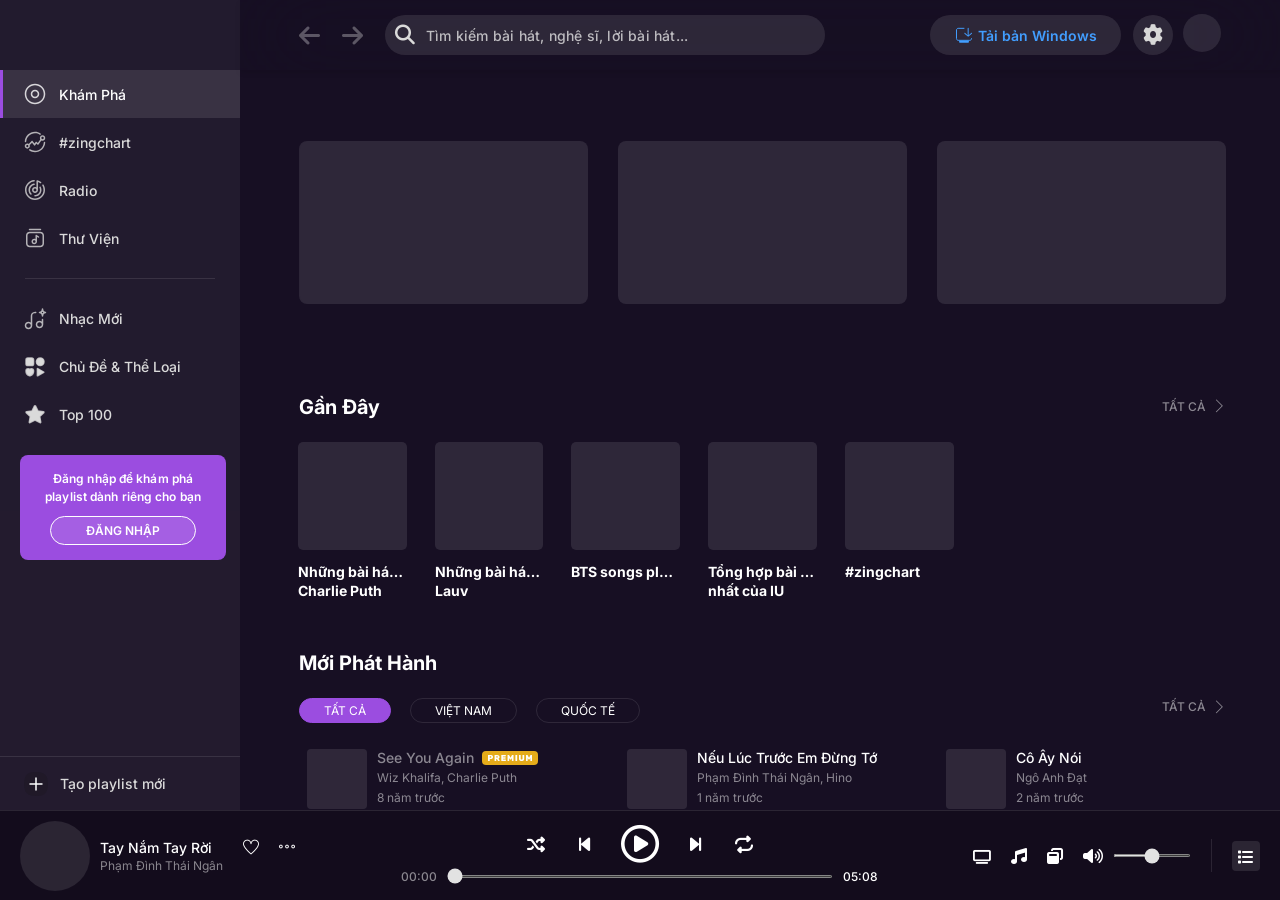
==== commit b1571a64: "new commit" ====
--- a/MP3Clone.html
+++ b/MP3Clone.html
@@ -314,7 +314,7 @@
             </header>
 
             <!-- Music Content -->
-            <div class="zm-box zm-mainpage">
+            <div class="zm-box zm-mainpage" id="home-page">
                 <div style="position: relative; overflow: hidden; width: 100%; height: 100%;">
                     <main class="zm-section" id="body-scroll"
                         style="position: absolute; inset: 0px; overflow: hidden scroll; margin-right: -5px; margin-bottom: 0px;">
@@ -3500,7 +3500,7 @@
                                                                     </i>
                                                                 </span>
                                                             </div>
-                                                            <h3 class="is-one-line is-truncate subtitle">
+                                                            <h3 class="is-one-line is-truncate subtitle" id="circle-e">
                                                                 <i class="icon indicator ic-explicit">
                                                                     <i class="fa-solid fa-e"></i>
                                                                 </i>
@@ -3592,12 +3592,12 @@
                                                                     </span>
                                                                 </span>
                                                             </div>
-                                                            <h3 class="is-one-line is-truncate subtitle">
+                                                            <h3 class="is-one-line is-truncate subtitle" id="circle-e">
                                                                 <i class="icon indicator ic-explicit">
                                                                     <i class="fa-solid fa-e"></i>
                                                                 </i>
                                                                 <a class="is-ghost" href="#">Alan Walker</a>,
-                                                                <a class="is-ghost" href="#">Zak Abel   </a>
+                                                                <a class="is-ghost" href="#">Zak Abel </a>
                                                             </h3>
                                                             <div class="time-release">
                                                                 <span>1 tuần trước</span>
@@ -3677,203 +3677,6 @@
                                                                     <span>
                                                                         <span>
                                                                             <span>Love Like This</span>
-                                                                        </span>
-                                                                        <span
-                                                                            style="position: fixed; visibility: hidden; top: 0; left: 0;"></span>
-                                                                    </span>
-                                                                    <i class="icon" style="flex-shrink: 0; margin-left: 8px;">
-                                                                        <svg width="56" height="14" viewBox="0 0 56 14" fill="none">
-                                                                            <rect width="56" height="14" rx="4" fill="#e5ac1a"></rect>
-                                                                            <g clip-path="url(#clip0_3541_3928)">
-                                                                                <path d="M9.89231 4.22549C9.54389 4.07843 9.12579 4 8.64796 4H6.3086C6.219 4 6.14932 4.02941 6.08959 4.08824C6.02986 4.14706 6 4.21569 6 4.30392V9.68627C6 9.77451 6.02986 9.85294 6.08959 9.90196C6.14932 9.96078 6.219 9.9902 6.3086 9.9902H7.43348C7.52308 9.9902 7.60271 9.96078 7.65249 9.91177C7.72217 9.85294 7.75204 9.77451 7.75204 9.68627V7.97059H8.64796C9.12579 7.97059 9.53394 7.90196 9.89231 7.76471C10.2507 7.62745 10.5394 7.40196 10.7385 7.11765C10.9475 6.82353 11.0471 6.45098 11.0471 6.0098C11.0471 5.56863 10.9475 5.18627 10.7385 4.88235C10.5394 4.58824 10.2507 4.36275 9.89231 4.21569V4.22549ZM9.29502 6C9.29502 6.21569 9.23529 6.37255 9.11584 6.48039C8.99638 6.58824 8.82715 6.63725 8.6181 6.63725H7.74208V5.35294H8.6181C8.86697 5.35294 9.04615 5.41176 9.1457 5.52941C9.2552 5.65686 9.30498 5.80392 9.30498 6H9.29502Z" fill="#FEFFFF"></path>
-                                                                                <path d="M16.5818 7.63725C16.8606 7.4902 17.0995 7.29412 17.2787 7.03922C17.4877 6.7549 17.5873 6.40196 17.5873 5.9902C17.5873 5.36275 17.3583 4.86275 16.9203 4.51961C16.4922 4.17647 15.895 4 15.1583 4H12.8787C12.7891 4 12.7194 4.02941 12.6597 4.08824C12.5999 4.14706 12.5701 4.21569 12.5701 4.30392V9.68627C12.5701 9.77451 12.5999 9.85294 12.6597 9.90196C12.7194 9.96078 12.7891 9.9902 12.8787 9.9902H13.9538C14.0434 9.9902 14.123 9.96078 14.1728 9.90196C14.2325 9.84314 14.2624 9.77451 14.2624 9.68627V7.94118H14.9592L15.885 9.70588C15.9149 9.7549 15.9547 9.81373 16.0144 9.88235C16.0841 9.95098 16.1836 9.9902 16.323 9.9902H17.428C17.5076 9.9902 17.5674 9.96078 17.6271 9.91177C17.6868 9.85294 17.7167 9.78431 17.7167 9.71569C17.7167 9.67647 17.7067 9.62745 17.6769 9.57843L16.5719 7.62745L16.5818 7.63725ZM15.8352 5.97059C15.8352 6.16667 15.7755 6.31373 15.666 6.42157C15.5565 6.52941 15.3873 6.58824 15.1483 6.58824H14.2823V5.35294H15.1483C15.3873 5.35294 15.5664 5.41176 15.666 5.51961C15.7755 5.63725 15.8352 5.78431 15.8352 5.97059Z" fill="#FEFFFF"></path>
-                                                                                <path d="M23.5801 8.60784H20.9421V7.64706H23.3312C23.4208 7.64706 23.5005 7.61765 23.5602 7.55882C23.6199 7.5 23.6398 7.42157 23.6398 7.34314V6.61765C23.6398 6.52941 23.61 6.46078 23.5602 6.40196C23.5005 6.33333 23.4208 6.30392 23.3312 6.30392H20.9421V5.38235H23.5104C23.6 5.38235 23.6697 5.35294 23.7294 5.29412C23.7892 5.23529 23.819 5.16667 23.819 5.07843V4.30392C23.819 4.21569 23.7892 4.14706 23.7294 4.08824C23.6697 4.02941 23.6 4 23.5104 4H19.6082C19.5186 4 19.4489 4.02941 19.3892 4.08824C19.3294 4.14706 19.2996 4.21569 19.2996 4.30392V9.68627C19.2996 9.77451 19.3294 9.85294 19.3892 9.90196C19.4489 9.96078 19.5186 9.9902 19.6082 9.9902H23.5801C23.6697 9.9902 23.7394 9.96078 23.7991 9.90196C23.8588 9.84314 23.8887 9.77451 23.8887 9.68627V8.91177C23.8887 8.82353 23.8588 8.7549 23.7991 8.69608C23.7394 8.63725 23.6697 8.60784 23.5801 8.60784Z" fill="#FEFFFF"></path>
-                                                                                <path d="M31.2054 4H30.3095C30.19 4 30.0904 4.03922 30.0208 4.10784C29.9809 4.15686 29.9411 4.19608 29.9212 4.23529L28.5375 6.69608L27.1638 4.2451C27.1638 4.2451 27.104 4.15686 27.0542 4.10784C26.9945 4.03922 26.895 4 26.7755 4H25.8696C25.79 4 25.7203 4.02941 25.6506 4.08824C25.5909 4.14706 25.561 4.21569 25.561 4.30392V9.68627C25.561 9.77451 25.5909 9.85294 25.6506 9.91177C25.7104 9.97059 25.79 9.9902 25.8696 9.9902H26.8751C26.9647 9.9902 27.0443 9.96078 27.0941 9.90196C27.1538 9.84314 27.1837 9.77451 27.1837 9.68627V6.97059L27.9402 8.36274C27.9701 8.42157 28.0199 8.48039 28.0696 8.51961C28.1294 8.57843 28.219 8.59804 28.3185 8.59804H28.7565C28.8561 8.59804 28.9457 8.56863 29.0054 8.51961C29.0651 8.47059 29.1049 8.41176 29.1248 8.36274L29.8814 6.97059V9.68627C29.8814 9.77451 29.9113 9.85294 29.971 9.91177C30.0307 9.97059 30.1104 9.9902 30.1999 9.9902H31.1954C31.285 9.9902 31.3647 9.96078 31.4144 9.91177C31.4841 9.85294 31.514 9.77451 31.514 9.68627V4.30392C31.514 4.21569 31.4841 4.13725 31.4144 4.08824C31.3547 4.02941 31.285 4 31.1954 4H31.2054Z" fill="#FEFFFF"></path>
-                                                                                <path d="M34.8488 4H33.7239C33.6343 4 33.5546 4.02941 33.5049 4.08824C33.4451 4.14706 33.4153 4.21569 33.4153 4.30392V9.68627C33.4153 9.77451 33.4451 9.85294 33.5049 9.90196C33.5646 9.96078 33.6343 9.9902 33.7239 9.9902H34.8488C34.9384 9.9902 35.018 9.96078 35.0678 9.90196C35.1275 9.84314 35.1574 9.77451 35.1574 9.68627V4.30392C35.1574 4.21569 35.1275 4.14706 35.0678 4.08824C35.008 4.02941 34.9384 4 34.8488 4Z" fill="#feffff"></path>
-                                                                                <path d="M41.8969 4H40.8118C40.7322 4 40.6625 4.02941 40.5928 4.08824C40.5331 4.14706 40.5032 4.21569 40.5032 4.30392V7.62745C40.5032 7.95098 40.4236 8.19608 40.2643 8.36274C40.105 8.51961 39.896 8.59804 39.6073 8.59804C39.3186 8.59804 39.0896 8.51961 38.9403 8.36274C38.781 8.20588 38.7114 7.95098 38.7114 7.62745V4.30392C38.7114 4.21569 38.6815 4.14706 38.6218 4.08824C38.562 4.02941 38.4923 4 38.4028 4H37.3276C37.238 4 37.1584 4.02941 37.1086 4.08824C37.0489 4.14706 37.019 4.21569 37.019 4.30392V7.63725C37.019 8.16667 37.1285 8.61765 37.3376 8.97059C37.5566 9.31373 37.8652 9.57843 38.2534 9.7549C38.6417 9.92157 39.0996 10 39.6172 10C40.1349 10 40.5928 9.92157 40.981 9.7549C41.3693 9.58824 41.6779 9.32353 41.8969 8.97059C42.1159 8.61765 42.2154 8.16667 42.2154 7.63725V4.30392C42.2154 4.21569 42.1856 4.13725 42.1159 4.08824C42.0561 4.02941 41.9865 4 41.9068 4H41.8969Z" fill="#FEFFFF"></path>
-                                                                                <path d="M49.9005 4.08824C49.8407 4.02941 49.771 4 49.6815 4H48.7855C48.6561 4 48.5665 4.03922 48.5068 4.10784C48.457 4.15686 48.4272 4.19608 48.4072 4.23529L47.0235 6.69608L45.6398 4.2451C45.6398 4.2451 45.5801 4.15686 45.5303 4.10784C45.4706 4.03922 45.371 4 45.2516 4H44.3457C44.2661 4 44.1864 4.02941 44.1267 4.08824C44.067 4.14706 44.0371 4.21569 44.0371 4.30392V9.68627C44.0371 9.77451 44.067 9.85294 44.1267 9.91177C44.1864 9.97059 44.2661 9.9902 44.3457 9.9902H45.3511C45.4407 9.9902 45.5204 9.96078 45.5701 9.90196C45.6299 9.84314 45.6597 9.77451 45.6597 9.68627V6.97059L46.4163 8.36274C46.4462 8.42157 46.4959 8.48039 46.5457 8.51961C46.6054 8.57843 46.695 8.59804 46.7946 8.59804H47.2326C47.3321 8.59804 47.4217 8.56863 47.4815 8.51961C47.5412 8.47059 47.581 8.41176 47.6009 8.36274L48.3575 6.97059V9.68627C48.3575 9.77451 48.3873 9.85294 48.4471 9.91177C48.5068 9.97059 48.5864 9.9902 48.676 9.9902H49.6715C49.7611 9.9902 49.8407 9.96078 49.8905 9.91177C49.9602 9.85294 49.99 9.77451 49.99 9.68627V4.30392C49.99 4.21569 49.9602 4.13725 49.8905 4.08824H49.9005Z" fill="#FEFFFF"></path>
-                                                                            </g>
-                                                                        </svg>
-                                                                    </i>
-                                                                </span>
-                                                            </div>
-                                                            <h3 class="is-one-line is-truncate subtitle">
-                                                                <a class="is-ghost" href="#">ZAYN</a>
-                                                            </h3>
-                                                            <div class="time-release">
-                                                                <span>6 ngày trước</span>
-                                                            </div>
-                                                        </div>
-                                                    </div>
-                                                    <div class="media-right">
-                                                        <div class="hover-items">
-                                                            <div class="level">
-                                                                <div class="level-item"></div>
-                                                                <div class="level-item">
-                                                                    <button
-                                                                        class="nav-btn zm-tooltip-btn is-hover-circle button">
-                                                                        <i class="icon ic-karaoke"></i>
-                                                                    </button>
-                                                                </div>
-                                                                <div class="level-item">
-                                                                    <button
-                                                                        class="nav-btn zm-tooltip-btn animation-like undefined active is-hover-circle button">
-                                                                        <i class="icon ic-like"></i>
-                                                                        <i class="icon ic-like-full"></i>
-                                                                    </button>
-                                                                </div>
-                                                                <div class="level-item">
-                                                                    <button
-                                                                        class="nav-btn zm-tooltip-btn is-hover-circle button">
-                                                                        <i class="icon ic-more ti-more"></i>
-                                                                    </button>
-                                                                </div>
-                                                            </div>
-                                                        </div>
-                                                        <div class="action-items">
-                                                            <div class="level">
-                                                                <div class="level-item">
-                                                                    <button
-                                                                        class="nav-btn zm-tooltip-btn animation-like undefined active is-hover-circle button">
-                                                                        <i class="icon ic-like"></i>
-                                                                        <i class="icon ic-like-full"></i>
-                                                                    </button>
-                                                                </div>
-                                                                <div class="level-item duration"></div>
-                                                            </div>
-                                                        </div>
-                                                    </div>
-                                                </div>
-                                            </div>
-                                            <div class="list-item hide-right media-item hide-right full-left">
-                                                <div class="media">
-                                                    <div class="media-left">
-                                                        <div class="song-thumb">
-                                                            <figure class="image is-60x60" title="">
-                                                                <img src="https://photo-resize-zmp3.zmdcdn.me/w94_r1x1_webp/cover/3/6/a/4/36a4f508df29ec8c7c342118b63a00aa.jpg"
-                                                                    alt="">
-                                                            </figure>
-                                                            <div class="opacity"></div>
-                                                            <div class="zm-actions-container">
-                                                                <div class="zm-box zm-actions">
-                                                                    <button
-                                                                        class="nav-btn zm-tooltip-btn animation-like is-hidden active is-hover-circle button">
-                                                                        <i class="icon ic-like"></i>
-                                                                        <i class="icon ic-like-full"></i>
-                                                                    </button>
-                                                                    <button class="nav-btn action-play button">
-                                                                        <i
-                                                                            class="icon action-play ic-play fa-solid fa-play"></i>
-                                                                    </button>
-                                                                    <button
-                                                                        class="nav-btn zm-tooltip-btn is-hidden is-hover-circle button">
-                                                                        <i class="icon ic-more"></i>
-                                                                    </button>
-                                                                </div>
-                                                            </div>
-                                                        </div>
-                                                        <div class="card-info">
-                                                            <div class="title-wrapper">
-                                                                <span class="item-title title">
-                                                                    <span>
-                                                                        <span>
-                                                                            <span>Seven (feat. Latto) (Explicit Ver.)</span>
-                                                                        </span>
-                                                                        <span
-                                                                            style="position: fixed; visibility: hidden; top: 0; left: 0;"></span>
-                                                                    </span>
-                                                                </span>
-                                                            </div>
-                                                            <h3 class="is-one-line is-truncate subtitle">
-                                                                <i class="icon indicator ic-explicit">
-                                                                    <i class="fa-solid fa-e"></i>
-                                                                </i>
-                                                                <a class="is-ghost" href="#">Jung Kook</a>,
-                                                                <a class="is-ghost" href="#">Latto</a>
-                                                            </h3>
-                                                            <div class="time-release">
-                                                                <span>1 tuần trước</span>
-                                                            </div>
-                                                        </div>
-                                                    </div>
-                                                    <div class="media-right">
-                                                        <div class="hover-items">
-                                                            <div class="level">
-                                                                <div class="level-item"></div>
-                                                                <div class="level-item">
-                                                                    <button
-                                                                        class="nav-btn zm-tooltip-btn is-hover-circle button">
-                                                                        <i class="icon ic-karaoke"></i>
-                                                                    </button>
-                                                                </div>
-                                                                <div class="level-item">
-                                                                    <button
-                                                                        class="nav-btn zm-tooltip-btn animation-like undefined active is-hover-circle button">
-                                                                        <i class="icon ic-like"></i>
-                                                                        <i class="icon ic-like-full"></i>
-                                                                    </button>
-                                                                </div>
-                                                                <div class="level-item">
-                                                                    <button
-                                                                        class="nav-btn zm-tooltip-btn is-hover-circle button">
-                                                                        <i class="icon ic-more ti-more"></i>
-                                                                    </button>
-                                                                </div>
-                                                            </div>
-                                                        </div>
-                                                        <div class="action-items">
-                                                            <div class="level">
-                                                                <div class="level-item">
-                                                                    <button
-                                                                        class="nav-btn zm-tooltip-btn animation-like undefined active is-hover-circle button">
-                                                                        <i class="icon ic-like"></i>
-                                                                        <i class="icon ic-like-full"></i>
-                                                                    </button>
-                                                                </div>
-                                                                <div class="level-item duration"></div>
-                                                            </div>
-                                                        </div>
-                                                    </div>
-                                                </div>
-                                            </div>
-                                        </div>
-                                    </div>
-                                    <div
-                                        class="column mar-b-0 is-fullhd-4 is-widescreen-4 is-desktop-4 is-touch-0 is-tablet-0">
-                                        <div class="list">
-                                            <div class="list-item hide-right media-item hide-right full-left is-vip">
-                                                <div class="media">
-                                                    <div class="media-left">
-                                                        <div class="song-thumb">
-                                                            <figure class="image is-60x60" title="">
-                                                                <img src="https://photo-resize-zmp3.zmdcdn.me/w94_r1x1_webp/cover/7/e/d/a/7eda2945795e00857cdc0eb10d8cfab7.jpg"
-                                                                    alt="">
-                                                            </figure>
-                                                            <div class="opacity"></div>
-                                                            <div class="zm-actions-container">
-                                                                <div class="zm-box zm-actions">
-                                                                    <button
-                                                                        class="nav-btn zm-tooltip-btn animation-like is-hidden active is-hover-circle button">
-                                                                        <i class="icon ic-like"></i>
-                                                                        <i class="icon ic-like-full"></i>
-                                                                    </button>
-                                                                    <button class="nav-btn action-play button">
-                                                                        <i
-                                                                            class="icon action-play ic-play fa-solid fa-play"></i>
-                                                                    </button>
-                                                                    <button
-                                                                        class="nav-btn zm-tooltip-btn is-hidden is-hover-circle button">
-                                                                        <i class="icon ic-more"></i>
-                                                                    </button>
-                                                                </div>
-                                                            </div>
-                                                        </div>
-                                                        <div class="card-info">
-                                                            <div class="title-wrapper">
-                                                                <span class="item-title title">
-                                                                    <span>
-                                                                        <span>
-                                                                            <span>Overdrive</span>
                                                                         </span>
                                                                         <span
                                                                             style="position: fixed; visibility: hidden; top: 0; left: 0;"></span>
@@ -3912,10 +3715,10 @@
                                                                 </span>
                                                             </div>
                                                             <h3 class="is-one-line is-truncate subtitle">
-                                                                <a class="is-ghost" href="#">Post Malone</a>
+                                                                <a class="is-ghost" href="#">ZAYN</a>
                                                             </h3>
                                                             <div class="time-release">
-                                                                <span>1 tuần trước</span>
+                                                                <span>6 ngày trước</span>
                                                             </div>
                                                         </div>
                                                     </div>
@@ -3959,12 +3762,109 @@
                                                     </div>
                                                 </div>
                                             </div>
+                                            <div class="list-item hide-right media-item hide-right full-left">
+                                                <div class="media">
+                                                    <div class="media-left">
+                                                        <div class="song-thumb">
+                                                            <figure class="image is-60x60" title="">
+                                                                <img src="https://photo-resize-zmp3.zmdcdn.me/w94_r1x1_webp/cover/3/6/a/4/36a4f508df29ec8c7c342118b63a00aa.jpg"
+                                                                    alt="">
+                                                            </figure>
+                                                            <div class="opacity"></div>
+                                                            <div class="zm-actions-container">
+                                                                <div class="zm-box zm-actions">
+                                                                    <button
+                                                                        class="nav-btn zm-tooltip-btn animation-like is-hidden active is-hover-circle button">
+                                                                        <i class="icon ic-like"></i>
+                                                                        <i class="icon ic-like-full"></i>
+                                                                    </button>
+                                                                    <button class="nav-btn action-play button">
+                                                                        <i
+                                                                            class="icon action-play ic-play fa-solid fa-play"></i>
+                                                                    </button>
+                                                                    <button
+                                                                        class="nav-btn zm-tooltip-btn is-hidden is-hover-circle button">
+                                                                        <i class="icon ic-more"></i>
+                                                                    </button>
+                                                                </div>
+                                                            </div>
+                                                        </div>
+                                                        <div class="card-info">
+                                                            <div class="title-wrapper">
+                                                                <span class="item-title title">
+                                                                    <span>
+                                                                        <span>
+                                                                            <span>Seven (feat. Latto) (Explicit
+                                                                                Ver.)</span>
+                                                                        </span>
+                                                                        <span
+                                                                            style="position: fixed; visibility: hidden; top: 0; left: 0;"></span>
+                                                                    </span>
+                                                                </span>
+                                                            </div>
+                                                            <h3 class="is-one-line is-truncate subtitle" id="circle-e">
+                                                                <i class="icon indicator ic-explicit">
+                                                                    <i class="fa-solid fa-e"></i>
+                                                                </i>
+                                                                <a class="is-ghost" href="#">Jung Kook</a>,
+                                                                <a class="is-ghost" href="#">Latto</a>
+                                                            </h3>
+                                                            <div class="time-release">
+                                                                <span>1 tuần trước</span>
+                                                            </div>
+                                                        </div>
+                                                    </div>
+                                                    <div class="media-right">
+                                                        <div class="hover-items">
+                                                            <div class="level">
+                                                                <div class="level-item"></div>
+                                                                <div class="level-item">
+                                                                    <button
+                                                                        class="nav-btn zm-tooltip-btn is-hover-circle button">
+                                                                        <i class="icon ic-karaoke"></i>
+                                                                    </button>
+                                                                </div>
+                                                                <div class="level-item">
+                                                                    <button
+                                                                        class="nav-btn zm-tooltip-btn animation-like undefined active is-hover-circle button">
+                                                                        <i class="icon ic-like"></i>
+                                                                        <i class="icon ic-like-full"></i>
+                                                                    </button>
+                                                                </div>
+                                                                <div class="level-item">
+                                                                    <button
+                                                                        class="nav-btn zm-tooltip-btn is-hover-circle button">
+                                                                        <i class="icon ic-more ti-more"></i>
+                                                                    </button>
+                                                                </div>
+                                                            </div>
+                                                        </div>
+                                                        <div class="action-items">
+                                                            <div class="level">
+                                                                <div class="level-item">
+                                                                    <button
+                                                                        class="nav-btn zm-tooltip-btn animation-like undefined active is-hover-circle button">
+                                                                        <i class="icon ic-like"></i>
+                                                                        <i class="icon ic-like-full"></i>
+                                                                    </button>
+                                                                </div>
+                                                                <div class="level-item duration"></div>
+                                                            </div>
+                                                        </div>
+                                                    </div>
+                                                </div>
+                                            </div>
+                                        </div>
+                                    </div>
+                                    <div
+                                        class="column mar-b-0 is-fullhd-4 is-widescreen-4 is-desktop-4 is-touch-0 is-tablet-0">
+                                        <div class="list">
                                             <div class="list-item hide-right media-item hide-right full-left is-vip">
                                                 <div class="media">
                                                     <div class="media-left">
                                                         <div class="song-thumb">
                                                             <figure class="image is-60x60" title="">
-                                                                <img src="https://photo-resize-zmp3.zmdcdn.me/w94_r1x1_webp/cover/0/6/a/0/06a02e4ba5d19390b004c979557ee0c5.jpg"
+                                                                <img src="https://photo-resize-zmp3.zmdcdn.me/w94_r1x1_webp/cover/7/e/d/a/7eda2945795e00857cdc0eb10d8cfab7.jpg"
                                                                     alt="">
                                                             </figure>
                                                             <div class="opacity"></div>
@@ -3991,7 +3891,7 @@
                                                                 <span class="item-title title">
                                                                     <span>
                                                                         <span>
-                                                                            <span>Rush</span>
+                                                                            <span>Overdrive</span>
                                                                         </span>
                                                                         <span
                                                                             style="position: fixed; visibility: hidden; top: 0; left: 0;"></span>
@@ -4030,6 +3930,124 @@
                                                                 </span>
                                                             </div>
                                                             <h3 class="is-one-line is-truncate subtitle">
+                                                                <a class="is-ghost" href="#">Post Malone</a>
+                                                            </h3>
+                                                            <div class="time-release">
+                                                                <span>1 tuần trước</span>
+                                                            </div>
+                                                        </div>
+                                                    </div>
+                                                    <div class="media-right">
+                                                        <div class="hover-items">
+                                                            <div class="level">
+                                                                <div class="level-item"></div>
+                                                                <div class="level-item">
+                                                                    <button
+                                                                        class="nav-btn zm-tooltip-btn is-hover-circle button">
+                                                                        <i class="icon ic-karaoke"></i>
+                                                                    </button>
+                                                                </div>
+                                                                <div class="level-item">
+                                                                    <button
+                                                                        class="nav-btn zm-tooltip-btn animation-like undefined active is-hover-circle button">
+                                                                        <i class="icon ic-like"></i>
+                                                                        <i class="icon ic-like-full"></i>
+                                                                    </button>
+                                                                </div>
+                                                                <div class="level-item">
+                                                                    <button
+                                                                        class="nav-btn zm-tooltip-btn is-hover-circle button">
+                                                                        <i class="icon ic-more ti-more"></i>
+                                                                    </button>
+                                                                </div>
+                                                            </div>
+                                                        </div>
+                                                        <div class="action-items">
+                                                            <div class="level">
+                                                                <div class="level-item">
+                                                                    <button
+                                                                        class="nav-btn zm-tooltip-btn animation-like undefined active is-hover-circle button">
+                                                                        <i class="icon ic-like"></i>
+                                                                        <i class="icon ic-like-full"></i>
+                                                                    </button>
+                                                                </div>
+                                                                <div class="level-item duration"></div>
+                                                            </div>
+                                                        </div>
+                                                    </div>
+                                                </div>
+                                            </div>
+                                            <div class="list-item hide-right media-item hide-right full-left is-vip">
+                                                <div class="media">
+                                                    <div class="media-left">
+                                                        <div class="song-thumb">
+                                                            <figure class="image is-60x60" title="">
+                                                                <img src="https://photo-resize-zmp3.zmdcdn.me/w94_r1x1_webp/cover/0/6/a/0/06a02e4ba5d19390b004c979557ee0c5.jpg"
+                                                                    alt="">
+                                                            </figure>
+                                                            <div class="opacity"></div>
+                                                            <div class="zm-actions-container">
+                                                                <div class="zm-box zm-actions">
+                                                                    <button
+                                                                        class="nav-btn zm-tooltip-btn animation-like is-hidden active is-hover-circle button">
+                                                                        <i class="icon ic-like"></i>
+                                                                        <i class="icon ic-like-full"></i>
+                                                                    </button>
+                                                                    <button class="nav-btn action-play button">
+                                                                        <i
+                                                                            class="icon action-play ic-play fa-solid fa-play"></i>
+                                                                    </button>
+                                                                    <button
+                                                                        class="nav-btn zm-tooltip-btn is-hidden is-hover-circle button">
+                                                                        <i class="icon ic-more"></i>
+                                                                    </button>
+                                                                </div>
+                                                            </div>
+                                                        </div>
+                                                        <div class="card-info">
+                                                            <div class="title-wrapper">
+                                                                <span class="item-title title">
+                                                                    <span>
+                                                                        <span>
+                                                                            <span>Rush</span>
+                                                                        </span>
+                                                                        <span
+                                                                            style="position: fixed; visibility: hidden; top: 0; left: 0;"></span>
+                                                                    </span>
+                                                                    <i class="icon"
+                                                                        style="flex-shrink: 0; margin-left: 8px;">
+                                                                        <svg width="56" height="14" viewBox="0 0 56 14"
+                                                                            fill="none">
+                                                                            <rect width="56" height="14" rx="4"
+                                                                                fill="#e5ac1a"></rect>
+                                                                            <g clip-path="url(#clip0_3541_3928)">
+                                                                                <path
+                                                                                    d="M9.89231 4.22549C9.54389 4.07843 9.12579 4 8.64796 4H6.3086C6.219 4 6.14932 4.02941 6.08959 4.08824C6.02986 4.14706 6 4.21569 6 4.30392V9.68627C6 9.77451 6.02986 9.85294 6.08959 9.90196C6.14932 9.96078 6.219 9.9902 6.3086 9.9902H7.43348C7.52308 9.9902 7.60271 9.96078 7.65249 9.91177C7.72217 9.85294 7.75204 9.77451 7.75204 9.68627V7.97059H8.64796C9.12579 7.97059 9.53394 7.90196 9.89231 7.76471C10.2507 7.62745 10.5394 7.40196 10.7385 7.11765C10.9475 6.82353 11.0471 6.45098 11.0471 6.0098C11.0471 5.56863 10.9475 5.18627 10.7385 4.88235C10.5394 4.58824 10.2507 4.36275 9.89231 4.21569V4.22549ZM9.29502 6C9.29502 6.21569 9.23529 6.37255 9.11584 6.48039C8.99638 6.58824 8.82715 6.63725 8.6181 6.63725H7.74208V5.35294H8.6181C8.86697 5.35294 9.04615 5.41176 9.1457 5.52941C9.2552 5.65686 9.30498 5.80392 9.30498 6H9.29502Z"
+                                                                                    fill="#FEFFFF"></path>
+                                                                                <path
+                                                                                    d="M16.5818 7.63725C16.8606 7.4902 17.0995 7.29412 17.2787 7.03922C17.4877 6.7549 17.5873 6.40196 17.5873 5.9902C17.5873 5.36275 17.3583 4.86275 16.9203 4.51961C16.4922 4.17647 15.895 4 15.1583 4H12.8787C12.7891 4 12.7194 4.02941 12.6597 4.08824C12.5999 4.14706 12.5701 4.21569 12.5701 4.30392V9.68627C12.5701 9.77451 12.5999 9.85294 12.6597 9.90196C12.7194 9.96078 12.7891 9.9902 12.8787 9.9902H13.9538C14.0434 9.9902 14.123 9.96078 14.1728 9.90196C14.2325 9.84314 14.2624 9.77451 14.2624 9.68627V7.94118H14.9592L15.885 9.70588C15.9149 9.7549 15.9547 9.81373 16.0144 9.88235C16.0841 9.95098 16.1836 9.9902 16.323 9.9902H17.428C17.5076 9.9902 17.5674 9.96078 17.6271 9.91177C17.6868 9.85294 17.7167 9.78431 17.7167 9.71569C17.7167 9.67647 17.7067 9.62745 17.6769 9.57843L16.5719 7.62745L16.5818 7.63725ZM15.8352 5.97059C15.8352 6.16667 15.7755 6.31373 15.666 6.42157C15.5565 6.52941 15.3873 6.58824 15.1483 6.58824H14.2823V5.35294H15.1483C15.3873 5.35294 15.5664 5.41176 15.666 5.51961C15.7755 5.63725 15.8352 5.78431 15.8352 5.97059Z"
+                                                                                    fill="#FEFFFF"></path>
+                                                                                <path
+                                                                                    d="M23.5801 8.60784H20.9421V7.64706H23.3312C23.4208 7.64706 23.5005 7.61765 23.5602 7.55882C23.6199 7.5 23.6398 7.42157 23.6398 7.34314V6.61765C23.6398 6.52941 23.61 6.46078 23.5602 6.40196C23.5005 6.33333 23.4208 6.30392 23.3312 6.30392H20.9421V5.38235H23.5104C23.6 5.38235 23.6697 5.35294 23.7294 5.29412C23.7892 5.23529 23.819 5.16667 23.819 5.07843V4.30392C23.819 4.21569 23.7892 4.14706 23.7294 4.08824C23.6697 4.02941 23.6 4 23.5104 4H19.6082C19.5186 4 19.4489 4.02941 19.3892 4.08824C19.3294 4.14706 19.2996 4.21569 19.2996 4.30392V9.68627C19.2996 9.77451 19.3294 9.85294 19.3892 9.90196C19.4489 9.96078 19.5186 9.9902 19.6082 9.9902H23.5801C23.6697 9.9902 23.7394 9.96078 23.7991 9.90196C23.8588 9.84314 23.8887 9.77451 23.8887 9.68627V8.91177C23.8887 8.82353 23.8588 8.7549 23.7991 8.69608C23.7394 8.63725 23.6697 8.60784 23.5801 8.60784Z"
+                                                                                    fill="#FEFFFF"></path>
+                                                                                <path
+                                                                                    d="M31.2054 4H30.3095C30.19 4 30.0904 4.03922 30.0208 4.10784C29.9809 4.15686 29.9411 4.19608 29.9212 4.23529L28.5375 6.69608L27.1638 4.2451C27.1638 4.2451 27.104 4.15686 27.0542 4.10784C26.9945 4.03922 26.895 4 26.7755 4H25.8696C25.79 4 25.7203 4.02941 25.6506 4.08824C25.5909 4.14706 25.561 4.21569 25.561 4.30392V9.68627C25.561 9.77451 25.5909 9.85294 25.6506 9.91177C25.7104 9.97059 25.79 9.9902 25.8696 9.9902H26.8751C26.9647 9.9902 27.0443 9.96078 27.0941 9.90196C27.1538 9.84314 27.1837 9.77451 27.1837 9.68627V6.97059L27.9402 8.36274C27.9701 8.42157 28.0199 8.48039 28.0696 8.51961C28.1294 8.57843 28.219 8.59804 28.3185 8.59804H28.7565C28.8561 8.59804 28.9457 8.56863 29.0054 8.51961C29.0651 8.47059 29.1049 8.41176 29.1248 8.36274L29.8814 6.97059V9.68627C29.8814 9.77451 29.9113 9.85294 29.971 9.91177C30.0307 9.97059 30.1104 9.9902 30.1999 9.9902H31.1954C31.285 9.9902 31.3647 9.96078 31.4144 9.91177C31.4841 9.85294 31.514 9.77451 31.514 9.68627V4.30392C31.514 4.21569 31.4841 4.13725 31.4144 4.08824C31.3547 4.02941 31.285 4 31.1954 4H31.2054Z"
+                                                                                    fill="#FEFFFF"></path>
+                                                                                <path
+                                                                                    d="M34.8488 4H33.7239C33.6343 4 33.5546 4.02941 33.5049 4.08824C33.4451 4.14706 33.4153 4.21569 33.4153 4.30392V9.68627C33.4153 9.77451 33.4451 9.85294 33.5049 9.90196C33.5646 9.96078 33.6343 9.9902 33.7239 9.9902H34.8488C34.9384 9.9902 35.018 9.96078 35.0678 9.90196C35.1275 9.84314 35.1574 9.77451 35.1574 9.68627V4.30392C35.1574 4.21569 35.1275 4.14706 35.0678 4.08824C35.008 4.02941 34.9384 4 34.8488 4Z"
+                                                                                    fill="#feffff"></path>
+                                                                                <path
+                                                                                    d="M41.8969 4H40.8118C40.7322 4 40.6625 4.02941 40.5928 4.08824C40.5331 4.14706 40.5032 4.21569 40.5032 4.30392V7.62745C40.5032 7.95098 40.4236 8.19608 40.2643 8.36274C40.105 8.51961 39.896 8.59804 39.6073 8.59804C39.3186 8.59804 39.0896 8.51961 38.9403 8.36274C38.781 8.20588 38.7114 7.95098 38.7114 7.62745V4.30392C38.7114 4.21569 38.6815 4.14706 38.6218 4.08824C38.562 4.02941 38.4923 4 38.4028 4H37.3276C37.238 4 37.1584 4.02941 37.1086 4.08824C37.0489 4.14706 37.019 4.21569 37.019 4.30392V7.63725C37.019 8.16667 37.1285 8.61765 37.3376 8.97059C37.5566 9.31373 37.8652 9.57843 38.2534 9.7549C38.6417 9.92157 39.0996 10 39.6172 10C40.1349 10 40.5928 9.92157 40.981 9.7549C41.3693 9.58824 41.6779 9.32353 41.8969 8.97059C42.1159 8.61765 42.2154 8.16667 42.2154 7.63725V4.30392C42.2154 4.21569 42.1856 4.13725 42.1159 4.08824C42.0561 4.02941 41.9865 4 41.9068 4H41.8969Z"
+                                                                                    fill="#FEFFFF"></path>
+                                                                                <path
+                                                                                    d="M49.9005 4.08824C49.8407 4.02941 49.771 4 49.6815 4H48.7855C48.6561 4 48.5665 4.03922 48.5068 4.10784C48.457 4.15686 48.4272 4.19608 48.4072 4.23529L47.0235 6.69608L45.6398 4.2451C45.6398 4.2451 45.5801 4.15686 45.5303 4.10784C45.4706 4.03922 45.371 4 45.2516 4H44.3457C44.2661 4 44.1864 4.02941 44.1267 4.08824C44.067 4.14706 44.0371 4.21569 44.0371 4.30392V9.68627C44.0371 9.77451 44.067 9.85294 44.1267 9.91177C44.1864 9.97059 44.2661 9.9902 44.3457 9.9902H45.3511C45.4407 9.9902 45.5204 9.96078 45.5701 9.90196C45.6299 9.84314 45.6597 9.77451 45.6597 9.68627V6.97059L46.4163 8.36274C46.4462 8.42157 46.4959 8.48039 46.5457 8.51961C46.6054 8.57843 46.695 8.59804 46.7946 8.59804H47.2326C47.3321 8.59804 47.4217 8.56863 47.4815 8.51961C47.5412 8.47059 47.581 8.41176 47.6009 8.36274L48.3575 6.97059V9.68627C48.3575 9.77451 48.3873 9.85294 48.4471 9.91177C48.5068 9.97059 48.5864 9.9902 48.676 9.9902H49.6715C49.7611 9.9902 49.8407 9.96078 49.8905 9.91177C49.9602 9.85294 49.99 9.77451 49.99 9.68627V4.30392C49.99 4.21569 49.9602 4.13725 49.8905 4.08824H49.9005Z"
+                                                                                    fill="#FEFFFF"></path>
+                                                                            </g>
+                                                                        </svg>
+                                                                    </i>
+                                                                </span>
+                                                            </div>
+                                                            <h3 class="is-one-line is-truncate subtitle" id="circle-e">
                                                                 <i class="icon indicator ic-explicit">
                                                                     <i class="fa-solid fa-e"></i>
                                                                 </i>
@@ -4112,7 +4130,8 @@
                                                                 <span class="item-title title">
                                                                     <span>
                                                                         <span>
-                                                                            <span>What Was I Made For? [From The Motion...</span>
+                                                                            <span>What Was I Made For? [From The
+                                                                                Motion...</span>
                                                                         </span>
                                                                         <span
                                                                             style="position: fixed; visibility: hidden; top: 0; left: 0;"></span>
--- a/file_css/main.css
+++ b/file_css/main.css
@@ -1177,7 +1177,7 @@
 
 .media-item .media-right .is-hover-circle {
     line-height: 0;
-    padding: 6px;
+    padding: 9px 6px;
     margin: 0 4px;
 }
 
--- a/file_css/base.css
+++ b/file_css/base.css
@@ -547,11 +547,31 @@
     background-color: var(--hover-tooltip-opacity);
 }
 
+.media-item .media-right .is-hover-circle:hover {
+    background-color: var(--alpha-bg);
+    border-radius: 50%;
+}
+
 .media .subtitle .indicator {
     margin-right: 5px;
-    font-size: 10px;
+    font-size: 6px;
 }
 
 .media .subtitle .indicator:first-child {
     margin-left: 2px;
 }
+
+.ic-explicit {
+    border: 1px solid hsla(0, 0%, 100%, 0.3);
+    border-radius: 3px;
+    padding: 1px 2px;
+}
+
+.card-info h3[id="circle-e"] {
+    display: flex;
+    align-items: center;
+}
+
+.list-item.is-vip {
+    color: hsla(0, 0%, 100%, 0.5);
+}
